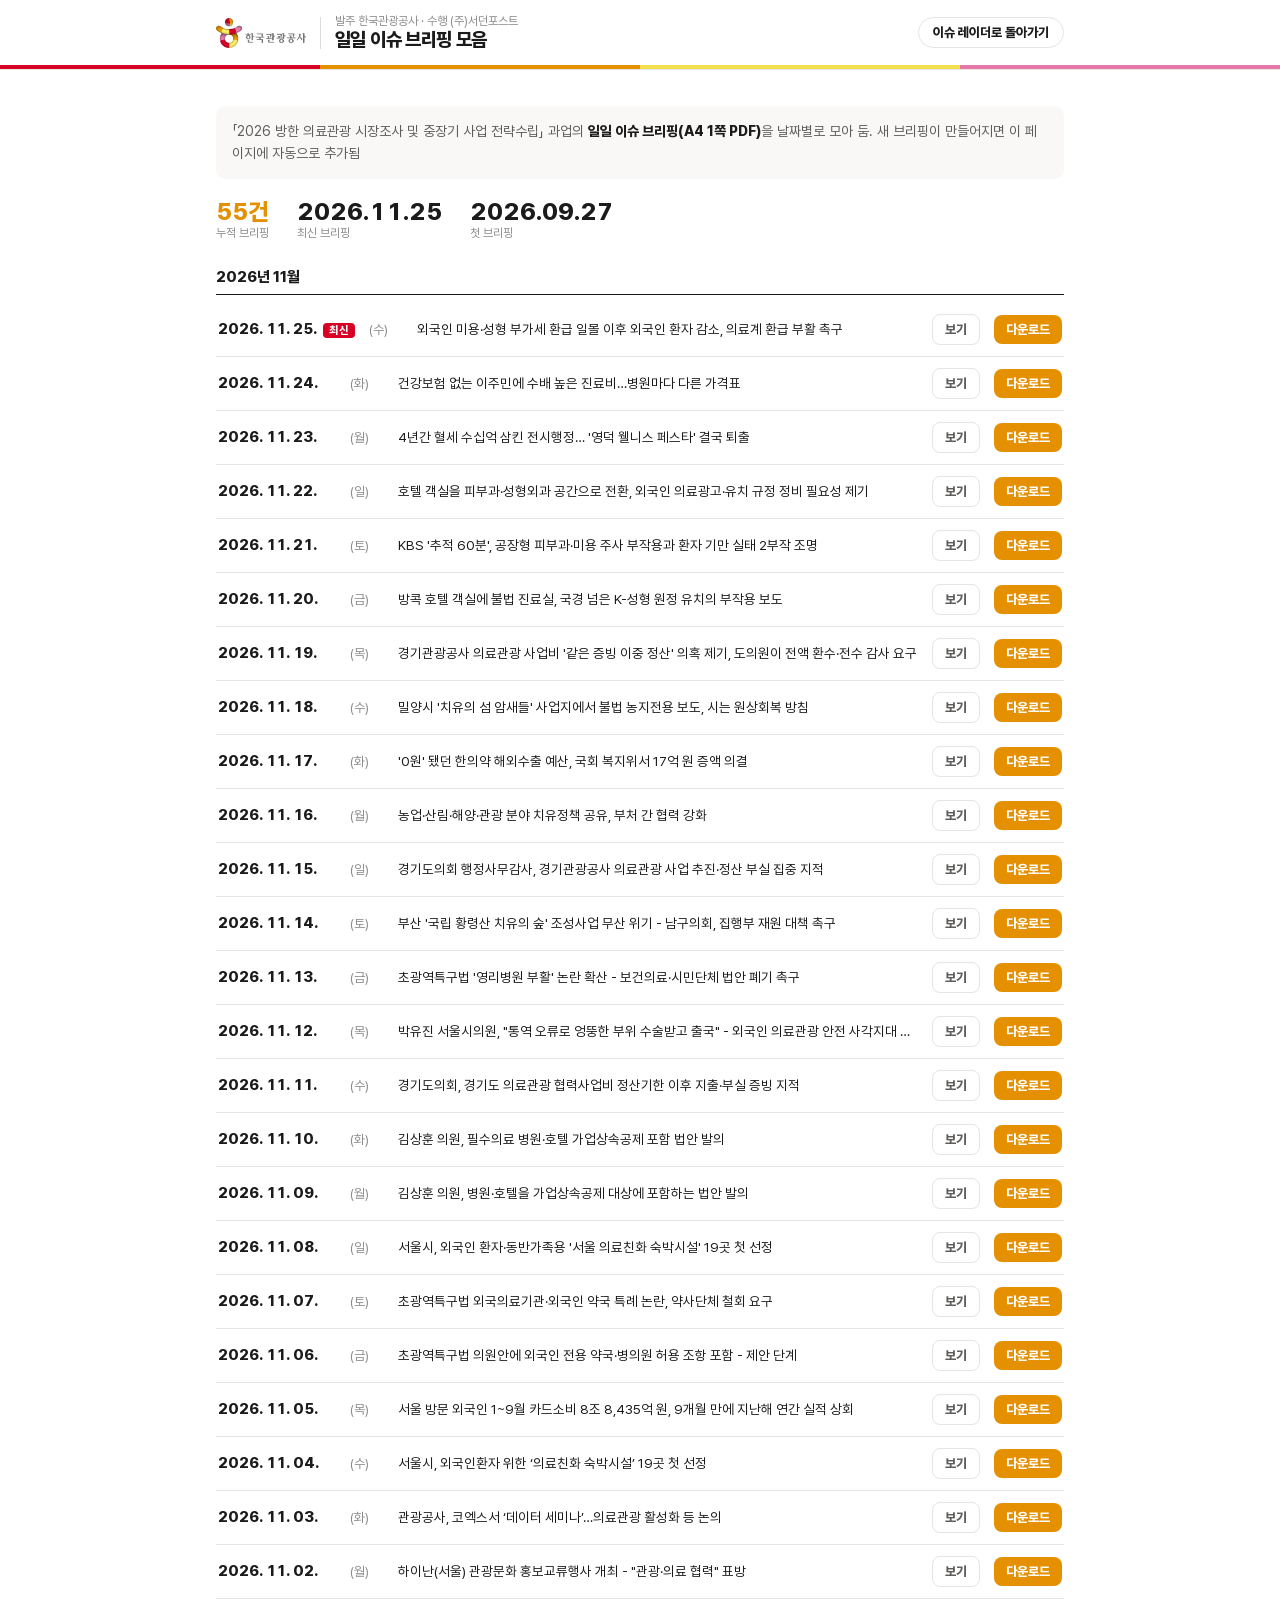
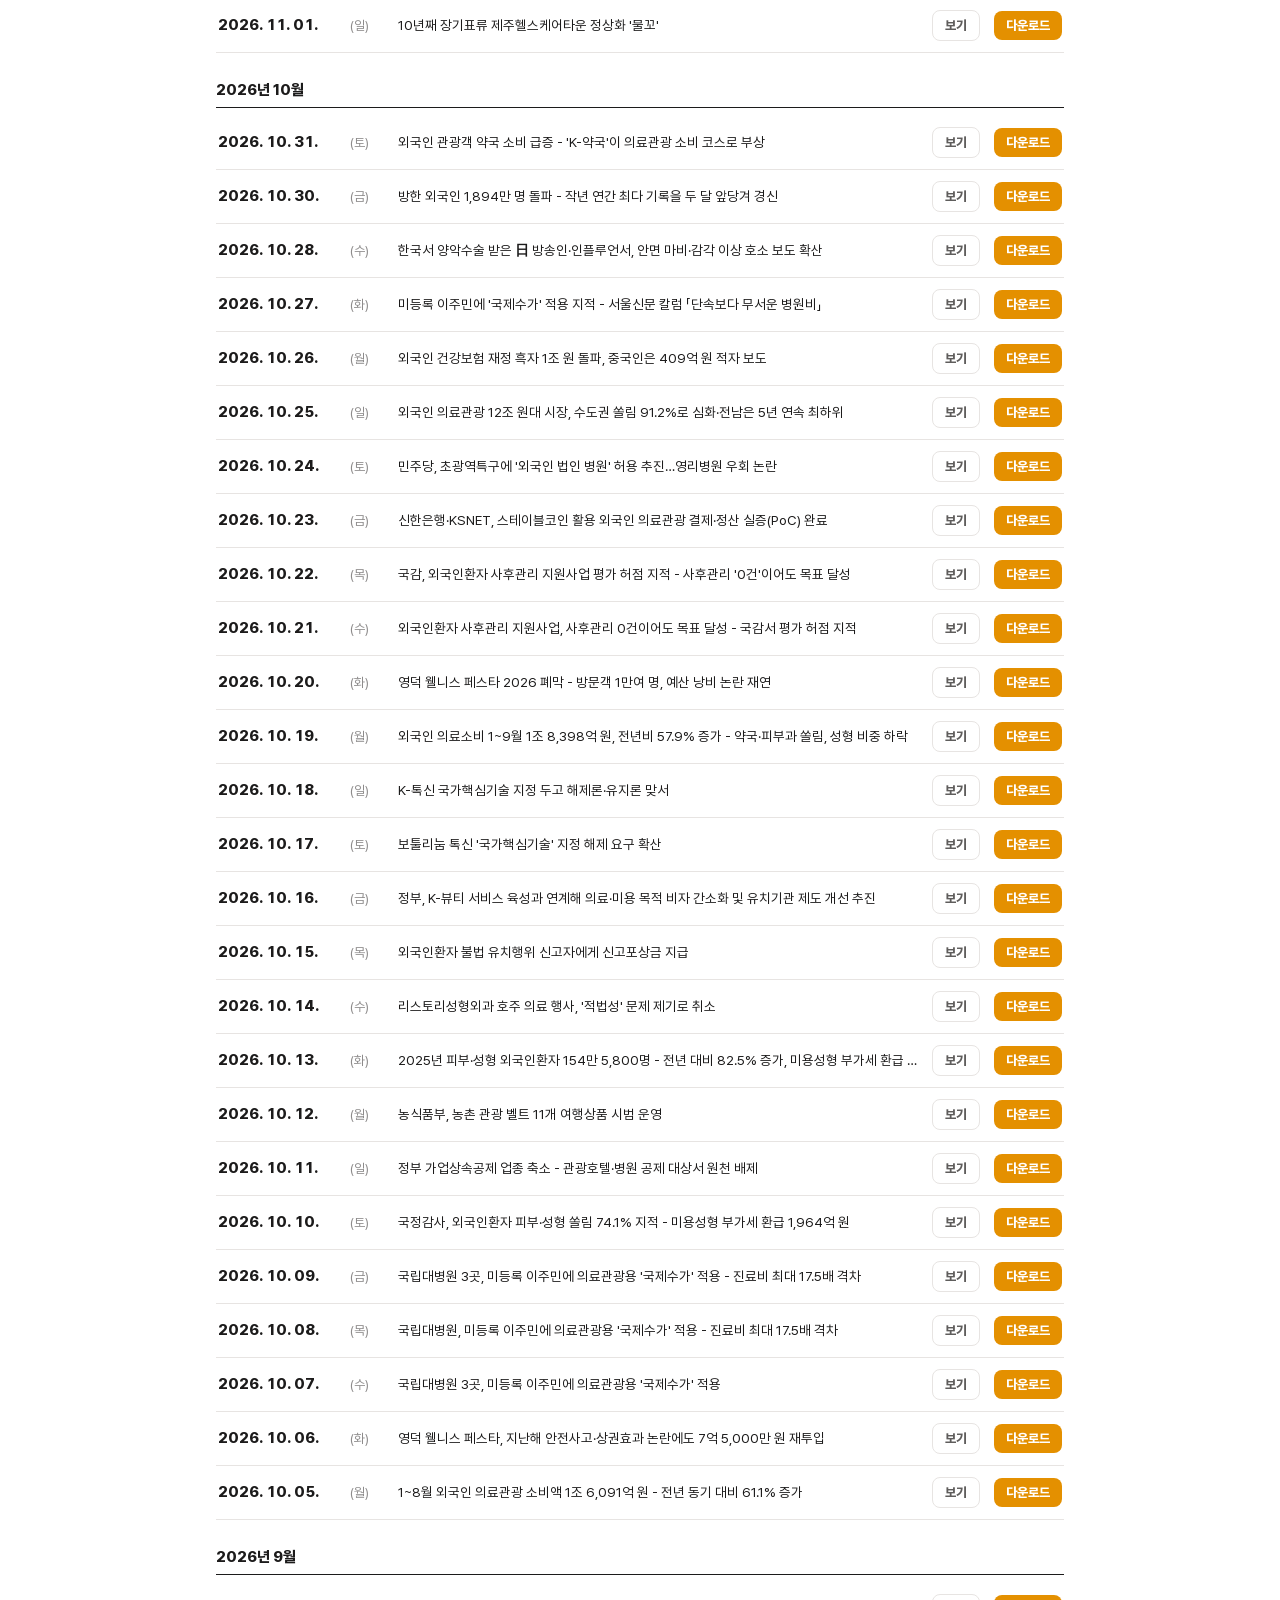
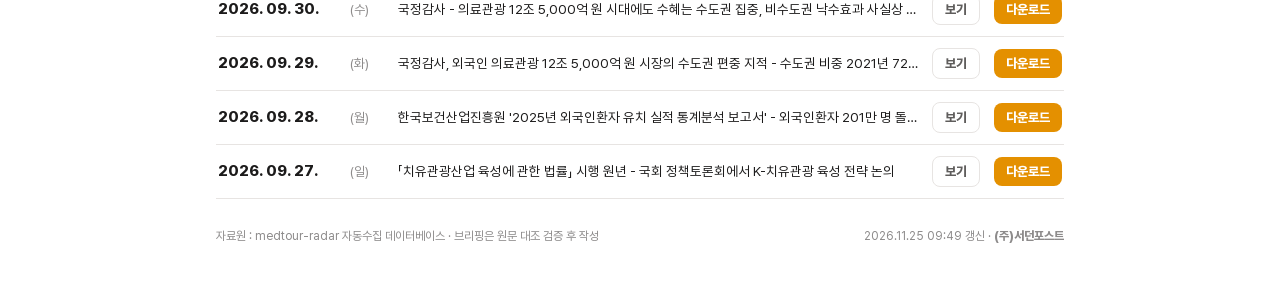
==== docs/briefings/index.html @ 2d5e8845 "브리핑: 2026-11-25 이슈 브리핑 추가" ====
<!doctype html><html lang="ko"><head><meta charset="utf-8"><meta name="viewport" content="width=device-width,initial-scale=1"><title>일일 이슈 브리핑 모음 | 의료관광 · 웰니스 이슈 레이더</title><style>
@font-face{font-family:'PretendardSub';font-weight:400 600;src:url(../assets/fonts/pretendard-sub-Regular.woff2) format('woff2')}
@font-face{font-family:'PretendardSub';font-weight:700 900;src:url(../assets/fonts/pretendard-sub-ExtraBold.woff2) format('woff2')}
:root{color-scheme:light;--ink:#1C1B1B;--sub:#5F5D5C;--muted:#8D8B8B;--rule:#E7E4E2;--bg:#FAF8F6;--red:#D80024;--org:#E49000}
*{box-sizing:border-box}
body{margin:0;background:#fff;color:var(--ink);font-family:'PretendardSub','Pretendard','Apple SD Gothic Neo','Noto Sans KR','Malgun Gothic',sans-serif;-webkit-font-smoothing:antialiased}
a{color:inherit}
.mast{border-bottom:1px solid var(--rule)}
.mast .in{max-width:880px;margin:0 auto;padding:14px 16px;display:flex;align-items:center;gap:14px;flex-wrap:wrap}
.logo{height:30px}
.vr{width:1px;height:32px;background:#DEDBD9}
.t1{display:block;font-size:12px;color:var(--muted)}
.t2{display:block;font-size:19px;font-weight:800;letter-spacing:-.3px}
.back{margin-left:auto;font-size:13px;font-weight:700;text-decoration:none;border:1px solid var(--rule);border-radius:999px;padding:7px 14px}
.ribbon{display:flex;height:4px}.ribbon i{flex:1}.ribbon i:nth-child(1){background:#D80024}.ribbon i:nth-child(2){background:#E49000}.ribbon i:nth-child(3){background:#F2DF4E}.ribbon i:nth-child(4){background:#E478A8}
.wrap{max-width:880px;margin:0 auto;padding:22px 16px 48px}
.lead{background:var(--bg);border-radius:10px;padding:14px 16px;font-size:14px;line-height:1.6;color:var(--sub)}
.lead b{color:var(--ink)}
.kpi{display:flex;gap:28px;margin:18px 0 6px;flex-wrap:wrap}
.kpi div{font-size:12px;color:var(--muted)}.kpi b{display:block;font-size:24px;font-weight:800;color:var(--ink);font-variant-numeric:tabular-nums}
.kpi .o b{color:var(--org)}
h2{font-size:15px;font-weight:800;margin:28px 0 8px;padding-bottom:8px;border-bottom:1.5px solid var(--ink)}
ul{list-style:none;margin:0;padding:0}
li{display:flex;align-items:center;gap:14px;padding:11px 2px;border-bottom:1px solid var(--rule);flex-wrap:wrap}
.d{font-weight:800;font-size:15px;font-variant-numeric:tabular-nums;min-width:118px}
.w{font-size:13px;color:var(--muted);min-width:34px}
.n{flex:1;min-width:0;font-size:13.5px;line-height:1.45;color:var(--ink);font-weight:600;overflow:hidden;text-overflow:ellipsis;white-space:nowrap}
.n.e{color:var(--muted);font-weight:400}
.new{display:inline-block;margin-left:6px;background:var(--red);color:#fff;font-size:11px;font-weight:800;border-radius:4px;padding:1px 6px}
.btn{font-size:13px;font-weight:800;text-decoration:none;border-radius:8px;padding:7px 12px;white-space:nowrap}
.btn.v{border:1px solid var(--rule);color:var(--sub)}
.btn.dl{background:var(--org);color:#fff}
.foot{margin-top:30px;font-size:12px;color:var(--muted);display:flex;justify-content:space-between;gap:12px;flex-wrap:wrap}
@media (max-width:560px){.d{min-width:96px}.back{margin-left:0}
li{gap:8px 12px}
.n{order:9;flex-basis:100%;white-space:normal;font-size:13px;display:-webkit-box;-webkit-line-clamp:2;-webkit-box-orient:vertical}}
</style></head><body><header class="mast"><div class="in"><img class="logo" src="../assets/kto_signature.png" alt="한국관광공사"><span class="vr"></span><div><span class="t1">발주 한국관광공사 · 수행 (주)서던포스트</span><span class="t2">일일 이슈 브리핑 모음</span></div><a class="back" href="../">이슈 레이더로 돌아가기</a></div><div class="ribbon"><i></i><i></i><i></i><i></i></div></header><div class="wrap"><p class="lead">「2026 방한 의료관광 시장조사 및 중장기 사업 전략수립」 과업의 <b>일일 이슈 브리핑(A4 1쪽 PDF)</b>을 날짜별로 모아 둠. 새 브리핑이 만들어지면 이 페이지에 자동으로 추가됨</p><div class="kpi"><div class="o"><b>55건</b>누적 브리핑</div><div><b>2026.11.25</b>최신 브리핑</div><div><b>2026.09.27</b>첫 브리핑</div></div><h2>2026년 11월</h2><ul><li><span class="d">2026. 11. 25.<span class="new">최신</span></span><span class="w">(수)</span><span class="n" title="외국인 미용·성형 부가세 환급 일몰 이후 외국인 환자 감소, 의료계 환급 부활 촉구">외국인 미용·성형 부가세 환급 일몰 이후 외국인 환자 감소, 의료계 환급 부활 촉구</span><a class="btn v" href="brief_20261125.pdf" target="_blank" rel="noopener">보기</a><a class="btn dl" href="brief_20261125.pdf" download="이슈브리핑_20261125.pdf">다운로드</a></li><li><span class="d">2026. 11. 24.</span><span class="w">(화)</span><span class="n" title="건강보험 없는 이주민에 수배 높은 진료비…병원마다 다른 가격표">건강보험 없는 이주민에 수배 높은 진료비…병원마다 다른 가격표</span><a class="btn v" href="brief_20261124.pdf" target="_blank" rel="noopener">보기</a><a class="btn dl" href="brief_20261124.pdf" download="이슈브리핑_20261124.pdf">다운로드</a></li><li><span class="d">2026. 11. 23.</span><span class="w">(월)</span><span class="n" title="4년간 혈세 수십억 삼킨 전시행정… &#x27;영덕 웰니스 페스타&#x27; 결국 퇴출">4년간 혈세 수십억 삼킨 전시행정… &#x27;영덕 웰니스 페스타&#x27; 결국 퇴출</span><a class="btn v" href="brief_20261123.pdf" target="_blank" rel="noopener">보기</a><a class="btn dl" href="brief_20261123.pdf" download="이슈브리핑_20261123.pdf">다운로드</a></li><li><span class="d">2026. 11. 22.</span><span class="w">(일)</span><span class="n" title="호텔 객실을 피부과·성형외과 공간으로 전환, 외국인 의료광고·유치 규정 정비 필요성 제기">호텔 객실을 피부과·성형외과 공간으로 전환, 외국인 의료광고·유치 규정 정비 필요성 제기</span><a class="btn v" href="brief_20261122.pdf" target="_blank" rel="noopener">보기</a><a class="btn dl" href="brief_20261122.pdf" download="이슈브리핑_20261122.pdf">다운로드</a></li><li><span class="d">2026. 11. 21.</span><span class="w">(토)</span><span class="n" title="KBS &#x27;추적 60분&#x27;, 공장형 피부과·미용 주사 부작용과 환자 기만 실태 2부작 조명">KBS &#x27;추적 60분&#x27;, 공장형 피부과·미용 주사 부작용과 환자 기만 실태 2부작 조명</span><a class="btn v" href="brief_20261121.pdf" target="_blank" rel="noopener">보기</a><a class="btn dl" href="brief_20261121.pdf" download="이슈브리핑_20261121.pdf">다운로드</a></li><li><span class="d">2026. 11. 20.</span><span class="w">(금)</span><span class="n" title="방콕 호텔 객실에 불법 진료실, 국경 넘은 K-성형 원정 유치의 부작용 보도">방콕 호텔 객실에 불법 진료실, 국경 넘은 K-성형 원정 유치의 부작용 보도</span><a class="btn v" href="brief_20261120.pdf" target="_blank" rel="noopener">보기</a><a class="btn dl" href="brief_20261120.pdf" download="이슈브리핑_20261120.pdf">다운로드</a></li><li><span class="d">2026. 11. 19.</span><span class="w">(목)</span><span class="n" title="경기관광공사 의료관광 사업비 &#x27;같은 증빙 이중 정산&#x27; 의혹 제기, 도의원이 전액 환수·전수 감사 요구">경기관광공사 의료관광 사업비 &#x27;같은 증빙 이중 정산&#x27; 의혹 제기, 도의원이 전액 환수·전수 감사 요구</span><a class="btn v" href="brief_20261119.pdf" target="_blank" rel="noopener">보기</a><a class="btn dl" href="brief_20261119.pdf" download="이슈브리핑_20261119.pdf">다운로드</a></li><li><span class="d">2026. 11. 18.</span><span class="w">(수)</span><span class="n" title="밀양시 &#x27;치유의 섬 암새들&#x27; 사업지에서 불법 농지전용 보도, 시는 원상회복 방침">밀양시 &#x27;치유의 섬 암새들&#x27; 사업지에서 불법 농지전용 보도, 시는 원상회복 방침</span><a class="btn v" href="brief_20261118.pdf" target="_blank" rel="noopener">보기</a><a class="btn dl" href="brief_20261118.pdf" download="이슈브리핑_20261118.pdf">다운로드</a></li><li><span class="d">2026. 11. 17.</span><span class="w">(화)</span><span class="n" title="&#x27;0원&#x27; 됐던 한의약 해외수출 예산, 국회 복지위서 17억 원 증액 의결">&#x27;0원&#x27; 됐던 한의약 해외수출 예산, 국회 복지위서 17억 원 증액 의결</span><a class="btn v" href="brief_20261117.pdf" target="_blank" rel="noopener">보기</a><a class="btn dl" href="brief_20261117.pdf" download="이슈브리핑_20261117.pdf">다운로드</a></li><li><span class="d">2026. 11. 16.</span><span class="w">(월)</span><span class="n" title="농업·산림·해양·관광 분야 치유정책 공유, 부처 간 협력 강화">농업·산림·해양·관광 분야 치유정책 공유, 부처 간 협력 강화</span><a class="btn v" href="brief_20261116.pdf" target="_blank" rel="noopener">보기</a><a class="btn dl" href="brief_20261116.pdf" download="이슈브리핑_20261116.pdf">다운로드</a></li><li><span class="d">2026. 11. 15.</span><span class="w">(일)</span><span class="n" title="경기도의회 행정사무감사, 경기관광공사 의료관광 사업 추진·정산 부실 집중 지적">경기도의회 행정사무감사, 경기관광공사 의료관광 사업 추진·정산 부실 집중 지적</span><a class="btn v" href="brief_20261115.pdf" target="_blank" rel="noopener">보기</a><a class="btn dl" href="brief_20261115.pdf" download="이슈브리핑_20261115.pdf">다운로드</a></li><li><span class="d">2026. 11. 14.</span><span class="w">(토)</span><span class="n" title="부산 &#x27;국립 황령산 치유의 숲&#x27; 조성사업 무산 위기 - 남구의회, 집행부 재원 대책 촉구">부산 &#x27;국립 황령산 치유의 숲&#x27; 조성사업 무산 위기 - 남구의회, 집행부 재원 대책 촉구</span><a class="btn v" href="brief_20261114.pdf" target="_blank" rel="noopener">보기</a><a class="btn dl" href="brief_20261114.pdf" download="이슈브리핑_20261114.pdf">다운로드</a></li><li><span class="d">2026. 11. 13.</span><span class="w">(금)</span><span class="n" title="초광역특구법 &#x27;영리병원 부활&#x27; 논란 확산 - 보건의료·시민단체 법안 폐기 촉구">초광역특구법 &#x27;영리병원 부활&#x27; 논란 확산 - 보건의료·시민단체 법안 폐기 촉구</span><a class="btn v" href="brief_20261113.pdf" target="_blank" rel="noopener">보기</a><a class="btn dl" href="brief_20261113.pdf" download="이슈브리핑_20261113.pdf">다운로드</a></li><li><span class="d">2026. 11. 12.</span><span class="w">(목)</span><span class="n" title="박유진 서울시의원, &quot;통역 오류로 엉뚱한 부위 수술받고 출국&quot; - 외국인 의료관광 안전 사각지대 지적">박유진 서울시의원, &quot;통역 오류로 엉뚱한 부위 수술받고 출국&quot; - 외국인 의료관광 안전 사각지대 지적</span><a class="btn v" href="brief_20261112.pdf" target="_blank" rel="noopener">보기</a><a class="btn dl" href="brief_20261112.pdf" download="이슈브리핑_20261112.pdf">다운로드</a></li><li><span class="d">2026. 11. 11.</span><span class="w">(수)</span><span class="n" title="경기도의회, 경기도 의료관광 협력사업비 정산기한 이후 지출·부실 증빙 지적">경기도의회, 경기도 의료관광 협력사업비 정산기한 이후 지출·부실 증빙 지적</span><a class="btn v" href="brief_20261111.pdf" target="_blank" rel="noopener">보기</a><a class="btn dl" href="brief_20261111.pdf" download="이슈브리핑_20261111.pdf">다운로드</a></li><li><span class="d">2026. 11. 10.</span><span class="w">(화)</span><span class="n" title="김상훈 의원, 필수의료 병원·호텔 가업상속공제 포함 법안 발의">김상훈 의원, 필수의료 병원·호텔 가업상속공제 포함 법안 발의</span><a class="btn v" href="brief_20261110.pdf" target="_blank" rel="noopener">보기</a><a class="btn dl" href="brief_20261110.pdf" download="이슈브리핑_20261110.pdf">다운로드</a></li><li><span class="d">2026. 11. 09.</span><span class="w">(월)</span><span class="n" title="김상훈 의원, 병원·호텔을 가업상속공제 대상에 포함하는 법안 발의">김상훈 의원, 병원·호텔을 가업상속공제 대상에 포함하는 법안 발의</span><a class="btn v" href="brief_20261109.pdf" target="_blank" rel="noopener">보기</a><a class="btn dl" href="brief_20261109.pdf" download="이슈브리핑_20261109.pdf">다운로드</a></li><li><span class="d">2026. 11. 08.</span><span class="w">(일)</span><span class="n" title="서울시, 외국인 환자·동반가족용 &#x27;서울 의료친화 숙박시설&#x27; 19곳 첫 선정">서울시, 외국인 환자·동반가족용 &#x27;서울 의료친화 숙박시설&#x27; 19곳 첫 선정</span><a class="btn v" href="brief_20261108.pdf" target="_blank" rel="noopener">보기</a><a class="btn dl" href="brief_20261108.pdf" download="이슈브리핑_20261108.pdf">다운로드</a></li><li><span class="d">2026. 11. 07.</span><span class="w">(토)</span><span class="n" title="초광역특구법 외국의료기관·외국인 약국 특례 논란, 약사단체 철회 요구">초광역특구법 외국의료기관·외국인 약국 특례 논란, 약사단체 철회 요구</span><a class="btn v" href="brief_20261107.pdf" target="_blank" rel="noopener">보기</a><a class="btn dl" href="brief_20261107.pdf" download="이슈브리핑_20261107.pdf">다운로드</a></li><li><span class="d">2026. 11. 06.</span><span class="w">(금)</span><span class="n" title="초광역특구법 의원안에 외국인 전용 약국·병의원 허용 조항 포함 - 제안 단계">초광역특구법 의원안에 외국인 전용 약국·병의원 허용 조항 포함 - 제안 단계</span><a class="btn v" href="brief_20261106.pdf" target="_blank" rel="noopener">보기</a><a class="btn dl" href="brief_20261106.pdf" download="이슈브리핑_20261106.pdf">다운로드</a></li><li><span class="d">2026. 11. 05.</span><span class="w">(목)</span><span class="n" title="서울 방문 외국인 1~9월 카드소비 8조 8,435억 원, 9개월 만에 지난해 연간 실적 상회">서울 방문 외국인 1~9월 카드소비 8조 8,435억 원, 9개월 만에 지난해 연간 실적 상회</span><a class="btn v" href="brief_20261105.pdf" target="_blank" rel="noopener">보기</a><a class="btn dl" href="brief_20261105.pdf" download="이슈브리핑_20261105.pdf">다운로드</a></li><li><span class="d">2026. 11. 04.</span><span class="w">(수)</span><span class="n" title="서울시, 외국인환자 위한 ‘의료친화 숙박시설’ 19곳 첫 선정">서울시, 외국인환자 위한 ‘의료친화 숙박시설’ 19곳 첫 선정</span><a class="btn v" href="brief_20261104.pdf" target="_blank" rel="noopener">보기</a><a class="btn dl" href="brief_20261104.pdf" download="이슈브리핑_20261104.pdf">다운로드</a></li><li><span class="d">2026. 11. 03.</span><span class="w">(화)</span><span class="n" title="관광공사, 코엑스서 ‘데이터 세미나’…의료관광 활성화 등 논의">관광공사, 코엑스서 ‘데이터 세미나’…의료관광 활성화 등 논의</span><a class="btn v" href="brief_20261103.pdf" target="_blank" rel="noopener">보기</a><a class="btn dl" href="brief_20261103.pdf" download="이슈브리핑_20261103.pdf">다운로드</a></li><li><span class="d">2026. 11. 02.</span><span class="w">(월)</span><span class="n" title="하이난(서울) 관광문화 홍보교류행사 개최 - &quot;관광·의료 협력&quot; 표방">하이난(서울) 관광문화 홍보교류행사 개최 - &quot;관광·의료 협력&quot; 표방</span><a class="btn v" href="brief_20261102.pdf" target="_blank" rel="noopener">보기</a><a class="btn dl" href="brief_20261102.pdf" download="이슈브리핑_20261102.pdf">다운로드</a></li><li><span class="d">2026. 11. 01.</span><span class="w">(일)</span><span class="n" title="10년째 장기표류 제주헬스케어타운 정상화 &#x27;물꼬&#x27;">10년째 장기표류 제주헬스케어타운 정상화 &#x27;물꼬&#x27;</span><a class="btn v" href="brief_20261101.pdf" target="_blank" rel="noopener">보기</a><a class="btn dl" href="brief_20261101.pdf" download="이슈브리핑_20261101.pdf">다운로드</a></li></ul><h2>2026년 10월</h2><ul><li><span class="d">2026. 10. 31.</span><span class="w">(토)</span><span class="n" title="외국인 관광객 약국 소비 급증 - &#x27;K-약국&#x27;이 의료관광 소비 코스로 부상">외국인 관광객 약국 소비 급증 - &#x27;K-약국&#x27;이 의료관광 소비 코스로 부상</span><a class="btn v" href="brief_20261031.pdf" target="_blank" rel="noopener">보기</a><a class="btn dl" href="brief_20261031.pdf" download="이슈브리핑_20261031.pdf">다운로드</a></li><li><span class="d">2026. 10. 30.</span><span class="w">(금)</span><span class="n" title="방한 외국인 1,894만 명 돌파 - 작년 연간 최다 기록을 두 달 앞당겨 경신">방한 외국인 1,894만 명 돌파 - 작년 연간 최다 기록을 두 달 앞당겨 경신</span><a class="btn v" href="brief_20261030.pdf" target="_blank" rel="noopener">보기</a><a class="btn dl" href="brief_20261030.pdf" download="이슈브리핑_20261030.pdf">다운로드</a></li><li><span class="d">2026. 10. 28.</span><span class="w">(수)</span><span class="n" title="한국서 양악수술 받은 日 방송인·인플루언서, 안면 마비·감각 이상 호소 보도 확산">한국서 양악수술 받은 日 방송인·인플루언서, 안면 마비·감각 이상 호소 보도 확산</span><a class="btn v" href="brief_20261028.pdf" target="_blank" rel="noopener">보기</a><a class="btn dl" href="brief_20261028.pdf" download="이슈브리핑_20261028.pdf">다운로드</a></li><li><span class="d">2026. 10. 27.</span><span class="w">(화)</span><span class="n" title="미등록 이주민에 &#x27;국제수가&#x27; 적용 지적 - 서울신문 칼럼 「단속보다 무서운 병원비」">미등록 이주민에 &#x27;국제수가&#x27; 적용 지적 - 서울신문 칼럼 「단속보다 무서운 병원비」</span><a class="btn v" href="brief_20261027.pdf" target="_blank" rel="noopener">보기</a><a class="btn dl" href="brief_20261027.pdf" download="이슈브리핑_20261027.pdf">다운로드</a></li><li><span class="d">2026. 10. 26.</span><span class="w">(월)</span><span class="n" title="외국인 건강보험 재정 흑자 1조 원 돌파, 중국인은 409억 원 적자 보도">외국인 건강보험 재정 흑자 1조 원 돌파, 중국인은 409억 원 적자 보도</span><a class="btn v" href="brief_20261026.pdf" target="_blank" rel="noopener">보기</a><a class="btn dl" href="brief_20261026.pdf" download="이슈브리핑_20261026.pdf">다운로드</a></li><li><span class="d">2026. 10. 25.</span><span class="w">(일)</span><span class="n" title="외국인 의료관광 12조 원대 시장, 수도권 쏠림 91.2%로 심화·전남은 5년 연속 최하위">외국인 의료관광 12조 원대 시장, 수도권 쏠림 91.2%로 심화·전남은 5년 연속 최하위</span><a class="btn v" href="brief_20261025.pdf" target="_blank" rel="noopener">보기</a><a class="btn dl" href="brief_20261025.pdf" download="이슈브리핑_20261025.pdf">다운로드</a></li><li><span class="d">2026. 10. 24.</span><span class="w">(토)</span><span class="n" title="민주당, 초광역특구에 &#x27;외국인 법인 병원&#x27; 허용 추진…영리병원 우회 논란">민주당, 초광역특구에 &#x27;외국인 법인 병원&#x27; 허용 추진…영리병원 우회 논란</span><a class="btn v" href="brief_20261024.pdf" target="_blank" rel="noopener">보기</a><a class="btn dl" href="brief_20261024.pdf" download="이슈브리핑_20261024.pdf">다운로드</a></li><li><span class="d">2026. 10. 23.</span><span class="w">(금)</span><span class="n" title="신한은행·KSNET, 스테이블코인 활용 외국인 의료관광 결제·정산 실증(PoC) 완료">신한은행·KSNET, 스테이블코인 활용 외국인 의료관광 결제·정산 실증(PoC) 완료</span><a class="btn v" href="brief_20261023.pdf" target="_blank" rel="noopener">보기</a><a class="btn dl" href="brief_20261023.pdf" download="이슈브리핑_20261023.pdf">다운로드</a></li><li><span class="d">2026. 10. 22.</span><span class="w">(목)</span><span class="n" title="국감, 외국인환자 사후관리 지원사업 평가 허점 지적 - 사후관리 &#x27;0건&#x27;이어도 목표 달성">국감, 외국인환자 사후관리 지원사업 평가 허점 지적 - 사후관리 &#x27;0건&#x27;이어도 목표 달성</span><a class="btn v" href="brief_20261022.pdf" target="_blank" rel="noopener">보기</a><a class="btn dl" href="brief_20261022.pdf" download="이슈브리핑_20261022.pdf">다운로드</a></li><li><span class="d">2026. 10. 21.</span><span class="w">(수)</span><span class="n" title="외국인환자 사후관리 지원사업, 사후관리 0건이어도 목표 달성 - 국감서 평가 허점 지적">외국인환자 사후관리 지원사업, 사후관리 0건이어도 목표 달성 - 국감서 평가 허점 지적</span><a class="btn v" href="brief_20261021.pdf" target="_blank" rel="noopener">보기</a><a class="btn dl" href="brief_20261021.pdf" download="이슈브리핑_20261021.pdf">다운로드</a></li><li><span class="d">2026. 10. 20.</span><span class="w">(화)</span><span class="n" title="영덕 웰니스 페스타 2026 폐막 - 방문객 1만여 명, 예산 낭비 논란 재연">영덕 웰니스 페스타 2026 폐막 - 방문객 1만여 명, 예산 낭비 논란 재연</span><a class="btn v" href="brief_20261020.pdf" target="_blank" rel="noopener">보기</a><a class="btn dl" href="brief_20261020.pdf" download="이슈브리핑_20261020.pdf">다운로드</a></li><li><span class="d">2026. 10. 19.</span><span class="w">(월)</span><span class="n" title="외국인 의료소비 1~9월 1조 8,398억 원, 전년비 57.9% 증가 - 약국·피부과 쏠림, 성형 비중 하락">외국인 의료소비 1~9월 1조 8,398억 원, 전년비 57.9% 증가 - 약국·피부과 쏠림, 성형 비중 하락</span><a class="btn v" href="brief_20261019.pdf" target="_blank" rel="noopener">보기</a><a class="btn dl" href="brief_20261019.pdf" download="이슈브리핑_20261019.pdf">다운로드</a></li><li><span class="d">2026. 10. 18.</span><span class="w">(일)</span><span class="n" title="K-톡신 국가핵심기술 지정 두고 해제론·유지론 맞서">K-톡신 국가핵심기술 지정 두고 해제론·유지론 맞서</span><a class="btn v" href="brief_20261018.pdf" target="_blank" rel="noopener">보기</a><a class="btn dl" href="brief_20261018.pdf" download="이슈브리핑_20261018.pdf">다운로드</a></li><li><span class="d">2026. 10. 17.</span><span class="w">(토)</span><span class="n" title="보툴리눔 톡신 &#x27;국가핵심기술&#x27; 지정 해제 요구 확산">보툴리눔 톡신 &#x27;국가핵심기술&#x27; 지정 해제 요구 확산</span><a class="btn v" href="brief_20261017.pdf" target="_blank" rel="noopener">보기</a><a class="btn dl" href="brief_20261017.pdf" download="이슈브리핑_20261017.pdf">다운로드</a></li><li><span class="d">2026. 10. 16.</span><span class="w">(금)</span><span class="n" title="정부, K-뷰티 서비스 육성과 연계해 의료·미용 목적 비자 간소화 및 유치기관 제도 개선 추진">정부, K-뷰티 서비스 육성과 연계해 의료·미용 목적 비자 간소화 및 유치기관 제도 개선 추진</span><a class="btn v" href="brief_20261016.pdf" target="_blank" rel="noopener">보기</a><a class="btn dl" href="brief_20261016.pdf" download="이슈브리핑_20261016.pdf">다운로드</a></li><li><span class="d">2026. 10. 15.</span><span class="w">(목)</span><span class="n" title="외국인환자 불법 유치행위 신고자에게 신고포상금 지급">외국인환자 불법 유치행위 신고자에게 신고포상금 지급</span><a class="btn v" href="brief_20261015.pdf" target="_blank" rel="noopener">보기</a><a class="btn dl" href="brief_20261015.pdf" download="이슈브리핑_20261015.pdf">다운로드</a></li><li><span class="d">2026. 10. 14.</span><span class="w">(수)</span><span class="n" title="리스토리성형외과 호주 의료 행사, &#x27;적법성&#x27; 문제 제기로 취소">리스토리성형외과 호주 의료 행사, &#x27;적법성&#x27; 문제 제기로 취소</span><a class="btn v" href="brief_20261014.pdf" target="_blank" rel="noopener">보기</a><a class="btn dl" href="brief_20261014.pdf" download="이슈브리핑_20261014.pdf">다운로드</a></li><li><span class="d">2026. 10. 13.</span><span class="w">(화)</span><span class="n" title="2025년 피부·성형 외국인환자 154만 5,800명 - 전년 대비 82.5% 증가, 미용성형 부가세 환급 1,964억 원">2025년 피부·성형 외국인환자 154만 5,800명 - 전년 대비 82.5% 증가, 미용성형 부가세 환급 1,964억 원</span><a class="btn v" href="brief_20261013.pdf" target="_blank" rel="noopener">보기</a><a class="btn dl" href="brief_20261013.pdf" download="이슈브리핑_20261013.pdf">다운로드</a></li><li><span class="d">2026. 10. 12.</span><span class="w">(월)</span><span class="n" title="농식품부, 농촌 관광 벨트 11개 여행상품 시범 운영">농식품부, 농촌 관광 벨트 11개 여행상품 시범 운영</span><a class="btn v" href="brief_20261012.pdf" target="_blank" rel="noopener">보기</a><a class="btn dl" href="brief_20261012.pdf" download="이슈브리핑_20261012.pdf">다운로드</a></li><li><span class="d">2026. 10. 11.</span><span class="w">(일)</span><span class="n" title="정부 가업상속공제 업종 축소 - 관광호텔·병원 공제 대상서 원천 배제">정부 가업상속공제 업종 축소 - 관광호텔·병원 공제 대상서 원천 배제</span><a class="btn v" href="brief_20261011.pdf" target="_blank" rel="noopener">보기</a><a class="btn dl" href="brief_20261011.pdf" download="이슈브리핑_20261011.pdf">다운로드</a></li><li><span class="d">2026. 10. 10.</span><span class="w">(토)</span><span class="n" title="국정감사, 외국인환자 피부·성형 쏠림 74.1% 지적 - 미용성형 부가세 환급 1,964억 원">국정감사, 외국인환자 피부·성형 쏠림 74.1% 지적 - 미용성형 부가세 환급 1,964억 원</span><a class="btn v" href="brief_20261010.pdf" target="_blank" rel="noopener">보기</a><a class="btn dl" href="brief_20261010.pdf" download="이슈브리핑_20261010.pdf">다운로드</a></li><li><span class="d">2026. 10. 09.</span><span class="w">(금)</span><span class="n" title="국립대병원 3곳, 미등록 이주민에 의료관광용 &#x27;국제수가&#x27; 적용 - 진료비 최대 17.5배 격차">국립대병원 3곳, 미등록 이주민에 의료관광용 &#x27;국제수가&#x27; 적용 - 진료비 최대 17.5배 격차</span><a class="btn v" href="brief_20261009.pdf" target="_blank" rel="noopener">보기</a><a class="btn dl" href="brief_20261009.pdf" download="이슈브리핑_20261009.pdf">다운로드</a></li><li><span class="d">2026. 10. 08.</span><span class="w">(목)</span><span class="n" title="국립대병원, 미등록 이주민에 의료관광용 &#x27;국제수가&#x27; 적용 - 진료비 최대 17.5배 격차">국립대병원, 미등록 이주민에 의료관광용 &#x27;국제수가&#x27; 적용 - 진료비 최대 17.5배 격차</span><a class="btn v" href="brief_20261008.pdf" target="_blank" rel="noopener">보기</a><a class="btn dl" href="brief_20261008.pdf" download="이슈브리핑_20261008.pdf">다운로드</a></li><li><span class="d">2026. 10. 07.</span><span class="w">(수)</span><span class="n" title="국립대병원 3곳, 미등록 이주민에 의료관광용 &#x27;국제수가&#x27; 적용">국립대병원 3곳, 미등록 이주민에 의료관광용 &#x27;국제수가&#x27; 적용</span><a class="btn v" href="brief_20261007.pdf" target="_blank" rel="noopener">보기</a><a class="btn dl" href="brief_20261007.pdf" download="이슈브리핑_20261007.pdf">다운로드</a></li><li><span class="d">2026. 10. 06.</span><span class="w">(화)</span><span class="n" title="영덕 웰니스 페스타, 지난해 안전사고·상권효과 논란에도 7억 5,000만 원 재투입">영덕 웰니스 페스타, 지난해 안전사고·상권효과 논란에도 7억 5,000만 원 재투입</span><a class="btn v" href="brief_20261006.pdf" target="_blank" rel="noopener">보기</a><a class="btn dl" href="brief_20261006.pdf" download="이슈브리핑_20261006.pdf">다운로드</a></li><li><span class="d">2026. 10. 05.</span><span class="w">(월)</span><span class="n" title="1~8월 외국인 의료관광 소비액 1조 6,091억 원 - 전년 동기 대비 61.1% 증가">1~8월 외국인 의료관광 소비액 1조 6,091억 원 - 전년 동기 대비 61.1% 증가</span><a class="btn v" href="brief_20261005.pdf" target="_blank" rel="noopener">보기</a><a class="btn dl" href="brief_20261005.pdf" download="이슈브리핑_20261005.pdf">다운로드</a></li></ul><h2>2026년 9월</h2><ul><li><span class="d">2026. 09. 30.</span><span class="w">(수)</span><span class="n" title="국정감사 - 의료관광 12조 5,000억 원 시대에도 수혜는 수도권 집중, 비수도권 낙수효과 사실상 부재">국정감사 - 의료관광 12조 5,000억 원 시대에도 수혜는 수도권 집중, 비수도권 낙수효과 사실상 부재</span><a class="btn v" href="brief_20260930.pdf" target="_blank" rel="noopener">보기</a><a class="btn dl" href="brief_20260930.pdf" download="이슈브리핑_20260930.pdf">다운로드</a></li><li><span class="d">2026. 09. 29.</span><span class="w">(화)</span><span class="n" title="국정감사, 외국인 의료관광 12조 5,000억 원 시장의 수도권 편중 지적 - 수도권 비중 2021년 72.9% → 2025년 91.2%">국정감사, 외국인 의료관광 12조 5,000억 원 시장의 수도권 편중 지적 - 수도권 비중 2021년 72.9% → 2025년 91.2%</span><a class="btn v" href="brief_20260929.pdf" target="_blank" rel="noopener">보기</a><a class="btn dl" href="brief_20260929.pdf" download="이슈브리핑_20260929.pdf">다운로드</a></li><li><span class="d">2026. 09. 28.</span><span class="w">(월)</span><span class="n" title="한국보건산업진흥원 &#x27;2025년 외국인환자 유치 실적 통계분석 보고서&#x27; - 외국인환자 201만 명 돌파">한국보건산업진흥원 &#x27;2025년 외국인환자 유치 실적 통계분석 보고서&#x27; - 외국인환자 201만 명 돌파</span><a class="btn v" href="brief_20260928.pdf" target="_blank" rel="noopener">보기</a><a class="btn dl" href="brief_20260928.pdf" download="이슈브리핑_20260928.pdf">다운로드</a></li><li><span class="d">2026. 09. 27.</span><span class="w">(일)</span><span class="n" title="「치유관광산업 육성에 관한 법률」 시행 원년 - 국회 정책토론회에서 K-치유관광 육성 전략 논의">「치유관광산업 육성에 관한 법률」 시행 원년 - 국회 정책토론회에서 K-치유관광 육성 전략 논의</span><a class="btn v" href="brief_20260927.pdf" target="_blank" rel="noopener">보기</a><a class="btn dl" href="brief_20260927.pdf" download="이슈브리핑_20260927.pdf">다운로드</a></li></ul><div class="foot"><span>자료원 : medtour-radar 자동수집 데이터베이스 · 브리핑은 원문 대조 검증 후 작성</span><span>2026.11.25 09:49 갱신 · <b>(주)서던포스트</b></span></div></div></body></html>
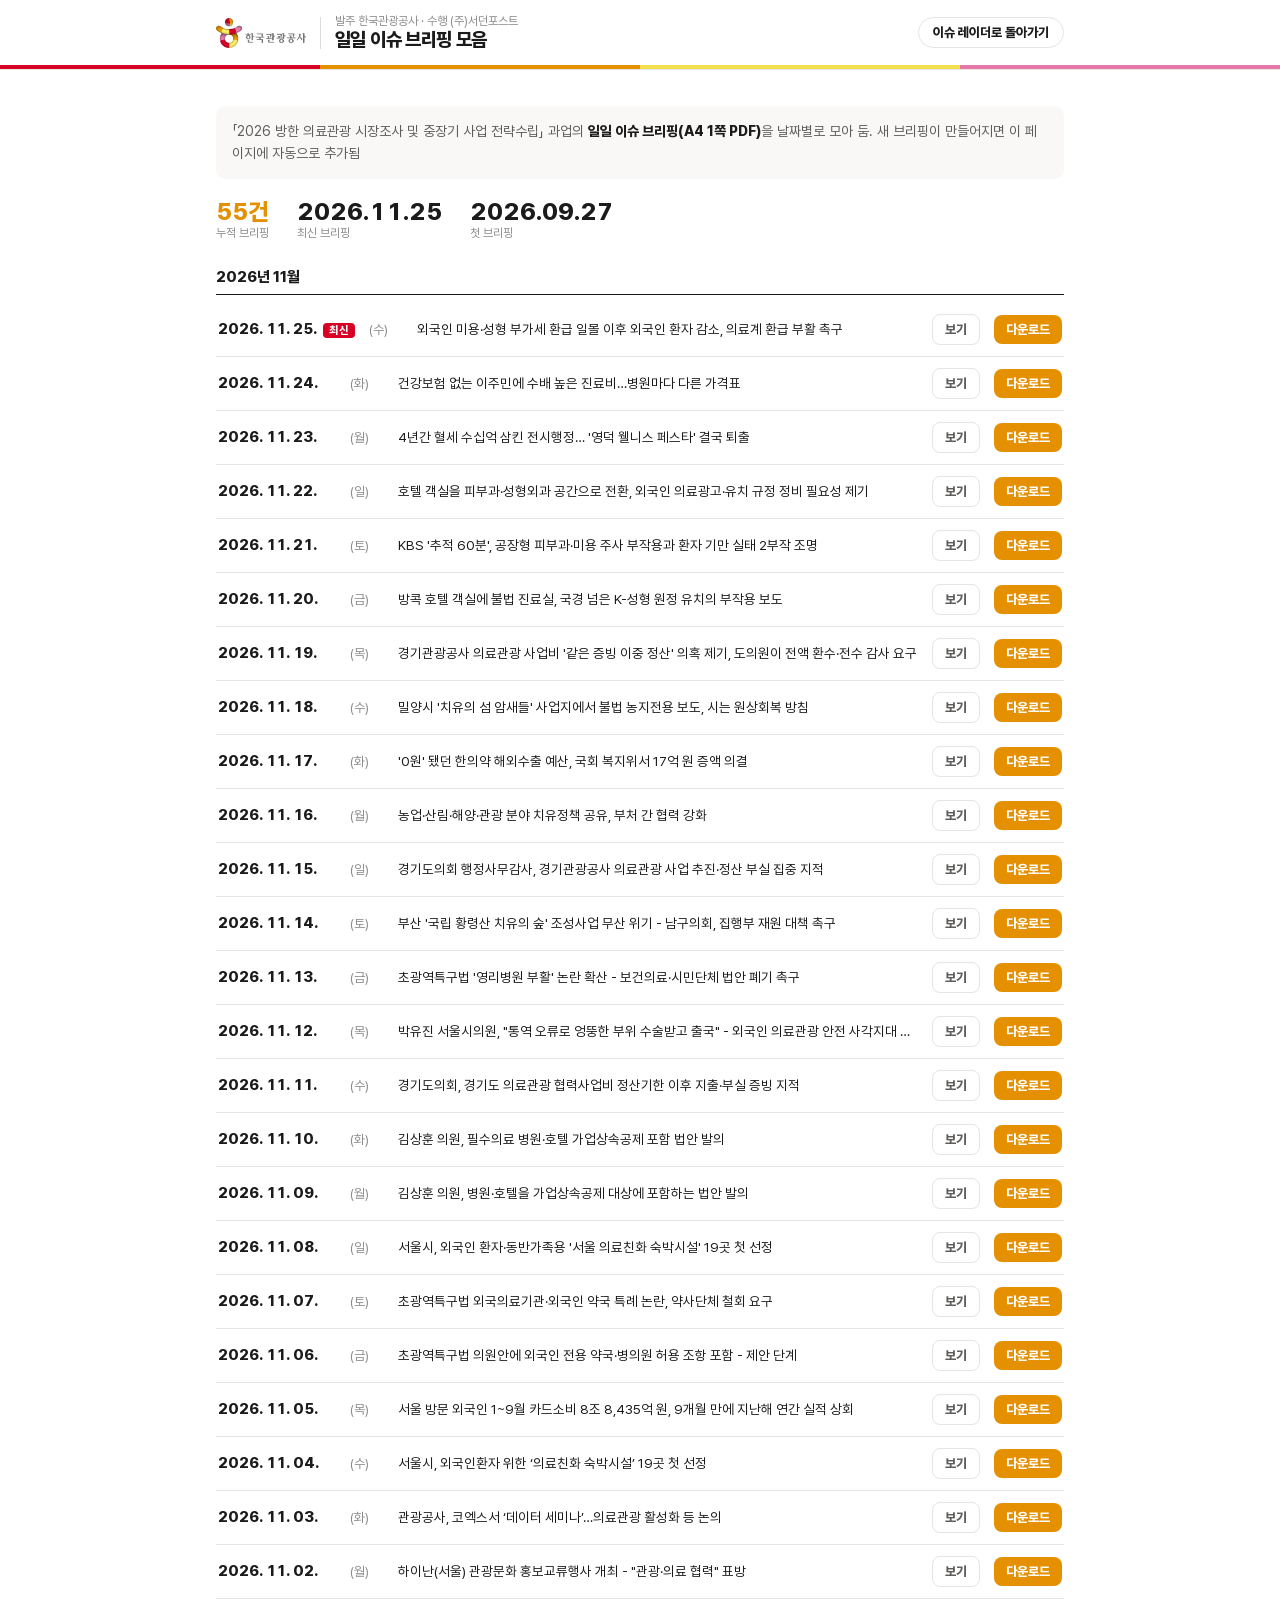
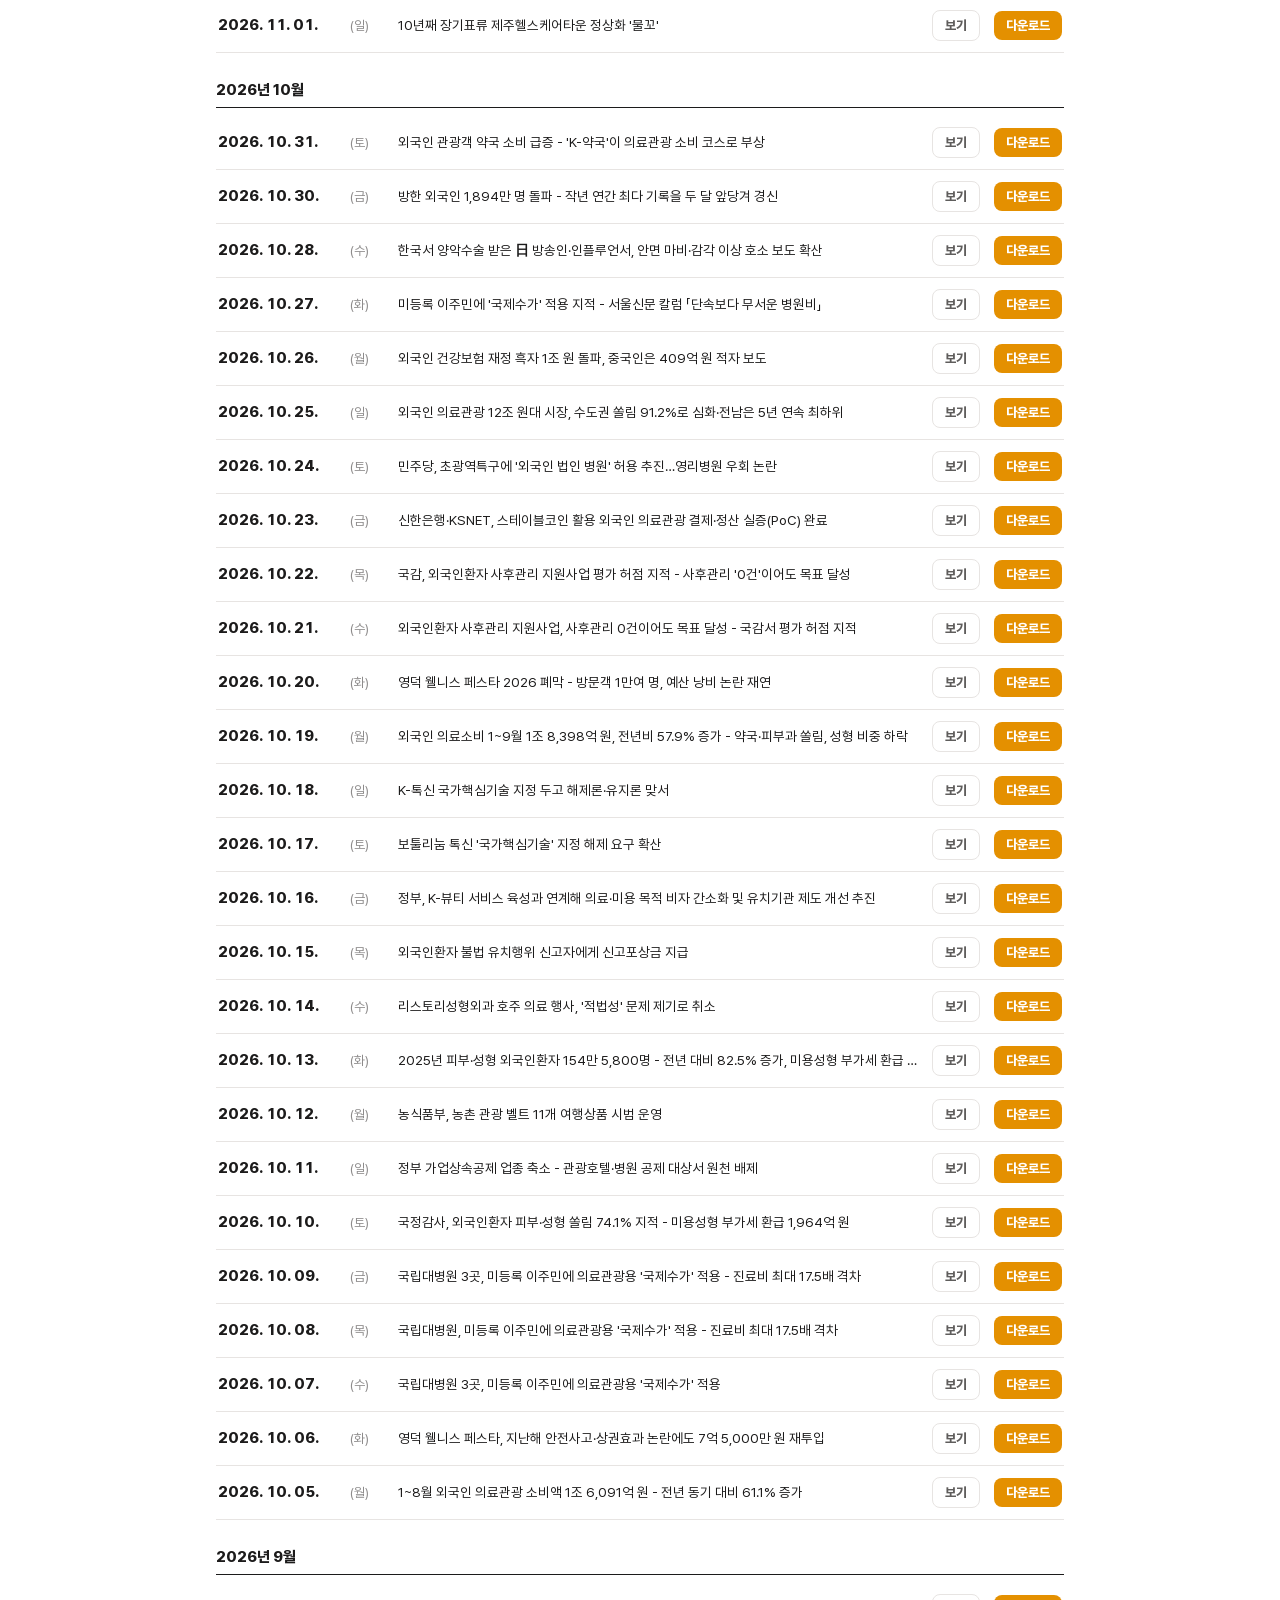
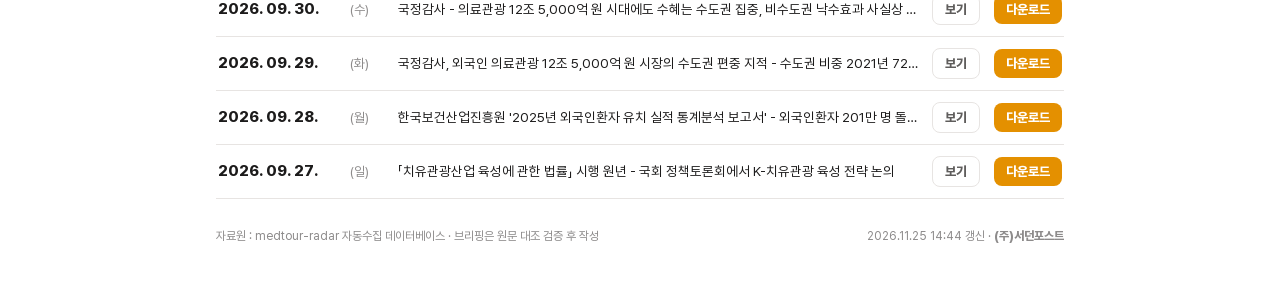
==== commit 68d056c4: "radar: 2026-11-25 자동 갱신" ====
--- a/docs/briefings/index.html
+++ b/docs/briefings/index.html
@@ -34,4 +34,4 @@
 @media (max-width:560px){.d{min-width:96px}.back{margin-left:0}
 li{gap:8px 12px}
 .n{order:9;flex-basis:100%;white-space:normal;font-size:13px;display:-webkit-box;-webkit-line-clamp:2;-webkit-box-orient:vertical}}
-</style></head><body><header class="mast"><div class="in"><img class="logo" src="../assets/kto_signature.png" alt="한국관광공사"><span class="vr"></span><div><span class="t1">발주 한국관광공사 · 수행 (주)서던포스트</span><span class="t2">일일 이슈 브리핑 모음</span></div><a class="back" href="../">이슈 레이더로 돌아가기</a></div><div class="ribbon"><i></i><i></i><i></i><i></i></div></header><div class="wrap"><p class="lead">「2026 방한 의료관광 시장조사 및 중장기 사업 전략수립」 과업의 <b>일일 이슈 브리핑(A4 1쪽 PDF)</b>을 날짜별로 모아 둠. 새 브리핑이 만들어지면 이 페이지에 자동으로 추가됨</p><div class="kpi"><div class="o"><b>55건</b>누적 브리핑</div><div><b>2026.11.25</b>최신 브리핑</div><div><b>2026.09.27</b>첫 브리핑</div></div><h2>2026년 11월</h2><ul><li><span class="d">2026. 11. 25.<span class="new">최신</span></span><span class="w">(수)</span><span class="n" title="외국인 미용·성형 부가세 환급 일몰 이후 외국인 환자 감소, 의료계 환급 부활 촉구">외국인 미용·성형 부가세 환급 일몰 이후 외국인 환자 감소, 의료계 환급 부활 촉구</span><a class="btn v" href="brief_20261125.pdf" target="_blank" rel="noopener">보기</a><a class="btn dl" href="brief_20261125.pdf" download="이슈브리핑_20261125.pdf">다운로드</a></li><li><span class="d">2026. 11. 24.</span><span class="w">(화)</span><span class="n" title="건강보험 없는 이주민에 수배 높은 진료비…병원마다 다른 가격표">건강보험 없는 이주민에 수배 높은 진료비…병원마다 다른 가격표</span><a class="btn v" href="brief_20261124.pdf" target="_blank" rel="noopener">보기</a><a class="btn dl" href="brief_20261124.pdf" download="이슈브리핑_20261124.pdf">다운로드</a></li><li><span class="d">2026. 11. 23.</span><span class="w">(월)</span><span class="n" title="4년간 혈세 수십억 삼킨 전시행정… &#x27;영덕 웰니스 페스타&#x27; 결국 퇴출">4년간 혈세 수십억 삼킨 전시행정… &#x27;영덕 웰니스 페스타&#x27; 결국 퇴출</span><a class="btn v" href="brief_20261123.pdf" target="_blank" rel="noopener">보기</a><a class="btn dl" href="brief_20261123.pdf" download="이슈브리핑_20261123.pdf">다운로드</a></li><li><span class="d">2026. 11. 22.</span><span class="w">(일)</span><span class="n" title="호텔 객실을 피부과·성형외과 공간으로 전환, 외국인 의료광고·유치 규정 정비 필요성 제기">호텔 객실을 피부과·성형외과 공간으로 전환, 외국인 의료광고·유치 규정 정비 필요성 제기</span><a class="btn v" href="brief_20261122.pdf" target="_blank" rel="noopener">보기</a><a class="btn dl" href="brief_20261122.pdf" download="이슈브리핑_20261122.pdf">다운로드</a></li><li><span class="d">2026. 11. 21.</span><span class="w">(토)</span><span class="n" title="KBS &#x27;추적 60분&#x27;, 공장형 피부과·미용 주사 부작용과 환자 기만 실태 2부작 조명">KBS &#x27;추적 60분&#x27;, 공장형 피부과·미용 주사 부작용과 환자 기만 실태 2부작 조명</span><a class="btn v" href="brief_20261121.pdf" target="_blank" rel="noopener">보기</a><a class="btn dl" href="brief_20261121.pdf" download="이슈브리핑_20261121.pdf">다운로드</a></li><li><span class="d">2026. 11. 20.</span><span class="w">(금)</span><span class="n" title="방콕 호텔 객실에 불법 진료실, 국경 넘은 K-성형 원정 유치의 부작용 보도">방콕 호텔 객실에 불법 진료실, 국경 넘은 K-성형 원정 유치의 부작용 보도</span><a class="btn v" href="brief_20261120.pdf" target="_blank" rel="noopener">보기</a><a class="btn dl" href="brief_20261120.pdf" download="이슈브리핑_20261120.pdf">다운로드</a></li><li><span class="d">2026. 11. 19.</span><span class="w">(목)</span><span class="n" title="경기관광공사 의료관광 사업비 &#x27;같은 증빙 이중 정산&#x27; 의혹 제기, 도의원이 전액 환수·전수 감사 요구">경기관광공사 의료관광 사업비 &#x27;같은 증빙 이중 정산&#x27; 의혹 제기, 도의원이 전액 환수·전수 감사 요구</span><a class="btn v" href="brief_20261119.pdf" target="_blank" rel="noopener">보기</a><a class="btn dl" href="brief_20261119.pdf" download="이슈브리핑_20261119.pdf">다운로드</a></li><li><span class="d">2026. 11. 18.</span><span class="w">(수)</span><span class="n" title="밀양시 &#x27;치유의 섬 암새들&#x27; 사업지에서 불법 농지전용 보도, 시는 원상회복 방침">밀양시 &#x27;치유의 섬 암새들&#x27; 사업지에서 불법 농지전용 보도, 시는 원상회복 방침</span><a class="btn v" href="brief_20261118.pdf" target="_blank" rel="noopener">보기</a><a class="btn dl" href="brief_20261118.pdf" download="이슈브리핑_20261118.pdf">다운로드</a></li><li><span class="d">2026. 11. 17.</span><span class="w">(화)</span><span class="n" title="&#x27;0원&#x27; 됐던 한의약 해외수출 예산, 국회 복지위서 17억 원 증액 의결">&#x27;0원&#x27; 됐던 한의약 해외수출 예산, 국회 복지위서 17억 원 증액 의결</span><a class="btn v" href="brief_20261117.pdf" target="_blank" rel="noopener">보기</a><a class="btn dl" href="brief_20261117.pdf" download="이슈브리핑_20261117.pdf">다운로드</a></li><li><span class="d">2026. 11. 16.</span><span class="w">(월)</span><span class="n" title="농업·산림·해양·관광 분야 치유정책 공유, 부처 간 협력 강화">농업·산림·해양·관광 분야 치유정책 공유, 부처 간 협력 강화</span><a class="btn v" href="brief_20261116.pdf" target="_blank" rel="noopener">보기</a><a class="btn dl" href="brief_20261116.pdf" download="이슈브리핑_20261116.pdf">다운로드</a></li><li><span class="d">2026. 11. 15.</span><span class="w">(일)</span><span class="n" title="경기도의회 행정사무감사, 경기관광공사 의료관광 사업 추진·정산 부실 집중 지적">경기도의회 행정사무감사, 경기관광공사 의료관광 사업 추진·정산 부실 집중 지적</span><a class="btn v" href="brief_20261115.pdf" target="_blank" rel="noopener">보기</a><a class="btn dl" href="brief_20261115.pdf" download="이슈브리핑_20261115.pdf">다운로드</a></li><li><span class="d">2026. 11. 14.</span><span class="w">(토)</span><span class="n" title="부산 &#x27;국립 황령산 치유의 숲&#x27; 조성사업 무산 위기 - 남구의회, 집행부 재원 대책 촉구">부산 &#x27;국립 황령산 치유의 숲&#x27; 조성사업 무산 위기 - 남구의회, 집행부 재원 대책 촉구</span><a class="btn v" href="brief_20261114.pdf" target="_blank" rel="noopener">보기</a><a class="btn dl" href="brief_20261114.pdf" download="이슈브리핑_20261114.pdf">다운로드</a></li><li><span class="d">2026. 11. 13.</span><span class="w">(금)</span><span class="n" title="초광역특구법 &#x27;영리병원 부활&#x27; 논란 확산 - 보건의료·시민단체 법안 폐기 촉구">초광역특구법 &#x27;영리병원 부활&#x27; 논란 확산 - 보건의료·시민단체 법안 폐기 촉구</span><a class="btn v" href="brief_20261113.pdf" target="_blank" rel="noopener">보기</a><a class="btn dl" href="brief_20261113.pdf" download="이슈브리핑_20261113.pdf">다운로드</a></li><li><span class="d">2026. 11. 12.</span><span class="w">(목)</span><span class="n" title="박유진 서울시의원, &quot;통역 오류로 엉뚱한 부위 수술받고 출국&quot; - 외국인 의료관광 안전 사각지대 지적">박유진 서울시의원, &quot;통역 오류로 엉뚱한 부위 수술받고 출국&quot; - 외국인 의료관광 안전 사각지대 지적</span><a class="btn v" href="brief_20261112.pdf" target="_blank" rel="noopener">보기</a><a class="btn dl" href="brief_20261112.pdf" download="이슈브리핑_20261112.pdf">다운로드</a></li><li><span class="d">2026. 11. 11.</span><span class="w">(수)</span><span class="n" title="경기도의회, 경기도 의료관광 협력사업비 정산기한 이후 지출·부실 증빙 지적">경기도의회, 경기도 의료관광 협력사업비 정산기한 이후 지출·부실 증빙 지적</span><a class="btn v" href="brief_20261111.pdf" target="_blank" rel="noopener">보기</a><a class="btn dl" href="brief_20261111.pdf" download="이슈브리핑_20261111.pdf">다운로드</a></li><li><span class="d">2026. 11. 10.</span><span class="w">(화)</span><span class="n" title="김상훈 의원, 필수의료 병원·호텔 가업상속공제 포함 법안 발의">김상훈 의원, 필수의료 병원·호텔 가업상속공제 포함 법안 발의</span><a class="btn v" href="brief_20261110.pdf" target="_blank" rel="noopener">보기</a><a class="btn dl" href="brief_20261110.pdf" download="이슈브리핑_20261110.pdf">다운로드</a></li><li><span class="d">2026. 11. 09.</span><span class="w">(월)</span><span class="n" title="김상훈 의원, 병원·호텔을 가업상속공제 대상에 포함하는 법안 발의">김상훈 의원, 병원·호텔을 가업상속공제 대상에 포함하는 법안 발의</span><a class="btn v" href="brief_20261109.pdf" target="_blank" rel="noopener">보기</a><a class="btn dl" href="brief_20261109.pdf" download="이슈브리핑_20261109.pdf">다운로드</a></li><li><span class="d">2026. 11. 08.</span><span class="w">(일)</span><span class="n" title="서울시, 외국인 환자·동반가족용 &#x27;서울 의료친화 숙박시설&#x27; 19곳 첫 선정">서울시, 외국인 환자·동반가족용 &#x27;서울 의료친화 숙박시설&#x27; 19곳 첫 선정</span><a class="btn v" href="brief_20261108.pdf" target="_blank" rel="noopener">보기</a><a class="btn dl" href="brief_20261108.pdf" download="이슈브리핑_20261108.pdf">다운로드</a></li><li><span class="d">2026. 11. 07.</span><span class="w">(토)</span><span class="n" title="초광역특구법 외국의료기관·외국인 약국 특례 논란, 약사단체 철회 요구">초광역특구법 외국의료기관·외국인 약국 특례 논란, 약사단체 철회 요구</span><a class="btn v" href="brief_20261107.pdf" target="_blank" rel="noopener">보기</a><a class="btn dl" href="brief_20261107.pdf" download="이슈브리핑_20261107.pdf">다운로드</a></li><li><span class="d">2026. 11. 06.</span><span class="w">(금)</span><span class="n" title="초광역특구법 의원안에 외국인 전용 약국·병의원 허용 조항 포함 - 제안 단계">초광역특구법 의원안에 외국인 전용 약국·병의원 허용 조항 포함 - 제안 단계</span><a class="btn v" href="brief_20261106.pdf" target="_blank" rel="noopener">보기</a><a class="btn dl" href="brief_20261106.pdf" download="이슈브리핑_20261106.pdf">다운로드</a></li><li><span class="d">2026. 11. 05.</span><span class="w">(목)</span><span class="n" title="서울 방문 외국인 1~9월 카드소비 8조 8,435억 원, 9개월 만에 지난해 연간 실적 상회">서울 방문 외국인 1~9월 카드소비 8조 8,435억 원, 9개월 만에 지난해 연간 실적 상회</span><a class="btn v" href="brief_20261105.pdf" target="_blank" rel="noopener">보기</a><a class="btn dl" href="brief_20261105.pdf" download="이슈브리핑_20261105.pdf">다운로드</a></li><li><span class="d">2026. 11. 04.</span><span class="w">(수)</span><span class="n" title="서울시, 외국인환자 위한 ‘의료친화 숙박시설’ 19곳 첫 선정">서울시, 외국인환자 위한 ‘의료친화 숙박시설’ 19곳 첫 선정</span><a class="btn v" href="brief_20261104.pdf" target="_blank" rel="noopener">보기</a><a class="btn dl" href="brief_20261104.pdf" download="이슈브리핑_20261104.pdf">다운로드</a></li><li><span class="d">2026. 11. 03.</span><span class="w">(화)</span><span class="n" title="관광공사, 코엑스서 ‘데이터 세미나’…의료관광 활성화 등 논의">관광공사, 코엑스서 ‘데이터 세미나’…의료관광 활성화 등 논의</span><a class="btn v" href="brief_20261103.pdf" target="_blank" rel="noopener">보기</a><a class="btn dl" href="brief_20261103.pdf" download="이슈브리핑_20261103.pdf">다운로드</a></li><li><span class="d">2026. 11. 02.</span><span class="w">(월)</span><span class="n" title="하이난(서울) 관광문화 홍보교류행사 개최 - &quot;관광·의료 협력&quot; 표방">하이난(서울) 관광문화 홍보교류행사 개최 - &quot;관광·의료 협력&quot; 표방</span><a class="btn v" href="brief_20261102.pdf" target="_blank" rel="noopener">보기</a><a class="btn dl" href="brief_20261102.pdf" download="이슈브리핑_20261102.pdf">다운로드</a></li><li><span class="d">2026. 11. 01.</span><span class="w">(일)</span><span class="n" title="10년째 장기표류 제주헬스케어타운 정상화 &#x27;물꼬&#x27;">10년째 장기표류 제주헬스케어타운 정상화 &#x27;물꼬&#x27;</span><a class="btn v" href="brief_20261101.pdf" target="_blank" rel="noopener">보기</a><a class="btn dl" href="brief_20261101.pdf" download="이슈브리핑_20261101.pdf">다운로드</a></li></ul><h2>2026년 10월</h2><ul><li><span class="d">2026. 10. 31.</span><span class="w">(토)</span><span class="n" title="외국인 관광객 약국 소비 급증 - &#x27;K-약국&#x27;이 의료관광 소비 코스로 부상">외국인 관광객 약국 소비 급증 - &#x27;K-약국&#x27;이 의료관광 소비 코스로 부상</span><a class="btn v" href="brief_20261031.pdf" target="_blank" rel="noopener">보기</a><a class="btn dl" href="brief_20261031.pdf" download="이슈브리핑_20261031.pdf">다운로드</a></li><li><span class="d">2026. 10. 30.</span><span class="w">(금)</span><span class="n" title="방한 외국인 1,894만 명 돌파 - 작년 연간 최다 기록을 두 달 앞당겨 경신">방한 외국인 1,894만 명 돌파 - 작년 연간 최다 기록을 두 달 앞당겨 경신</span><a class="btn v" href="brief_20261030.pdf" target="_blank" rel="noopener">보기</a><a class="btn dl" href="brief_20261030.pdf" download="이슈브리핑_20261030.pdf">다운로드</a></li><li><span class="d">2026. 10. 28.</span><span class="w">(수)</span><span class="n" title="한국서 양악수술 받은 日 방송인·인플루언서, 안면 마비·감각 이상 호소 보도 확산">한국서 양악수술 받은 日 방송인·인플루언서, 안면 마비·감각 이상 호소 보도 확산</span><a class="btn v" href="brief_20261028.pdf" target="_blank" rel="noopener">보기</a><a class="btn dl" href="brief_20261028.pdf" download="이슈브리핑_20261028.pdf">다운로드</a></li><li><span class="d">2026. 10. 27.</span><span class="w">(화)</span><span class="n" title="미등록 이주민에 &#x27;국제수가&#x27; 적용 지적 - 서울신문 칼럼 「단속보다 무서운 병원비」">미등록 이주민에 &#x27;국제수가&#x27; 적용 지적 - 서울신문 칼럼 「단속보다 무서운 병원비」</span><a class="btn v" href="brief_20261027.pdf" target="_blank" rel="noopener">보기</a><a class="btn dl" href="brief_20261027.pdf" download="이슈브리핑_20261027.pdf">다운로드</a></li><li><span class="d">2026. 10. 26.</span><span class="w">(월)</span><span class="n" title="외국인 건강보험 재정 흑자 1조 원 돌파, 중국인은 409억 원 적자 보도">외국인 건강보험 재정 흑자 1조 원 돌파, 중국인은 409억 원 적자 보도</span><a class="btn v" href="brief_20261026.pdf" target="_blank" rel="noopener">보기</a><a class="btn dl" href="brief_20261026.pdf" download="이슈브리핑_20261026.pdf">다운로드</a></li><li><span class="d">2026. 10. 25.</span><span class="w">(일)</span><span class="n" title="외국인 의료관광 12조 원대 시장, 수도권 쏠림 91.2%로 심화·전남은 5년 연속 최하위">외국인 의료관광 12조 원대 시장, 수도권 쏠림 91.2%로 심화·전남은 5년 연속 최하위</span><a class="btn v" href="brief_20261025.pdf" target="_blank" rel="noopener">보기</a><a class="btn dl" href="brief_20261025.pdf" download="이슈브리핑_20261025.pdf">다운로드</a></li><li><span class="d">2026. 10. 24.</span><span class="w">(토)</span><span class="n" title="민주당, 초광역특구에 &#x27;외국인 법인 병원&#x27; 허용 추진…영리병원 우회 논란">민주당, 초광역특구에 &#x27;외국인 법인 병원&#x27; 허용 추진…영리병원 우회 논란</span><a class="btn v" href="brief_20261024.pdf" target="_blank" rel="noopener">보기</a><a class="btn dl" href="brief_20261024.pdf" download="이슈브리핑_20261024.pdf">다운로드</a></li><li><span class="d">2026. 10. 23.</span><span class="w">(금)</span><span class="n" title="신한은행·KSNET, 스테이블코인 활용 외국인 의료관광 결제·정산 실증(PoC) 완료">신한은행·KSNET, 스테이블코인 활용 외국인 의료관광 결제·정산 실증(PoC) 완료</span><a class="btn v" href="brief_20261023.pdf" target="_blank" rel="noopener">보기</a><a class="btn dl" href="brief_20261023.pdf" download="이슈브리핑_20261023.pdf">다운로드</a></li><li><span class="d">2026. 10. 22.</span><span class="w">(목)</span><span class="n" title="국감, 외국인환자 사후관리 지원사업 평가 허점 지적 - 사후관리 &#x27;0건&#x27;이어도 목표 달성">국감, 외국인환자 사후관리 지원사업 평가 허점 지적 - 사후관리 &#x27;0건&#x27;이어도 목표 달성</span><a class="btn v" href="brief_20261022.pdf" target="_blank" rel="noopener">보기</a><a class="btn dl" href="brief_20261022.pdf" download="이슈브리핑_20261022.pdf">다운로드</a></li><li><span class="d">2026. 10. 21.</span><span class="w">(수)</span><span class="n" title="외국인환자 사후관리 지원사업, 사후관리 0건이어도 목표 달성 - 국감서 평가 허점 지적">외국인환자 사후관리 지원사업, 사후관리 0건이어도 목표 달성 - 국감서 평가 허점 지적</span><a class="btn v" href="brief_20261021.pdf" target="_blank" rel="noopener">보기</a><a class="btn dl" href="brief_20261021.pdf" download="이슈브리핑_20261021.pdf">다운로드</a></li><li><span class="d">2026. 10. 20.</span><span class="w">(화)</span><span class="n" title="영덕 웰니스 페스타 2026 폐막 - 방문객 1만여 명, 예산 낭비 논란 재연">영덕 웰니스 페스타 2026 폐막 - 방문객 1만여 명, 예산 낭비 논란 재연</span><a class="btn v" href="brief_20261020.pdf" target="_blank" rel="noopener">보기</a><a class="btn dl" href="brief_20261020.pdf" download="이슈브리핑_20261020.pdf">다운로드</a></li><li><span class="d">2026. 10. 19.</span><span class="w">(월)</span><span class="n" title="외국인 의료소비 1~9월 1조 8,398억 원, 전년비 57.9% 증가 - 약국·피부과 쏠림, 성형 비중 하락">외국인 의료소비 1~9월 1조 8,398억 원, 전년비 57.9% 증가 - 약국·피부과 쏠림, 성형 비중 하락</span><a class="btn v" href="brief_20261019.pdf" target="_blank" rel="noopener">보기</a><a class="btn dl" href="brief_20261019.pdf" download="이슈브리핑_20261019.pdf">다운로드</a></li><li><span class="d">2026. 10. 18.</span><span class="w">(일)</span><span class="n" title="K-톡신 국가핵심기술 지정 두고 해제론·유지론 맞서">K-톡신 국가핵심기술 지정 두고 해제론·유지론 맞서</span><a class="btn v" href="brief_20261018.pdf" target="_blank" rel="noopener">보기</a><a class="btn dl" href="brief_20261018.pdf" download="이슈브리핑_20261018.pdf">다운로드</a></li><li><span class="d">2026. 10. 17.</span><span class="w">(토)</span><span class="n" title="보툴리눔 톡신 &#x27;국가핵심기술&#x27; 지정 해제 요구 확산">보툴리눔 톡신 &#x27;국가핵심기술&#x27; 지정 해제 요구 확산</span><a class="btn v" href="brief_20261017.pdf" target="_blank" rel="noopener">보기</a><a class="btn dl" href="brief_20261017.pdf" download="이슈브리핑_20261017.pdf">다운로드</a></li><li><span class="d">2026. 10. 16.</span><span class="w">(금)</span><span class="n" title="정부, K-뷰티 서비스 육성과 연계해 의료·미용 목적 비자 간소화 및 유치기관 제도 개선 추진">정부, K-뷰티 서비스 육성과 연계해 의료·미용 목적 비자 간소화 및 유치기관 제도 개선 추진</span><a class="btn v" href="brief_20261016.pdf" target="_blank" rel="noopener">보기</a><a class="btn dl" href="brief_20261016.pdf" download="이슈브리핑_20261016.pdf">다운로드</a></li><li><span class="d">2026. 10. 15.</span><span class="w">(목)</span><span class="n" title="외국인환자 불법 유치행위 신고자에게 신고포상금 지급">외국인환자 불법 유치행위 신고자에게 신고포상금 지급</span><a class="btn v" href="brief_20261015.pdf" target="_blank" rel="noopener">보기</a><a class="btn dl" href="brief_20261015.pdf" download="이슈브리핑_20261015.pdf">다운로드</a></li><li><span class="d">2026. 10. 14.</span><span class="w">(수)</span><span class="n" title="리스토리성형외과 호주 의료 행사, &#x27;적법성&#x27; 문제 제기로 취소">리스토리성형외과 호주 의료 행사, &#x27;적법성&#x27; 문제 제기로 취소</span><a class="btn v" href="brief_20261014.pdf" target="_blank" rel="noopener">보기</a><a class="btn dl" href="brief_20261014.pdf" download="이슈브리핑_20261014.pdf">다운로드</a></li><li><span class="d">2026. 10. 13.</span><span class="w">(화)</span><span class="n" title="2025년 피부·성형 외국인환자 154만 5,800명 - 전년 대비 82.5% 증가, 미용성형 부가세 환급 1,964억 원">2025년 피부·성형 외국인환자 154만 5,800명 - 전년 대비 82.5% 증가, 미용성형 부가세 환급 1,964억 원</span><a class="btn v" href="brief_20261013.pdf" target="_blank" rel="noopener">보기</a><a class="btn dl" href="brief_20261013.pdf" download="이슈브리핑_20261013.pdf">다운로드</a></li><li><span class="d">2026. 10. 12.</span><span class="w">(월)</span><span class="n" title="농식품부, 농촌 관광 벨트 11개 여행상품 시범 운영">농식품부, 농촌 관광 벨트 11개 여행상품 시범 운영</span><a class="btn v" href="brief_20261012.pdf" target="_blank" rel="noopener">보기</a><a class="btn dl" href="brief_20261012.pdf" download="이슈브리핑_20261012.pdf">다운로드</a></li><li><span class="d">2026. 10. 11.</span><span class="w">(일)</span><span class="n" title="정부 가업상속공제 업종 축소 - 관광호텔·병원 공제 대상서 원천 배제">정부 가업상속공제 업종 축소 - 관광호텔·병원 공제 대상서 원천 배제</span><a class="btn v" href="brief_20261011.pdf" target="_blank" rel="noopener">보기</a><a class="btn dl" href="brief_20261011.pdf" download="이슈브리핑_20261011.pdf">다운로드</a></li><li><span class="d">2026. 10. 10.</span><span class="w">(토)</span><span class="n" title="국정감사, 외국인환자 피부·성형 쏠림 74.1% 지적 - 미용성형 부가세 환급 1,964억 원">국정감사, 외국인환자 피부·성형 쏠림 74.1% 지적 - 미용성형 부가세 환급 1,964억 원</span><a class="btn v" href="brief_20261010.pdf" target="_blank" rel="noopener">보기</a><a class="btn dl" href="brief_20261010.pdf" download="이슈브리핑_20261010.pdf">다운로드</a></li><li><span class="d">2026. 10. 09.</span><span class="w">(금)</span><span class="n" title="국립대병원 3곳, 미등록 이주민에 의료관광용 &#x27;국제수가&#x27; 적용 - 진료비 최대 17.5배 격차">국립대병원 3곳, 미등록 이주민에 의료관광용 &#x27;국제수가&#x27; 적용 - 진료비 최대 17.5배 격차</span><a class="btn v" href="brief_20261009.pdf" target="_blank" rel="noopener">보기</a><a class="btn dl" href="brief_20261009.pdf" download="이슈브리핑_20261009.pdf">다운로드</a></li><li><span class="d">2026. 10. 08.</span><span class="w">(목)</span><span class="n" title="국립대병원, 미등록 이주민에 의료관광용 &#x27;국제수가&#x27; 적용 - 진료비 최대 17.5배 격차">국립대병원, 미등록 이주민에 의료관광용 &#x27;국제수가&#x27; 적용 - 진료비 최대 17.5배 격차</span><a class="btn v" href="brief_20261008.pdf" target="_blank" rel="noopener">보기</a><a class="btn dl" href="brief_20261008.pdf" download="이슈브리핑_20261008.pdf">다운로드</a></li><li><span class="d">2026. 10. 07.</span><span class="w">(수)</span><span class="n" title="국립대병원 3곳, 미등록 이주민에 의료관광용 &#x27;국제수가&#x27; 적용">국립대병원 3곳, 미등록 이주민에 의료관광용 &#x27;국제수가&#x27; 적용</span><a class="btn v" href="brief_20261007.pdf" target="_blank" rel="noopener">보기</a><a class="btn dl" href="brief_20261007.pdf" download="이슈브리핑_20261007.pdf">다운로드</a></li><li><span class="d">2026. 10. 06.</span><span class="w">(화)</span><span class="n" title="영덕 웰니스 페스타, 지난해 안전사고·상권효과 논란에도 7억 5,000만 원 재투입">영덕 웰니스 페스타, 지난해 안전사고·상권효과 논란에도 7억 5,000만 원 재투입</span><a class="btn v" href="brief_20261006.pdf" target="_blank" rel="noopener">보기</a><a class="btn dl" href="brief_20261006.pdf" download="이슈브리핑_20261006.pdf">다운로드</a></li><li><span class="d">2026. 10. 05.</span><span class="w">(월)</span><span class="n" title="1~8월 외국인 의료관광 소비액 1조 6,091억 원 - 전년 동기 대비 61.1% 증가">1~8월 외국인 의료관광 소비액 1조 6,091억 원 - 전년 동기 대비 61.1% 증가</span><a class="btn v" href="brief_20261005.pdf" target="_blank" rel="noopener">보기</a><a class="btn dl" href="brief_20261005.pdf" download="이슈브리핑_20261005.pdf">다운로드</a></li></ul><h2>2026년 9월</h2><ul><li><span class="d">2026. 09. 30.</span><span class="w">(수)</span><span class="n" title="국정감사 - 의료관광 12조 5,000억 원 시대에도 수혜는 수도권 집중, 비수도권 낙수효과 사실상 부재">국정감사 - 의료관광 12조 5,000억 원 시대에도 수혜는 수도권 집중, 비수도권 낙수효과 사실상 부재</span><a class="btn v" href="brief_20260930.pdf" target="_blank" rel="noopener">보기</a><a class="btn dl" href="brief_20260930.pdf" download="이슈브리핑_20260930.pdf">다운로드</a></li><li><span class="d">2026. 09. 29.</span><span class="w">(화)</span><span class="n" title="국정감사, 외국인 의료관광 12조 5,000억 원 시장의 수도권 편중 지적 - 수도권 비중 2021년 72.9% → 2025년 91.2%">국정감사, 외국인 의료관광 12조 5,000억 원 시장의 수도권 편중 지적 - 수도권 비중 2021년 72.9% → 2025년 91.2%</span><a class="btn v" href="brief_20260929.pdf" target="_blank" rel="noopener">보기</a><a class="btn dl" href="brief_20260929.pdf" download="이슈브리핑_20260929.pdf">다운로드</a></li><li><span class="d">2026. 09. 28.</span><span class="w">(월)</span><span class="n" title="한국보건산업진흥원 &#x27;2025년 외국인환자 유치 실적 통계분석 보고서&#x27; - 외국인환자 201만 명 돌파">한국보건산업진흥원 &#x27;2025년 외국인환자 유치 실적 통계분석 보고서&#x27; - 외국인환자 201만 명 돌파</span><a class="btn v" href="brief_20260928.pdf" target="_blank" rel="noopener">보기</a><a class="btn dl" href="brief_20260928.pdf" download="이슈브리핑_20260928.pdf">다운로드</a></li><li><span class="d">2026. 09. 27.</span><span class="w">(일)</span><span class="n" title="「치유관광산업 육성에 관한 법률」 시행 원년 - 국회 정책토론회에서 K-치유관광 육성 전략 논의">「치유관광산업 육성에 관한 법률」 시행 원년 - 국회 정책토론회에서 K-치유관광 육성 전략 논의</span><a class="btn v" href="brief_20260927.pdf" target="_blank" rel="noopener">보기</a><a class="btn dl" href="brief_20260927.pdf" download="이슈브리핑_20260927.pdf">다운로드</a></li></ul><div class="foot"><span>자료원 : medtour-radar 자동수집 데이터베이스 · 브리핑은 원문 대조 검증 후 작성</span><span>2026.11.25 09:49 갱신 · <b>(주)서던포스트</b></span></div></div></body></html>+</style></head><body><header class="mast"><div class="in"><img class="logo" src="../assets/kto_signature.png" alt="한국관광공사"><span class="vr"></span><div><span class="t1">발주 한국관광공사 · 수행 (주)서던포스트</span><span class="t2">일일 이슈 브리핑 모음</span></div><a class="back" href="../">이슈 레이더로 돌아가기</a></div><div class="ribbon"><i></i><i></i><i></i><i></i></div></header><div class="wrap"><p class="lead">「2026 방한 의료관광 시장조사 및 중장기 사업 전략수립」 과업의 <b>일일 이슈 브리핑(A4 1쪽 PDF)</b>을 날짜별로 모아 둠. 새 브리핑이 만들어지면 이 페이지에 자동으로 추가됨</p><div class="kpi"><div class="o"><b>55건</b>누적 브리핑</div><div><b>2026.11.25</b>최신 브리핑</div><div><b>2026.09.27</b>첫 브리핑</div></div><h2>2026년 11월</h2><ul><li><span class="d">2026. 11. 25.<span class="new">최신</span></span><span class="w">(수)</span><span class="n" title="외국인 미용·성형 부가세 환급 일몰 이후 외국인 환자 감소, 의료계 환급 부활 촉구">외국인 미용·성형 부가세 환급 일몰 이후 외국인 환자 감소, 의료계 환급 부활 촉구</span><a class="btn v" href="brief_20261125.pdf" target="_blank" rel="noopener">보기</a><a class="btn dl" href="brief_20261125.pdf" download="이슈브리핑_20261125.pdf">다운로드</a></li><li><span class="d">2026. 11. 24.</span><span class="w">(화)</span><span class="n" title="건강보험 없는 이주민에 수배 높은 진료비…병원마다 다른 가격표">건강보험 없는 이주민에 수배 높은 진료비…병원마다 다른 가격표</span><a class="btn v" href="brief_20261124.pdf" target="_blank" rel="noopener">보기</a><a class="btn dl" href="brief_20261124.pdf" download="이슈브리핑_20261124.pdf">다운로드</a></li><li><span class="d">2026. 11. 23.</span><span class="w">(월)</span><span class="n" title="4년간 혈세 수십억 삼킨 전시행정… &#x27;영덕 웰니스 페스타&#x27; 결국 퇴출">4년간 혈세 수십억 삼킨 전시행정… &#x27;영덕 웰니스 페스타&#x27; 결국 퇴출</span><a class="btn v" href="brief_20261123.pdf" target="_blank" rel="noopener">보기</a><a class="btn dl" href="brief_20261123.pdf" download="이슈브리핑_20261123.pdf">다운로드</a></li><li><span class="d">2026. 11. 22.</span><span class="w">(일)</span><span class="n" title="호텔 객실을 피부과·성형외과 공간으로 전환, 외국인 의료광고·유치 규정 정비 필요성 제기">호텔 객실을 피부과·성형외과 공간으로 전환, 외국인 의료광고·유치 규정 정비 필요성 제기</span><a class="btn v" href="brief_20261122.pdf" target="_blank" rel="noopener">보기</a><a class="btn dl" href="brief_20261122.pdf" download="이슈브리핑_20261122.pdf">다운로드</a></li><li><span class="d">2026. 11. 21.</span><span class="w">(토)</span><span class="n" title="KBS &#x27;추적 60분&#x27;, 공장형 피부과·미용 주사 부작용과 환자 기만 실태 2부작 조명">KBS &#x27;추적 60분&#x27;, 공장형 피부과·미용 주사 부작용과 환자 기만 실태 2부작 조명</span><a class="btn v" href="brief_20261121.pdf" target="_blank" rel="noopener">보기</a><a class="btn dl" href="brief_20261121.pdf" download="이슈브리핑_20261121.pdf">다운로드</a></li><li><span class="d">2026. 11. 20.</span><span class="w">(금)</span><span class="n" title="방콕 호텔 객실에 불법 진료실, 국경 넘은 K-성형 원정 유치의 부작용 보도">방콕 호텔 객실에 불법 진료실, 국경 넘은 K-성형 원정 유치의 부작용 보도</span><a class="btn v" href="brief_20261120.pdf" target="_blank" rel="noopener">보기</a><a class="btn dl" href="brief_20261120.pdf" download="이슈브리핑_20261120.pdf">다운로드</a></li><li><span class="d">2026. 11. 19.</span><span class="w">(목)</span><span class="n" title="경기관광공사 의료관광 사업비 &#x27;같은 증빙 이중 정산&#x27; 의혹 제기, 도의원이 전액 환수·전수 감사 요구">경기관광공사 의료관광 사업비 &#x27;같은 증빙 이중 정산&#x27; 의혹 제기, 도의원이 전액 환수·전수 감사 요구</span><a class="btn v" href="brief_20261119.pdf" target="_blank" rel="noopener">보기</a><a class="btn dl" href="brief_20261119.pdf" download="이슈브리핑_20261119.pdf">다운로드</a></li><li><span class="d">2026. 11. 18.</span><span class="w">(수)</span><span class="n" title="밀양시 &#x27;치유의 섬 암새들&#x27; 사업지에서 불법 농지전용 보도, 시는 원상회복 방침">밀양시 &#x27;치유의 섬 암새들&#x27; 사업지에서 불법 농지전용 보도, 시는 원상회복 방침</span><a class="btn v" href="brief_20261118.pdf" target="_blank" rel="noopener">보기</a><a class="btn dl" href="brief_20261118.pdf" download="이슈브리핑_20261118.pdf">다운로드</a></li><li><span class="d">2026. 11. 17.</span><span class="w">(화)</span><span class="n" title="&#x27;0원&#x27; 됐던 한의약 해외수출 예산, 국회 복지위서 17억 원 증액 의결">&#x27;0원&#x27; 됐던 한의약 해외수출 예산, 국회 복지위서 17억 원 증액 의결</span><a class="btn v" href="brief_20261117.pdf" target="_blank" rel="noopener">보기</a><a class="btn dl" href="brief_20261117.pdf" download="이슈브리핑_20261117.pdf">다운로드</a></li><li><span class="d">2026. 11. 16.</span><span class="w">(월)</span><span class="n" title="농업·산림·해양·관광 분야 치유정책 공유, 부처 간 협력 강화">농업·산림·해양·관광 분야 치유정책 공유, 부처 간 협력 강화</span><a class="btn v" href="brief_20261116.pdf" target="_blank" rel="noopener">보기</a><a class="btn dl" href="brief_20261116.pdf" download="이슈브리핑_20261116.pdf">다운로드</a></li><li><span class="d">2026. 11. 15.</span><span class="w">(일)</span><span class="n" title="경기도의회 행정사무감사, 경기관광공사 의료관광 사업 추진·정산 부실 집중 지적">경기도의회 행정사무감사, 경기관광공사 의료관광 사업 추진·정산 부실 집중 지적</span><a class="btn v" href="brief_20261115.pdf" target="_blank" rel="noopener">보기</a><a class="btn dl" href="brief_20261115.pdf" download="이슈브리핑_20261115.pdf">다운로드</a></li><li><span class="d">2026. 11. 14.</span><span class="w">(토)</span><span class="n" title="부산 &#x27;국립 황령산 치유의 숲&#x27; 조성사업 무산 위기 - 남구의회, 집행부 재원 대책 촉구">부산 &#x27;국립 황령산 치유의 숲&#x27; 조성사업 무산 위기 - 남구의회, 집행부 재원 대책 촉구</span><a class="btn v" href="brief_20261114.pdf" target="_blank" rel="noopener">보기</a><a class="btn dl" href="brief_20261114.pdf" download="이슈브리핑_20261114.pdf">다운로드</a></li><li><span class="d">2026. 11. 13.</span><span class="w">(금)</span><span class="n" title="초광역특구법 &#x27;영리병원 부활&#x27; 논란 확산 - 보건의료·시민단체 법안 폐기 촉구">초광역특구법 &#x27;영리병원 부활&#x27; 논란 확산 - 보건의료·시민단체 법안 폐기 촉구</span><a class="btn v" href="brief_20261113.pdf" target="_blank" rel="noopener">보기</a><a class="btn dl" href="brief_20261113.pdf" download="이슈브리핑_20261113.pdf">다운로드</a></li><li><span class="d">2026. 11. 12.</span><span class="w">(목)</span><span class="n" title="박유진 서울시의원, &quot;통역 오류로 엉뚱한 부위 수술받고 출국&quot; - 외국인 의료관광 안전 사각지대 지적">박유진 서울시의원, &quot;통역 오류로 엉뚱한 부위 수술받고 출국&quot; - 외국인 의료관광 안전 사각지대 지적</span><a class="btn v" href="brief_20261112.pdf" target="_blank" rel="noopener">보기</a><a class="btn dl" href="brief_20261112.pdf" download="이슈브리핑_20261112.pdf">다운로드</a></li><li><span class="d">2026. 11. 11.</span><span class="w">(수)</span><span class="n" title="경기도의회, 경기도 의료관광 협력사업비 정산기한 이후 지출·부실 증빙 지적">경기도의회, 경기도 의료관광 협력사업비 정산기한 이후 지출·부실 증빙 지적</span><a class="btn v" href="brief_20261111.pdf" target="_blank" rel="noopener">보기</a><a class="btn dl" href="brief_20261111.pdf" download="이슈브리핑_20261111.pdf">다운로드</a></li><li><span class="d">2026. 11. 10.</span><span class="w">(화)</span><span class="n" title="김상훈 의원, 필수의료 병원·호텔 가업상속공제 포함 법안 발의">김상훈 의원, 필수의료 병원·호텔 가업상속공제 포함 법안 발의</span><a class="btn v" href="brief_20261110.pdf" target="_blank" rel="noopener">보기</a><a class="btn dl" href="brief_20261110.pdf" download="이슈브리핑_20261110.pdf">다운로드</a></li><li><span class="d">2026. 11. 09.</span><span class="w">(월)</span><span class="n" title="김상훈 의원, 병원·호텔을 가업상속공제 대상에 포함하는 법안 발의">김상훈 의원, 병원·호텔을 가업상속공제 대상에 포함하는 법안 발의</span><a class="btn v" href="brief_20261109.pdf" target="_blank" rel="noopener">보기</a><a class="btn dl" href="brief_20261109.pdf" download="이슈브리핑_20261109.pdf">다운로드</a></li><li><span class="d">2026. 11. 08.</span><span class="w">(일)</span><span class="n" title="서울시, 외국인 환자·동반가족용 &#x27;서울 의료친화 숙박시설&#x27; 19곳 첫 선정">서울시, 외국인 환자·동반가족용 &#x27;서울 의료친화 숙박시설&#x27; 19곳 첫 선정</span><a class="btn v" href="brief_20261108.pdf" target="_blank" rel="noopener">보기</a><a class="btn dl" href="brief_20261108.pdf" download="이슈브리핑_20261108.pdf">다운로드</a></li><li><span class="d">2026. 11. 07.</span><span class="w">(토)</span><span class="n" title="초광역특구법 외국의료기관·외국인 약국 특례 논란, 약사단체 철회 요구">초광역특구법 외국의료기관·외국인 약국 특례 논란, 약사단체 철회 요구</span><a class="btn v" href="brief_20261107.pdf" target="_blank" rel="noopener">보기</a><a class="btn dl" href="brief_20261107.pdf" download="이슈브리핑_20261107.pdf">다운로드</a></li><li><span class="d">2026. 11. 06.</span><span class="w">(금)</span><span class="n" title="초광역특구법 의원안에 외국인 전용 약국·병의원 허용 조항 포함 - 제안 단계">초광역특구법 의원안에 외국인 전용 약국·병의원 허용 조항 포함 - 제안 단계</span><a class="btn v" href="brief_20261106.pdf" target="_blank" rel="noopener">보기</a><a class="btn dl" href="brief_20261106.pdf" download="이슈브리핑_20261106.pdf">다운로드</a></li><li><span class="d">2026. 11. 05.</span><span class="w">(목)</span><span class="n" title="서울 방문 외국인 1~9월 카드소비 8조 8,435억 원, 9개월 만에 지난해 연간 실적 상회">서울 방문 외국인 1~9월 카드소비 8조 8,435억 원, 9개월 만에 지난해 연간 실적 상회</span><a class="btn v" href="brief_20261105.pdf" target="_blank" rel="noopener">보기</a><a class="btn dl" href="brief_20261105.pdf" download="이슈브리핑_20261105.pdf">다운로드</a></li><li><span class="d">2026. 11. 04.</span><span class="w">(수)</span><span class="n" title="서울시, 외국인환자 위한 ‘의료친화 숙박시설’ 19곳 첫 선정">서울시, 외국인환자 위한 ‘의료친화 숙박시설’ 19곳 첫 선정</span><a class="btn v" href="brief_20261104.pdf" target="_blank" rel="noopener">보기</a><a class="btn dl" href="brief_20261104.pdf" download="이슈브리핑_20261104.pdf">다운로드</a></li><li><span class="d">2026. 11. 03.</span><span class="w">(화)</span><span class="n" title="관광공사, 코엑스서 ‘데이터 세미나’…의료관광 활성화 등 논의">관광공사, 코엑스서 ‘데이터 세미나’…의료관광 활성화 등 논의</span><a class="btn v" href="brief_20261103.pdf" target="_blank" rel="noopener">보기</a><a class="btn dl" href="brief_20261103.pdf" download="이슈브리핑_20261103.pdf">다운로드</a></li><li><span class="d">2026. 11. 02.</span><span class="w">(월)</span><span class="n" title="하이난(서울) 관광문화 홍보교류행사 개최 - &quot;관광·의료 협력&quot; 표방">하이난(서울) 관광문화 홍보교류행사 개최 - &quot;관광·의료 협력&quot; 표방</span><a class="btn v" href="brief_20261102.pdf" target="_blank" rel="noopener">보기</a><a class="btn dl" href="brief_20261102.pdf" download="이슈브리핑_20261102.pdf">다운로드</a></li><li><span class="d">2026. 11. 01.</span><span class="w">(일)</span><span class="n" title="10년째 장기표류 제주헬스케어타운 정상화 &#x27;물꼬&#x27;">10년째 장기표류 제주헬스케어타운 정상화 &#x27;물꼬&#x27;</span><a class="btn v" href="brief_20261101.pdf" target="_blank" rel="noopener">보기</a><a class="btn dl" href="brief_20261101.pdf" download="이슈브리핑_20261101.pdf">다운로드</a></li></ul><h2>2026년 10월</h2><ul><li><span class="d">2026. 10. 31.</span><span class="w">(토)</span><span class="n" title="외국인 관광객 약국 소비 급증 - &#x27;K-약국&#x27;이 의료관광 소비 코스로 부상">외국인 관광객 약국 소비 급증 - &#x27;K-약국&#x27;이 의료관광 소비 코스로 부상</span><a class="btn v" href="brief_20261031.pdf" target="_blank" rel="noopener">보기</a><a class="btn dl" href="brief_20261031.pdf" download="이슈브리핑_20261031.pdf">다운로드</a></li><li><span class="d">2026. 10. 30.</span><span class="w">(금)</span><span class="n" title="방한 외국인 1,894만 명 돌파 - 작년 연간 최다 기록을 두 달 앞당겨 경신">방한 외국인 1,894만 명 돌파 - 작년 연간 최다 기록을 두 달 앞당겨 경신</span><a class="btn v" href="brief_20261030.pdf" target="_blank" rel="noopener">보기</a><a class="btn dl" href="brief_20261030.pdf" download="이슈브리핑_20261030.pdf">다운로드</a></li><li><span class="d">2026. 10. 28.</span><span class="w">(수)</span><span class="n" title="한국서 양악수술 받은 日 방송인·인플루언서, 안면 마비·감각 이상 호소 보도 확산">한국서 양악수술 받은 日 방송인·인플루언서, 안면 마비·감각 이상 호소 보도 확산</span><a class="btn v" href="brief_20261028.pdf" target="_blank" rel="noopener">보기</a><a class="btn dl" href="brief_20261028.pdf" download="이슈브리핑_20261028.pdf">다운로드</a></li><li><span class="d">2026. 10. 27.</span><span class="w">(화)</span><span class="n" title="미등록 이주민에 &#x27;국제수가&#x27; 적용 지적 - 서울신문 칼럼 「단속보다 무서운 병원비」">미등록 이주민에 &#x27;국제수가&#x27; 적용 지적 - 서울신문 칼럼 「단속보다 무서운 병원비」</span><a class="btn v" href="brief_20261027.pdf" target="_blank" rel="noopener">보기</a><a class="btn dl" href="brief_20261027.pdf" download="이슈브리핑_20261027.pdf">다운로드</a></li><li><span class="d">2026. 10. 26.</span><span class="w">(월)</span><span class="n" title="외국인 건강보험 재정 흑자 1조 원 돌파, 중국인은 409억 원 적자 보도">외국인 건강보험 재정 흑자 1조 원 돌파, 중국인은 409억 원 적자 보도</span><a class="btn v" href="brief_20261026.pdf" target="_blank" rel="noopener">보기</a><a class="btn dl" href="brief_20261026.pdf" download="이슈브리핑_20261026.pdf">다운로드</a></li><li><span class="d">2026. 10. 25.</span><span class="w">(일)</span><span class="n" title="외국인 의료관광 12조 원대 시장, 수도권 쏠림 91.2%로 심화·전남은 5년 연속 최하위">외국인 의료관광 12조 원대 시장, 수도권 쏠림 91.2%로 심화·전남은 5년 연속 최하위</span><a class="btn v" href="brief_20261025.pdf" target="_blank" rel="noopener">보기</a><a class="btn dl" href="brief_20261025.pdf" download="이슈브리핑_20261025.pdf">다운로드</a></li><li><span class="d">2026. 10. 24.</span><span class="w">(토)</span><span class="n" title="민주당, 초광역특구에 &#x27;외국인 법인 병원&#x27; 허용 추진…영리병원 우회 논란">민주당, 초광역특구에 &#x27;외국인 법인 병원&#x27; 허용 추진…영리병원 우회 논란</span><a class="btn v" href="brief_20261024.pdf" target="_blank" rel="noopener">보기</a><a class="btn dl" href="brief_20261024.pdf" download="이슈브리핑_20261024.pdf">다운로드</a></li><li><span class="d">2026. 10. 23.</span><span class="w">(금)</span><span class="n" title="신한은행·KSNET, 스테이블코인 활용 외국인 의료관광 결제·정산 실증(PoC) 완료">신한은행·KSNET, 스테이블코인 활용 외국인 의료관광 결제·정산 실증(PoC) 완료</span><a class="btn v" href="brief_20261023.pdf" target="_blank" rel="noopener">보기</a><a class="btn dl" href="brief_20261023.pdf" download="이슈브리핑_20261023.pdf">다운로드</a></li><li><span class="d">2026. 10. 22.</span><span class="w">(목)</span><span class="n" title="국감, 외국인환자 사후관리 지원사업 평가 허점 지적 - 사후관리 &#x27;0건&#x27;이어도 목표 달성">국감, 외국인환자 사후관리 지원사업 평가 허점 지적 - 사후관리 &#x27;0건&#x27;이어도 목표 달성</span><a class="btn v" href="brief_20261022.pdf" target="_blank" rel="noopener">보기</a><a class="btn dl" href="brief_20261022.pdf" download="이슈브리핑_20261022.pdf">다운로드</a></li><li><span class="d">2026. 10. 21.</span><span class="w">(수)</span><span class="n" title="외국인환자 사후관리 지원사업, 사후관리 0건이어도 목표 달성 - 국감서 평가 허점 지적">외국인환자 사후관리 지원사업, 사후관리 0건이어도 목표 달성 - 국감서 평가 허점 지적</span><a class="btn v" href="brief_20261021.pdf" target="_blank" rel="noopener">보기</a><a class="btn dl" href="brief_20261021.pdf" download="이슈브리핑_20261021.pdf">다운로드</a></li><li><span class="d">2026. 10. 20.</span><span class="w">(화)</span><span class="n" title="영덕 웰니스 페스타 2026 폐막 - 방문객 1만여 명, 예산 낭비 논란 재연">영덕 웰니스 페스타 2026 폐막 - 방문객 1만여 명, 예산 낭비 논란 재연</span><a class="btn v" href="brief_20261020.pdf" target="_blank" rel="noopener">보기</a><a class="btn dl" href="brief_20261020.pdf" download="이슈브리핑_20261020.pdf">다운로드</a></li><li><span class="d">2026. 10. 19.</span><span class="w">(월)</span><span class="n" title="외국인 의료소비 1~9월 1조 8,398억 원, 전년비 57.9% 증가 - 약국·피부과 쏠림, 성형 비중 하락">외국인 의료소비 1~9월 1조 8,398억 원, 전년비 57.9% 증가 - 약국·피부과 쏠림, 성형 비중 하락</span><a class="btn v" href="brief_20261019.pdf" target="_blank" rel="noopener">보기</a><a class="btn dl" href="brief_20261019.pdf" download="이슈브리핑_20261019.pdf">다운로드</a></li><li><span class="d">2026. 10. 18.</span><span class="w">(일)</span><span class="n" title="K-톡신 국가핵심기술 지정 두고 해제론·유지론 맞서">K-톡신 국가핵심기술 지정 두고 해제론·유지론 맞서</span><a class="btn v" href="brief_20261018.pdf" target="_blank" rel="noopener">보기</a><a class="btn dl" href="brief_20261018.pdf" download="이슈브리핑_20261018.pdf">다운로드</a></li><li><span class="d">2026. 10. 17.</span><span class="w">(토)</span><span class="n" title="보툴리눔 톡신 &#x27;국가핵심기술&#x27; 지정 해제 요구 확산">보툴리눔 톡신 &#x27;국가핵심기술&#x27; 지정 해제 요구 확산</span><a class="btn v" href="brief_20261017.pdf" target="_blank" rel="noopener">보기</a><a class="btn dl" href="brief_20261017.pdf" download="이슈브리핑_20261017.pdf">다운로드</a></li><li><span class="d">2026. 10. 16.</span><span class="w">(금)</span><span class="n" title="정부, K-뷰티 서비스 육성과 연계해 의료·미용 목적 비자 간소화 및 유치기관 제도 개선 추진">정부, K-뷰티 서비스 육성과 연계해 의료·미용 목적 비자 간소화 및 유치기관 제도 개선 추진</span><a class="btn v" href="brief_20261016.pdf" target="_blank" rel="noopener">보기</a><a class="btn dl" href="brief_20261016.pdf" download="이슈브리핑_20261016.pdf">다운로드</a></li><li><span class="d">2026. 10. 15.</span><span class="w">(목)</span><span class="n" title="외국인환자 불법 유치행위 신고자에게 신고포상금 지급">외국인환자 불법 유치행위 신고자에게 신고포상금 지급</span><a class="btn v" href="brief_20261015.pdf" target="_blank" rel="noopener">보기</a><a class="btn dl" href="brief_20261015.pdf" download="이슈브리핑_20261015.pdf">다운로드</a></li><li><span class="d">2026. 10. 14.</span><span class="w">(수)</span><span class="n" title="리스토리성형외과 호주 의료 행사, &#x27;적법성&#x27; 문제 제기로 취소">리스토리성형외과 호주 의료 행사, &#x27;적법성&#x27; 문제 제기로 취소</span><a class="btn v" href="brief_20261014.pdf" target="_blank" rel="noopener">보기</a><a class="btn dl" href="brief_20261014.pdf" download="이슈브리핑_20261014.pdf">다운로드</a></li><li><span class="d">2026. 10. 13.</span><span class="w">(화)</span><span class="n" title="2025년 피부·성형 외국인환자 154만 5,800명 - 전년 대비 82.5% 증가, 미용성형 부가세 환급 1,964억 원">2025년 피부·성형 외국인환자 154만 5,800명 - 전년 대비 82.5% 증가, 미용성형 부가세 환급 1,964억 원</span><a class="btn v" href="brief_20261013.pdf" target="_blank" rel="noopener">보기</a><a class="btn dl" href="brief_20261013.pdf" download="이슈브리핑_20261013.pdf">다운로드</a></li><li><span class="d">2026. 10. 12.</span><span class="w">(월)</span><span class="n" title="농식품부, 농촌 관광 벨트 11개 여행상품 시범 운영">농식품부, 농촌 관광 벨트 11개 여행상품 시범 운영</span><a class="btn v" href="brief_20261012.pdf" target="_blank" rel="noopener">보기</a><a class="btn dl" href="brief_20261012.pdf" download="이슈브리핑_20261012.pdf">다운로드</a></li><li><span class="d">2026. 10. 11.</span><span class="w">(일)</span><span class="n" title="정부 가업상속공제 업종 축소 - 관광호텔·병원 공제 대상서 원천 배제">정부 가업상속공제 업종 축소 - 관광호텔·병원 공제 대상서 원천 배제</span><a class="btn v" href="brief_20261011.pdf" target="_blank" rel="noopener">보기</a><a class="btn dl" href="brief_20261011.pdf" download="이슈브리핑_20261011.pdf">다운로드</a></li><li><span class="d">2026. 10. 10.</span><span class="w">(토)</span><span class="n" title="국정감사, 외국인환자 피부·성형 쏠림 74.1% 지적 - 미용성형 부가세 환급 1,964억 원">국정감사, 외국인환자 피부·성형 쏠림 74.1% 지적 - 미용성형 부가세 환급 1,964억 원</span><a class="btn v" href="brief_20261010.pdf" target="_blank" rel="noopener">보기</a><a class="btn dl" href="brief_20261010.pdf" download="이슈브리핑_20261010.pdf">다운로드</a></li><li><span class="d">2026. 10. 09.</span><span class="w">(금)</span><span class="n" title="국립대병원 3곳, 미등록 이주민에 의료관광용 &#x27;국제수가&#x27; 적용 - 진료비 최대 17.5배 격차">국립대병원 3곳, 미등록 이주민에 의료관광용 &#x27;국제수가&#x27; 적용 - 진료비 최대 17.5배 격차</span><a class="btn v" href="brief_20261009.pdf" target="_blank" rel="noopener">보기</a><a class="btn dl" href="brief_20261009.pdf" download="이슈브리핑_20261009.pdf">다운로드</a></li><li><span class="d">2026. 10. 08.</span><span class="w">(목)</span><span class="n" title="국립대병원, 미등록 이주민에 의료관광용 &#x27;국제수가&#x27; 적용 - 진료비 최대 17.5배 격차">국립대병원, 미등록 이주민에 의료관광용 &#x27;국제수가&#x27; 적용 - 진료비 최대 17.5배 격차</span><a class="btn v" href="brief_20261008.pdf" target="_blank" rel="noopener">보기</a><a class="btn dl" href="brief_20261008.pdf" download="이슈브리핑_20261008.pdf">다운로드</a></li><li><span class="d">2026. 10. 07.</span><span class="w">(수)</span><span class="n" title="국립대병원 3곳, 미등록 이주민에 의료관광용 &#x27;국제수가&#x27; 적용">국립대병원 3곳, 미등록 이주민에 의료관광용 &#x27;국제수가&#x27; 적용</span><a class="btn v" href="brief_20261007.pdf" target="_blank" rel="noopener">보기</a><a class="btn dl" href="brief_20261007.pdf" download="이슈브리핑_20261007.pdf">다운로드</a></li><li><span class="d">2026. 10. 06.</span><span class="w">(화)</span><span class="n" title="영덕 웰니스 페스타, 지난해 안전사고·상권효과 논란에도 7억 5,000만 원 재투입">영덕 웰니스 페스타, 지난해 안전사고·상권효과 논란에도 7억 5,000만 원 재투입</span><a class="btn v" href="brief_20261006.pdf" target="_blank" rel="noopener">보기</a><a class="btn dl" href="brief_20261006.pdf" download="이슈브리핑_20261006.pdf">다운로드</a></li><li><span class="d">2026. 10. 05.</span><span class="w">(월)</span><span class="n" title="1~8월 외국인 의료관광 소비액 1조 6,091억 원 - 전년 동기 대비 61.1% 증가">1~8월 외국인 의료관광 소비액 1조 6,091억 원 - 전년 동기 대비 61.1% 증가</span><a class="btn v" href="brief_20261005.pdf" target="_blank" rel="noopener">보기</a><a class="btn dl" href="brief_20261005.pdf" download="이슈브리핑_20261005.pdf">다운로드</a></li></ul><h2>2026년 9월</h2><ul><li><span class="d">2026. 09. 30.</span><span class="w">(수)</span><span class="n" title="국정감사 - 의료관광 12조 5,000억 원 시대에도 수혜는 수도권 집중, 비수도권 낙수효과 사실상 부재">국정감사 - 의료관광 12조 5,000억 원 시대에도 수혜는 수도권 집중, 비수도권 낙수효과 사실상 부재</span><a class="btn v" href="brief_20260930.pdf" target="_blank" rel="noopener">보기</a><a class="btn dl" href="brief_20260930.pdf" download="이슈브리핑_20260930.pdf">다운로드</a></li><li><span class="d">2026. 09. 29.</span><span class="w">(화)</span><span class="n" title="국정감사, 외국인 의료관광 12조 5,000억 원 시장의 수도권 편중 지적 - 수도권 비중 2021년 72.9% → 2025년 91.2%">국정감사, 외국인 의료관광 12조 5,000억 원 시장의 수도권 편중 지적 - 수도권 비중 2021년 72.9% → 2025년 91.2%</span><a class="btn v" href="brief_20260929.pdf" target="_blank" rel="noopener">보기</a><a class="btn dl" href="brief_20260929.pdf" download="이슈브리핑_20260929.pdf">다운로드</a></li><li><span class="d">2026. 09. 28.</span><span class="w">(월)</span><span class="n" title="한국보건산업진흥원 &#x27;2025년 외국인환자 유치 실적 통계분석 보고서&#x27; - 외국인환자 201만 명 돌파">한국보건산업진흥원 &#x27;2025년 외국인환자 유치 실적 통계분석 보고서&#x27; - 외국인환자 201만 명 돌파</span><a class="btn v" href="brief_20260928.pdf" target="_blank" rel="noopener">보기</a><a class="btn dl" href="brief_20260928.pdf" download="이슈브리핑_20260928.pdf">다운로드</a></li><li><span class="d">2026. 09. 27.</span><span class="w">(일)</span><span class="n" title="「치유관광산업 육성에 관한 법률」 시행 원년 - 국회 정책토론회에서 K-치유관광 육성 전략 논의">「치유관광산업 육성에 관한 법률」 시행 원년 - 국회 정책토론회에서 K-치유관광 육성 전략 논의</span><a class="btn v" href="brief_20260927.pdf" target="_blank" rel="noopener">보기</a><a class="btn dl" href="brief_20260927.pdf" download="이슈브리핑_20260927.pdf">다운로드</a></li></ul><div class="foot"><span>자료원 : medtour-radar 자동수집 데이터베이스 · 브리핑은 원문 대조 검증 후 작성</span><span>2026.11.25 14:44 갱신 · <b>(주)서던포스트</b></span></div></div></body></html>
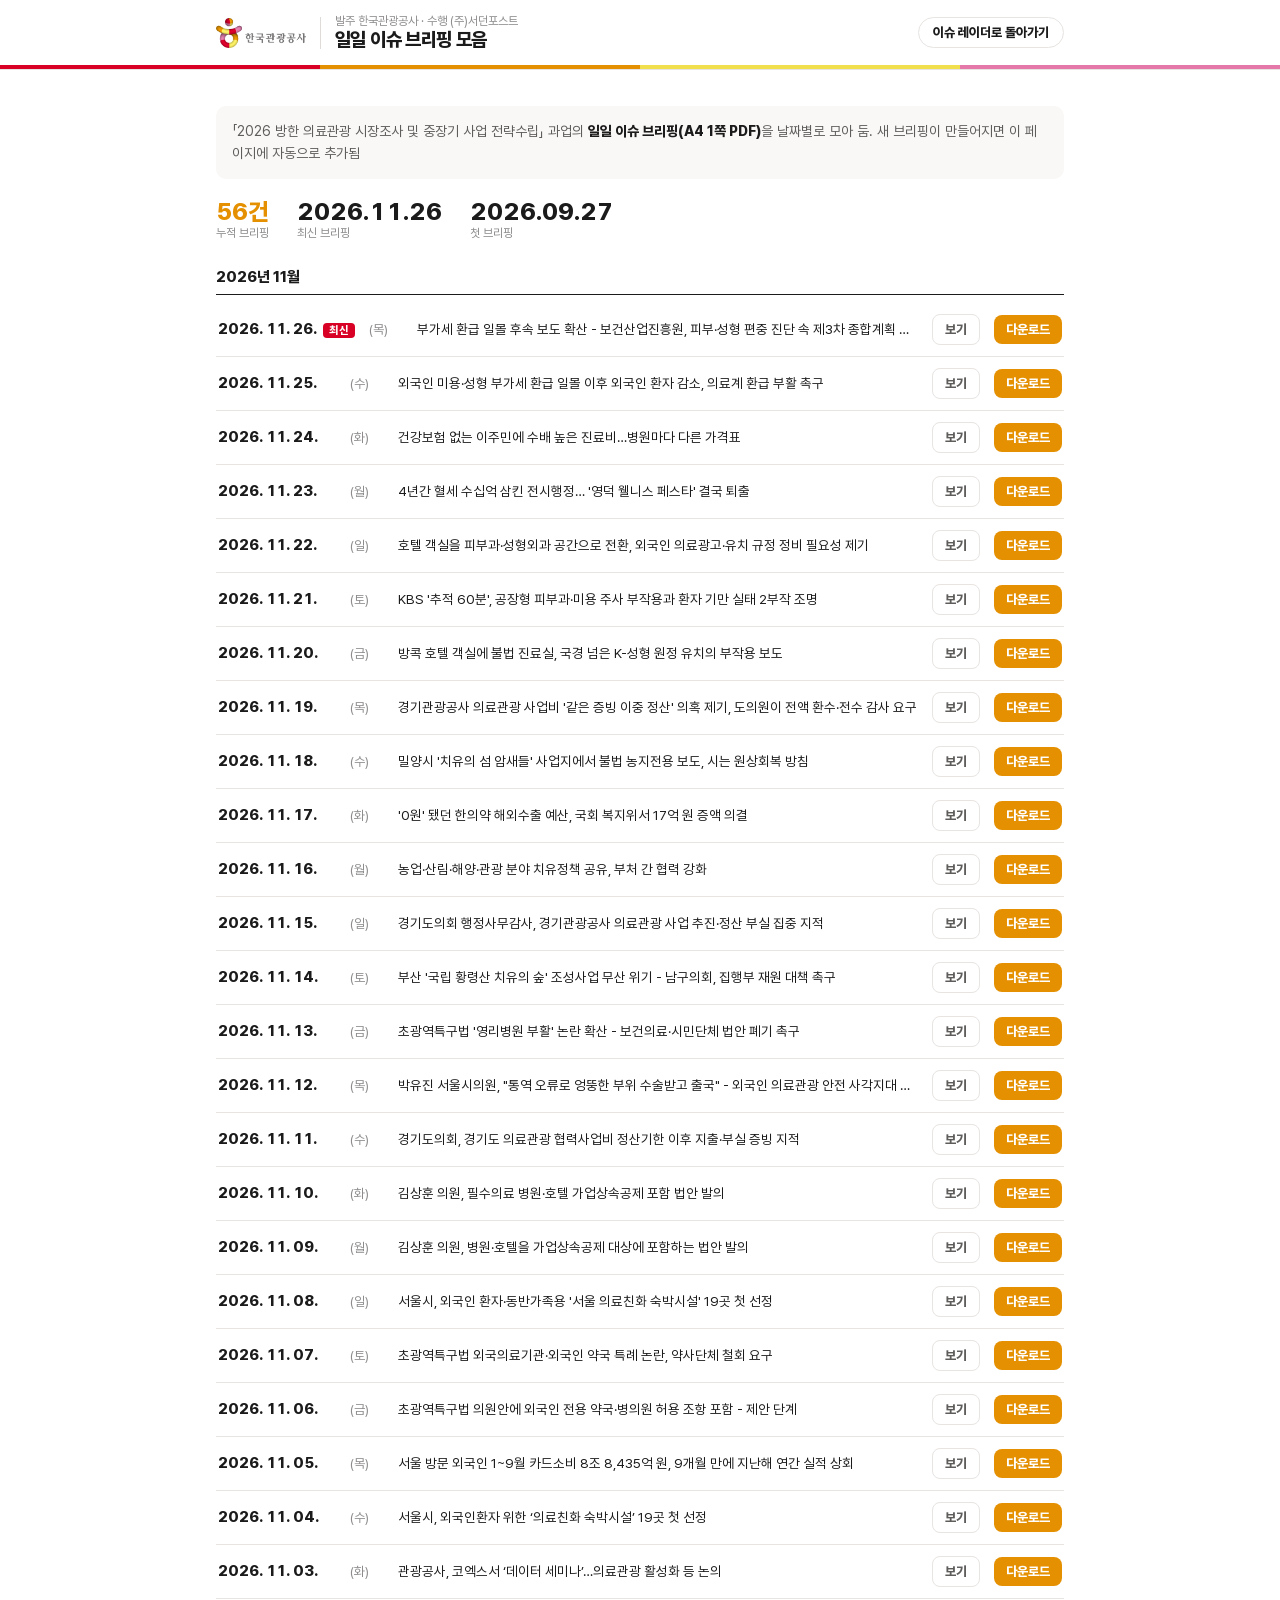
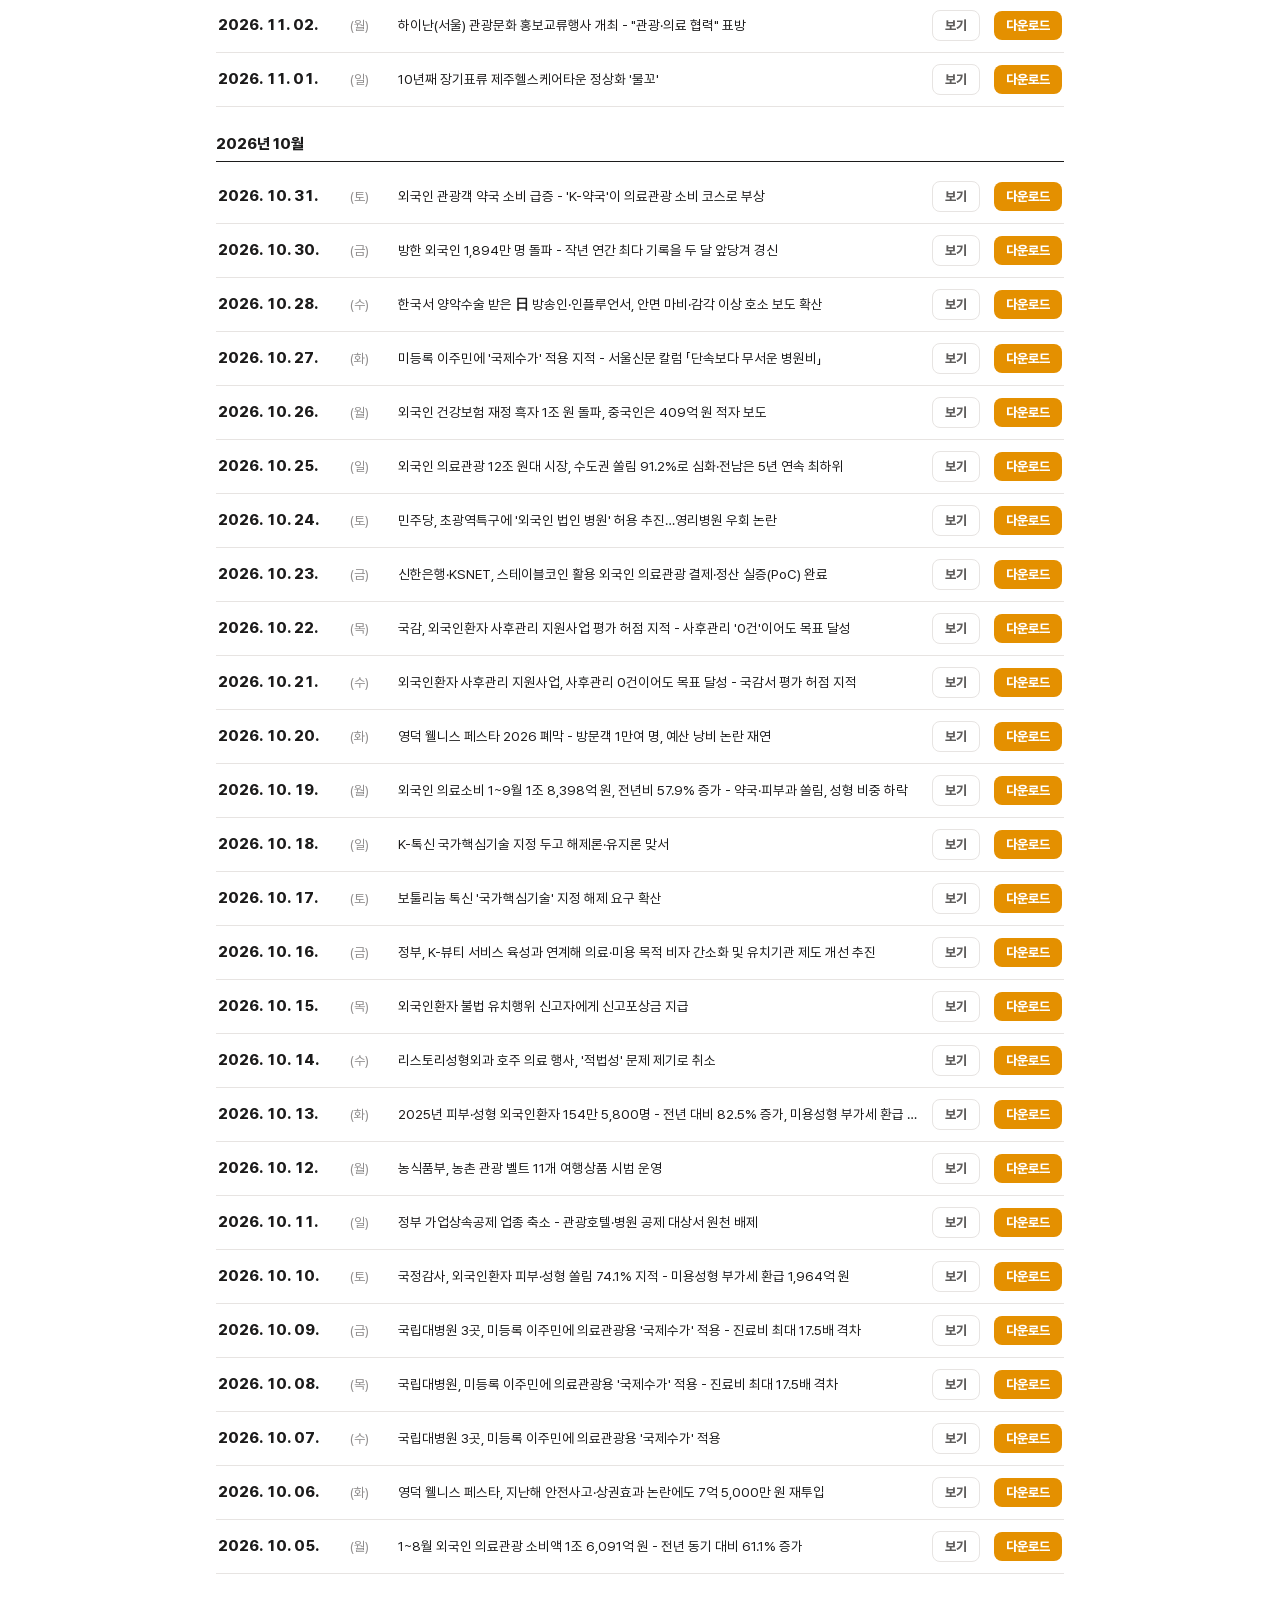
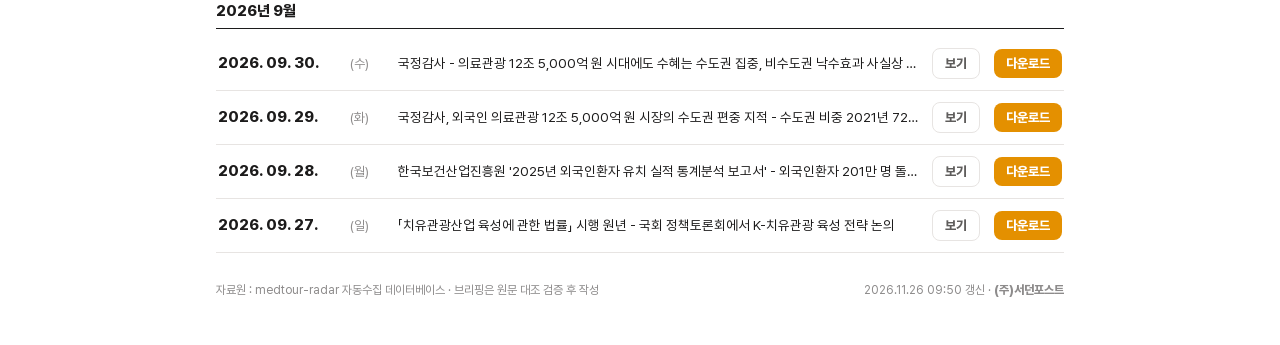
==== commit fca9f0b4: "브리핑: 2026-11-26 이슈 브리핑 추가" ====
--- a/docs/briefings/index.html
+++ b/docs/briefings/index.html
@@ -34,4 +34,4 @@
 @media (max-width:560px){.d{min-width:96px}.back{margin-left:0}
 li{gap:8px 12px}
 .n{order:9;flex-basis:100%;white-space:normal;font-size:13px;display:-webkit-box;-webkit-line-clamp:2;-webkit-box-orient:vertical}}
-</style></head><body><header class="mast"><div class="in"><img class="logo" src="../assets/kto_signature.png" alt="한국관광공사"><span class="vr"></span><div><span class="t1">발주 한국관광공사 · 수행 (주)서던포스트</span><span class="t2">일일 이슈 브리핑 모음</span></div><a class="back" href="../">이슈 레이더로 돌아가기</a></div><div class="ribbon"><i></i><i></i><i></i><i></i></div></header><div class="wrap"><p class="lead">「2026 방한 의료관광 시장조사 및 중장기 사업 전략수립」 과업의 <b>일일 이슈 브리핑(A4 1쪽 PDF)</b>을 날짜별로 모아 둠. 새 브리핑이 만들어지면 이 페이지에 자동으로 추가됨</p><div class="kpi"><div class="o"><b>55건</b>누적 브리핑</div><div><b>2026.11.25</b>최신 브리핑</div><div><b>2026.09.27</b>첫 브리핑</div></div><h2>2026년 11월</h2><ul><li><span class="d">2026. 11. 25.<span class="new">최신</span></span><span class="w">(수)</span><span class="n" title="외국인 미용·성형 부가세 환급 일몰 이후 외국인 환자 감소, 의료계 환급 부활 촉구">외국인 미용·성형 부가세 환급 일몰 이후 외국인 환자 감소, 의료계 환급 부활 촉구</span><a class="btn v" href="brief_20261125.pdf" target="_blank" rel="noopener">보기</a><a class="btn dl" href="brief_20261125.pdf" download="이슈브리핑_20261125.pdf">다운로드</a></li><li><span class="d">2026. 11. 24.</span><span class="w">(화)</span><span class="n" title="건강보험 없는 이주민에 수배 높은 진료비…병원마다 다른 가격표">건강보험 없는 이주민에 수배 높은 진료비…병원마다 다른 가격표</span><a class="btn v" href="brief_20261124.pdf" target="_blank" rel="noopener">보기</a><a class="btn dl" href="brief_20261124.pdf" download="이슈브리핑_20261124.pdf">다운로드</a></li><li><span class="d">2026. 11. 23.</span><span class="w">(월)</span><span class="n" title="4년간 혈세 수십억 삼킨 전시행정… &#x27;영덕 웰니스 페스타&#x27; 결국 퇴출">4년간 혈세 수십억 삼킨 전시행정… &#x27;영덕 웰니스 페스타&#x27; 결국 퇴출</span><a class="btn v" href="brief_20261123.pdf" target="_blank" rel="noopener">보기</a><a class="btn dl" href="brief_20261123.pdf" download="이슈브리핑_20261123.pdf">다운로드</a></li><li><span class="d">2026. 11. 22.</span><span class="w">(일)</span><span class="n" title="호텔 객실을 피부과·성형외과 공간으로 전환, 외국인 의료광고·유치 규정 정비 필요성 제기">호텔 객실을 피부과·성형외과 공간으로 전환, 외국인 의료광고·유치 규정 정비 필요성 제기</span><a class="btn v" href="brief_20261122.pdf" target="_blank" rel="noopener">보기</a><a class="btn dl" href="brief_20261122.pdf" download="이슈브리핑_20261122.pdf">다운로드</a></li><li><span class="d">2026. 11. 21.</span><span class="w">(토)</span><span class="n" title="KBS &#x27;추적 60분&#x27;, 공장형 피부과·미용 주사 부작용과 환자 기만 실태 2부작 조명">KBS &#x27;추적 60분&#x27;, 공장형 피부과·미용 주사 부작용과 환자 기만 실태 2부작 조명</span><a class="btn v" href="brief_20261121.pdf" target="_blank" rel="noopener">보기</a><a class="btn dl" href="brief_20261121.pdf" download="이슈브리핑_20261121.pdf">다운로드</a></li><li><span class="d">2026. 11. 20.</span><span class="w">(금)</span><span class="n" title="방콕 호텔 객실에 불법 진료실, 국경 넘은 K-성형 원정 유치의 부작용 보도">방콕 호텔 객실에 불법 진료실, 국경 넘은 K-성형 원정 유치의 부작용 보도</span><a class="btn v" href="brief_20261120.pdf" target="_blank" rel="noopener">보기</a><a class="btn dl" href="brief_20261120.pdf" download="이슈브리핑_20261120.pdf">다운로드</a></li><li><span class="d">2026. 11. 19.</span><span class="w">(목)</span><span class="n" title="경기관광공사 의료관광 사업비 &#x27;같은 증빙 이중 정산&#x27; 의혹 제기, 도의원이 전액 환수·전수 감사 요구">경기관광공사 의료관광 사업비 &#x27;같은 증빙 이중 정산&#x27; 의혹 제기, 도의원이 전액 환수·전수 감사 요구</span><a class="btn v" href="brief_20261119.pdf" target="_blank" rel="noopener">보기</a><a class="btn dl" href="brief_20261119.pdf" download="이슈브리핑_20261119.pdf">다운로드</a></li><li><span class="d">2026. 11. 18.</span><span class="w">(수)</span><span class="n" title="밀양시 &#x27;치유의 섬 암새들&#x27; 사업지에서 불법 농지전용 보도, 시는 원상회복 방침">밀양시 &#x27;치유의 섬 암새들&#x27; 사업지에서 불법 농지전용 보도, 시는 원상회복 방침</span><a class="btn v" href="brief_20261118.pdf" target="_blank" rel="noopener">보기</a><a class="btn dl" href="brief_20261118.pdf" download="이슈브리핑_20261118.pdf">다운로드</a></li><li><span class="d">2026. 11. 17.</span><span class="w">(화)</span><span class="n" title="&#x27;0원&#x27; 됐던 한의약 해외수출 예산, 국회 복지위서 17억 원 증액 의결">&#x27;0원&#x27; 됐던 한의약 해외수출 예산, 국회 복지위서 17억 원 증액 의결</span><a class="btn v" href="brief_20261117.pdf" target="_blank" rel="noopener">보기</a><a class="btn dl" href="brief_20261117.pdf" download="이슈브리핑_20261117.pdf">다운로드</a></li><li><span class="d">2026. 11. 16.</span><span class="w">(월)</span><span class="n" title="농업·산림·해양·관광 분야 치유정책 공유, 부처 간 협력 강화">농업·산림·해양·관광 분야 치유정책 공유, 부처 간 협력 강화</span><a class="btn v" href="brief_20261116.pdf" target="_blank" rel="noopener">보기</a><a class="btn dl" href="brief_20261116.pdf" download="이슈브리핑_20261116.pdf">다운로드</a></li><li><span class="d">2026. 11. 15.</span><span class="w">(일)</span><span class="n" title="경기도의회 행정사무감사, 경기관광공사 의료관광 사업 추진·정산 부실 집중 지적">경기도의회 행정사무감사, 경기관광공사 의료관광 사업 추진·정산 부실 집중 지적</span><a class="btn v" href="brief_20261115.pdf" target="_blank" rel="noopener">보기</a><a class="btn dl" href="brief_20261115.pdf" download="이슈브리핑_20261115.pdf">다운로드</a></li><li><span class="d">2026. 11. 14.</span><span class="w">(토)</span><span class="n" title="부산 &#x27;국립 황령산 치유의 숲&#x27; 조성사업 무산 위기 - 남구의회, 집행부 재원 대책 촉구">부산 &#x27;국립 황령산 치유의 숲&#x27; 조성사업 무산 위기 - 남구의회, 집행부 재원 대책 촉구</span><a class="btn v" href="brief_20261114.pdf" target="_blank" rel="noopener">보기</a><a class="btn dl" href="brief_20261114.pdf" download="이슈브리핑_20261114.pdf">다운로드</a></li><li><span class="d">2026. 11. 13.</span><span class="w">(금)</span><span class="n" title="초광역특구법 &#x27;영리병원 부활&#x27; 논란 확산 - 보건의료·시민단체 법안 폐기 촉구">초광역특구법 &#x27;영리병원 부활&#x27; 논란 확산 - 보건의료·시민단체 법안 폐기 촉구</span><a class="btn v" href="brief_20261113.pdf" target="_blank" rel="noopener">보기</a><a class="btn dl" href="brief_20261113.pdf" download="이슈브리핑_20261113.pdf">다운로드</a></li><li><span class="d">2026. 11. 12.</span><span class="w">(목)</span><span class="n" title="박유진 서울시의원, &quot;통역 오류로 엉뚱한 부위 수술받고 출국&quot; - 외국인 의료관광 안전 사각지대 지적">박유진 서울시의원, &quot;통역 오류로 엉뚱한 부위 수술받고 출국&quot; - 외국인 의료관광 안전 사각지대 지적</span><a class="btn v" href="brief_20261112.pdf" target="_blank" rel="noopener">보기</a><a class="btn dl" href="brief_20261112.pdf" download="이슈브리핑_20261112.pdf">다운로드</a></li><li><span class="d">2026. 11. 11.</span><span class="w">(수)</span><span class="n" title="경기도의회, 경기도 의료관광 협력사업비 정산기한 이후 지출·부실 증빙 지적">경기도의회, 경기도 의료관광 협력사업비 정산기한 이후 지출·부실 증빙 지적</span><a class="btn v" href="brief_20261111.pdf" target="_blank" rel="noopener">보기</a><a class="btn dl" href="brief_20261111.pdf" download="이슈브리핑_20261111.pdf">다운로드</a></li><li><span class="d">2026. 11. 10.</span><span class="w">(화)</span><span class="n" title="김상훈 의원, 필수의료 병원·호텔 가업상속공제 포함 법안 발의">김상훈 의원, 필수의료 병원·호텔 가업상속공제 포함 법안 발의</span><a class="btn v" href="brief_20261110.pdf" target="_blank" rel="noopener">보기</a><a class="btn dl" href="brief_20261110.pdf" download="이슈브리핑_20261110.pdf">다운로드</a></li><li><span class="d">2026. 11. 09.</span><span class="w">(월)</span><span class="n" title="김상훈 의원, 병원·호텔을 가업상속공제 대상에 포함하는 법안 발의">김상훈 의원, 병원·호텔을 가업상속공제 대상에 포함하는 법안 발의</span><a class="btn v" href="brief_20261109.pdf" target="_blank" rel="noopener">보기</a><a class="btn dl" href="brief_20261109.pdf" download="이슈브리핑_20261109.pdf">다운로드</a></li><li><span class="d">2026. 11. 08.</span><span class="w">(일)</span><span class="n" title="서울시, 외국인 환자·동반가족용 &#x27;서울 의료친화 숙박시설&#x27; 19곳 첫 선정">서울시, 외국인 환자·동반가족용 &#x27;서울 의료친화 숙박시설&#x27; 19곳 첫 선정</span><a class="btn v" href="brief_20261108.pdf" target="_blank" rel="noopener">보기</a><a class="btn dl" href="brief_20261108.pdf" download="이슈브리핑_20261108.pdf">다운로드</a></li><li><span class="d">2026. 11. 07.</span><span class="w">(토)</span><span class="n" title="초광역특구법 외국의료기관·외국인 약국 특례 논란, 약사단체 철회 요구">초광역특구법 외국의료기관·외국인 약국 특례 논란, 약사단체 철회 요구</span><a class="btn v" href="brief_20261107.pdf" target="_blank" rel="noopener">보기</a><a class="btn dl" href="brief_20261107.pdf" download="이슈브리핑_20261107.pdf">다운로드</a></li><li><span class="d">2026. 11. 06.</span><span class="w">(금)</span><span class="n" title="초광역특구법 의원안에 외국인 전용 약국·병의원 허용 조항 포함 - 제안 단계">초광역특구법 의원안에 외국인 전용 약국·병의원 허용 조항 포함 - 제안 단계</span><a class="btn v" href="brief_20261106.pdf" target="_blank" rel="noopener">보기</a><a class="btn dl" href="brief_20261106.pdf" download="이슈브리핑_20261106.pdf">다운로드</a></li><li><span class="d">2026. 11. 05.</span><span class="w">(목)</span><span class="n" title="서울 방문 외국인 1~9월 카드소비 8조 8,435억 원, 9개월 만에 지난해 연간 실적 상회">서울 방문 외국인 1~9월 카드소비 8조 8,435억 원, 9개월 만에 지난해 연간 실적 상회</span><a class="btn v" href="brief_20261105.pdf" target="_blank" rel="noopener">보기</a><a class="btn dl" href="brief_20261105.pdf" download="이슈브리핑_20261105.pdf">다운로드</a></li><li><span class="d">2026. 11. 04.</span><span class="w">(수)</span><span class="n" title="서울시, 외국인환자 위한 ‘의료친화 숙박시설’ 19곳 첫 선정">서울시, 외국인환자 위한 ‘의료친화 숙박시설’ 19곳 첫 선정</span><a class="btn v" href="brief_20261104.pdf" target="_blank" rel="noopener">보기</a><a class="btn dl" href="brief_20261104.pdf" download="이슈브리핑_20261104.pdf">다운로드</a></li><li><span class="d">2026. 11. 03.</span><span class="w">(화)</span><span class="n" title="관광공사, 코엑스서 ‘데이터 세미나’…의료관광 활성화 등 논의">관광공사, 코엑스서 ‘데이터 세미나’…의료관광 활성화 등 논의</span><a class="btn v" href="brief_20261103.pdf" target="_blank" rel="noopener">보기</a><a class="btn dl" href="brief_20261103.pdf" download="이슈브리핑_20261103.pdf">다운로드</a></li><li><span class="d">2026. 11. 02.</span><span class="w">(월)</span><span class="n" title="하이난(서울) 관광문화 홍보교류행사 개최 - &quot;관광·의료 협력&quot; 표방">하이난(서울) 관광문화 홍보교류행사 개최 - &quot;관광·의료 협력&quot; 표방</span><a class="btn v" href="brief_20261102.pdf" target="_blank" rel="noopener">보기</a><a class="btn dl" href="brief_20261102.pdf" download="이슈브리핑_20261102.pdf">다운로드</a></li><li><span class="d">2026. 11. 01.</span><span class="w">(일)</span><span class="n" title="10년째 장기표류 제주헬스케어타운 정상화 &#x27;물꼬&#x27;">10년째 장기표류 제주헬스케어타운 정상화 &#x27;물꼬&#x27;</span><a class="btn v" href="brief_20261101.pdf" target="_blank" rel="noopener">보기</a><a class="btn dl" href="brief_20261101.pdf" download="이슈브리핑_20261101.pdf">다운로드</a></li></ul><h2>2026년 10월</h2><ul><li><span class="d">2026. 10. 31.</span><span class="w">(토)</span><span class="n" title="외국인 관광객 약국 소비 급증 - &#x27;K-약국&#x27;이 의료관광 소비 코스로 부상">외국인 관광객 약국 소비 급증 - &#x27;K-약국&#x27;이 의료관광 소비 코스로 부상</span><a class="btn v" href="brief_20261031.pdf" target="_blank" rel="noopener">보기</a><a class="btn dl" href="brief_20261031.pdf" download="이슈브리핑_20261031.pdf">다운로드</a></li><li><span class="d">2026. 10. 30.</span><span class="w">(금)</span><span class="n" title="방한 외국인 1,894만 명 돌파 - 작년 연간 최다 기록을 두 달 앞당겨 경신">방한 외국인 1,894만 명 돌파 - 작년 연간 최다 기록을 두 달 앞당겨 경신</span><a class="btn v" href="brief_20261030.pdf" target="_blank" rel="noopener">보기</a><a class="btn dl" href="brief_20261030.pdf" download="이슈브리핑_20261030.pdf">다운로드</a></li><li><span class="d">2026. 10. 28.</span><span class="w">(수)</span><span class="n" title="한국서 양악수술 받은 日 방송인·인플루언서, 안면 마비·감각 이상 호소 보도 확산">한국서 양악수술 받은 日 방송인·인플루언서, 안면 마비·감각 이상 호소 보도 확산</span><a class="btn v" href="brief_20261028.pdf" target="_blank" rel="noopener">보기</a><a class="btn dl" href="brief_20261028.pdf" download="이슈브리핑_20261028.pdf">다운로드</a></li><li><span class="d">2026. 10. 27.</span><span class="w">(화)</span><span class="n" title="미등록 이주민에 &#x27;국제수가&#x27; 적용 지적 - 서울신문 칼럼 「단속보다 무서운 병원비」">미등록 이주민에 &#x27;국제수가&#x27; 적용 지적 - 서울신문 칼럼 「단속보다 무서운 병원비」</span><a class="btn v" href="brief_20261027.pdf" target="_blank" rel="noopener">보기</a><a class="btn dl" href="brief_20261027.pdf" download="이슈브리핑_20261027.pdf">다운로드</a></li><li><span class="d">2026. 10. 26.</span><span class="w">(월)</span><span class="n" title="외국인 건강보험 재정 흑자 1조 원 돌파, 중국인은 409억 원 적자 보도">외국인 건강보험 재정 흑자 1조 원 돌파, 중국인은 409억 원 적자 보도</span><a class="btn v" href="brief_20261026.pdf" target="_blank" rel="noopener">보기</a><a class="btn dl" href="brief_20261026.pdf" download="이슈브리핑_20261026.pdf">다운로드</a></li><li><span class="d">2026. 10. 25.</span><span class="w">(일)</span><span class="n" title="외국인 의료관광 12조 원대 시장, 수도권 쏠림 91.2%로 심화·전남은 5년 연속 최하위">외국인 의료관광 12조 원대 시장, 수도권 쏠림 91.2%로 심화·전남은 5년 연속 최하위</span><a class="btn v" href="brief_20261025.pdf" target="_blank" rel="noopener">보기</a><a class="btn dl" href="brief_20261025.pdf" download="이슈브리핑_20261025.pdf">다운로드</a></li><li><span class="d">2026. 10. 24.</span><span class="w">(토)</span><span class="n" title="민주당, 초광역특구에 &#x27;외국인 법인 병원&#x27; 허용 추진…영리병원 우회 논란">민주당, 초광역특구에 &#x27;외국인 법인 병원&#x27; 허용 추진…영리병원 우회 논란</span><a class="btn v" href="brief_20261024.pdf" target="_blank" rel="noopener">보기</a><a class="btn dl" href="brief_20261024.pdf" download="이슈브리핑_20261024.pdf">다운로드</a></li><li><span class="d">2026. 10. 23.</span><span class="w">(금)</span><span class="n" title="신한은행·KSNET, 스테이블코인 활용 외국인 의료관광 결제·정산 실증(PoC) 완료">신한은행·KSNET, 스테이블코인 활용 외국인 의료관광 결제·정산 실증(PoC) 완료</span><a class="btn v" href="brief_20261023.pdf" target="_blank" rel="noopener">보기</a><a class="btn dl" href="brief_20261023.pdf" download="이슈브리핑_20261023.pdf">다운로드</a></li><li><span class="d">2026. 10. 22.</span><span class="w">(목)</span><span class="n" title="국감, 외국인환자 사후관리 지원사업 평가 허점 지적 - 사후관리 &#x27;0건&#x27;이어도 목표 달성">국감, 외국인환자 사후관리 지원사업 평가 허점 지적 - 사후관리 &#x27;0건&#x27;이어도 목표 달성</span><a class="btn v" href="brief_20261022.pdf" target="_blank" rel="noopener">보기</a><a class="btn dl" href="brief_20261022.pdf" download="이슈브리핑_20261022.pdf">다운로드</a></li><li><span class="d">2026. 10. 21.</span><span class="w">(수)</span><span class="n" title="외국인환자 사후관리 지원사업, 사후관리 0건이어도 목표 달성 - 국감서 평가 허점 지적">외국인환자 사후관리 지원사업, 사후관리 0건이어도 목표 달성 - 국감서 평가 허점 지적</span><a class="btn v" href="brief_20261021.pdf" target="_blank" rel="noopener">보기</a><a class="btn dl" href="brief_20261021.pdf" download="이슈브리핑_20261021.pdf">다운로드</a></li><li><span class="d">2026. 10. 20.</span><span class="w">(화)</span><span class="n" title="영덕 웰니스 페스타 2026 폐막 - 방문객 1만여 명, 예산 낭비 논란 재연">영덕 웰니스 페스타 2026 폐막 - 방문객 1만여 명, 예산 낭비 논란 재연</span><a class="btn v" href="brief_20261020.pdf" target="_blank" rel="noopener">보기</a><a class="btn dl" href="brief_20261020.pdf" download="이슈브리핑_20261020.pdf">다운로드</a></li><li><span class="d">2026. 10. 19.</span><span class="w">(월)</span><span class="n" title="외국인 의료소비 1~9월 1조 8,398억 원, 전년비 57.9% 증가 - 약국·피부과 쏠림, 성형 비중 하락">외국인 의료소비 1~9월 1조 8,398억 원, 전년비 57.9% 증가 - 약국·피부과 쏠림, 성형 비중 하락</span><a class="btn v" href="brief_20261019.pdf" target="_blank" rel="noopener">보기</a><a class="btn dl" href="brief_20261019.pdf" download="이슈브리핑_20261019.pdf">다운로드</a></li><li><span class="d">2026. 10. 18.</span><span class="w">(일)</span><span class="n" title="K-톡신 국가핵심기술 지정 두고 해제론·유지론 맞서">K-톡신 국가핵심기술 지정 두고 해제론·유지론 맞서</span><a class="btn v" href="brief_20261018.pdf" target="_blank" rel="noopener">보기</a><a class="btn dl" href="brief_20261018.pdf" download="이슈브리핑_20261018.pdf">다운로드</a></li><li><span class="d">2026. 10. 17.</span><span class="w">(토)</span><span class="n" title="보툴리눔 톡신 &#x27;국가핵심기술&#x27; 지정 해제 요구 확산">보툴리눔 톡신 &#x27;국가핵심기술&#x27; 지정 해제 요구 확산</span><a class="btn v" href="brief_20261017.pdf" target="_blank" rel="noopener">보기</a><a class="btn dl" href="brief_20261017.pdf" download="이슈브리핑_20261017.pdf">다운로드</a></li><li><span class="d">2026. 10. 16.</span><span class="w">(금)</span><span class="n" title="정부, K-뷰티 서비스 육성과 연계해 의료·미용 목적 비자 간소화 및 유치기관 제도 개선 추진">정부, K-뷰티 서비스 육성과 연계해 의료·미용 목적 비자 간소화 및 유치기관 제도 개선 추진</span><a class="btn v" href="brief_20261016.pdf" target="_blank" rel="noopener">보기</a><a class="btn dl" href="brief_20261016.pdf" download="이슈브리핑_20261016.pdf">다운로드</a></li><li><span class="d">2026. 10. 15.</span><span class="w">(목)</span><span class="n" title="외국인환자 불법 유치행위 신고자에게 신고포상금 지급">외국인환자 불법 유치행위 신고자에게 신고포상금 지급</span><a class="btn v" href="brief_20261015.pdf" target="_blank" rel="noopener">보기</a><a class="btn dl" href="brief_20261015.pdf" download="이슈브리핑_20261015.pdf">다운로드</a></li><li><span class="d">2026. 10. 14.</span><span class="w">(수)</span><span class="n" title="리스토리성형외과 호주 의료 행사, &#x27;적법성&#x27; 문제 제기로 취소">리스토리성형외과 호주 의료 행사, &#x27;적법성&#x27; 문제 제기로 취소</span><a class="btn v" href="brief_20261014.pdf" target="_blank" rel="noopener">보기</a><a class="btn dl" href="brief_20261014.pdf" download="이슈브리핑_20261014.pdf">다운로드</a></li><li><span class="d">2026. 10. 13.</span><span class="w">(화)</span><span class="n" title="2025년 피부·성형 외국인환자 154만 5,800명 - 전년 대비 82.5% 증가, 미용성형 부가세 환급 1,964억 원">2025년 피부·성형 외국인환자 154만 5,800명 - 전년 대비 82.5% 증가, 미용성형 부가세 환급 1,964억 원</span><a class="btn v" href="brief_20261013.pdf" target="_blank" rel="noopener">보기</a><a class="btn dl" href="brief_20261013.pdf" download="이슈브리핑_20261013.pdf">다운로드</a></li><li><span class="d">2026. 10. 12.</span><span class="w">(월)</span><span class="n" title="농식품부, 농촌 관광 벨트 11개 여행상품 시범 운영">농식품부, 농촌 관광 벨트 11개 여행상품 시범 운영</span><a class="btn v" href="brief_20261012.pdf" target="_blank" rel="noopener">보기</a><a class="btn dl" href="brief_20261012.pdf" download="이슈브리핑_20261012.pdf">다운로드</a></li><li><span class="d">2026. 10. 11.</span><span class="w">(일)</span><span class="n" title="정부 가업상속공제 업종 축소 - 관광호텔·병원 공제 대상서 원천 배제">정부 가업상속공제 업종 축소 - 관광호텔·병원 공제 대상서 원천 배제</span><a class="btn v" href="brief_20261011.pdf" target="_blank" rel="noopener">보기</a><a class="btn dl" href="brief_20261011.pdf" download="이슈브리핑_20261011.pdf">다운로드</a></li><li><span class="d">2026. 10. 10.</span><span class="w">(토)</span><span class="n" title="국정감사, 외국인환자 피부·성형 쏠림 74.1% 지적 - 미용성형 부가세 환급 1,964억 원">국정감사, 외국인환자 피부·성형 쏠림 74.1% 지적 - 미용성형 부가세 환급 1,964억 원</span><a class="btn v" href="brief_20261010.pdf" target="_blank" rel="noopener">보기</a><a class="btn dl" href="brief_20261010.pdf" download="이슈브리핑_20261010.pdf">다운로드</a></li><li><span class="d">2026. 10. 09.</span><span class="w">(금)</span><span class="n" title="국립대병원 3곳, 미등록 이주민에 의료관광용 &#x27;국제수가&#x27; 적용 - 진료비 최대 17.5배 격차">국립대병원 3곳, 미등록 이주민에 의료관광용 &#x27;국제수가&#x27; 적용 - 진료비 최대 17.5배 격차</span><a class="btn v" href="brief_20261009.pdf" target="_blank" rel="noopener">보기</a><a class="btn dl" href="brief_20261009.pdf" download="이슈브리핑_20261009.pdf">다운로드</a></li><li><span class="d">2026. 10. 08.</span><span class="w">(목)</span><span class="n" title="국립대병원, 미등록 이주민에 의료관광용 &#x27;국제수가&#x27; 적용 - 진료비 최대 17.5배 격차">국립대병원, 미등록 이주민에 의료관광용 &#x27;국제수가&#x27; 적용 - 진료비 최대 17.5배 격차</span><a class="btn v" href="brief_20261008.pdf" target="_blank" rel="noopener">보기</a><a class="btn dl" href="brief_20261008.pdf" download="이슈브리핑_20261008.pdf">다운로드</a></li><li><span class="d">2026. 10. 07.</span><span class="w">(수)</span><span class="n" title="국립대병원 3곳, 미등록 이주민에 의료관광용 &#x27;국제수가&#x27; 적용">국립대병원 3곳, 미등록 이주민에 의료관광용 &#x27;국제수가&#x27; 적용</span><a class="btn v" href="brief_20261007.pdf" target="_blank" rel="noopener">보기</a><a class="btn dl" href="brief_20261007.pdf" download="이슈브리핑_20261007.pdf">다운로드</a></li><li><span class="d">2026. 10. 06.</span><span class="w">(화)</span><span class="n" title="영덕 웰니스 페스타, 지난해 안전사고·상권효과 논란에도 7억 5,000만 원 재투입">영덕 웰니스 페스타, 지난해 안전사고·상권효과 논란에도 7억 5,000만 원 재투입</span><a class="btn v" href="brief_20261006.pdf" target="_blank" rel="noopener">보기</a><a class="btn dl" href="brief_20261006.pdf" download="이슈브리핑_20261006.pdf">다운로드</a></li><li><span class="d">2026. 10. 05.</span><span class="w">(월)</span><span class="n" title="1~8월 외국인 의료관광 소비액 1조 6,091억 원 - 전년 동기 대비 61.1% 증가">1~8월 외국인 의료관광 소비액 1조 6,091억 원 - 전년 동기 대비 61.1% 증가</span><a class="btn v" href="brief_20261005.pdf" target="_blank" rel="noopener">보기</a><a class="btn dl" href="brief_20261005.pdf" download="이슈브리핑_20261005.pdf">다운로드</a></li></ul><h2>2026년 9월</h2><ul><li><span class="d">2026. 09. 30.</span><span class="w">(수)</span><span class="n" title="국정감사 - 의료관광 12조 5,000억 원 시대에도 수혜는 수도권 집중, 비수도권 낙수효과 사실상 부재">국정감사 - 의료관광 12조 5,000억 원 시대에도 수혜는 수도권 집중, 비수도권 낙수효과 사실상 부재</span><a class="btn v" href="brief_20260930.pdf" target="_blank" rel="noopener">보기</a><a class="btn dl" href="brief_20260930.pdf" download="이슈브리핑_20260930.pdf">다운로드</a></li><li><span class="d">2026. 09. 29.</span><span class="w">(화)</span><span class="n" title="국정감사, 외국인 의료관광 12조 5,000억 원 시장의 수도권 편중 지적 - 수도권 비중 2021년 72.9% → 2025년 91.2%">국정감사, 외국인 의료관광 12조 5,000억 원 시장의 수도권 편중 지적 - 수도권 비중 2021년 72.9% → 2025년 91.2%</span><a class="btn v" href="brief_20260929.pdf" target="_blank" rel="noopener">보기</a><a class="btn dl" href="brief_20260929.pdf" download="이슈브리핑_20260929.pdf">다운로드</a></li><li><span class="d">2026. 09. 28.</span><span class="w">(월)</span><span class="n" title="한국보건산업진흥원 &#x27;2025년 외국인환자 유치 실적 통계분석 보고서&#x27; - 외국인환자 201만 명 돌파">한국보건산업진흥원 &#x27;2025년 외국인환자 유치 실적 통계분석 보고서&#x27; - 외국인환자 201만 명 돌파</span><a class="btn v" href="brief_20260928.pdf" target="_blank" rel="noopener">보기</a><a class="btn dl" href="brief_20260928.pdf" download="이슈브리핑_20260928.pdf">다운로드</a></li><li><span class="d">2026. 09. 27.</span><span class="w">(일)</span><span class="n" title="「치유관광산업 육성에 관한 법률」 시행 원년 - 국회 정책토론회에서 K-치유관광 육성 전략 논의">「치유관광산업 육성에 관한 법률」 시행 원년 - 국회 정책토론회에서 K-치유관광 육성 전략 논의</span><a class="btn v" href="brief_20260927.pdf" target="_blank" rel="noopener">보기</a><a class="btn dl" href="brief_20260927.pdf" download="이슈브리핑_20260927.pdf">다운로드</a></li></ul><div class="foot"><span>자료원 : medtour-radar 자동수집 데이터베이스 · 브리핑은 원문 대조 검증 후 작성</span><span>2026.11.25 14:44 갱신 · <b>(주)서던포스트</b></span></div></div></body></html>+</style></head><body><header class="mast"><div class="in"><img class="logo" src="../assets/kto_signature.png" alt="한국관광공사"><span class="vr"></span><div><span class="t1">발주 한국관광공사 · 수행 (주)서던포스트</span><span class="t2">일일 이슈 브리핑 모음</span></div><a class="back" href="../">이슈 레이더로 돌아가기</a></div><div class="ribbon"><i></i><i></i><i></i><i></i></div></header><div class="wrap"><p class="lead">「2026 방한 의료관광 시장조사 및 중장기 사업 전략수립」 과업의 <b>일일 이슈 브리핑(A4 1쪽 PDF)</b>을 날짜별로 모아 둠. 새 브리핑이 만들어지면 이 페이지에 자동으로 추가됨</p><div class="kpi"><div class="o"><b>56건</b>누적 브리핑</div><div><b>2026.11.26</b>최신 브리핑</div><div><b>2026.09.27</b>첫 브리핑</div></div><h2>2026년 11월</h2><ul><li><span class="d">2026. 11. 26.<span class="new">최신</span></span><span class="w">(목)</span><span class="n" title="부가세 환급 일몰 후속 보도 확산 - 보건산업진흥원, 피부·성형 편중 진단 속 제3차 종합계획 수립 중">부가세 환급 일몰 후속 보도 확산 - 보건산업진흥원, 피부·성형 편중 진단 속 제3차 종합계획 수립 중</span><a class="btn v" href="brief_20261126.pdf" target="_blank" rel="noopener">보기</a><a class="btn dl" href="brief_20261126.pdf" download="이슈브리핑_20261126.pdf">다운로드</a></li><li><span class="d">2026. 11. 25.</span><span class="w">(수)</span><span class="n" title="외국인 미용·성형 부가세 환급 일몰 이후 외국인 환자 감소, 의료계 환급 부활 촉구">외국인 미용·성형 부가세 환급 일몰 이후 외국인 환자 감소, 의료계 환급 부활 촉구</span><a class="btn v" href="brief_20261125.pdf" target="_blank" rel="noopener">보기</a><a class="btn dl" href="brief_20261125.pdf" download="이슈브리핑_20261125.pdf">다운로드</a></li><li><span class="d">2026. 11. 24.</span><span class="w">(화)</span><span class="n" title="건강보험 없는 이주민에 수배 높은 진료비…병원마다 다른 가격표">건강보험 없는 이주민에 수배 높은 진료비…병원마다 다른 가격표</span><a class="btn v" href="brief_20261124.pdf" target="_blank" rel="noopener">보기</a><a class="btn dl" href="brief_20261124.pdf" download="이슈브리핑_20261124.pdf">다운로드</a></li><li><span class="d">2026. 11. 23.</span><span class="w">(월)</span><span class="n" title="4년간 혈세 수십억 삼킨 전시행정… &#x27;영덕 웰니스 페스타&#x27; 결국 퇴출">4년간 혈세 수십억 삼킨 전시행정… &#x27;영덕 웰니스 페스타&#x27; 결국 퇴출</span><a class="btn v" href="brief_20261123.pdf" target="_blank" rel="noopener">보기</a><a class="btn dl" href="brief_20261123.pdf" download="이슈브리핑_20261123.pdf">다운로드</a></li><li><span class="d">2026. 11. 22.</span><span class="w">(일)</span><span class="n" title="호텔 객실을 피부과·성형외과 공간으로 전환, 외국인 의료광고·유치 규정 정비 필요성 제기">호텔 객실을 피부과·성형외과 공간으로 전환, 외국인 의료광고·유치 규정 정비 필요성 제기</span><a class="btn v" href="brief_20261122.pdf" target="_blank" rel="noopener">보기</a><a class="btn dl" href="brief_20261122.pdf" download="이슈브리핑_20261122.pdf">다운로드</a></li><li><span class="d">2026. 11. 21.</span><span class="w">(토)</span><span class="n" title="KBS &#x27;추적 60분&#x27;, 공장형 피부과·미용 주사 부작용과 환자 기만 실태 2부작 조명">KBS &#x27;추적 60분&#x27;, 공장형 피부과·미용 주사 부작용과 환자 기만 실태 2부작 조명</span><a class="btn v" href="brief_20261121.pdf" target="_blank" rel="noopener">보기</a><a class="btn dl" href="brief_20261121.pdf" download="이슈브리핑_20261121.pdf">다운로드</a></li><li><span class="d">2026. 11. 20.</span><span class="w">(금)</span><span class="n" title="방콕 호텔 객실에 불법 진료실, 국경 넘은 K-성형 원정 유치의 부작용 보도">방콕 호텔 객실에 불법 진료실, 국경 넘은 K-성형 원정 유치의 부작용 보도</span><a class="btn v" href="brief_20261120.pdf" target="_blank" rel="noopener">보기</a><a class="btn dl" href="brief_20261120.pdf" download="이슈브리핑_20261120.pdf">다운로드</a></li><li><span class="d">2026. 11. 19.</span><span class="w">(목)</span><span class="n" title="경기관광공사 의료관광 사업비 &#x27;같은 증빙 이중 정산&#x27; 의혹 제기, 도의원이 전액 환수·전수 감사 요구">경기관광공사 의료관광 사업비 &#x27;같은 증빙 이중 정산&#x27; 의혹 제기, 도의원이 전액 환수·전수 감사 요구</span><a class="btn v" href="brief_20261119.pdf" target="_blank" rel="noopener">보기</a><a class="btn dl" href="brief_20261119.pdf" download="이슈브리핑_20261119.pdf">다운로드</a></li><li><span class="d">2026. 11. 18.</span><span class="w">(수)</span><span class="n" title="밀양시 &#x27;치유의 섬 암새들&#x27; 사업지에서 불법 농지전용 보도, 시는 원상회복 방침">밀양시 &#x27;치유의 섬 암새들&#x27; 사업지에서 불법 농지전용 보도, 시는 원상회복 방침</span><a class="btn v" href="brief_20261118.pdf" target="_blank" rel="noopener">보기</a><a class="btn dl" href="brief_20261118.pdf" download="이슈브리핑_20261118.pdf">다운로드</a></li><li><span class="d">2026. 11. 17.</span><span class="w">(화)</span><span class="n" title="&#x27;0원&#x27; 됐던 한의약 해외수출 예산, 국회 복지위서 17억 원 증액 의결">&#x27;0원&#x27; 됐던 한의약 해외수출 예산, 국회 복지위서 17억 원 증액 의결</span><a class="btn v" href="brief_20261117.pdf" target="_blank" rel="noopener">보기</a><a class="btn dl" href="brief_20261117.pdf" download="이슈브리핑_20261117.pdf">다운로드</a></li><li><span class="d">2026. 11. 16.</span><span class="w">(월)</span><span class="n" title="농업·산림·해양·관광 분야 치유정책 공유, 부처 간 협력 강화">농업·산림·해양·관광 분야 치유정책 공유, 부처 간 협력 강화</span><a class="btn v" href="brief_20261116.pdf" target="_blank" rel="noopener">보기</a><a class="btn dl" href="brief_20261116.pdf" download="이슈브리핑_20261116.pdf">다운로드</a></li><li><span class="d">2026. 11. 15.</span><span class="w">(일)</span><span class="n" title="경기도의회 행정사무감사, 경기관광공사 의료관광 사업 추진·정산 부실 집중 지적">경기도의회 행정사무감사, 경기관광공사 의료관광 사업 추진·정산 부실 집중 지적</span><a class="btn v" href="brief_20261115.pdf" target="_blank" rel="noopener">보기</a><a class="btn dl" href="brief_20261115.pdf" download="이슈브리핑_20261115.pdf">다운로드</a></li><li><span class="d">2026. 11. 14.</span><span class="w">(토)</span><span class="n" title="부산 &#x27;국립 황령산 치유의 숲&#x27; 조성사업 무산 위기 - 남구의회, 집행부 재원 대책 촉구">부산 &#x27;국립 황령산 치유의 숲&#x27; 조성사업 무산 위기 - 남구의회, 집행부 재원 대책 촉구</span><a class="btn v" href="brief_20261114.pdf" target="_blank" rel="noopener">보기</a><a class="btn dl" href="brief_20261114.pdf" download="이슈브리핑_20261114.pdf">다운로드</a></li><li><span class="d">2026. 11. 13.</span><span class="w">(금)</span><span class="n" title="초광역특구법 &#x27;영리병원 부활&#x27; 논란 확산 - 보건의료·시민단체 법안 폐기 촉구">초광역특구법 &#x27;영리병원 부활&#x27; 논란 확산 - 보건의료·시민단체 법안 폐기 촉구</span><a class="btn v" href="brief_20261113.pdf" target="_blank" rel="noopener">보기</a><a class="btn dl" href="brief_20261113.pdf" download="이슈브리핑_20261113.pdf">다운로드</a></li><li><span class="d">2026. 11. 12.</span><span class="w">(목)</span><span class="n" title="박유진 서울시의원, &quot;통역 오류로 엉뚱한 부위 수술받고 출국&quot; - 외국인 의료관광 안전 사각지대 지적">박유진 서울시의원, &quot;통역 오류로 엉뚱한 부위 수술받고 출국&quot; - 외국인 의료관광 안전 사각지대 지적</span><a class="btn v" href="brief_20261112.pdf" target="_blank" rel="noopener">보기</a><a class="btn dl" href="brief_20261112.pdf" download="이슈브리핑_20261112.pdf">다운로드</a></li><li><span class="d">2026. 11. 11.</span><span class="w">(수)</span><span class="n" title="경기도의회, 경기도 의료관광 협력사업비 정산기한 이후 지출·부실 증빙 지적">경기도의회, 경기도 의료관광 협력사업비 정산기한 이후 지출·부실 증빙 지적</span><a class="btn v" href="brief_20261111.pdf" target="_blank" rel="noopener">보기</a><a class="btn dl" href="brief_20261111.pdf" download="이슈브리핑_20261111.pdf">다운로드</a></li><li><span class="d">2026. 11. 10.</span><span class="w">(화)</span><span class="n" title="김상훈 의원, 필수의료 병원·호텔 가업상속공제 포함 법안 발의">김상훈 의원, 필수의료 병원·호텔 가업상속공제 포함 법안 발의</span><a class="btn v" href="brief_20261110.pdf" target="_blank" rel="noopener">보기</a><a class="btn dl" href="brief_20261110.pdf" download="이슈브리핑_20261110.pdf">다운로드</a></li><li><span class="d">2026. 11. 09.</span><span class="w">(월)</span><span class="n" title="김상훈 의원, 병원·호텔을 가업상속공제 대상에 포함하는 법안 발의">김상훈 의원, 병원·호텔을 가업상속공제 대상에 포함하는 법안 발의</span><a class="btn v" href="brief_20261109.pdf" target="_blank" rel="noopener">보기</a><a class="btn dl" href="brief_20261109.pdf" download="이슈브리핑_20261109.pdf">다운로드</a></li><li><span class="d">2026. 11. 08.</span><span class="w">(일)</span><span class="n" title="서울시, 외국인 환자·동반가족용 &#x27;서울 의료친화 숙박시설&#x27; 19곳 첫 선정">서울시, 외국인 환자·동반가족용 &#x27;서울 의료친화 숙박시설&#x27; 19곳 첫 선정</span><a class="btn v" href="brief_20261108.pdf" target="_blank" rel="noopener">보기</a><a class="btn dl" href="brief_20261108.pdf" download="이슈브리핑_20261108.pdf">다운로드</a></li><li><span class="d">2026. 11. 07.</span><span class="w">(토)</span><span class="n" title="초광역특구법 외국의료기관·외국인 약국 특례 논란, 약사단체 철회 요구">초광역특구법 외국의료기관·외국인 약국 특례 논란, 약사단체 철회 요구</span><a class="btn v" href="brief_20261107.pdf" target="_blank" rel="noopener">보기</a><a class="btn dl" href="brief_20261107.pdf" download="이슈브리핑_20261107.pdf">다운로드</a></li><li><span class="d">2026. 11. 06.</span><span class="w">(금)</span><span class="n" title="초광역특구법 의원안에 외국인 전용 약국·병의원 허용 조항 포함 - 제안 단계">초광역특구법 의원안에 외국인 전용 약국·병의원 허용 조항 포함 - 제안 단계</span><a class="btn v" href="brief_20261106.pdf" target="_blank" rel="noopener">보기</a><a class="btn dl" href="brief_20261106.pdf" download="이슈브리핑_20261106.pdf">다운로드</a></li><li><span class="d">2026. 11. 05.</span><span class="w">(목)</span><span class="n" title="서울 방문 외국인 1~9월 카드소비 8조 8,435억 원, 9개월 만에 지난해 연간 실적 상회">서울 방문 외국인 1~9월 카드소비 8조 8,435억 원, 9개월 만에 지난해 연간 실적 상회</span><a class="btn v" href="brief_20261105.pdf" target="_blank" rel="noopener">보기</a><a class="btn dl" href="brief_20261105.pdf" download="이슈브리핑_20261105.pdf">다운로드</a></li><li><span class="d">2026. 11. 04.</span><span class="w">(수)</span><span class="n" title="서울시, 외국인환자 위한 ‘의료친화 숙박시설’ 19곳 첫 선정">서울시, 외국인환자 위한 ‘의료친화 숙박시설’ 19곳 첫 선정</span><a class="btn v" href="brief_20261104.pdf" target="_blank" rel="noopener">보기</a><a class="btn dl" href="brief_20261104.pdf" download="이슈브리핑_20261104.pdf">다운로드</a></li><li><span class="d">2026. 11. 03.</span><span class="w">(화)</span><span class="n" title="관광공사, 코엑스서 ‘데이터 세미나’…의료관광 활성화 등 논의">관광공사, 코엑스서 ‘데이터 세미나’…의료관광 활성화 등 논의</span><a class="btn v" href="brief_20261103.pdf" target="_blank" rel="noopener">보기</a><a class="btn dl" href="brief_20261103.pdf" download="이슈브리핑_20261103.pdf">다운로드</a></li><li><span class="d">2026. 11. 02.</span><span class="w">(월)</span><span class="n" title="하이난(서울) 관광문화 홍보교류행사 개최 - &quot;관광·의료 협력&quot; 표방">하이난(서울) 관광문화 홍보교류행사 개최 - &quot;관광·의료 협력&quot; 표방</span><a class="btn v" href="brief_20261102.pdf" target="_blank" rel="noopener">보기</a><a class="btn dl" href="brief_20261102.pdf" download="이슈브리핑_20261102.pdf">다운로드</a></li><li><span class="d">2026. 11. 01.</span><span class="w">(일)</span><span class="n" title="10년째 장기표류 제주헬스케어타운 정상화 &#x27;물꼬&#x27;">10년째 장기표류 제주헬스케어타운 정상화 &#x27;물꼬&#x27;</span><a class="btn v" href="brief_20261101.pdf" target="_blank" rel="noopener">보기</a><a class="btn dl" href="brief_20261101.pdf" download="이슈브리핑_20261101.pdf">다운로드</a></li></ul><h2>2026년 10월</h2><ul><li><span class="d">2026. 10. 31.</span><span class="w">(토)</span><span class="n" title="외국인 관광객 약국 소비 급증 - &#x27;K-약국&#x27;이 의료관광 소비 코스로 부상">외국인 관광객 약국 소비 급증 - &#x27;K-약국&#x27;이 의료관광 소비 코스로 부상</span><a class="btn v" href="brief_20261031.pdf" target="_blank" rel="noopener">보기</a><a class="btn dl" href="brief_20261031.pdf" download="이슈브리핑_20261031.pdf">다운로드</a></li><li><span class="d">2026. 10. 30.</span><span class="w">(금)</span><span class="n" title="방한 외국인 1,894만 명 돌파 - 작년 연간 최다 기록을 두 달 앞당겨 경신">방한 외국인 1,894만 명 돌파 - 작년 연간 최다 기록을 두 달 앞당겨 경신</span><a class="btn v" href="brief_20261030.pdf" target="_blank" rel="noopener">보기</a><a class="btn dl" href="brief_20261030.pdf" download="이슈브리핑_20261030.pdf">다운로드</a></li><li><span class="d">2026. 10. 28.</span><span class="w">(수)</span><span class="n" title="한국서 양악수술 받은 日 방송인·인플루언서, 안면 마비·감각 이상 호소 보도 확산">한국서 양악수술 받은 日 방송인·인플루언서, 안면 마비·감각 이상 호소 보도 확산</span><a class="btn v" href="brief_20261028.pdf" target="_blank" rel="noopener">보기</a><a class="btn dl" href="brief_20261028.pdf" download="이슈브리핑_20261028.pdf">다운로드</a></li><li><span class="d">2026. 10. 27.</span><span class="w">(화)</span><span class="n" title="미등록 이주민에 &#x27;국제수가&#x27; 적용 지적 - 서울신문 칼럼 「단속보다 무서운 병원비」">미등록 이주민에 &#x27;국제수가&#x27; 적용 지적 - 서울신문 칼럼 「단속보다 무서운 병원비」</span><a class="btn v" href="brief_20261027.pdf" target="_blank" rel="noopener">보기</a><a class="btn dl" href="brief_20261027.pdf" download="이슈브리핑_20261027.pdf">다운로드</a></li><li><span class="d">2026. 10. 26.</span><span class="w">(월)</span><span class="n" title="외국인 건강보험 재정 흑자 1조 원 돌파, 중국인은 409억 원 적자 보도">외국인 건강보험 재정 흑자 1조 원 돌파, 중국인은 409억 원 적자 보도</span><a class="btn v" href="brief_20261026.pdf" target="_blank" rel="noopener">보기</a><a class="btn dl" href="brief_20261026.pdf" download="이슈브리핑_20261026.pdf">다운로드</a></li><li><span class="d">2026. 10. 25.</span><span class="w">(일)</span><span class="n" title="외국인 의료관광 12조 원대 시장, 수도권 쏠림 91.2%로 심화·전남은 5년 연속 최하위">외국인 의료관광 12조 원대 시장, 수도권 쏠림 91.2%로 심화·전남은 5년 연속 최하위</span><a class="btn v" href="brief_20261025.pdf" target="_blank" rel="noopener">보기</a><a class="btn dl" href="brief_20261025.pdf" download="이슈브리핑_20261025.pdf">다운로드</a></li><li><span class="d">2026. 10. 24.</span><span class="w">(토)</span><span class="n" title="민주당, 초광역특구에 &#x27;외국인 법인 병원&#x27; 허용 추진…영리병원 우회 논란">민주당, 초광역특구에 &#x27;외국인 법인 병원&#x27; 허용 추진…영리병원 우회 논란</span><a class="btn v" href="brief_20261024.pdf" target="_blank" rel="noopener">보기</a><a class="btn dl" href="brief_20261024.pdf" download="이슈브리핑_20261024.pdf">다운로드</a></li><li><span class="d">2026. 10. 23.</span><span class="w">(금)</span><span class="n" title="신한은행·KSNET, 스테이블코인 활용 외국인 의료관광 결제·정산 실증(PoC) 완료">신한은행·KSNET, 스테이블코인 활용 외국인 의료관광 결제·정산 실증(PoC) 완료</span><a class="btn v" href="brief_20261023.pdf" target="_blank" rel="noopener">보기</a><a class="btn dl" href="brief_20261023.pdf" download="이슈브리핑_20261023.pdf">다운로드</a></li><li><span class="d">2026. 10. 22.</span><span class="w">(목)</span><span class="n" title="국감, 외국인환자 사후관리 지원사업 평가 허점 지적 - 사후관리 &#x27;0건&#x27;이어도 목표 달성">국감, 외국인환자 사후관리 지원사업 평가 허점 지적 - 사후관리 &#x27;0건&#x27;이어도 목표 달성</span><a class="btn v" href="brief_20261022.pdf" target="_blank" rel="noopener">보기</a><a class="btn dl" href="brief_20261022.pdf" download="이슈브리핑_20261022.pdf">다운로드</a></li><li><span class="d">2026. 10. 21.</span><span class="w">(수)</span><span class="n" title="외국인환자 사후관리 지원사업, 사후관리 0건이어도 목표 달성 - 국감서 평가 허점 지적">외국인환자 사후관리 지원사업, 사후관리 0건이어도 목표 달성 - 국감서 평가 허점 지적</span><a class="btn v" href="brief_20261021.pdf" target="_blank" rel="noopener">보기</a><a class="btn dl" href="brief_20261021.pdf" download="이슈브리핑_20261021.pdf">다운로드</a></li><li><span class="d">2026. 10. 20.</span><span class="w">(화)</span><span class="n" title="영덕 웰니스 페스타 2026 폐막 - 방문객 1만여 명, 예산 낭비 논란 재연">영덕 웰니스 페스타 2026 폐막 - 방문객 1만여 명, 예산 낭비 논란 재연</span><a class="btn v" href="brief_20261020.pdf" target="_blank" rel="noopener">보기</a><a class="btn dl" href="brief_20261020.pdf" download="이슈브리핑_20261020.pdf">다운로드</a></li><li><span class="d">2026. 10. 19.</span><span class="w">(월)</span><span class="n" title="외국인 의료소비 1~9월 1조 8,398억 원, 전년비 57.9% 증가 - 약국·피부과 쏠림, 성형 비중 하락">외국인 의료소비 1~9월 1조 8,398억 원, 전년비 57.9% 증가 - 약국·피부과 쏠림, 성형 비중 하락</span><a class="btn v" href="brief_20261019.pdf" target="_blank" rel="noopener">보기</a><a class="btn dl" href="brief_20261019.pdf" download="이슈브리핑_20261019.pdf">다운로드</a></li><li><span class="d">2026. 10. 18.</span><span class="w">(일)</span><span class="n" title="K-톡신 국가핵심기술 지정 두고 해제론·유지론 맞서">K-톡신 국가핵심기술 지정 두고 해제론·유지론 맞서</span><a class="btn v" href="brief_20261018.pdf" target="_blank" rel="noopener">보기</a><a class="btn dl" href="brief_20261018.pdf" download="이슈브리핑_20261018.pdf">다운로드</a></li><li><span class="d">2026. 10. 17.</span><span class="w">(토)</span><span class="n" title="보툴리눔 톡신 &#x27;국가핵심기술&#x27; 지정 해제 요구 확산">보툴리눔 톡신 &#x27;국가핵심기술&#x27; 지정 해제 요구 확산</span><a class="btn v" href="brief_20261017.pdf" target="_blank" rel="noopener">보기</a><a class="btn dl" href="brief_20261017.pdf" download="이슈브리핑_20261017.pdf">다운로드</a></li><li><span class="d">2026. 10. 16.</span><span class="w">(금)</span><span class="n" title="정부, K-뷰티 서비스 육성과 연계해 의료·미용 목적 비자 간소화 및 유치기관 제도 개선 추진">정부, K-뷰티 서비스 육성과 연계해 의료·미용 목적 비자 간소화 및 유치기관 제도 개선 추진</span><a class="btn v" href="brief_20261016.pdf" target="_blank" rel="noopener">보기</a><a class="btn dl" href="brief_20261016.pdf" download="이슈브리핑_20261016.pdf">다운로드</a></li><li><span class="d">2026. 10. 15.</span><span class="w">(목)</span><span class="n" title="외국인환자 불법 유치행위 신고자에게 신고포상금 지급">외국인환자 불법 유치행위 신고자에게 신고포상금 지급</span><a class="btn v" href="brief_20261015.pdf" target="_blank" rel="noopener">보기</a><a class="btn dl" href="brief_20261015.pdf" download="이슈브리핑_20261015.pdf">다운로드</a></li><li><span class="d">2026. 10. 14.</span><span class="w">(수)</span><span class="n" title="리스토리성형외과 호주 의료 행사, &#x27;적법성&#x27; 문제 제기로 취소">리스토리성형외과 호주 의료 행사, &#x27;적법성&#x27; 문제 제기로 취소</span><a class="btn v" href="brief_20261014.pdf" target="_blank" rel="noopener">보기</a><a class="btn dl" href="brief_20261014.pdf" download="이슈브리핑_20261014.pdf">다운로드</a></li><li><span class="d">2026. 10. 13.</span><span class="w">(화)</span><span class="n" title="2025년 피부·성형 외국인환자 154만 5,800명 - 전년 대비 82.5% 증가, 미용성형 부가세 환급 1,964억 원">2025년 피부·성형 외국인환자 154만 5,800명 - 전년 대비 82.5% 증가, 미용성형 부가세 환급 1,964억 원</span><a class="btn v" href="brief_20261013.pdf" target="_blank" rel="noopener">보기</a><a class="btn dl" href="brief_20261013.pdf" download="이슈브리핑_20261013.pdf">다운로드</a></li><li><span class="d">2026. 10. 12.</span><span class="w">(월)</span><span class="n" title="농식품부, 농촌 관광 벨트 11개 여행상품 시범 운영">농식품부, 농촌 관광 벨트 11개 여행상품 시범 운영</span><a class="btn v" href="brief_20261012.pdf" target="_blank" rel="noopener">보기</a><a class="btn dl" href="brief_20261012.pdf" download="이슈브리핑_20261012.pdf">다운로드</a></li><li><span class="d">2026. 10. 11.</span><span class="w">(일)</span><span class="n" title="정부 가업상속공제 업종 축소 - 관광호텔·병원 공제 대상서 원천 배제">정부 가업상속공제 업종 축소 - 관광호텔·병원 공제 대상서 원천 배제</span><a class="btn v" href="brief_20261011.pdf" target="_blank" rel="noopener">보기</a><a class="btn dl" href="brief_20261011.pdf" download="이슈브리핑_20261011.pdf">다운로드</a></li><li><span class="d">2026. 10. 10.</span><span class="w">(토)</span><span class="n" title="국정감사, 외국인환자 피부·성형 쏠림 74.1% 지적 - 미용성형 부가세 환급 1,964억 원">국정감사, 외국인환자 피부·성형 쏠림 74.1% 지적 - 미용성형 부가세 환급 1,964억 원</span><a class="btn v" href="brief_20261010.pdf" target="_blank" rel="noopener">보기</a><a class="btn dl" href="brief_20261010.pdf" download="이슈브리핑_20261010.pdf">다운로드</a></li><li><span class="d">2026. 10. 09.</span><span class="w">(금)</span><span class="n" title="국립대병원 3곳, 미등록 이주민에 의료관광용 &#x27;국제수가&#x27; 적용 - 진료비 최대 17.5배 격차">국립대병원 3곳, 미등록 이주민에 의료관광용 &#x27;국제수가&#x27; 적용 - 진료비 최대 17.5배 격차</span><a class="btn v" href="brief_20261009.pdf" target="_blank" rel="noopener">보기</a><a class="btn dl" href="brief_20261009.pdf" download="이슈브리핑_20261009.pdf">다운로드</a></li><li><span class="d">2026. 10. 08.</span><span class="w">(목)</span><span class="n" title="국립대병원, 미등록 이주민에 의료관광용 &#x27;국제수가&#x27; 적용 - 진료비 최대 17.5배 격차">국립대병원, 미등록 이주민에 의료관광용 &#x27;국제수가&#x27; 적용 - 진료비 최대 17.5배 격차</span><a class="btn v" href="brief_20261008.pdf" target="_blank" rel="noopener">보기</a><a class="btn dl" href="brief_20261008.pdf" download="이슈브리핑_20261008.pdf">다운로드</a></li><li><span class="d">2026. 10. 07.</span><span class="w">(수)</span><span class="n" title="국립대병원 3곳, 미등록 이주민에 의료관광용 &#x27;국제수가&#x27; 적용">국립대병원 3곳, 미등록 이주민에 의료관광용 &#x27;국제수가&#x27; 적용</span><a class="btn v" href="brief_20261007.pdf" target="_blank" rel="noopener">보기</a><a class="btn dl" href="brief_20261007.pdf" download="이슈브리핑_20261007.pdf">다운로드</a></li><li><span class="d">2026. 10. 06.</span><span class="w">(화)</span><span class="n" title="영덕 웰니스 페스타, 지난해 안전사고·상권효과 논란에도 7억 5,000만 원 재투입">영덕 웰니스 페스타, 지난해 안전사고·상권효과 논란에도 7억 5,000만 원 재투입</span><a class="btn v" href="brief_20261006.pdf" target="_blank" rel="noopener">보기</a><a class="btn dl" href="brief_20261006.pdf" download="이슈브리핑_20261006.pdf">다운로드</a></li><li><span class="d">2026. 10. 05.</span><span class="w">(월)</span><span class="n" title="1~8월 외국인 의료관광 소비액 1조 6,091억 원 - 전년 동기 대비 61.1% 증가">1~8월 외국인 의료관광 소비액 1조 6,091억 원 - 전년 동기 대비 61.1% 증가</span><a class="btn v" href="brief_20261005.pdf" target="_blank" rel="noopener">보기</a><a class="btn dl" href="brief_20261005.pdf" download="이슈브리핑_20261005.pdf">다운로드</a></li></ul><h2>2026년 9월</h2><ul><li><span class="d">2026. 09. 30.</span><span class="w">(수)</span><span class="n" title="국정감사 - 의료관광 12조 5,000억 원 시대에도 수혜는 수도권 집중, 비수도권 낙수효과 사실상 부재">국정감사 - 의료관광 12조 5,000억 원 시대에도 수혜는 수도권 집중, 비수도권 낙수효과 사실상 부재</span><a class="btn v" href="brief_20260930.pdf" target="_blank" rel="noopener">보기</a><a class="btn dl" href="brief_20260930.pdf" download="이슈브리핑_20260930.pdf">다운로드</a></li><li><span class="d">2026. 09. 29.</span><span class="w">(화)</span><span class="n" title="국정감사, 외국인 의료관광 12조 5,000억 원 시장의 수도권 편중 지적 - 수도권 비중 2021년 72.9% → 2025년 91.2%">국정감사, 외국인 의료관광 12조 5,000억 원 시장의 수도권 편중 지적 - 수도권 비중 2021년 72.9% → 2025년 91.2%</span><a class="btn v" href="brief_20260929.pdf" target="_blank" rel="noopener">보기</a><a class="btn dl" href="brief_20260929.pdf" download="이슈브리핑_20260929.pdf">다운로드</a></li><li><span class="d">2026. 09. 28.</span><span class="w">(월)</span><span class="n" title="한국보건산업진흥원 &#x27;2025년 외국인환자 유치 실적 통계분석 보고서&#x27; - 외국인환자 201만 명 돌파">한국보건산업진흥원 &#x27;2025년 외국인환자 유치 실적 통계분석 보고서&#x27; - 외국인환자 201만 명 돌파</span><a class="btn v" href="brief_20260928.pdf" target="_blank" rel="noopener">보기</a><a class="btn dl" href="brief_20260928.pdf" download="이슈브리핑_20260928.pdf">다운로드</a></li><li><span class="d">2026. 09. 27.</span><span class="w">(일)</span><span class="n" title="「치유관광산업 육성에 관한 법률」 시행 원년 - 국회 정책토론회에서 K-치유관광 육성 전략 논의">「치유관광산업 육성에 관한 법률」 시행 원년 - 국회 정책토론회에서 K-치유관광 육성 전략 논의</span><a class="btn v" href="brief_20260927.pdf" target="_blank" rel="noopener">보기</a><a class="btn dl" href="brief_20260927.pdf" download="이슈브리핑_20260927.pdf">다운로드</a></li></ul><div class="foot"><span>자료원 : medtour-radar 자동수집 데이터베이스 · 브리핑은 원문 대조 검증 후 작성</span><span>2026.11.26 09:50 갱신 · <b>(주)서던포스트</b></span></div></div></body></html>
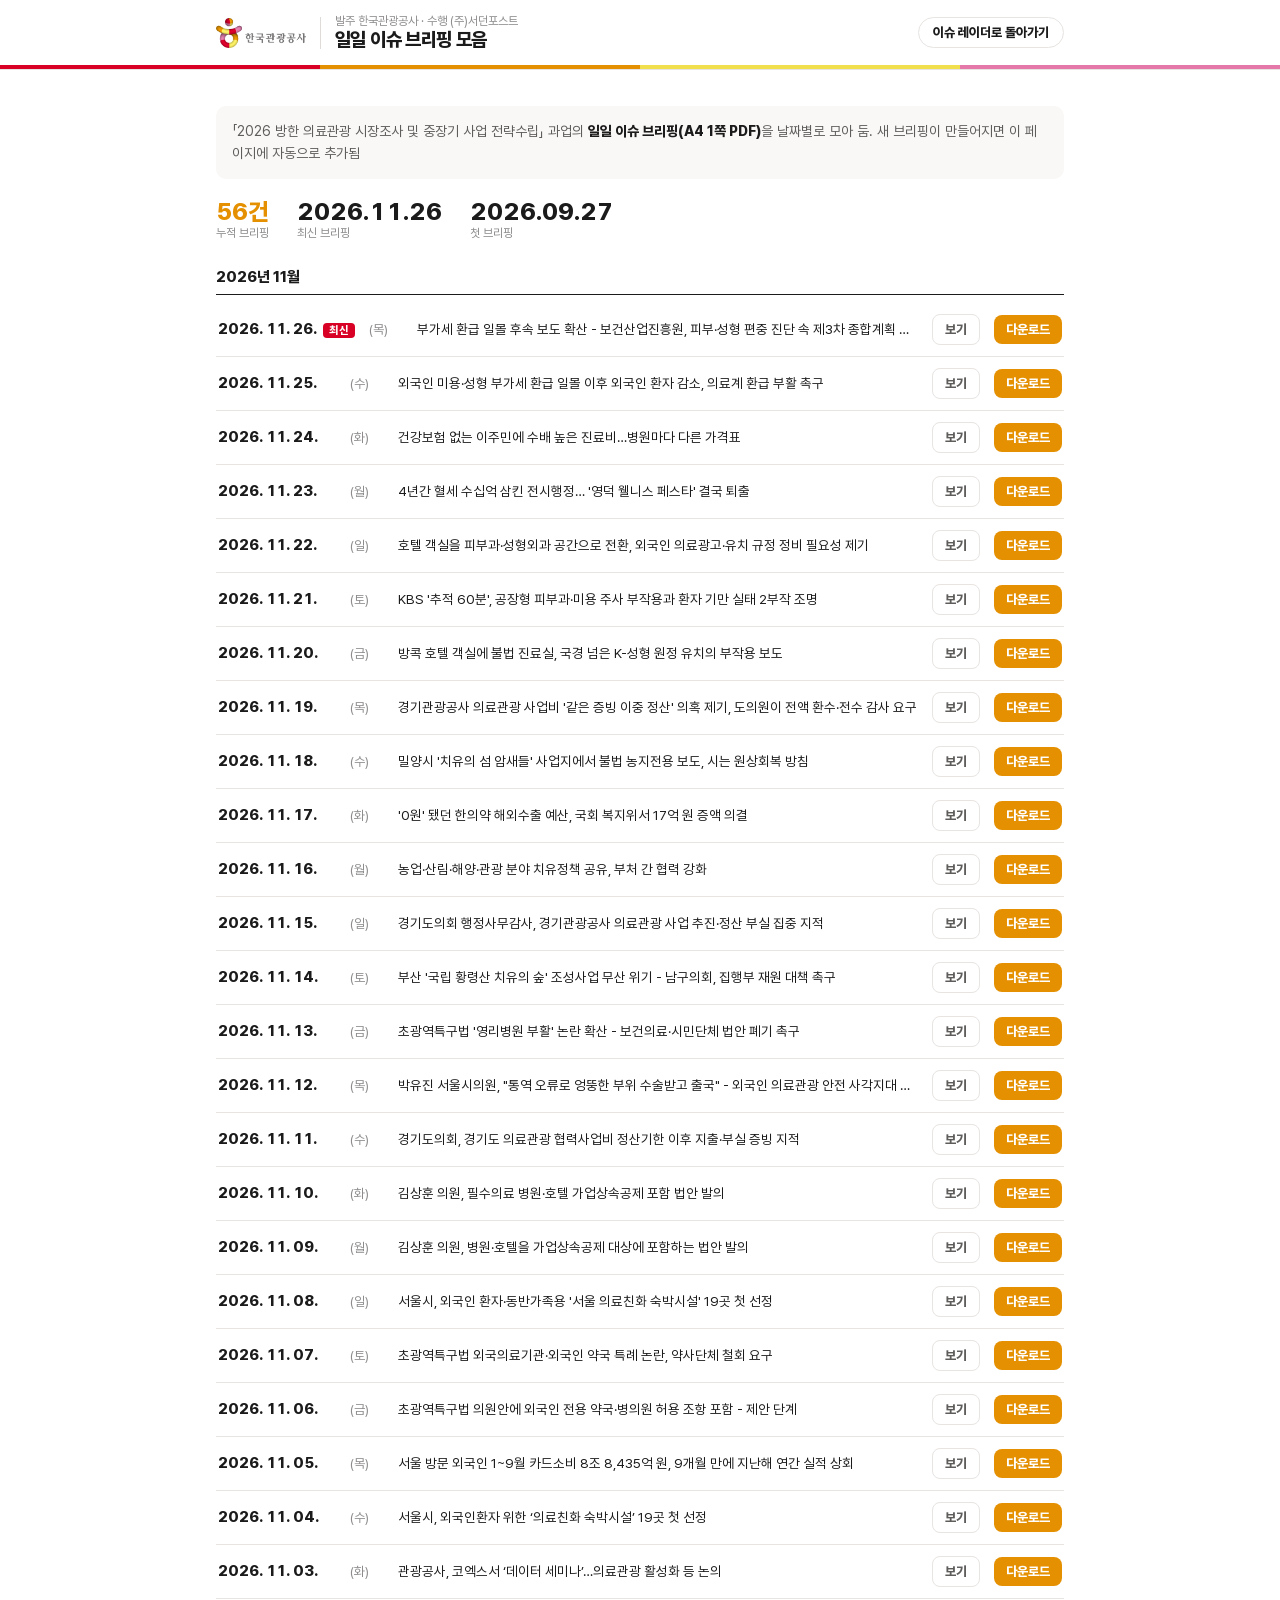
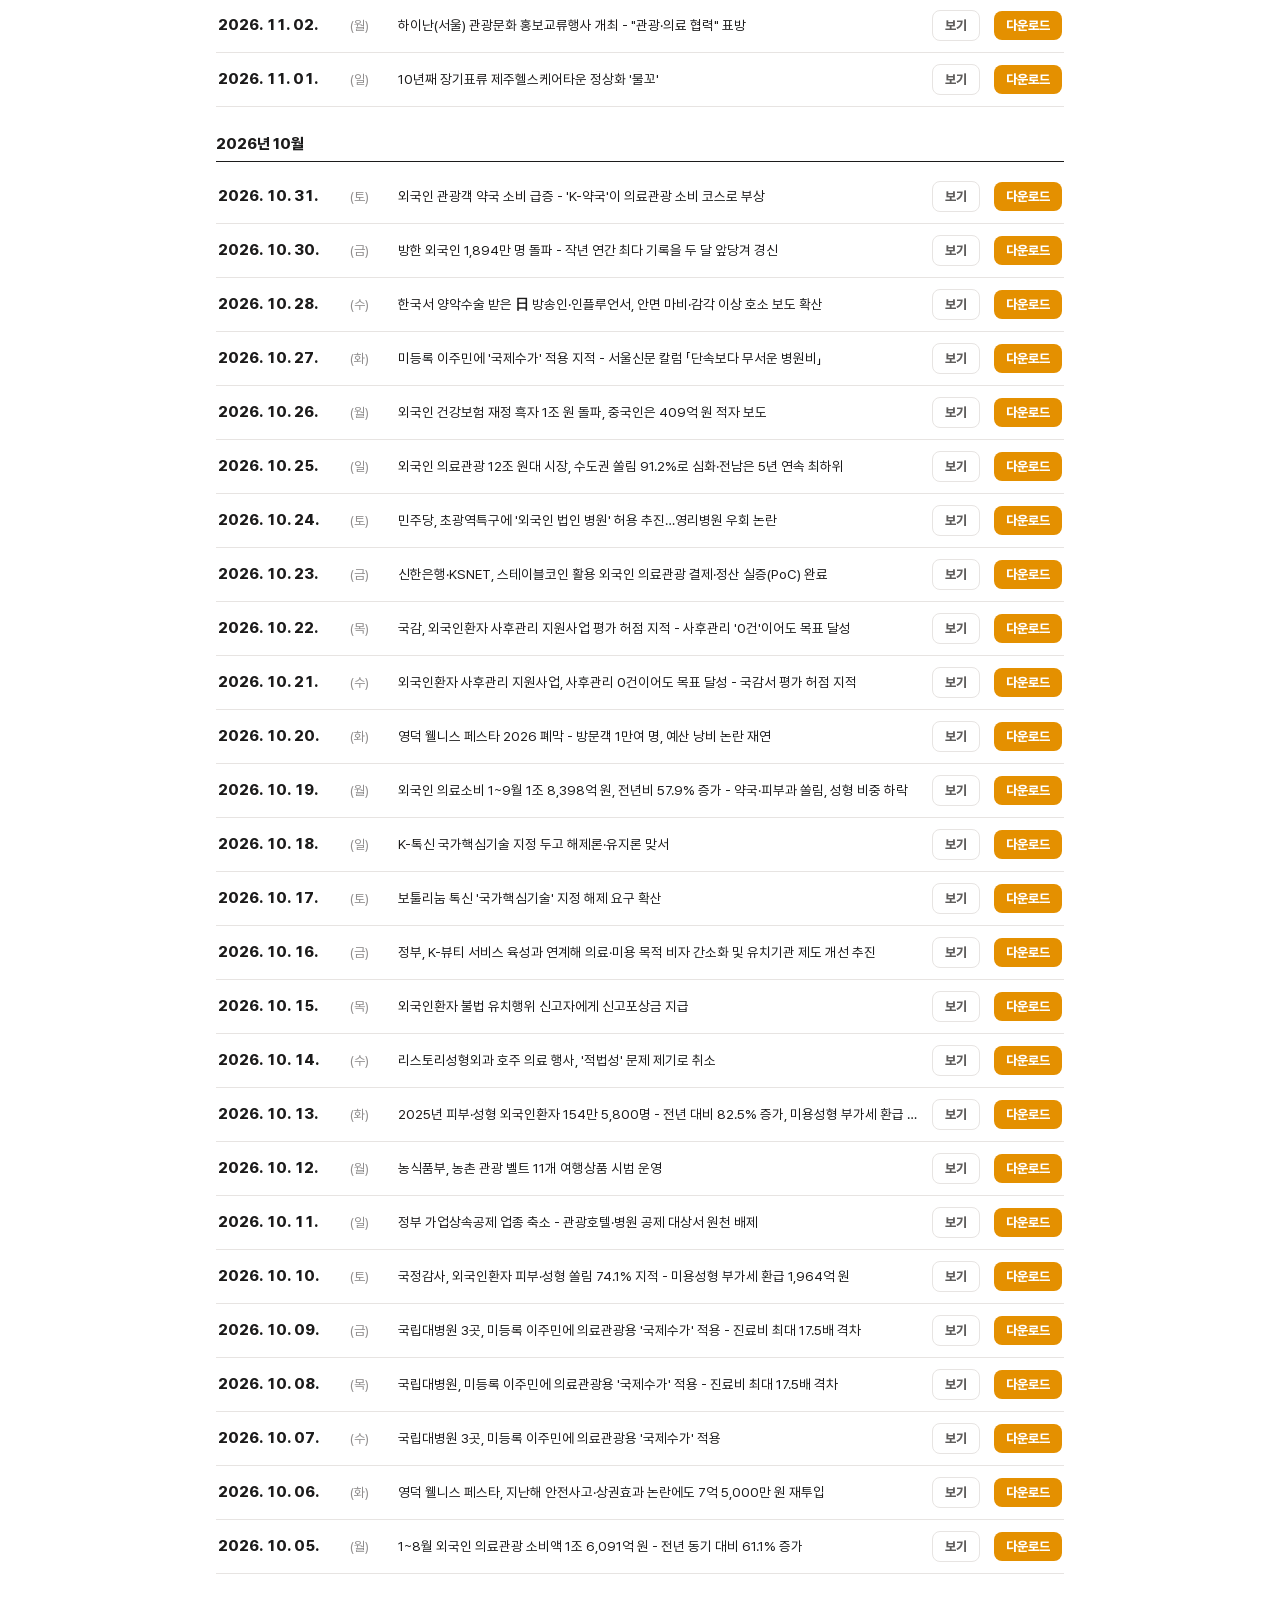
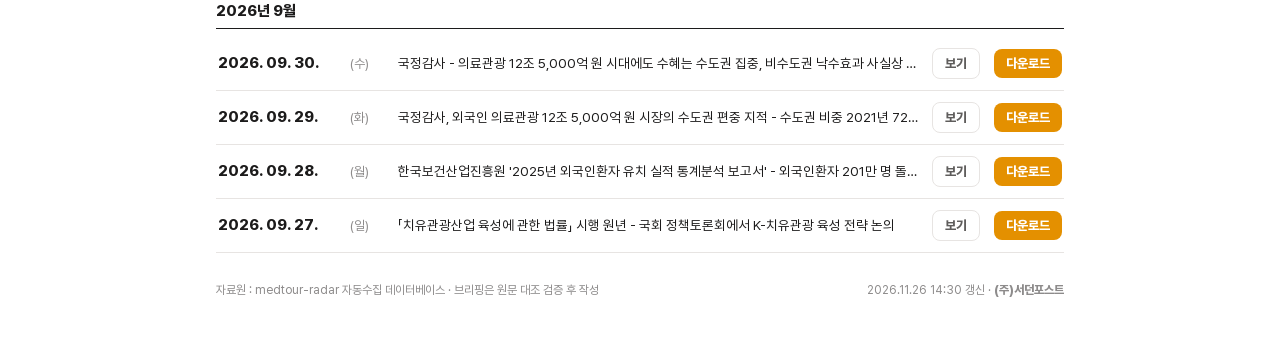
==== commit 179d0b3b: "radar: 2026-11-26 자동 갱신" ====
--- a/docs/briefings/index.html
+++ b/docs/briefings/index.html
@@ -34,4 +34,4 @@
 @media (max-width:560px){.d{min-width:96px}.back{margin-left:0}
 li{gap:8px 12px}
 .n{order:9;flex-basis:100%;white-space:normal;font-size:13px;display:-webkit-box;-webkit-line-clamp:2;-webkit-box-orient:vertical}}
-</style></head><body><header class="mast"><div class="in"><img class="logo" src="../assets/kto_signature.png" alt="한국관광공사"><span class="vr"></span><div><span class="t1">발주 한국관광공사 · 수행 (주)서던포스트</span><span class="t2">일일 이슈 브리핑 모음</span></div><a class="back" href="../">이슈 레이더로 돌아가기</a></div><div class="ribbon"><i></i><i></i><i></i><i></i></div></header><div class="wrap"><p class="lead">「2026 방한 의료관광 시장조사 및 중장기 사업 전략수립」 과업의 <b>일일 이슈 브리핑(A4 1쪽 PDF)</b>을 날짜별로 모아 둠. 새 브리핑이 만들어지면 이 페이지에 자동으로 추가됨</p><div class="kpi"><div class="o"><b>56건</b>누적 브리핑</div><div><b>2026.11.26</b>최신 브리핑</div><div><b>2026.09.27</b>첫 브리핑</div></div><h2>2026년 11월</h2><ul><li><span class="d">2026. 11. 26.<span class="new">최신</span></span><span class="w">(목)</span><span class="n" title="부가세 환급 일몰 후속 보도 확산 - 보건산업진흥원, 피부·성형 편중 진단 속 제3차 종합계획 수립 중">부가세 환급 일몰 후속 보도 확산 - 보건산업진흥원, 피부·성형 편중 진단 속 제3차 종합계획 수립 중</span><a class="btn v" href="brief_20261126.pdf" target="_blank" rel="noopener">보기</a><a class="btn dl" href="brief_20261126.pdf" download="이슈브리핑_20261126.pdf">다운로드</a></li><li><span class="d">2026. 11. 25.</span><span class="w">(수)</span><span class="n" title="외국인 미용·성형 부가세 환급 일몰 이후 외국인 환자 감소, 의료계 환급 부활 촉구">외국인 미용·성형 부가세 환급 일몰 이후 외국인 환자 감소, 의료계 환급 부활 촉구</span><a class="btn v" href="brief_20261125.pdf" target="_blank" rel="noopener">보기</a><a class="btn dl" href="brief_20261125.pdf" download="이슈브리핑_20261125.pdf">다운로드</a></li><li><span class="d">2026. 11. 24.</span><span class="w">(화)</span><span class="n" title="건강보험 없는 이주민에 수배 높은 진료비…병원마다 다른 가격표">건강보험 없는 이주민에 수배 높은 진료비…병원마다 다른 가격표</span><a class="btn v" href="brief_20261124.pdf" target="_blank" rel="noopener">보기</a><a class="btn dl" href="brief_20261124.pdf" download="이슈브리핑_20261124.pdf">다운로드</a></li><li><span class="d">2026. 11. 23.</span><span class="w">(월)</span><span class="n" title="4년간 혈세 수십억 삼킨 전시행정… &#x27;영덕 웰니스 페스타&#x27; 결국 퇴출">4년간 혈세 수십억 삼킨 전시행정… &#x27;영덕 웰니스 페스타&#x27; 결국 퇴출</span><a class="btn v" href="brief_20261123.pdf" target="_blank" rel="noopener">보기</a><a class="btn dl" href="brief_20261123.pdf" download="이슈브리핑_20261123.pdf">다운로드</a></li><li><span class="d">2026. 11. 22.</span><span class="w">(일)</span><span class="n" title="호텔 객실을 피부과·성형외과 공간으로 전환, 외국인 의료광고·유치 규정 정비 필요성 제기">호텔 객실을 피부과·성형외과 공간으로 전환, 외국인 의료광고·유치 규정 정비 필요성 제기</span><a class="btn v" href="brief_20261122.pdf" target="_blank" rel="noopener">보기</a><a class="btn dl" href="brief_20261122.pdf" download="이슈브리핑_20261122.pdf">다운로드</a></li><li><span class="d">2026. 11. 21.</span><span class="w">(토)</span><span class="n" title="KBS &#x27;추적 60분&#x27;, 공장형 피부과·미용 주사 부작용과 환자 기만 실태 2부작 조명">KBS &#x27;추적 60분&#x27;, 공장형 피부과·미용 주사 부작용과 환자 기만 실태 2부작 조명</span><a class="btn v" href="brief_20261121.pdf" target="_blank" rel="noopener">보기</a><a class="btn dl" href="brief_20261121.pdf" download="이슈브리핑_20261121.pdf">다운로드</a></li><li><span class="d">2026. 11. 20.</span><span class="w">(금)</span><span class="n" title="방콕 호텔 객실에 불법 진료실, 국경 넘은 K-성형 원정 유치의 부작용 보도">방콕 호텔 객실에 불법 진료실, 국경 넘은 K-성형 원정 유치의 부작용 보도</span><a class="btn v" href="brief_20261120.pdf" target="_blank" rel="noopener">보기</a><a class="btn dl" href="brief_20261120.pdf" download="이슈브리핑_20261120.pdf">다운로드</a></li><li><span class="d">2026. 11. 19.</span><span class="w">(목)</span><span class="n" title="경기관광공사 의료관광 사업비 &#x27;같은 증빙 이중 정산&#x27; 의혹 제기, 도의원이 전액 환수·전수 감사 요구">경기관광공사 의료관광 사업비 &#x27;같은 증빙 이중 정산&#x27; 의혹 제기, 도의원이 전액 환수·전수 감사 요구</span><a class="btn v" href="brief_20261119.pdf" target="_blank" rel="noopener">보기</a><a class="btn dl" href="brief_20261119.pdf" download="이슈브리핑_20261119.pdf">다운로드</a></li><li><span class="d">2026. 11. 18.</span><span class="w">(수)</span><span class="n" title="밀양시 &#x27;치유의 섬 암새들&#x27; 사업지에서 불법 농지전용 보도, 시는 원상회복 방침">밀양시 &#x27;치유의 섬 암새들&#x27; 사업지에서 불법 농지전용 보도, 시는 원상회복 방침</span><a class="btn v" href="brief_20261118.pdf" target="_blank" rel="noopener">보기</a><a class="btn dl" href="brief_20261118.pdf" download="이슈브리핑_20261118.pdf">다운로드</a></li><li><span class="d">2026. 11. 17.</span><span class="w">(화)</span><span class="n" title="&#x27;0원&#x27; 됐던 한의약 해외수출 예산, 국회 복지위서 17억 원 증액 의결">&#x27;0원&#x27; 됐던 한의약 해외수출 예산, 국회 복지위서 17억 원 증액 의결</span><a class="btn v" href="brief_20261117.pdf" target="_blank" rel="noopener">보기</a><a class="btn dl" href="brief_20261117.pdf" download="이슈브리핑_20261117.pdf">다운로드</a></li><li><span class="d">2026. 11. 16.</span><span class="w">(월)</span><span class="n" title="농업·산림·해양·관광 분야 치유정책 공유, 부처 간 협력 강화">농업·산림·해양·관광 분야 치유정책 공유, 부처 간 협력 강화</span><a class="btn v" href="brief_20261116.pdf" target="_blank" rel="noopener">보기</a><a class="btn dl" href="brief_20261116.pdf" download="이슈브리핑_20261116.pdf">다운로드</a></li><li><span class="d">2026. 11. 15.</span><span class="w">(일)</span><span class="n" title="경기도의회 행정사무감사, 경기관광공사 의료관광 사업 추진·정산 부실 집중 지적">경기도의회 행정사무감사, 경기관광공사 의료관광 사업 추진·정산 부실 집중 지적</span><a class="btn v" href="brief_20261115.pdf" target="_blank" rel="noopener">보기</a><a class="btn dl" href="brief_20261115.pdf" download="이슈브리핑_20261115.pdf">다운로드</a></li><li><span class="d">2026. 11. 14.</span><span class="w">(토)</span><span class="n" title="부산 &#x27;국립 황령산 치유의 숲&#x27; 조성사업 무산 위기 - 남구의회, 집행부 재원 대책 촉구">부산 &#x27;국립 황령산 치유의 숲&#x27; 조성사업 무산 위기 - 남구의회, 집행부 재원 대책 촉구</span><a class="btn v" href="brief_20261114.pdf" target="_blank" rel="noopener">보기</a><a class="btn dl" href="brief_20261114.pdf" download="이슈브리핑_20261114.pdf">다운로드</a></li><li><span class="d">2026. 11. 13.</span><span class="w">(금)</span><span class="n" title="초광역특구법 &#x27;영리병원 부활&#x27; 논란 확산 - 보건의료·시민단체 법안 폐기 촉구">초광역특구법 &#x27;영리병원 부활&#x27; 논란 확산 - 보건의료·시민단체 법안 폐기 촉구</span><a class="btn v" href="brief_20261113.pdf" target="_blank" rel="noopener">보기</a><a class="btn dl" href="brief_20261113.pdf" download="이슈브리핑_20261113.pdf">다운로드</a></li><li><span class="d">2026. 11. 12.</span><span class="w">(목)</span><span class="n" title="박유진 서울시의원, &quot;통역 오류로 엉뚱한 부위 수술받고 출국&quot; - 외국인 의료관광 안전 사각지대 지적">박유진 서울시의원, &quot;통역 오류로 엉뚱한 부위 수술받고 출국&quot; - 외국인 의료관광 안전 사각지대 지적</span><a class="btn v" href="brief_20261112.pdf" target="_blank" rel="noopener">보기</a><a class="btn dl" href="brief_20261112.pdf" download="이슈브리핑_20261112.pdf">다운로드</a></li><li><span class="d">2026. 11. 11.</span><span class="w">(수)</span><span class="n" title="경기도의회, 경기도 의료관광 협력사업비 정산기한 이후 지출·부실 증빙 지적">경기도의회, 경기도 의료관광 협력사업비 정산기한 이후 지출·부실 증빙 지적</span><a class="btn v" href="brief_20261111.pdf" target="_blank" rel="noopener">보기</a><a class="btn dl" href="brief_20261111.pdf" download="이슈브리핑_20261111.pdf">다운로드</a></li><li><span class="d">2026. 11. 10.</span><span class="w">(화)</span><span class="n" title="김상훈 의원, 필수의료 병원·호텔 가업상속공제 포함 법안 발의">김상훈 의원, 필수의료 병원·호텔 가업상속공제 포함 법안 발의</span><a class="btn v" href="brief_20261110.pdf" target="_blank" rel="noopener">보기</a><a class="btn dl" href="brief_20261110.pdf" download="이슈브리핑_20261110.pdf">다운로드</a></li><li><span class="d">2026. 11. 09.</span><span class="w">(월)</span><span class="n" title="김상훈 의원, 병원·호텔을 가업상속공제 대상에 포함하는 법안 발의">김상훈 의원, 병원·호텔을 가업상속공제 대상에 포함하는 법안 발의</span><a class="btn v" href="brief_20261109.pdf" target="_blank" rel="noopener">보기</a><a class="btn dl" href="brief_20261109.pdf" download="이슈브리핑_20261109.pdf">다운로드</a></li><li><span class="d">2026. 11. 08.</span><span class="w">(일)</span><span class="n" title="서울시, 외국인 환자·동반가족용 &#x27;서울 의료친화 숙박시설&#x27; 19곳 첫 선정">서울시, 외국인 환자·동반가족용 &#x27;서울 의료친화 숙박시설&#x27; 19곳 첫 선정</span><a class="btn v" href="brief_20261108.pdf" target="_blank" rel="noopener">보기</a><a class="btn dl" href="brief_20261108.pdf" download="이슈브리핑_20261108.pdf">다운로드</a></li><li><span class="d">2026. 11. 07.</span><span class="w">(토)</span><span class="n" title="초광역특구법 외국의료기관·외국인 약국 특례 논란, 약사단체 철회 요구">초광역특구법 외국의료기관·외국인 약국 특례 논란, 약사단체 철회 요구</span><a class="btn v" href="brief_20261107.pdf" target="_blank" rel="noopener">보기</a><a class="btn dl" href="brief_20261107.pdf" download="이슈브리핑_20261107.pdf">다운로드</a></li><li><span class="d">2026. 11. 06.</span><span class="w">(금)</span><span class="n" title="초광역특구법 의원안에 외국인 전용 약국·병의원 허용 조항 포함 - 제안 단계">초광역특구법 의원안에 외국인 전용 약국·병의원 허용 조항 포함 - 제안 단계</span><a class="btn v" href="brief_20261106.pdf" target="_blank" rel="noopener">보기</a><a class="btn dl" href="brief_20261106.pdf" download="이슈브리핑_20261106.pdf">다운로드</a></li><li><span class="d">2026. 11. 05.</span><span class="w">(목)</span><span class="n" title="서울 방문 외국인 1~9월 카드소비 8조 8,435억 원, 9개월 만에 지난해 연간 실적 상회">서울 방문 외국인 1~9월 카드소비 8조 8,435억 원, 9개월 만에 지난해 연간 실적 상회</span><a class="btn v" href="brief_20261105.pdf" target="_blank" rel="noopener">보기</a><a class="btn dl" href="brief_20261105.pdf" download="이슈브리핑_20261105.pdf">다운로드</a></li><li><span class="d">2026. 11. 04.</span><span class="w">(수)</span><span class="n" title="서울시, 외국인환자 위한 ‘의료친화 숙박시설’ 19곳 첫 선정">서울시, 외국인환자 위한 ‘의료친화 숙박시설’ 19곳 첫 선정</span><a class="btn v" href="brief_20261104.pdf" target="_blank" rel="noopener">보기</a><a class="btn dl" href="brief_20261104.pdf" download="이슈브리핑_20261104.pdf">다운로드</a></li><li><span class="d">2026. 11. 03.</span><span class="w">(화)</span><span class="n" title="관광공사, 코엑스서 ‘데이터 세미나’…의료관광 활성화 등 논의">관광공사, 코엑스서 ‘데이터 세미나’…의료관광 활성화 등 논의</span><a class="btn v" href="brief_20261103.pdf" target="_blank" rel="noopener">보기</a><a class="btn dl" href="brief_20261103.pdf" download="이슈브리핑_20261103.pdf">다운로드</a></li><li><span class="d">2026. 11. 02.</span><span class="w">(월)</span><span class="n" title="하이난(서울) 관광문화 홍보교류행사 개최 - &quot;관광·의료 협력&quot; 표방">하이난(서울) 관광문화 홍보교류행사 개최 - &quot;관광·의료 협력&quot; 표방</span><a class="btn v" href="brief_20261102.pdf" target="_blank" rel="noopener">보기</a><a class="btn dl" href="brief_20261102.pdf" download="이슈브리핑_20261102.pdf">다운로드</a></li><li><span class="d">2026. 11. 01.</span><span class="w">(일)</span><span class="n" title="10년째 장기표류 제주헬스케어타운 정상화 &#x27;물꼬&#x27;">10년째 장기표류 제주헬스케어타운 정상화 &#x27;물꼬&#x27;</span><a class="btn v" href="brief_20261101.pdf" target="_blank" rel="noopener">보기</a><a class="btn dl" href="brief_20261101.pdf" download="이슈브리핑_20261101.pdf">다운로드</a></li></ul><h2>2026년 10월</h2><ul><li><span class="d">2026. 10. 31.</span><span class="w">(토)</span><span class="n" title="외국인 관광객 약국 소비 급증 - &#x27;K-약국&#x27;이 의료관광 소비 코스로 부상">외국인 관광객 약국 소비 급증 - &#x27;K-약국&#x27;이 의료관광 소비 코스로 부상</span><a class="btn v" href="brief_20261031.pdf" target="_blank" rel="noopener">보기</a><a class="btn dl" href="brief_20261031.pdf" download="이슈브리핑_20261031.pdf">다운로드</a></li><li><span class="d">2026. 10. 30.</span><span class="w">(금)</span><span class="n" title="방한 외국인 1,894만 명 돌파 - 작년 연간 최다 기록을 두 달 앞당겨 경신">방한 외국인 1,894만 명 돌파 - 작년 연간 최다 기록을 두 달 앞당겨 경신</span><a class="btn v" href="brief_20261030.pdf" target="_blank" rel="noopener">보기</a><a class="btn dl" href="brief_20261030.pdf" download="이슈브리핑_20261030.pdf">다운로드</a></li><li><span class="d">2026. 10. 28.</span><span class="w">(수)</span><span class="n" title="한국서 양악수술 받은 日 방송인·인플루언서, 안면 마비·감각 이상 호소 보도 확산">한국서 양악수술 받은 日 방송인·인플루언서, 안면 마비·감각 이상 호소 보도 확산</span><a class="btn v" href="brief_20261028.pdf" target="_blank" rel="noopener">보기</a><a class="btn dl" href="brief_20261028.pdf" download="이슈브리핑_20261028.pdf">다운로드</a></li><li><span class="d">2026. 10. 27.</span><span class="w">(화)</span><span class="n" title="미등록 이주민에 &#x27;국제수가&#x27; 적용 지적 - 서울신문 칼럼 「단속보다 무서운 병원비」">미등록 이주민에 &#x27;국제수가&#x27; 적용 지적 - 서울신문 칼럼 「단속보다 무서운 병원비」</span><a class="btn v" href="brief_20261027.pdf" target="_blank" rel="noopener">보기</a><a class="btn dl" href="brief_20261027.pdf" download="이슈브리핑_20261027.pdf">다운로드</a></li><li><span class="d">2026. 10. 26.</span><span class="w">(월)</span><span class="n" title="외국인 건강보험 재정 흑자 1조 원 돌파, 중국인은 409억 원 적자 보도">외국인 건강보험 재정 흑자 1조 원 돌파, 중국인은 409억 원 적자 보도</span><a class="btn v" href="brief_20261026.pdf" target="_blank" rel="noopener">보기</a><a class="btn dl" href="brief_20261026.pdf" download="이슈브리핑_20261026.pdf">다운로드</a></li><li><span class="d">2026. 10. 25.</span><span class="w">(일)</span><span class="n" title="외국인 의료관광 12조 원대 시장, 수도권 쏠림 91.2%로 심화·전남은 5년 연속 최하위">외국인 의료관광 12조 원대 시장, 수도권 쏠림 91.2%로 심화·전남은 5년 연속 최하위</span><a class="btn v" href="brief_20261025.pdf" target="_blank" rel="noopener">보기</a><a class="btn dl" href="brief_20261025.pdf" download="이슈브리핑_20261025.pdf">다운로드</a></li><li><span class="d">2026. 10. 24.</span><span class="w">(토)</span><span class="n" title="민주당, 초광역특구에 &#x27;외국인 법인 병원&#x27; 허용 추진…영리병원 우회 논란">민주당, 초광역특구에 &#x27;외국인 법인 병원&#x27; 허용 추진…영리병원 우회 논란</span><a class="btn v" href="brief_20261024.pdf" target="_blank" rel="noopener">보기</a><a class="btn dl" href="brief_20261024.pdf" download="이슈브리핑_20261024.pdf">다운로드</a></li><li><span class="d">2026. 10. 23.</span><span class="w">(금)</span><span class="n" title="신한은행·KSNET, 스테이블코인 활용 외국인 의료관광 결제·정산 실증(PoC) 완료">신한은행·KSNET, 스테이블코인 활용 외국인 의료관광 결제·정산 실증(PoC) 완료</span><a class="btn v" href="brief_20261023.pdf" target="_blank" rel="noopener">보기</a><a class="btn dl" href="brief_20261023.pdf" download="이슈브리핑_20261023.pdf">다운로드</a></li><li><span class="d">2026. 10. 22.</span><span class="w">(목)</span><span class="n" title="국감, 외국인환자 사후관리 지원사업 평가 허점 지적 - 사후관리 &#x27;0건&#x27;이어도 목표 달성">국감, 외국인환자 사후관리 지원사업 평가 허점 지적 - 사후관리 &#x27;0건&#x27;이어도 목표 달성</span><a class="btn v" href="brief_20261022.pdf" target="_blank" rel="noopener">보기</a><a class="btn dl" href="brief_20261022.pdf" download="이슈브리핑_20261022.pdf">다운로드</a></li><li><span class="d">2026. 10. 21.</span><span class="w">(수)</span><span class="n" title="외국인환자 사후관리 지원사업, 사후관리 0건이어도 목표 달성 - 국감서 평가 허점 지적">외국인환자 사후관리 지원사업, 사후관리 0건이어도 목표 달성 - 국감서 평가 허점 지적</span><a class="btn v" href="brief_20261021.pdf" target="_blank" rel="noopener">보기</a><a class="btn dl" href="brief_20261021.pdf" download="이슈브리핑_20261021.pdf">다운로드</a></li><li><span class="d">2026. 10. 20.</span><span class="w">(화)</span><span class="n" title="영덕 웰니스 페스타 2026 폐막 - 방문객 1만여 명, 예산 낭비 논란 재연">영덕 웰니스 페스타 2026 폐막 - 방문객 1만여 명, 예산 낭비 논란 재연</span><a class="btn v" href="brief_20261020.pdf" target="_blank" rel="noopener">보기</a><a class="btn dl" href="brief_20261020.pdf" download="이슈브리핑_20261020.pdf">다운로드</a></li><li><span class="d">2026. 10. 19.</span><span class="w">(월)</span><span class="n" title="외국인 의료소비 1~9월 1조 8,398억 원, 전년비 57.9% 증가 - 약국·피부과 쏠림, 성형 비중 하락">외국인 의료소비 1~9월 1조 8,398억 원, 전년비 57.9% 증가 - 약국·피부과 쏠림, 성형 비중 하락</span><a class="btn v" href="brief_20261019.pdf" target="_blank" rel="noopener">보기</a><a class="btn dl" href="brief_20261019.pdf" download="이슈브리핑_20261019.pdf">다운로드</a></li><li><span class="d">2026. 10. 18.</span><span class="w">(일)</span><span class="n" title="K-톡신 국가핵심기술 지정 두고 해제론·유지론 맞서">K-톡신 국가핵심기술 지정 두고 해제론·유지론 맞서</span><a class="btn v" href="brief_20261018.pdf" target="_blank" rel="noopener">보기</a><a class="btn dl" href="brief_20261018.pdf" download="이슈브리핑_20261018.pdf">다운로드</a></li><li><span class="d">2026. 10. 17.</span><span class="w">(토)</span><span class="n" title="보툴리눔 톡신 &#x27;국가핵심기술&#x27; 지정 해제 요구 확산">보툴리눔 톡신 &#x27;국가핵심기술&#x27; 지정 해제 요구 확산</span><a class="btn v" href="brief_20261017.pdf" target="_blank" rel="noopener">보기</a><a class="btn dl" href="brief_20261017.pdf" download="이슈브리핑_20261017.pdf">다운로드</a></li><li><span class="d">2026. 10. 16.</span><span class="w">(금)</span><span class="n" title="정부, K-뷰티 서비스 육성과 연계해 의료·미용 목적 비자 간소화 및 유치기관 제도 개선 추진">정부, K-뷰티 서비스 육성과 연계해 의료·미용 목적 비자 간소화 및 유치기관 제도 개선 추진</span><a class="btn v" href="brief_20261016.pdf" target="_blank" rel="noopener">보기</a><a class="btn dl" href="brief_20261016.pdf" download="이슈브리핑_20261016.pdf">다운로드</a></li><li><span class="d">2026. 10. 15.</span><span class="w">(목)</span><span class="n" title="외국인환자 불법 유치행위 신고자에게 신고포상금 지급">외국인환자 불법 유치행위 신고자에게 신고포상금 지급</span><a class="btn v" href="brief_20261015.pdf" target="_blank" rel="noopener">보기</a><a class="btn dl" href="brief_20261015.pdf" download="이슈브리핑_20261015.pdf">다운로드</a></li><li><span class="d">2026. 10. 14.</span><span class="w">(수)</span><span class="n" title="리스토리성형외과 호주 의료 행사, &#x27;적법성&#x27; 문제 제기로 취소">리스토리성형외과 호주 의료 행사, &#x27;적법성&#x27; 문제 제기로 취소</span><a class="btn v" href="brief_20261014.pdf" target="_blank" rel="noopener">보기</a><a class="btn dl" href="brief_20261014.pdf" download="이슈브리핑_20261014.pdf">다운로드</a></li><li><span class="d">2026. 10. 13.</span><span class="w">(화)</span><span class="n" title="2025년 피부·성형 외국인환자 154만 5,800명 - 전년 대비 82.5% 증가, 미용성형 부가세 환급 1,964억 원">2025년 피부·성형 외국인환자 154만 5,800명 - 전년 대비 82.5% 증가, 미용성형 부가세 환급 1,964억 원</span><a class="btn v" href="brief_20261013.pdf" target="_blank" rel="noopener">보기</a><a class="btn dl" href="brief_20261013.pdf" download="이슈브리핑_20261013.pdf">다운로드</a></li><li><span class="d">2026. 10. 12.</span><span class="w">(월)</span><span class="n" title="농식품부, 농촌 관광 벨트 11개 여행상품 시범 운영">농식품부, 농촌 관광 벨트 11개 여행상품 시범 운영</span><a class="btn v" href="brief_20261012.pdf" target="_blank" rel="noopener">보기</a><a class="btn dl" href="brief_20261012.pdf" download="이슈브리핑_20261012.pdf">다운로드</a></li><li><span class="d">2026. 10. 11.</span><span class="w">(일)</span><span class="n" title="정부 가업상속공제 업종 축소 - 관광호텔·병원 공제 대상서 원천 배제">정부 가업상속공제 업종 축소 - 관광호텔·병원 공제 대상서 원천 배제</span><a class="btn v" href="brief_20261011.pdf" target="_blank" rel="noopener">보기</a><a class="btn dl" href="brief_20261011.pdf" download="이슈브리핑_20261011.pdf">다운로드</a></li><li><span class="d">2026. 10. 10.</span><span class="w">(토)</span><span class="n" title="국정감사, 외국인환자 피부·성형 쏠림 74.1% 지적 - 미용성형 부가세 환급 1,964억 원">국정감사, 외국인환자 피부·성형 쏠림 74.1% 지적 - 미용성형 부가세 환급 1,964억 원</span><a class="btn v" href="brief_20261010.pdf" target="_blank" rel="noopener">보기</a><a class="btn dl" href="brief_20261010.pdf" download="이슈브리핑_20261010.pdf">다운로드</a></li><li><span class="d">2026. 10. 09.</span><span class="w">(금)</span><span class="n" title="국립대병원 3곳, 미등록 이주민에 의료관광용 &#x27;국제수가&#x27; 적용 - 진료비 최대 17.5배 격차">국립대병원 3곳, 미등록 이주민에 의료관광용 &#x27;국제수가&#x27; 적용 - 진료비 최대 17.5배 격차</span><a class="btn v" href="brief_20261009.pdf" target="_blank" rel="noopener">보기</a><a class="btn dl" href="brief_20261009.pdf" download="이슈브리핑_20261009.pdf">다운로드</a></li><li><span class="d">2026. 10. 08.</span><span class="w">(목)</span><span class="n" title="국립대병원, 미등록 이주민에 의료관광용 &#x27;국제수가&#x27; 적용 - 진료비 최대 17.5배 격차">국립대병원, 미등록 이주민에 의료관광용 &#x27;국제수가&#x27; 적용 - 진료비 최대 17.5배 격차</span><a class="btn v" href="brief_20261008.pdf" target="_blank" rel="noopener">보기</a><a class="btn dl" href="brief_20261008.pdf" download="이슈브리핑_20261008.pdf">다운로드</a></li><li><span class="d">2026. 10. 07.</span><span class="w">(수)</span><span class="n" title="국립대병원 3곳, 미등록 이주민에 의료관광용 &#x27;국제수가&#x27; 적용">국립대병원 3곳, 미등록 이주민에 의료관광용 &#x27;국제수가&#x27; 적용</span><a class="btn v" href="brief_20261007.pdf" target="_blank" rel="noopener">보기</a><a class="btn dl" href="brief_20261007.pdf" download="이슈브리핑_20261007.pdf">다운로드</a></li><li><span class="d">2026. 10. 06.</span><span class="w">(화)</span><span class="n" title="영덕 웰니스 페스타, 지난해 안전사고·상권효과 논란에도 7억 5,000만 원 재투입">영덕 웰니스 페스타, 지난해 안전사고·상권효과 논란에도 7억 5,000만 원 재투입</span><a class="btn v" href="brief_20261006.pdf" target="_blank" rel="noopener">보기</a><a class="btn dl" href="brief_20261006.pdf" download="이슈브리핑_20261006.pdf">다운로드</a></li><li><span class="d">2026. 10. 05.</span><span class="w">(월)</span><span class="n" title="1~8월 외국인 의료관광 소비액 1조 6,091억 원 - 전년 동기 대비 61.1% 증가">1~8월 외국인 의료관광 소비액 1조 6,091억 원 - 전년 동기 대비 61.1% 증가</span><a class="btn v" href="brief_20261005.pdf" target="_blank" rel="noopener">보기</a><a class="btn dl" href="brief_20261005.pdf" download="이슈브리핑_20261005.pdf">다운로드</a></li></ul><h2>2026년 9월</h2><ul><li><span class="d">2026. 09. 30.</span><span class="w">(수)</span><span class="n" title="국정감사 - 의료관광 12조 5,000억 원 시대에도 수혜는 수도권 집중, 비수도권 낙수효과 사실상 부재">국정감사 - 의료관광 12조 5,000억 원 시대에도 수혜는 수도권 집중, 비수도권 낙수효과 사실상 부재</span><a class="btn v" href="brief_20260930.pdf" target="_blank" rel="noopener">보기</a><a class="btn dl" href="brief_20260930.pdf" download="이슈브리핑_20260930.pdf">다운로드</a></li><li><span class="d">2026. 09. 29.</span><span class="w">(화)</span><span class="n" title="국정감사, 외국인 의료관광 12조 5,000억 원 시장의 수도권 편중 지적 - 수도권 비중 2021년 72.9% → 2025년 91.2%">국정감사, 외국인 의료관광 12조 5,000억 원 시장의 수도권 편중 지적 - 수도권 비중 2021년 72.9% → 2025년 91.2%</span><a class="btn v" href="brief_20260929.pdf" target="_blank" rel="noopener">보기</a><a class="btn dl" href="brief_20260929.pdf" download="이슈브리핑_20260929.pdf">다운로드</a></li><li><span class="d">2026. 09. 28.</span><span class="w">(월)</span><span class="n" title="한국보건산업진흥원 &#x27;2025년 외국인환자 유치 실적 통계분석 보고서&#x27; - 외국인환자 201만 명 돌파">한국보건산업진흥원 &#x27;2025년 외국인환자 유치 실적 통계분석 보고서&#x27; - 외국인환자 201만 명 돌파</span><a class="btn v" href="brief_20260928.pdf" target="_blank" rel="noopener">보기</a><a class="btn dl" href="brief_20260928.pdf" download="이슈브리핑_20260928.pdf">다운로드</a></li><li><span class="d">2026. 09. 27.</span><span class="w">(일)</span><span class="n" title="「치유관광산업 육성에 관한 법률」 시행 원년 - 국회 정책토론회에서 K-치유관광 육성 전략 논의">「치유관광산업 육성에 관한 법률」 시행 원년 - 국회 정책토론회에서 K-치유관광 육성 전략 논의</span><a class="btn v" href="brief_20260927.pdf" target="_blank" rel="noopener">보기</a><a class="btn dl" href="brief_20260927.pdf" download="이슈브리핑_20260927.pdf">다운로드</a></li></ul><div class="foot"><span>자료원 : medtour-radar 자동수집 데이터베이스 · 브리핑은 원문 대조 검증 후 작성</span><span>2026.11.26 09:50 갱신 · <b>(주)서던포스트</b></span></div></div></body></html>+</style></head><body><header class="mast"><div class="in"><img class="logo" src="../assets/kto_signature.png" alt="한국관광공사"><span class="vr"></span><div><span class="t1">발주 한국관광공사 · 수행 (주)서던포스트</span><span class="t2">일일 이슈 브리핑 모음</span></div><a class="back" href="../">이슈 레이더로 돌아가기</a></div><div class="ribbon"><i></i><i></i><i></i><i></i></div></header><div class="wrap"><p class="lead">「2026 방한 의료관광 시장조사 및 중장기 사업 전략수립」 과업의 <b>일일 이슈 브리핑(A4 1쪽 PDF)</b>을 날짜별로 모아 둠. 새 브리핑이 만들어지면 이 페이지에 자동으로 추가됨</p><div class="kpi"><div class="o"><b>56건</b>누적 브리핑</div><div><b>2026.11.26</b>최신 브리핑</div><div><b>2026.09.27</b>첫 브리핑</div></div><h2>2026년 11월</h2><ul><li><span class="d">2026. 11. 26.<span class="new">최신</span></span><span class="w">(목)</span><span class="n" title="부가세 환급 일몰 후속 보도 확산 - 보건산업진흥원, 피부·성형 편중 진단 속 제3차 종합계획 수립 중">부가세 환급 일몰 후속 보도 확산 - 보건산업진흥원, 피부·성형 편중 진단 속 제3차 종합계획 수립 중</span><a class="btn v" href="brief_20261126.pdf" target="_blank" rel="noopener">보기</a><a class="btn dl" href="brief_20261126.pdf" download="이슈브리핑_20261126.pdf">다운로드</a></li><li><span class="d">2026. 11. 25.</span><span class="w">(수)</span><span class="n" title="외국인 미용·성형 부가세 환급 일몰 이후 외국인 환자 감소, 의료계 환급 부활 촉구">외국인 미용·성형 부가세 환급 일몰 이후 외국인 환자 감소, 의료계 환급 부활 촉구</span><a class="btn v" href="brief_20261125.pdf" target="_blank" rel="noopener">보기</a><a class="btn dl" href="brief_20261125.pdf" download="이슈브리핑_20261125.pdf">다운로드</a></li><li><span class="d">2026. 11. 24.</span><span class="w">(화)</span><span class="n" title="건강보험 없는 이주민에 수배 높은 진료비…병원마다 다른 가격표">건강보험 없는 이주민에 수배 높은 진료비…병원마다 다른 가격표</span><a class="btn v" href="brief_20261124.pdf" target="_blank" rel="noopener">보기</a><a class="btn dl" href="brief_20261124.pdf" download="이슈브리핑_20261124.pdf">다운로드</a></li><li><span class="d">2026. 11. 23.</span><span class="w">(월)</span><span class="n" title="4년간 혈세 수십억 삼킨 전시행정… &#x27;영덕 웰니스 페스타&#x27; 결국 퇴출">4년간 혈세 수십억 삼킨 전시행정… &#x27;영덕 웰니스 페스타&#x27; 결국 퇴출</span><a class="btn v" href="brief_20261123.pdf" target="_blank" rel="noopener">보기</a><a class="btn dl" href="brief_20261123.pdf" download="이슈브리핑_20261123.pdf">다운로드</a></li><li><span class="d">2026. 11. 22.</span><span class="w">(일)</span><span class="n" title="호텔 객실을 피부과·성형외과 공간으로 전환, 외국인 의료광고·유치 규정 정비 필요성 제기">호텔 객실을 피부과·성형외과 공간으로 전환, 외국인 의료광고·유치 규정 정비 필요성 제기</span><a class="btn v" href="brief_20261122.pdf" target="_blank" rel="noopener">보기</a><a class="btn dl" href="brief_20261122.pdf" download="이슈브리핑_20261122.pdf">다운로드</a></li><li><span class="d">2026. 11. 21.</span><span class="w">(토)</span><span class="n" title="KBS &#x27;추적 60분&#x27;, 공장형 피부과·미용 주사 부작용과 환자 기만 실태 2부작 조명">KBS &#x27;추적 60분&#x27;, 공장형 피부과·미용 주사 부작용과 환자 기만 실태 2부작 조명</span><a class="btn v" href="brief_20261121.pdf" target="_blank" rel="noopener">보기</a><a class="btn dl" href="brief_20261121.pdf" download="이슈브리핑_20261121.pdf">다운로드</a></li><li><span class="d">2026. 11. 20.</span><span class="w">(금)</span><span class="n" title="방콕 호텔 객실에 불법 진료실, 국경 넘은 K-성형 원정 유치의 부작용 보도">방콕 호텔 객실에 불법 진료실, 국경 넘은 K-성형 원정 유치의 부작용 보도</span><a class="btn v" href="brief_20261120.pdf" target="_blank" rel="noopener">보기</a><a class="btn dl" href="brief_20261120.pdf" download="이슈브리핑_20261120.pdf">다운로드</a></li><li><span class="d">2026. 11. 19.</span><span class="w">(목)</span><span class="n" title="경기관광공사 의료관광 사업비 &#x27;같은 증빙 이중 정산&#x27; 의혹 제기, 도의원이 전액 환수·전수 감사 요구">경기관광공사 의료관광 사업비 &#x27;같은 증빙 이중 정산&#x27; 의혹 제기, 도의원이 전액 환수·전수 감사 요구</span><a class="btn v" href="brief_20261119.pdf" target="_blank" rel="noopener">보기</a><a class="btn dl" href="brief_20261119.pdf" download="이슈브리핑_20261119.pdf">다운로드</a></li><li><span class="d">2026. 11. 18.</span><span class="w">(수)</span><span class="n" title="밀양시 &#x27;치유의 섬 암새들&#x27; 사업지에서 불법 농지전용 보도, 시는 원상회복 방침">밀양시 &#x27;치유의 섬 암새들&#x27; 사업지에서 불법 농지전용 보도, 시는 원상회복 방침</span><a class="btn v" href="brief_20261118.pdf" target="_blank" rel="noopener">보기</a><a class="btn dl" href="brief_20261118.pdf" download="이슈브리핑_20261118.pdf">다운로드</a></li><li><span class="d">2026. 11. 17.</span><span class="w">(화)</span><span class="n" title="&#x27;0원&#x27; 됐던 한의약 해외수출 예산, 국회 복지위서 17억 원 증액 의결">&#x27;0원&#x27; 됐던 한의약 해외수출 예산, 국회 복지위서 17억 원 증액 의결</span><a class="btn v" href="brief_20261117.pdf" target="_blank" rel="noopener">보기</a><a class="btn dl" href="brief_20261117.pdf" download="이슈브리핑_20261117.pdf">다운로드</a></li><li><span class="d">2026. 11. 16.</span><span class="w">(월)</span><span class="n" title="농업·산림·해양·관광 분야 치유정책 공유, 부처 간 협력 강화">농업·산림·해양·관광 분야 치유정책 공유, 부처 간 협력 강화</span><a class="btn v" href="brief_20261116.pdf" target="_blank" rel="noopener">보기</a><a class="btn dl" href="brief_20261116.pdf" download="이슈브리핑_20261116.pdf">다운로드</a></li><li><span class="d">2026. 11. 15.</span><span class="w">(일)</span><span class="n" title="경기도의회 행정사무감사, 경기관광공사 의료관광 사업 추진·정산 부실 집중 지적">경기도의회 행정사무감사, 경기관광공사 의료관광 사업 추진·정산 부실 집중 지적</span><a class="btn v" href="brief_20261115.pdf" target="_blank" rel="noopener">보기</a><a class="btn dl" href="brief_20261115.pdf" download="이슈브리핑_20261115.pdf">다운로드</a></li><li><span class="d">2026. 11. 14.</span><span class="w">(토)</span><span class="n" title="부산 &#x27;국립 황령산 치유의 숲&#x27; 조성사업 무산 위기 - 남구의회, 집행부 재원 대책 촉구">부산 &#x27;국립 황령산 치유의 숲&#x27; 조성사업 무산 위기 - 남구의회, 집행부 재원 대책 촉구</span><a class="btn v" href="brief_20261114.pdf" target="_blank" rel="noopener">보기</a><a class="btn dl" href="brief_20261114.pdf" download="이슈브리핑_20261114.pdf">다운로드</a></li><li><span class="d">2026. 11. 13.</span><span class="w">(금)</span><span class="n" title="초광역특구법 &#x27;영리병원 부활&#x27; 논란 확산 - 보건의료·시민단체 법안 폐기 촉구">초광역특구법 &#x27;영리병원 부활&#x27; 논란 확산 - 보건의료·시민단체 법안 폐기 촉구</span><a class="btn v" href="brief_20261113.pdf" target="_blank" rel="noopener">보기</a><a class="btn dl" href="brief_20261113.pdf" download="이슈브리핑_20261113.pdf">다운로드</a></li><li><span class="d">2026. 11. 12.</span><span class="w">(목)</span><span class="n" title="박유진 서울시의원, &quot;통역 오류로 엉뚱한 부위 수술받고 출국&quot; - 외국인 의료관광 안전 사각지대 지적">박유진 서울시의원, &quot;통역 오류로 엉뚱한 부위 수술받고 출국&quot; - 외국인 의료관광 안전 사각지대 지적</span><a class="btn v" href="brief_20261112.pdf" target="_blank" rel="noopener">보기</a><a class="btn dl" href="brief_20261112.pdf" download="이슈브리핑_20261112.pdf">다운로드</a></li><li><span class="d">2026. 11. 11.</span><span class="w">(수)</span><span class="n" title="경기도의회, 경기도 의료관광 협력사업비 정산기한 이후 지출·부실 증빙 지적">경기도의회, 경기도 의료관광 협력사업비 정산기한 이후 지출·부실 증빙 지적</span><a class="btn v" href="brief_20261111.pdf" target="_blank" rel="noopener">보기</a><a class="btn dl" href="brief_20261111.pdf" download="이슈브리핑_20261111.pdf">다운로드</a></li><li><span class="d">2026. 11. 10.</span><span class="w">(화)</span><span class="n" title="김상훈 의원, 필수의료 병원·호텔 가업상속공제 포함 법안 발의">김상훈 의원, 필수의료 병원·호텔 가업상속공제 포함 법안 발의</span><a class="btn v" href="brief_20261110.pdf" target="_blank" rel="noopener">보기</a><a class="btn dl" href="brief_20261110.pdf" download="이슈브리핑_20261110.pdf">다운로드</a></li><li><span class="d">2026. 11. 09.</span><span class="w">(월)</span><span class="n" title="김상훈 의원, 병원·호텔을 가업상속공제 대상에 포함하는 법안 발의">김상훈 의원, 병원·호텔을 가업상속공제 대상에 포함하는 법안 발의</span><a class="btn v" href="brief_20261109.pdf" target="_blank" rel="noopener">보기</a><a class="btn dl" href="brief_20261109.pdf" download="이슈브리핑_20261109.pdf">다운로드</a></li><li><span class="d">2026. 11. 08.</span><span class="w">(일)</span><span class="n" title="서울시, 외국인 환자·동반가족용 &#x27;서울 의료친화 숙박시설&#x27; 19곳 첫 선정">서울시, 외국인 환자·동반가족용 &#x27;서울 의료친화 숙박시설&#x27; 19곳 첫 선정</span><a class="btn v" href="brief_20261108.pdf" target="_blank" rel="noopener">보기</a><a class="btn dl" href="brief_20261108.pdf" download="이슈브리핑_20261108.pdf">다운로드</a></li><li><span class="d">2026. 11. 07.</span><span class="w">(토)</span><span class="n" title="초광역특구법 외국의료기관·외국인 약국 특례 논란, 약사단체 철회 요구">초광역특구법 외국의료기관·외국인 약국 특례 논란, 약사단체 철회 요구</span><a class="btn v" href="brief_20261107.pdf" target="_blank" rel="noopener">보기</a><a class="btn dl" href="brief_20261107.pdf" download="이슈브리핑_20261107.pdf">다운로드</a></li><li><span class="d">2026. 11. 06.</span><span class="w">(금)</span><span class="n" title="초광역특구법 의원안에 외국인 전용 약국·병의원 허용 조항 포함 - 제안 단계">초광역특구법 의원안에 외국인 전용 약국·병의원 허용 조항 포함 - 제안 단계</span><a class="btn v" href="brief_20261106.pdf" target="_blank" rel="noopener">보기</a><a class="btn dl" href="brief_20261106.pdf" download="이슈브리핑_20261106.pdf">다운로드</a></li><li><span class="d">2026. 11. 05.</span><span class="w">(목)</span><span class="n" title="서울 방문 외국인 1~9월 카드소비 8조 8,435억 원, 9개월 만에 지난해 연간 실적 상회">서울 방문 외국인 1~9월 카드소비 8조 8,435억 원, 9개월 만에 지난해 연간 실적 상회</span><a class="btn v" href="brief_20261105.pdf" target="_blank" rel="noopener">보기</a><a class="btn dl" href="brief_20261105.pdf" download="이슈브리핑_20261105.pdf">다운로드</a></li><li><span class="d">2026. 11. 04.</span><span class="w">(수)</span><span class="n" title="서울시, 외국인환자 위한 ‘의료친화 숙박시설’ 19곳 첫 선정">서울시, 외국인환자 위한 ‘의료친화 숙박시설’ 19곳 첫 선정</span><a class="btn v" href="brief_20261104.pdf" target="_blank" rel="noopener">보기</a><a class="btn dl" href="brief_20261104.pdf" download="이슈브리핑_20261104.pdf">다운로드</a></li><li><span class="d">2026. 11. 03.</span><span class="w">(화)</span><span class="n" title="관광공사, 코엑스서 ‘데이터 세미나’…의료관광 활성화 등 논의">관광공사, 코엑스서 ‘데이터 세미나’…의료관광 활성화 등 논의</span><a class="btn v" href="brief_20261103.pdf" target="_blank" rel="noopener">보기</a><a class="btn dl" href="brief_20261103.pdf" download="이슈브리핑_20261103.pdf">다운로드</a></li><li><span class="d">2026. 11. 02.</span><span class="w">(월)</span><span class="n" title="하이난(서울) 관광문화 홍보교류행사 개최 - &quot;관광·의료 협력&quot; 표방">하이난(서울) 관광문화 홍보교류행사 개최 - &quot;관광·의료 협력&quot; 표방</span><a class="btn v" href="brief_20261102.pdf" target="_blank" rel="noopener">보기</a><a class="btn dl" href="brief_20261102.pdf" download="이슈브리핑_20261102.pdf">다운로드</a></li><li><span class="d">2026. 11. 01.</span><span class="w">(일)</span><span class="n" title="10년째 장기표류 제주헬스케어타운 정상화 &#x27;물꼬&#x27;">10년째 장기표류 제주헬스케어타운 정상화 &#x27;물꼬&#x27;</span><a class="btn v" href="brief_20261101.pdf" target="_blank" rel="noopener">보기</a><a class="btn dl" href="brief_20261101.pdf" download="이슈브리핑_20261101.pdf">다운로드</a></li></ul><h2>2026년 10월</h2><ul><li><span class="d">2026. 10. 31.</span><span class="w">(토)</span><span class="n" title="외국인 관광객 약국 소비 급증 - &#x27;K-약국&#x27;이 의료관광 소비 코스로 부상">외국인 관광객 약국 소비 급증 - &#x27;K-약국&#x27;이 의료관광 소비 코스로 부상</span><a class="btn v" href="brief_20261031.pdf" target="_blank" rel="noopener">보기</a><a class="btn dl" href="brief_20261031.pdf" download="이슈브리핑_20261031.pdf">다운로드</a></li><li><span class="d">2026. 10. 30.</span><span class="w">(금)</span><span class="n" title="방한 외국인 1,894만 명 돌파 - 작년 연간 최다 기록을 두 달 앞당겨 경신">방한 외국인 1,894만 명 돌파 - 작년 연간 최다 기록을 두 달 앞당겨 경신</span><a class="btn v" href="brief_20261030.pdf" target="_blank" rel="noopener">보기</a><a class="btn dl" href="brief_20261030.pdf" download="이슈브리핑_20261030.pdf">다운로드</a></li><li><span class="d">2026. 10. 28.</span><span class="w">(수)</span><span class="n" title="한국서 양악수술 받은 日 방송인·인플루언서, 안면 마비·감각 이상 호소 보도 확산">한국서 양악수술 받은 日 방송인·인플루언서, 안면 마비·감각 이상 호소 보도 확산</span><a class="btn v" href="brief_20261028.pdf" target="_blank" rel="noopener">보기</a><a class="btn dl" href="brief_20261028.pdf" download="이슈브리핑_20261028.pdf">다운로드</a></li><li><span class="d">2026. 10. 27.</span><span class="w">(화)</span><span class="n" title="미등록 이주민에 &#x27;국제수가&#x27; 적용 지적 - 서울신문 칼럼 「단속보다 무서운 병원비」">미등록 이주민에 &#x27;국제수가&#x27; 적용 지적 - 서울신문 칼럼 「단속보다 무서운 병원비」</span><a class="btn v" href="brief_20261027.pdf" target="_blank" rel="noopener">보기</a><a class="btn dl" href="brief_20261027.pdf" download="이슈브리핑_20261027.pdf">다운로드</a></li><li><span class="d">2026. 10. 26.</span><span class="w">(월)</span><span class="n" title="외국인 건강보험 재정 흑자 1조 원 돌파, 중국인은 409억 원 적자 보도">외국인 건강보험 재정 흑자 1조 원 돌파, 중국인은 409억 원 적자 보도</span><a class="btn v" href="brief_20261026.pdf" target="_blank" rel="noopener">보기</a><a class="btn dl" href="brief_20261026.pdf" download="이슈브리핑_20261026.pdf">다운로드</a></li><li><span class="d">2026. 10. 25.</span><span class="w">(일)</span><span class="n" title="외국인 의료관광 12조 원대 시장, 수도권 쏠림 91.2%로 심화·전남은 5년 연속 최하위">외국인 의료관광 12조 원대 시장, 수도권 쏠림 91.2%로 심화·전남은 5년 연속 최하위</span><a class="btn v" href="brief_20261025.pdf" target="_blank" rel="noopener">보기</a><a class="btn dl" href="brief_20261025.pdf" download="이슈브리핑_20261025.pdf">다운로드</a></li><li><span class="d">2026. 10. 24.</span><span class="w">(토)</span><span class="n" title="민주당, 초광역특구에 &#x27;외국인 법인 병원&#x27; 허용 추진…영리병원 우회 논란">민주당, 초광역특구에 &#x27;외국인 법인 병원&#x27; 허용 추진…영리병원 우회 논란</span><a class="btn v" href="brief_20261024.pdf" target="_blank" rel="noopener">보기</a><a class="btn dl" href="brief_20261024.pdf" download="이슈브리핑_20261024.pdf">다운로드</a></li><li><span class="d">2026. 10. 23.</span><span class="w">(금)</span><span class="n" title="신한은행·KSNET, 스테이블코인 활용 외국인 의료관광 결제·정산 실증(PoC) 완료">신한은행·KSNET, 스테이블코인 활용 외국인 의료관광 결제·정산 실증(PoC) 완료</span><a class="btn v" href="brief_20261023.pdf" target="_blank" rel="noopener">보기</a><a class="btn dl" href="brief_20261023.pdf" download="이슈브리핑_20261023.pdf">다운로드</a></li><li><span class="d">2026. 10. 22.</span><span class="w">(목)</span><span class="n" title="국감, 외국인환자 사후관리 지원사업 평가 허점 지적 - 사후관리 &#x27;0건&#x27;이어도 목표 달성">국감, 외국인환자 사후관리 지원사업 평가 허점 지적 - 사후관리 &#x27;0건&#x27;이어도 목표 달성</span><a class="btn v" href="brief_20261022.pdf" target="_blank" rel="noopener">보기</a><a class="btn dl" href="brief_20261022.pdf" download="이슈브리핑_20261022.pdf">다운로드</a></li><li><span class="d">2026. 10. 21.</span><span class="w">(수)</span><span class="n" title="외국인환자 사후관리 지원사업, 사후관리 0건이어도 목표 달성 - 국감서 평가 허점 지적">외국인환자 사후관리 지원사업, 사후관리 0건이어도 목표 달성 - 국감서 평가 허점 지적</span><a class="btn v" href="brief_20261021.pdf" target="_blank" rel="noopener">보기</a><a class="btn dl" href="brief_20261021.pdf" download="이슈브리핑_20261021.pdf">다운로드</a></li><li><span class="d">2026. 10. 20.</span><span class="w">(화)</span><span class="n" title="영덕 웰니스 페스타 2026 폐막 - 방문객 1만여 명, 예산 낭비 논란 재연">영덕 웰니스 페스타 2026 폐막 - 방문객 1만여 명, 예산 낭비 논란 재연</span><a class="btn v" href="brief_20261020.pdf" target="_blank" rel="noopener">보기</a><a class="btn dl" href="brief_20261020.pdf" download="이슈브리핑_20261020.pdf">다운로드</a></li><li><span class="d">2026. 10. 19.</span><span class="w">(월)</span><span class="n" title="외국인 의료소비 1~9월 1조 8,398억 원, 전년비 57.9% 증가 - 약국·피부과 쏠림, 성형 비중 하락">외국인 의료소비 1~9월 1조 8,398억 원, 전년비 57.9% 증가 - 약국·피부과 쏠림, 성형 비중 하락</span><a class="btn v" href="brief_20261019.pdf" target="_blank" rel="noopener">보기</a><a class="btn dl" href="brief_20261019.pdf" download="이슈브리핑_20261019.pdf">다운로드</a></li><li><span class="d">2026. 10. 18.</span><span class="w">(일)</span><span class="n" title="K-톡신 국가핵심기술 지정 두고 해제론·유지론 맞서">K-톡신 국가핵심기술 지정 두고 해제론·유지론 맞서</span><a class="btn v" href="brief_20261018.pdf" target="_blank" rel="noopener">보기</a><a class="btn dl" href="brief_20261018.pdf" download="이슈브리핑_20261018.pdf">다운로드</a></li><li><span class="d">2026. 10. 17.</span><span class="w">(토)</span><span class="n" title="보툴리눔 톡신 &#x27;국가핵심기술&#x27; 지정 해제 요구 확산">보툴리눔 톡신 &#x27;국가핵심기술&#x27; 지정 해제 요구 확산</span><a class="btn v" href="brief_20261017.pdf" target="_blank" rel="noopener">보기</a><a class="btn dl" href="brief_20261017.pdf" download="이슈브리핑_20261017.pdf">다운로드</a></li><li><span class="d">2026. 10. 16.</span><span class="w">(금)</span><span class="n" title="정부, K-뷰티 서비스 육성과 연계해 의료·미용 목적 비자 간소화 및 유치기관 제도 개선 추진">정부, K-뷰티 서비스 육성과 연계해 의료·미용 목적 비자 간소화 및 유치기관 제도 개선 추진</span><a class="btn v" href="brief_20261016.pdf" target="_blank" rel="noopener">보기</a><a class="btn dl" href="brief_20261016.pdf" download="이슈브리핑_20261016.pdf">다운로드</a></li><li><span class="d">2026. 10. 15.</span><span class="w">(목)</span><span class="n" title="외국인환자 불법 유치행위 신고자에게 신고포상금 지급">외국인환자 불법 유치행위 신고자에게 신고포상금 지급</span><a class="btn v" href="brief_20261015.pdf" target="_blank" rel="noopener">보기</a><a class="btn dl" href="brief_20261015.pdf" download="이슈브리핑_20261015.pdf">다운로드</a></li><li><span class="d">2026. 10. 14.</span><span class="w">(수)</span><span class="n" title="리스토리성형외과 호주 의료 행사, &#x27;적법성&#x27; 문제 제기로 취소">리스토리성형외과 호주 의료 행사, &#x27;적법성&#x27; 문제 제기로 취소</span><a class="btn v" href="brief_20261014.pdf" target="_blank" rel="noopener">보기</a><a class="btn dl" href="brief_20261014.pdf" download="이슈브리핑_20261014.pdf">다운로드</a></li><li><span class="d">2026. 10. 13.</span><span class="w">(화)</span><span class="n" title="2025년 피부·성형 외국인환자 154만 5,800명 - 전년 대비 82.5% 증가, 미용성형 부가세 환급 1,964억 원">2025년 피부·성형 외국인환자 154만 5,800명 - 전년 대비 82.5% 증가, 미용성형 부가세 환급 1,964억 원</span><a class="btn v" href="brief_20261013.pdf" target="_blank" rel="noopener">보기</a><a class="btn dl" href="brief_20261013.pdf" download="이슈브리핑_20261013.pdf">다운로드</a></li><li><span class="d">2026. 10. 12.</span><span class="w">(월)</span><span class="n" title="농식품부, 농촌 관광 벨트 11개 여행상품 시범 운영">농식품부, 농촌 관광 벨트 11개 여행상품 시범 운영</span><a class="btn v" href="brief_20261012.pdf" target="_blank" rel="noopener">보기</a><a class="btn dl" href="brief_20261012.pdf" download="이슈브리핑_20261012.pdf">다운로드</a></li><li><span class="d">2026. 10. 11.</span><span class="w">(일)</span><span class="n" title="정부 가업상속공제 업종 축소 - 관광호텔·병원 공제 대상서 원천 배제">정부 가업상속공제 업종 축소 - 관광호텔·병원 공제 대상서 원천 배제</span><a class="btn v" href="brief_20261011.pdf" target="_blank" rel="noopener">보기</a><a class="btn dl" href="brief_20261011.pdf" download="이슈브리핑_20261011.pdf">다운로드</a></li><li><span class="d">2026. 10. 10.</span><span class="w">(토)</span><span class="n" title="국정감사, 외국인환자 피부·성형 쏠림 74.1% 지적 - 미용성형 부가세 환급 1,964억 원">국정감사, 외국인환자 피부·성형 쏠림 74.1% 지적 - 미용성형 부가세 환급 1,964억 원</span><a class="btn v" href="brief_20261010.pdf" target="_blank" rel="noopener">보기</a><a class="btn dl" href="brief_20261010.pdf" download="이슈브리핑_20261010.pdf">다운로드</a></li><li><span class="d">2026. 10. 09.</span><span class="w">(금)</span><span class="n" title="국립대병원 3곳, 미등록 이주민에 의료관광용 &#x27;국제수가&#x27; 적용 - 진료비 최대 17.5배 격차">국립대병원 3곳, 미등록 이주민에 의료관광용 &#x27;국제수가&#x27; 적용 - 진료비 최대 17.5배 격차</span><a class="btn v" href="brief_20261009.pdf" target="_blank" rel="noopener">보기</a><a class="btn dl" href="brief_20261009.pdf" download="이슈브리핑_20261009.pdf">다운로드</a></li><li><span class="d">2026. 10. 08.</span><span class="w">(목)</span><span class="n" title="국립대병원, 미등록 이주민에 의료관광용 &#x27;국제수가&#x27; 적용 - 진료비 최대 17.5배 격차">국립대병원, 미등록 이주민에 의료관광용 &#x27;국제수가&#x27; 적용 - 진료비 최대 17.5배 격차</span><a class="btn v" href="brief_20261008.pdf" target="_blank" rel="noopener">보기</a><a class="btn dl" href="brief_20261008.pdf" download="이슈브리핑_20261008.pdf">다운로드</a></li><li><span class="d">2026. 10. 07.</span><span class="w">(수)</span><span class="n" title="국립대병원 3곳, 미등록 이주민에 의료관광용 &#x27;국제수가&#x27; 적용">국립대병원 3곳, 미등록 이주민에 의료관광용 &#x27;국제수가&#x27; 적용</span><a class="btn v" href="brief_20261007.pdf" target="_blank" rel="noopener">보기</a><a class="btn dl" href="brief_20261007.pdf" download="이슈브리핑_20261007.pdf">다운로드</a></li><li><span class="d">2026. 10. 06.</span><span class="w">(화)</span><span class="n" title="영덕 웰니스 페스타, 지난해 안전사고·상권효과 논란에도 7억 5,000만 원 재투입">영덕 웰니스 페스타, 지난해 안전사고·상권효과 논란에도 7억 5,000만 원 재투입</span><a class="btn v" href="brief_20261006.pdf" target="_blank" rel="noopener">보기</a><a class="btn dl" href="brief_20261006.pdf" download="이슈브리핑_20261006.pdf">다운로드</a></li><li><span class="d">2026. 10. 05.</span><span class="w">(월)</span><span class="n" title="1~8월 외국인 의료관광 소비액 1조 6,091억 원 - 전년 동기 대비 61.1% 증가">1~8월 외국인 의료관광 소비액 1조 6,091억 원 - 전년 동기 대비 61.1% 증가</span><a class="btn v" href="brief_20261005.pdf" target="_blank" rel="noopener">보기</a><a class="btn dl" href="brief_20261005.pdf" download="이슈브리핑_20261005.pdf">다운로드</a></li></ul><h2>2026년 9월</h2><ul><li><span class="d">2026. 09. 30.</span><span class="w">(수)</span><span class="n" title="국정감사 - 의료관광 12조 5,000억 원 시대에도 수혜는 수도권 집중, 비수도권 낙수효과 사실상 부재">국정감사 - 의료관광 12조 5,000억 원 시대에도 수혜는 수도권 집중, 비수도권 낙수효과 사실상 부재</span><a class="btn v" href="brief_20260930.pdf" target="_blank" rel="noopener">보기</a><a class="btn dl" href="brief_20260930.pdf" download="이슈브리핑_20260930.pdf">다운로드</a></li><li><span class="d">2026. 09. 29.</span><span class="w">(화)</span><span class="n" title="국정감사, 외국인 의료관광 12조 5,000억 원 시장의 수도권 편중 지적 - 수도권 비중 2021년 72.9% → 2025년 91.2%">국정감사, 외국인 의료관광 12조 5,000억 원 시장의 수도권 편중 지적 - 수도권 비중 2021년 72.9% → 2025년 91.2%</span><a class="btn v" href="brief_20260929.pdf" target="_blank" rel="noopener">보기</a><a class="btn dl" href="brief_20260929.pdf" download="이슈브리핑_20260929.pdf">다운로드</a></li><li><span class="d">2026. 09. 28.</span><span class="w">(월)</span><span class="n" title="한국보건산업진흥원 &#x27;2025년 외국인환자 유치 실적 통계분석 보고서&#x27; - 외국인환자 201만 명 돌파">한국보건산업진흥원 &#x27;2025년 외국인환자 유치 실적 통계분석 보고서&#x27; - 외국인환자 201만 명 돌파</span><a class="btn v" href="brief_20260928.pdf" target="_blank" rel="noopener">보기</a><a class="btn dl" href="brief_20260928.pdf" download="이슈브리핑_20260928.pdf">다운로드</a></li><li><span class="d">2026. 09. 27.</span><span class="w">(일)</span><span class="n" title="「치유관광산업 육성에 관한 법률」 시행 원년 - 국회 정책토론회에서 K-치유관광 육성 전략 논의">「치유관광산업 육성에 관한 법률」 시행 원년 - 국회 정책토론회에서 K-치유관광 육성 전략 논의</span><a class="btn v" href="brief_20260927.pdf" target="_blank" rel="noopener">보기</a><a class="btn dl" href="brief_20260927.pdf" download="이슈브리핑_20260927.pdf">다운로드</a></li></ul><div class="foot"><span>자료원 : medtour-radar 자동수집 데이터베이스 · 브리핑은 원문 대조 검증 후 작성</span><span>2026.11.26 14:30 갱신 · <b>(주)서던포스트</b></span></div></div></body></html>
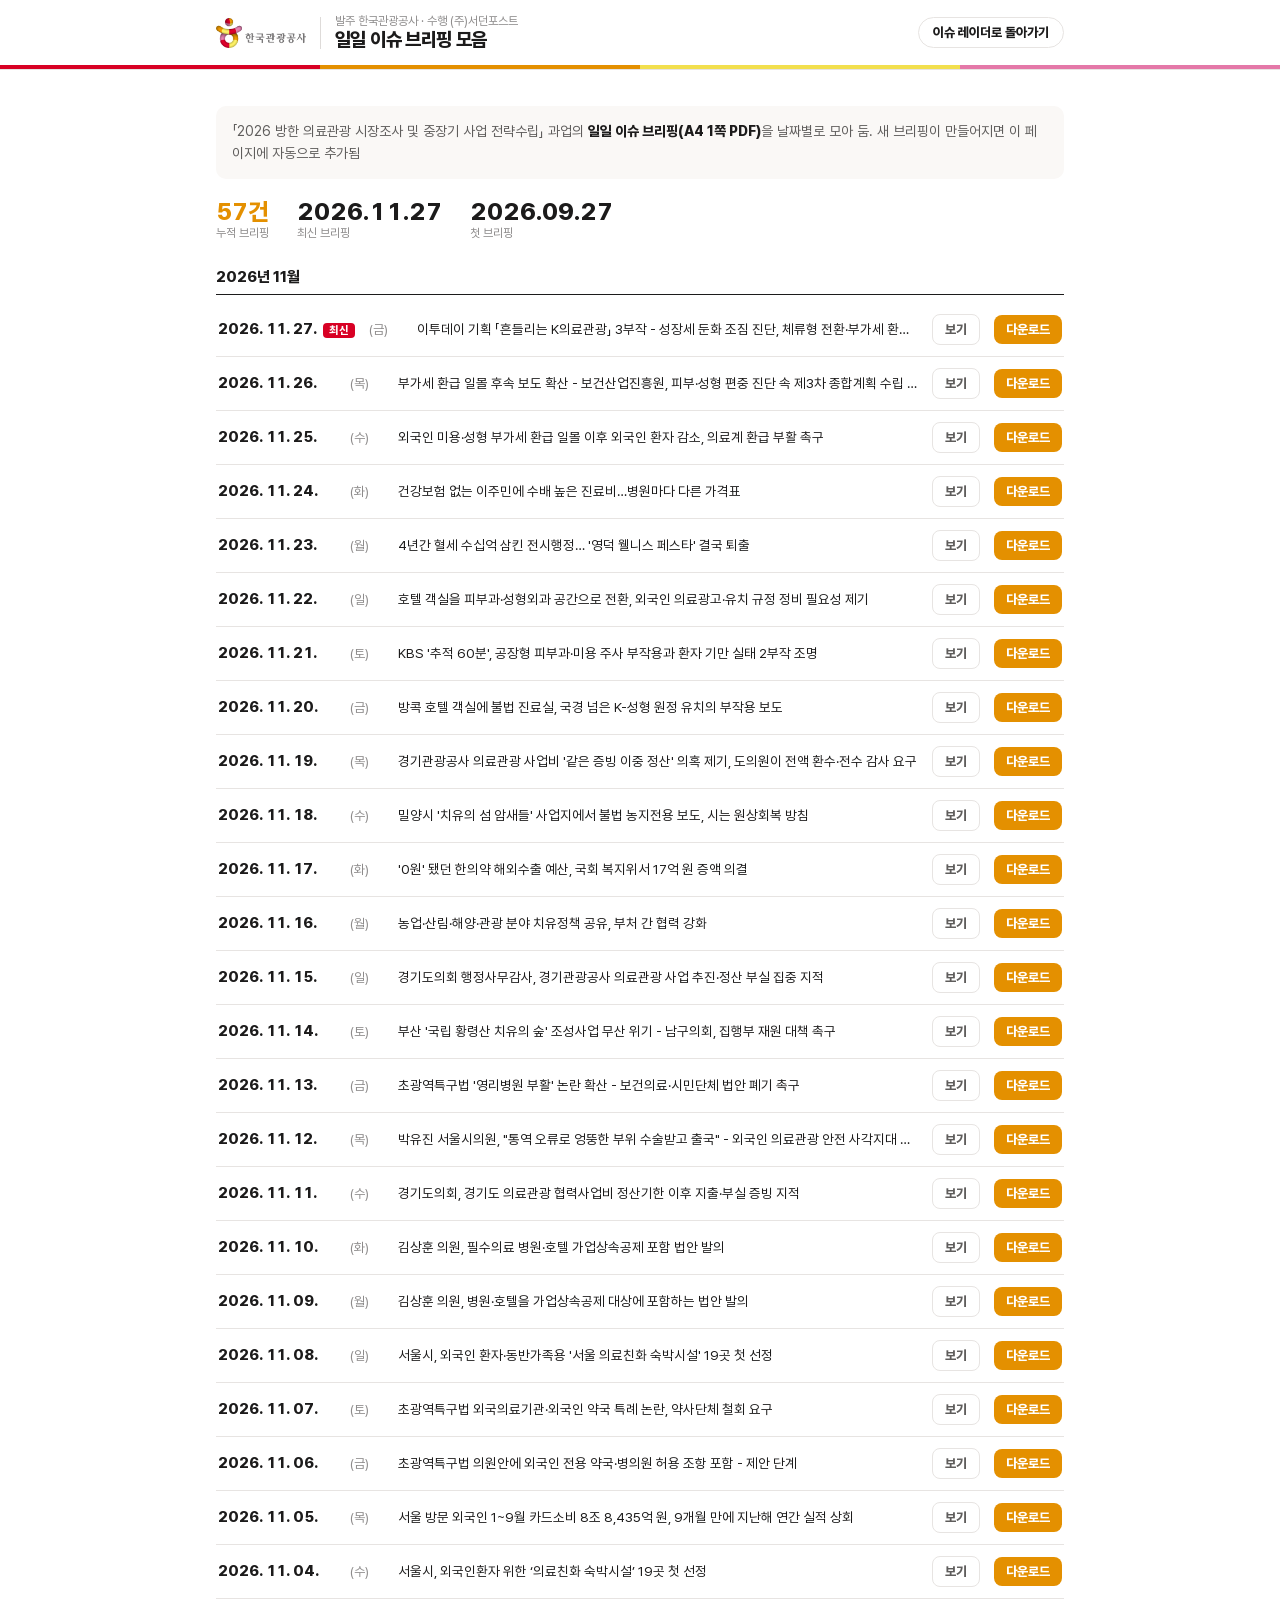
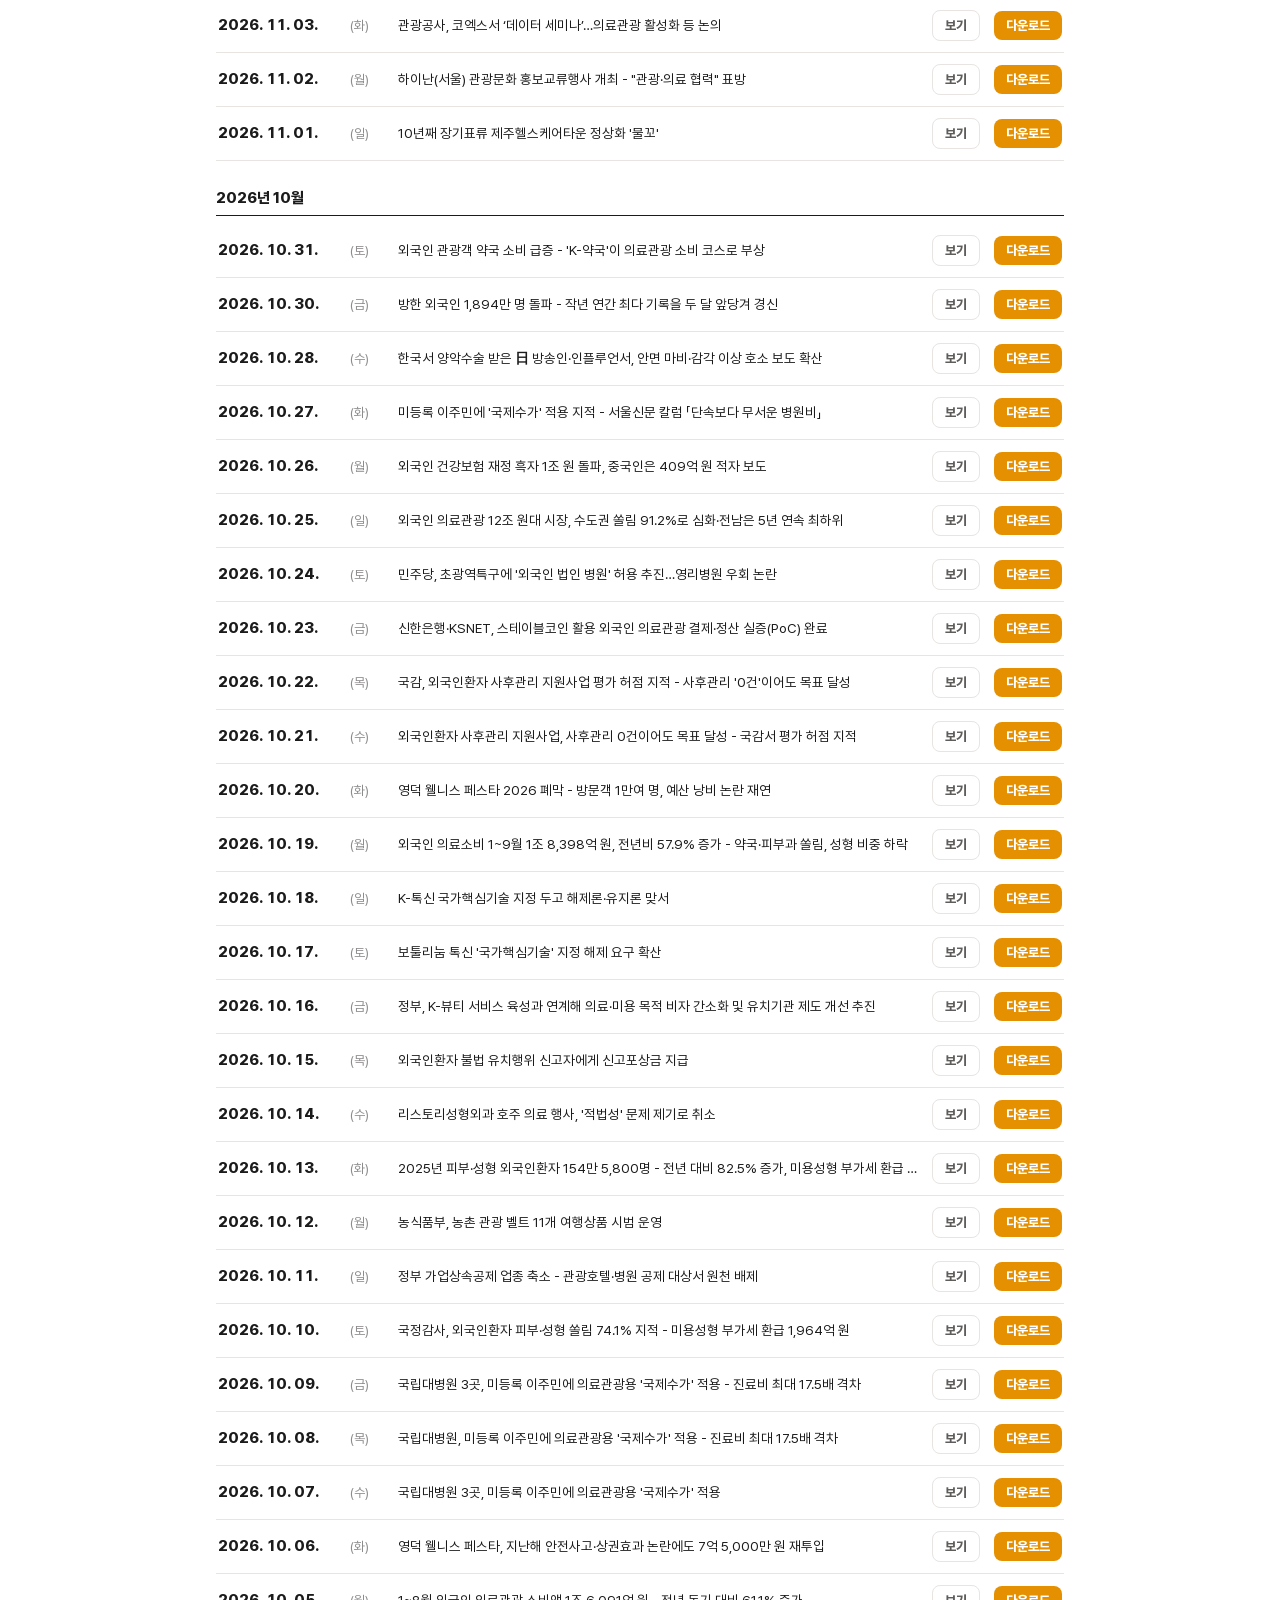
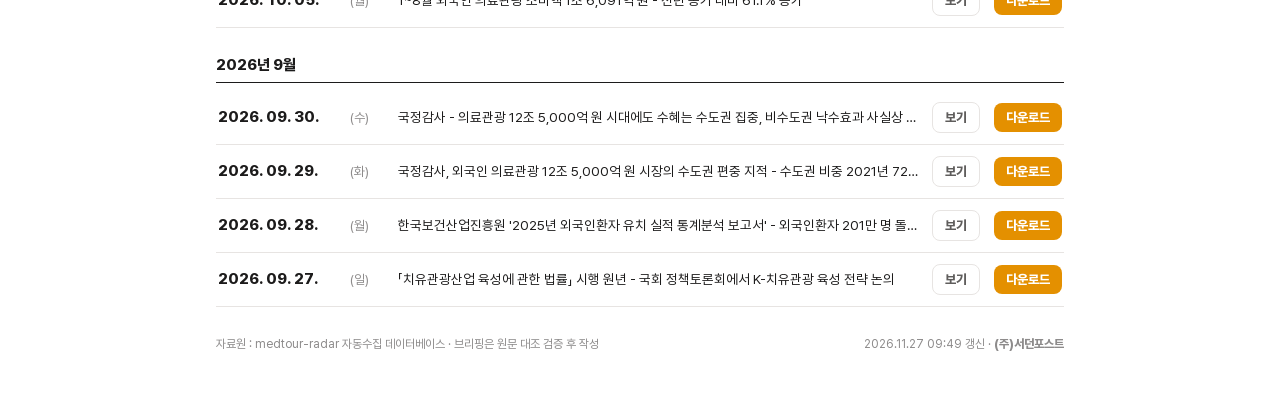
==== commit 39464cff: "브리핑: 2026-11-27 이슈 브리핑 추가" ====
--- a/docs/briefings/index.html
+++ b/docs/briefings/index.html
@@ -34,4 +34,4 @@
 @media (max-width:560px){.d{min-width:96px}.back{margin-left:0}
 li{gap:8px 12px}
 .n{order:9;flex-basis:100%;white-space:normal;font-size:13px;display:-webkit-box;-webkit-line-clamp:2;-webkit-box-orient:vertical}}
-</style></head><body><header class="mast"><div class="in"><img class="logo" src="../assets/kto_signature.png" alt="한국관광공사"><span class="vr"></span><div><span class="t1">발주 한국관광공사 · 수행 (주)서던포스트</span><span class="t2">일일 이슈 브리핑 모음</span></div><a class="back" href="../">이슈 레이더로 돌아가기</a></div><div class="ribbon"><i></i><i></i><i></i><i></i></div></header><div class="wrap"><p class="lead">「2026 방한 의료관광 시장조사 및 중장기 사업 전략수립」 과업의 <b>일일 이슈 브리핑(A4 1쪽 PDF)</b>을 날짜별로 모아 둠. 새 브리핑이 만들어지면 이 페이지에 자동으로 추가됨</p><div class="kpi"><div class="o"><b>56건</b>누적 브리핑</div><div><b>2026.11.26</b>최신 브리핑</div><div><b>2026.09.27</b>첫 브리핑</div></div><h2>2026년 11월</h2><ul><li><span class="d">2026. 11. 26.<span class="new">최신</span></span><span class="w">(목)</span><span class="n" title="부가세 환급 일몰 후속 보도 확산 - 보건산업진흥원, 피부·성형 편중 진단 속 제3차 종합계획 수립 중">부가세 환급 일몰 후속 보도 확산 - 보건산업진흥원, 피부·성형 편중 진단 속 제3차 종합계획 수립 중</span><a class="btn v" href="brief_20261126.pdf" target="_blank" rel="noopener">보기</a><a class="btn dl" href="brief_20261126.pdf" download="이슈브리핑_20261126.pdf">다운로드</a></li><li><span class="d">2026. 11. 25.</span><span class="w">(수)</span><span class="n" title="외국인 미용·성형 부가세 환급 일몰 이후 외국인 환자 감소, 의료계 환급 부활 촉구">외국인 미용·성형 부가세 환급 일몰 이후 외국인 환자 감소, 의료계 환급 부활 촉구</span><a class="btn v" href="brief_20261125.pdf" target="_blank" rel="noopener">보기</a><a class="btn dl" href="brief_20261125.pdf" download="이슈브리핑_20261125.pdf">다운로드</a></li><li><span class="d">2026. 11. 24.</span><span class="w">(화)</span><span class="n" title="건강보험 없는 이주민에 수배 높은 진료비…병원마다 다른 가격표">건강보험 없는 이주민에 수배 높은 진료비…병원마다 다른 가격표</span><a class="btn v" href="brief_20261124.pdf" target="_blank" rel="noopener">보기</a><a class="btn dl" href="brief_20261124.pdf" download="이슈브리핑_20261124.pdf">다운로드</a></li><li><span class="d">2026. 11. 23.</span><span class="w">(월)</span><span class="n" title="4년간 혈세 수십억 삼킨 전시행정… &#x27;영덕 웰니스 페스타&#x27; 결국 퇴출">4년간 혈세 수십억 삼킨 전시행정… &#x27;영덕 웰니스 페스타&#x27; 결국 퇴출</span><a class="btn v" href="brief_20261123.pdf" target="_blank" rel="noopener">보기</a><a class="btn dl" href="brief_20261123.pdf" download="이슈브리핑_20261123.pdf">다운로드</a></li><li><span class="d">2026. 11. 22.</span><span class="w">(일)</span><span class="n" title="호텔 객실을 피부과·성형외과 공간으로 전환, 외국인 의료광고·유치 규정 정비 필요성 제기">호텔 객실을 피부과·성형외과 공간으로 전환, 외국인 의료광고·유치 규정 정비 필요성 제기</span><a class="btn v" href="brief_20261122.pdf" target="_blank" rel="noopener">보기</a><a class="btn dl" href="brief_20261122.pdf" download="이슈브리핑_20261122.pdf">다운로드</a></li><li><span class="d">2026. 11. 21.</span><span class="w">(토)</span><span class="n" title="KBS &#x27;추적 60분&#x27;, 공장형 피부과·미용 주사 부작용과 환자 기만 실태 2부작 조명">KBS &#x27;추적 60분&#x27;, 공장형 피부과·미용 주사 부작용과 환자 기만 실태 2부작 조명</span><a class="btn v" href="brief_20261121.pdf" target="_blank" rel="noopener">보기</a><a class="btn dl" href="brief_20261121.pdf" download="이슈브리핑_20261121.pdf">다운로드</a></li><li><span class="d">2026. 11. 20.</span><span class="w">(금)</span><span class="n" title="방콕 호텔 객실에 불법 진료실, 국경 넘은 K-성형 원정 유치의 부작용 보도">방콕 호텔 객실에 불법 진료실, 국경 넘은 K-성형 원정 유치의 부작용 보도</span><a class="btn v" href="brief_20261120.pdf" target="_blank" rel="noopener">보기</a><a class="btn dl" href="brief_20261120.pdf" download="이슈브리핑_20261120.pdf">다운로드</a></li><li><span class="d">2026. 11. 19.</span><span class="w">(목)</span><span class="n" title="경기관광공사 의료관광 사업비 &#x27;같은 증빙 이중 정산&#x27; 의혹 제기, 도의원이 전액 환수·전수 감사 요구">경기관광공사 의료관광 사업비 &#x27;같은 증빙 이중 정산&#x27; 의혹 제기, 도의원이 전액 환수·전수 감사 요구</span><a class="btn v" href="brief_20261119.pdf" target="_blank" rel="noopener">보기</a><a class="btn dl" href="brief_20261119.pdf" download="이슈브리핑_20261119.pdf">다운로드</a></li><li><span class="d">2026. 11. 18.</span><span class="w">(수)</span><span class="n" title="밀양시 &#x27;치유의 섬 암새들&#x27; 사업지에서 불법 농지전용 보도, 시는 원상회복 방침">밀양시 &#x27;치유의 섬 암새들&#x27; 사업지에서 불법 농지전용 보도, 시는 원상회복 방침</span><a class="btn v" href="brief_20261118.pdf" target="_blank" rel="noopener">보기</a><a class="btn dl" href="brief_20261118.pdf" download="이슈브리핑_20261118.pdf">다운로드</a></li><li><span class="d">2026. 11. 17.</span><span class="w">(화)</span><span class="n" title="&#x27;0원&#x27; 됐던 한의약 해외수출 예산, 국회 복지위서 17억 원 증액 의결">&#x27;0원&#x27; 됐던 한의약 해외수출 예산, 국회 복지위서 17억 원 증액 의결</span><a class="btn v" href="brief_20261117.pdf" target="_blank" rel="noopener">보기</a><a class="btn dl" href="brief_20261117.pdf" download="이슈브리핑_20261117.pdf">다운로드</a></li><li><span class="d">2026. 11. 16.</span><span class="w">(월)</span><span class="n" title="농업·산림·해양·관광 분야 치유정책 공유, 부처 간 협력 강화">농업·산림·해양·관광 분야 치유정책 공유, 부처 간 협력 강화</span><a class="btn v" href="brief_20261116.pdf" target="_blank" rel="noopener">보기</a><a class="btn dl" href="brief_20261116.pdf" download="이슈브리핑_20261116.pdf">다운로드</a></li><li><span class="d">2026. 11. 15.</span><span class="w">(일)</span><span class="n" title="경기도의회 행정사무감사, 경기관광공사 의료관광 사업 추진·정산 부실 집중 지적">경기도의회 행정사무감사, 경기관광공사 의료관광 사업 추진·정산 부실 집중 지적</span><a class="btn v" href="brief_20261115.pdf" target="_blank" rel="noopener">보기</a><a class="btn dl" href="brief_20261115.pdf" download="이슈브리핑_20261115.pdf">다운로드</a></li><li><span class="d">2026. 11. 14.</span><span class="w">(토)</span><span class="n" title="부산 &#x27;국립 황령산 치유의 숲&#x27; 조성사업 무산 위기 - 남구의회, 집행부 재원 대책 촉구">부산 &#x27;국립 황령산 치유의 숲&#x27; 조성사업 무산 위기 - 남구의회, 집행부 재원 대책 촉구</span><a class="btn v" href="brief_20261114.pdf" target="_blank" rel="noopener">보기</a><a class="btn dl" href="brief_20261114.pdf" download="이슈브리핑_20261114.pdf">다운로드</a></li><li><span class="d">2026. 11. 13.</span><span class="w">(금)</span><span class="n" title="초광역특구법 &#x27;영리병원 부활&#x27; 논란 확산 - 보건의료·시민단체 법안 폐기 촉구">초광역특구법 &#x27;영리병원 부활&#x27; 논란 확산 - 보건의료·시민단체 법안 폐기 촉구</span><a class="btn v" href="brief_20261113.pdf" target="_blank" rel="noopener">보기</a><a class="btn dl" href="brief_20261113.pdf" download="이슈브리핑_20261113.pdf">다운로드</a></li><li><span class="d">2026. 11. 12.</span><span class="w">(목)</span><span class="n" title="박유진 서울시의원, &quot;통역 오류로 엉뚱한 부위 수술받고 출국&quot; - 외국인 의료관광 안전 사각지대 지적">박유진 서울시의원, &quot;통역 오류로 엉뚱한 부위 수술받고 출국&quot; - 외국인 의료관광 안전 사각지대 지적</span><a class="btn v" href="brief_20261112.pdf" target="_blank" rel="noopener">보기</a><a class="btn dl" href="brief_20261112.pdf" download="이슈브리핑_20261112.pdf">다운로드</a></li><li><span class="d">2026. 11. 11.</span><span class="w">(수)</span><span class="n" title="경기도의회, 경기도 의료관광 협력사업비 정산기한 이후 지출·부실 증빙 지적">경기도의회, 경기도 의료관광 협력사업비 정산기한 이후 지출·부실 증빙 지적</span><a class="btn v" href="brief_20261111.pdf" target="_blank" rel="noopener">보기</a><a class="btn dl" href="brief_20261111.pdf" download="이슈브리핑_20261111.pdf">다운로드</a></li><li><span class="d">2026. 11. 10.</span><span class="w">(화)</span><span class="n" title="김상훈 의원, 필수의료 병원·호텔 가업상속공제 포함 법안 발의">김상훈 의원, 필수의료 병원·호텔 가업상속공제 포함 법안 발의</span><a class="btn v" href="brief_20261110.pdf" target="_blank" rel="noopener">보기</a><a class="btn dl" href="brief_20261110.pdf" download="이슈브리핑_20261110.pdf">다운로드</a></li><li><span class="d">2026. 11. 09.</span><span class="w">(월)</span><span class="n" title="김상훈 의원, 병원·호텔을 가업상속공제 대상에 포함하는 법안 발의">김상훈 의원, 병원·호텔을 가업상속공제 대상에 포함하는 법안 발의</span><a class="btn v" href="brief_20261109.pdf" target="_blank" rel="noopener">보기</a><a class="btn dl" href="brief_20261109.pdf" download="이슈브리핑_20261109.pdf">다운로드</a></li><li><span class="d">2026. 11. 08.</span><span class="w">(일)</span><span class="n" title="서울시, 외국인 환자·동반가족용 &#x27;서울 의료친화 숙박시설&#x27; 19곳 첫 선정">서울시, 외국인 환자·동반가족용 &#x27;서울 의료친화 숙박시설&#x27; 19곳 첫 선정</span><a class="btn v" href="brief_20261108.pdf" target="_blank" rel="noopener">보기</a><a class="btn dl" href="brief_20261108.pdf" download="이슈브리핑_20261108.pdf">다운로드</a></li><li><span class="d">2026. 11. 07.</span><span class="w">(토)</span><span class="n" title="초광역특구법 외국의료기관·외국인 약국 특례 논란, 약사단체 철회 요구">초광역특구법 외국의료기관·외국인 약국 특례 논란, 약사단체 철회 요구</span><a class="btn v" href="brief_20261107.pdf" target="_blank" rel="noopener">보기</a><a class="btn dl" href="brief_20261107.pdf" download="이슈브리핑_20261107.pdf">다운로드</a></li><li><span class="d">2026. 11. 06.</span><span class="w">(금)</span><span class="n" title="초광역특구법 의원안에 외국인 전용 약국·병의원 허용 조항 포함 - 제안 단계">초광역특구법 의원안에 외국인 전용 약국·병의원 허용 조항 포함 - 제안 단계</span><a class="btn v" href="brief_20261106.pdf" target="_blank" rel="noopener">보기</a><a class="btn dl" href="brief_20261106.pdf" download="이슈브리핑_20261106.pdf">다운로드</a></li><li><span class="d">2026. 11. 05.</span><span class="w">(목)</span><span class="n" title="서울 방문 외국인 1~9월 카드소비 8조 8,435억 원, 9개월 만에 지난해 연간 실적 상회">서울 방문 외국인 1~9월 카드소비 8조 8,435억 원, 9개월 만에 지난해 연간 실적 상회</span><a class="btn v" href="brief_20261105.pdf" target="_blank" rel="noopener">보기</a><a class="btn dl" href="brief_20261105.pdf" download="이슈브리핑_20261105.pdf">다운로드</a></li><li><span class="d">2026. 11. 04.</span><span class="w">(수)</span><span class="n" title="서울시, 외국인환자 위한 ‘의료친화 숙박시설’ 19곳 첫 선정">서울시, 외국인환자 위한 ‘의료친화 숙박시설’ 19곳 첫 선정</span><a class="btn v" href="brief_20261104.pdf" target="_blank" rel="noopener">보기</a><a class="btn dl" href="brief_20261104.pdf" download="이슈브리핑_20261104.pdf">다운로드</a></li><li><span class="d">2026. 11. 03.</span><span class="w">(화)</span><span class="n" title="관광공사, 코엑스서 ‘데이터 세미나’…의료관광 활성화 등 논의">관광공사, 코엑스서 ‘데이터 세미나’…의료관광 활성화 등 논의</span><a class="btn v" href="brief_20261103.pdf" target="_blank" rel="noopener">보기</a><a class="btn dl" href="brief_20261103.pdf" download="이슈브리핑_20261103.pdf">다운로드</a></li><li><span class="d">2026. 11. 02.</span><span class="w">(월)</span><span class="n" title="하이난(서울) 관광문화 홍보교류행사 개최 - &quot;관광·의료 협력&quot; 표방">하이난(서울) 관광문화 홍보교류행사 개최 - &quot;관광·의료 협력&quot; 표방</span><a class="btn v" href="brief_20261102.pdf" target="_blank" rel="noopener">보기</a><a class="btn dl" href="brief_20261102.pdf" download="이슈브리핑_20261102.pdf">다운로드</a></li><li><span class="d">2026. 11. 01.</span><span class="w">(일)</span><span class="n" title="10년째 장기표류 제주헬스케어타운 정상화 &#x27;물꼬&#x27;">10년째 장기표류 제주헬스케어타운 정상화 &#x27;물꼬&#x27;</span><a class="btn v" href="brief_20261101.pdf" target="_blank" rel="noopener">보기</a><a class="btn dl" href="brief_20261101.pdf" download="이슈브리핑_20261101.pdf">다운로드</a></li></ul><h2>2026년 10월</h2><ul><li><span class="d">2026. 10. 31.</span><span class="w">(토)</span><span class="n" title="외국인 관광객 약국 소비 급증 - &#x27;K-약국&#x27;이 의료관광 소비 코스로 부상">외국인 관광객 약국 소비 급증 - &#x27;K-약국&#x27;이 의료관광 소비 코스로 부상</span><a class="btn v" href="brief_20261031.pdf" target="_blank" rel="noopener">보기</a><a class="btn dl" href="brief_20261031.pdf" download="이슈브리핑_20261031.pdf">다운로드</a></li><li><span class="d">2026. 10. 30.</span><span class="w">(금)</span><span class="n" title="방한 외국인 1,894만 명 돌파 - 작년 연간 최다 기록을 두 달 앞당겨 경신">방한 외국인 1,894만 명 돌파 - 작년 연간 최다 기록을 두 달 앞당겨 경신</span><a class="btn v" href="brief_20261030.pdf" target="_blank" rel="noopener">보기</a><a class="btn dl" href="brief_20261030.pdf" download="이슈브리핑_20261030.pdf">다운로드</a></li><li><span class="d">2026. 10. 28.</span><span class="w">(수)</span><span class="n" title="한국서 양악수술 받은 日 방송인·인플루언서, 안면 마비·감각 이상 호소 보도 확산">한국서 양악수술 받은 日 방송인·인플루언서, 안면 마비·감각 이상 호소 보도 확산</span><a class="btn v" href="brief_20261028.pdf" target="_blank" rel="noopener">보기</a><a class="btn dl" href="brief_20261028.pdf" download="이슈브리핑_20261028.pdf">다운로드</a></li><li><span class="d">2026. 10. 27.</span><span class="w">(화)</span><span class="n" title="미등록 이주민에 &#x27;국제수가&#x27; 적용 지적 - 서울신문 칼럼 「단속보다 무서운 병원비」">미등록 이주민에 &#x27;국제수가&#x27; 적용 지적 - 서울신문 칼럼 「단속보다 무서운 병원비」</span><a class="btn v" href="brief_20261027.pdf" target="_blank" rel="noopener">보기</a><a class="btn dl" href="brief_20261027.pdf" download="이슈브리핑_20261027.pdf">다운로드</a></li><li><span class="d">2026. 10. 26.</span><span class="w">(월)</span><span class="n" title="외국인 건강보험 재정 흑자 1조 원 돌파, 중국인은 409억 원 적자 보도">외국인 건강보험 재정 흑자 1조 원 돌파, 중국인은 409억 원 적자 보도</span><a class="btn v" href="brief_20261026.pdf" target="_blank" rel="noopener">보기</a><a class="btn dl" href="brief_20261026.pdf" download="이슈브리핑_20261026.pdf">다운로드</a></li><li><span class="d">2026. 10. 25.</span><span class="w">(일)</span><span class="n" title="외국인 의료관광 12조 원대 시장, 수도권 쏠림 91.2%로 심화·전남은 5년 연속 최하위">외국인 의료관광 12조 원대 시장, 수도권 쏠림 91.2%로 심화·전남은 5년 연속 최하위</span><a class="btn v" href="brief_20261025.pdf" target="_blank" rel="noopener">보기</a><a class="btn dl" href="brief_20261025.pdf" download="이슈브리핑_20261025.pdf">다운로드</a></li><li><span class="d">2026. 10. 24.</span><span class="w">(토)</span><span class="n" title="민주당, 초광역특구에 &#x27;외국인 법인 병원&#x27; 허용 추진…영리병원 우회 논란">민주당, 초광역특구에 &#x27;외국인 법인 병원&#x27; 허용 추진…영리병원 우회 논란</span><a class="btn v" href="brief_20261024.pdf" target="_blank" rel="noopener">보기</a><a class="btn dl" href="brief_20261024.pdf" download="이슈브리핑_20261024.pdf">다운로드</a></li><li><span class="d">2026. 10. 23.</span><span class="w">(금)</span><span class="n" title="신한은행·KSNET, 스테이블코인 활용 외국인 의료관광 결제·정산 실증(PoC) 완료">신한은행·KSNET, 스테이블코인 활용 외국인 의료관광 결제·정산 실증(PoC) 완료</span><a class="btn v" href="brief_20261023.pdf" target="_blank" rel="noopener">보기</a><a class="btn dl" href="brief_20261023.pdf" download="이슈브리핑_20261023.pdf">다운로드</a></li><li><span class="d">2026. 10. 22.</span><span class="w">(목)</span><span class="n" title="국감, 외국인환자 사후관리 지원사업 평가 허점 지적 - 사후관리 &#x27;0건&#x27;이어도 목표 달성">국감, 외국인환자 사후관리 지원사업 평가 허점 지적 - 사후관리 &#x27;0건&#x27;이어도 목표 달성</span><a class="btn v" href="brief_20261022.pdf" target="_blank" rel="noopener">보기</a><a class="btn dl" href="brief_20261022.pdf" download="이슈브리핑_20261022.pdf">다운로드</a></li><li><span class="d">2026. 10. 21.</span><span class="w">(수)</span><span class="n" title="외국인환자 사후관리 지원사업, 사후관리 0건이어도 목표 달성 - 국감서 평가 허점 지적">외국인환자 사후관리 지원사업, 사후관리 0건이어도 목표 달성 - 국감서 평가 허점 지적</span><a class="btn v" href="brief_20261021.pdf" target="_blank" rel="noopener">보기</a><a class="btn dl" href="brief_20261021.pdf" download="이슈브리핑_20261021.pdf">다운로드</a></li><li><span class="d">2026. 10. 20.</span><span class="w">(화)</span><span class="n" title="영덕 웰니스 페스타 2026 폐막 - 방문객 1만여 명, 예산 낭비 논란 재연">영덕 웰니스 페스타 2026 폐막 - 방문객 1만여 명, 예산 낭비 논란 재연</span><a class="btn v" href="brief_20261020.pdf" target="_blank" rel="noopener">보기</a><a class="btn dl" href="brief_20261020.pdf" download="이슈브리핑_20261020.pdf">다운로드</a></li><li><span class="d">2026. 10. 19.</span><span class="w">(월)</span><span class="n" title="외국인 의료소비 1~9월 1조 8,398억 원, 전년비 57.9% 증가 - 약국·피부과 쏠림, 성형 비중 하락">외국인 의료소비 1~9월 1조 8,398억 원, 전년비 57.9% 증가 - 약국·피부과 쏠림, 성형 비중 하락</span><a class="btn v" href="brief_20261019.pdf" target="_blank" rel="noopener">보기</a><a class="btn dl" href="brief_20261019.pdf" download="이슈브리핑_20261019.pdf">다운로드</a></li><li><span class="d">2026. 10. 18.</span><span class="w">(일)</span><span class="n" title="K-톡신 국가핵심기술 지정 두고 해제론·유지론 맞서">K-톡신 국가핵심기술 지정 두고 해제론·유지론 맞서</span><a class="btn v" href="brief_20261018.pdf" target="_blank" rel="noopener">보기</a><a class="btn dl" href="brief_20261018.pdf" download="이슈브리핑_20261018.pdf">다운로드</a></li><li><span class="d">2026. 10. 17.</span><span class="w">(토)</span><span class="n" title="보툴리눔 톡신 &#x27;국가핵심기술&#x27; 지정 해제 요구 확산">보툴리눔 톡신 &#x27;국가핵심기술&#x27; 지정 해제 요구 확산</span><a class="btn v" href="brief_20261017.pdf" target="_blank" rel="noopener">보기</a><a class="btn dl" href="brief_20261017.pdf" download="이슈브리핑_20261017.pdf">다운로드</a></li><li><span class="d">2026. 10. 16.</span><span class="w">(금)</span><span class="n" title="정부, K-뷰티 서비스 육성과 연계해 의료·미용 목적 비자 간소화 및 유치기관 제도 개선 추진">정부, K-뷰티 서비스 육성과 연계해 의료·미용 목적 비자 간소화 및 유치기관 제도 개선 추진</span><a class="btn v" href="brief_20261016.pdf" target="_blank" rel="noopener">보기</a><a class="btn dl" href="brief_20261016.pdf" download="이슈브리핑_20261016.pdf">다운로드</a></li><li><span class="d">2026. 10. 15.</span><span class="w">(목)</span><span class="n" title="외국인환자 불법 유치행위 신고자에게 신고포상금 지급">외국인환자 불법 유치행위 신고자에게 신고포상금 지급</span><a class="btn v" href="brief_20261015.pdf" target="_blank" rel="noopener">보기</a><a class="btn dl" href="brief_20261015.pdf" download="이슈브리핑_20261015.pdf">다운로드</a></li><li><span class="d">2026. 10. 14.</span><span class="w">(수)</span><span class="n" title="리스토리성형외과 호주 의료 행사, &#x27;적법성&#x27; 문제 제기로 취소">리스토리성형외과 호주 의료 행사, &#x27;적법성&#x27; 문제 제기로 취소</span><a class="btn v" href="brief_20261014.pdf" target="_blank" rel="noopener">보기</a><a class="btn dl" href="brief_20261014.pdf" download="이슈브리핑_20261014.pdf">다운로드</a></li><li><span class="d">2026. 10. 13.</span><span class="w">(화)</span><span class="n" title="2025년 피부·성형 외국인환자 154만 5,800명 - 전년 대비 82.5% 증가, 미용성형 부가세 환급 1,964억 원">2025년 피부·성형 외국인환자 154만 5,800명 - 전년 대비 82.5% 증가, 미용성형 부가세 환급 1,964억 원</span><a class="btn v" href="brief_20261013.pdf" target="_blank" rel="noopener">보기</a><a class="btn dl" href="brief_20261013.pdf" download="이슈브리핑_20261013.pdf">다운로드</a></li><li><span class="d">2026. 10. 12.</span><span class="w">(월)</span><span class="n" title="농식품부, 농촌 관광 벨트 11개 여행상품 시범 운영">농식품부, 농촌 관광 벨트 11개 여행상품 시범 운영</span><a class="btn v" href="brief_20261012.pdf" target="_blank" rel="noopener">보기</a><a class="btn dl" href="brief_20261012.pdf" download="이슈브리핑_20261012.pdf">다운로드</a></li><li><span class="d">2026. 10. 11.</span><span class="w">(일)</span><span class="n" title="정부 가업상속공제 업종 축소 - 관광호텔·병원 공제 대상서 원천 배제">정부 가업상속공제 업종 축소 - 관광호텔·병원 공제 대상서 원천 배제</span><a class="btn v" href="brief_20261011.pdf" target="_blank" rel="noopener">보기</a><a class="btn dl" href="brief_20261011.pdf" download="이슈브리핑_20261011.pdf">다운로드</a></li><li><span class="d">2026. 10. 10.</span><span class="w">(토)</span><span class="n" title="국정감사, 외국인환자 피부·성형 쏠림 74.1% 지적 - 미용성형 부가세 환급 1,964억 원">국정감사, 외국인환자 피부·성형 쏠림 74.1% 지적 - 미용성형 부가세 환급 1,964억 원</span><a class="btn v" href="brief_20261010.pdf" target="_blank" rel="noopener">보기</a><a class="btn dl" href="brief_20261010.pdf" download="이슈브리핑_20261010.pdf">다운로드</a></li><li><span class="d">2026. 10. 09.</span><span class="w">(금)</span><span class="n" title="국립대병원 3곳, 미등록 이주민에 의료관광용 &#x27;국제수가&#x27; 적용 - 진료비 최대 17.5배 격차">국립대병원 3곳, 미등록 이주민에 의료관광용 &#x27;국제수가&#x27; 적용 - 진료비 최대 17.5배 격차</span><a class="btn v" href="brief_20261009.pdf" target="_blank" rel="noopener">보기</a><a class="btn dl" href="brief_20261009.pdf" download="이슈브리핑_20261009.pdf">다운로드</a></li><li><span class="d">2026. 10. 08.</span><span class="w">(목)</span><span class="n" title="국립대병원, 미등록 이주민에 의료관광용 &#x27;국제수가&#x27; 적용 - 진료비 최대 17.5배 격차">국립대병원, 미등록 이주민에 의료관광용 &#x27;국제수가&#x27; 적용 - 진료비 최대 17.5배 격차</span><a class="btn v" href="brief_20261008.pdf" target="_blank" rel="noopener">보기</a><a class="btn dl" href="brief_20261008.pdf" download="이슈브리핑_20261008.pdf">다운로드</a></li><li><span class="d">2026. 10. 07.</span><span class="w">(수)</span><span class="n" title="국립대병원 3곳, 미등록 이주민에 의료관광용 &#x27;국제수가&#x27; 적용">국립대병원 3곳, 미등록 이주민에 의료관광용 &#x27;국제수가&#x27; 적용</span><a class="btn v" href="brief_20261007.pdf" target="_blank" rel="noopener">보기</a><a class="btn dl" href="brief_20261007.pdf" download="이슈브리핑_20261007.pdf">다운로드</a></li><li><span class="d">2026. 10. 06.</span><span class="w">(화)</span><span class="n" title="영덕 웰니스 페스타, 지난해 안전사고·상권효과 논란에도 7억 5,000만 원 재투입">영덕 웰니스 페스타, 지난해 안전사고·상권효과 논란에도 7억 5,000만 원 재투입</span><a class="btn v" href="brief_20261006.pdf" target="_blank" rel="noopener">보기</a><a class="btn dl" href="brief_20261006.pdf" download="이슈브리핑_20261006.pdf">다운로드</a></li><li><span class="d">2026. 10. 05.</span><span class="w">(월)</span><span class="n" title="1~8월 외국인 의료관광 소비액 1조 6,091억 원 - 전년 동기 대비 61.1% 증가">1~8월 외국인 의료관광 소비액 1조 6,091억 원 - 전년 동기 대비 61.1% 증가</span><a class="btn v" href="brief_20261005.pdf" target="_blank" rel="noopener">보기</a><a class="btn dl" href="brief_20261005.pdf" download="이슈브리핑_20261005.pdf">다운로드</a></li></ul><h2>2026년 9월</h2><ul><li><span class="d">2026. 09. 30.</span><span class="w">(수)</span><span class="n" title="국정감사 - 의료관광 12조 5,000억 원 시대에도 수혜는 수도권 집중, 비수도권 낙수효과 사실상 부재">국정감사 - 의료관광 12조 5,000억 원 시대에도 수혜는 수도권 집중, 비수도권 낙수효과 사실상 부재</span><a class="btn v" href="brief_20260930.pdf" target="_blank" rel="noopener">보기</a><a class="btn dl" href="brief_20260930.pdf" download="이슈브리핑_20260930.pdf">다운로드</a></li><li><span class="d">2026. 09. 29.</span><span class="w">(화)</span><span class="n" title="국정감사, 외국인 의료관광 12조 5,000억 원 시장의 수도권 편중 지적 - 수도권 비중 2021년 72.9% → 2025년 91.2%">국정감사, 외국인 의료관광 12조 5,000억 원 시장의 수도권 편중 지적 - 수도권 비중 2021년 72.9% → 2025년 91.2%</span><a class="btn v" href="brief_20260929.pdf" target="_blank" rel="noopener">보기</a><a class="btn dl" href="brief_20260929.pdf" download="이슈브리핑_20260929.pdf">다운로드</a></li><li><span class="d">2026. 09. 28.</span><span class="w">(월)</span><span class="n" title="한국보건산업진흥원 &#x27;2025년 외국인환자 유치 실적 통계분석 보고서&#x27; - 외국인환자 201만 명 돌파">한국보건산업진흥원 &#x27;2025년 외국인환자 유치 실적 통계분석 보고서&#x27; - 외국인환자 201만 명 돌파</span><a class="btn v" href="brief_20260928.pdf" target="_blank" rel="noopener">보기</a><a class="btn dl" href="brief_20260928.pdf" download="이슈브리핑_20260928.pdf">다운로드</a></li><li><span class="d">2026. 09. 27.</span><span class="w">(일)</span><span class="n" title="「치유관광산업 육성에 관한 법률」 시행 원년 - 국회 정책토론회에서 K-치유관광 육성 전략 논의">「치유관광산업 육성에 관한 법률」 시행 원년 - 국회 정책토론회에서 K-치유관광 육성 전략 논의</span><a class="btn v" href="brief_20260927.pdf" target="_blank" rel="noopener">보기</a><a class="btn dl" href="brief_20260927.pdf" download="이슈브리핑_20260927.pdf">다운로드</a></li></ul><div class="foot"><span>자료원 : medtour-radar 자동수집 데이터베이스 · 브리핑은 원문 대조 검증 후 작성</span><span>2026.11.26 14:30 갱신 · <b>(주)서던포스트</b></span></div></div></body></html>+</style></head><body><header class="mast"><div class="in"><img class="logo" src="../assets/kto_signature.png" alt="한국관광공사"><span class="vr"></span><div><span class="t1">발주 한국관광공사 · 수행 (주)서던포스트</span><span class="t2">일일 이슈 브리핑 모음</span></div><a class="back" href="../">이슈 레이더로 돌아가기</a></div><div class="ribbon"><i></i><i></i><i></i><i></i></div></header><div class="wrap"><p class="lead">「2026 방한 의료관광 시장조사 및 중장기 사업 전략수립」 과업의 <b>일일 이슈 브리핑(A4 1쪽 PDF)</b>을 날짜별로 모아 둠. 새 브리핑이 만들어지면 이 페이지에 자동으로 추가됨</p><div class="kpi"><div class="o"><b>57건</b>누적 브리핑</div><div><b>2026.11.27</b>최신 브리핑</div><div><b>2026.09.27</b>첫 브리핑</div></div><h2>2026년 11월</h2><ul><li><span class="d">2026. 11. 27.<span class="new">최신</span></span><span class="w">(금)</span><span class="n" title="이투데이 기획 「흔들리는 K의료관광」 3부작 - 성장세 둔화 조짐 진단, 체류형 전환·부가세 환급 재도입 제기">이투데이 기획 「흔들리는 K의료관광」 3부작 - 성장세 둔화 조짐 진단, 체류형 전환·부가세 환급 재도입 제기</span><a class="btn v" href="brief_20261127.pdf" target="_blank" rel="noopener">보기</a><a class="btn dl" href="brief_20261127.pdf" download="이슈브리핑_20261127.pdf">다운로드</a></li><li><span class="d">2026. 11. 26.</span><span class="w">(목)</span><span class="n" title="부가세 환급 일몰 후속 보도 확산 - 보건산업진흥원, 피부·성형 편중 진단 속 제3차 종합계획 수립 중">부가세 환급 일몰 후속 보도 확산 - 보건산업진흥원, 피부·성형 편중 진단 속 제3차 종합계획 수립 중</span><a class="btn v" href="brief_20261126.pdf" target="_blank" rel="noopener">보기</a><a class="btn dl" href="brief_20261126.pdf" download="이슈브리핑_20261126.pdf">다운로드</a></li><li><span class="d">2026. 11. 25.</span><span class="w">(수)</span><span class="n" title="외국인 미용·성형 부가세 환급 일몰 이후 외국인 환자 감소, 의료계 환급 부활 촉구">외국인 미용·성형 부가세 환급 일몰 이후 외국인 환자 감소, 의료계 환급 부활 촉구</span><a class="btn v" href="brief_20261125.pdf" target="_blank" rel="noopener">보기</a><a class="btn dl" href="brief_20261125.pdf" download="이슈브리핑_20261125.pdf">다운로드</a></li><li><span class="d">2026. 11. 24.</span><span class="w">(화)</span><span class="n" title="건강보험 없는 이주민에 수배 높은 진료비…병원마다 다른 가격표">건강보험 없는 이주민에 수배 높은 진료비…병원마다 다른 가격표</span><a class="btn v" href="brief_20261124.pdf" target="_blank" rel="noopener">보기</a><a class="btn dl" href="brief_20261124.pdf" download="이슈브리핑_20261124.pdf">다운로드</a></li><li><span class="d">2026. 11. 23.</span><span class="w">(월)</span><span class="n" title="4년간 혈세 수십억 삼킨 전시행정… &#x27;영덕 웰니스 페스타&#x27; 결국 퇴출">4년간 혈세 수십억 삼킨 전시행정… &#x27;영덕 웰니스 페스타&#x27; 결국 퇴출</span><a class="btn v" href="brief_20261123.pdf" target="_blank" rel="noopener">보기</a><a class="btn dl" href="brief_20261123.pdf" download="이슈브리핑_20261123.pdf">다운로드</a></li><li><span class="d">2026. 11. 22.</span><span class="w">(일)</span><span class="n" title="호텔 객실을 피부과·성형외과 공간으로 전환, 외국인 의료광고·유치 규정 정비 필요성 제기">호텔 객실을 피부과·성형외과 공간으로 전환, 외국인 의료광고·유치 규정 정비 필요성 제기</span><a class="btn v" href="brief_20261122.pdf" target="_blank" rel="noopener">보기</a><a class="btn dl" href="brief_20261122.pdf" download="이슈브리핑_20261122.pdf">다운로드</a></li><li><span class="d">2026. 11. 21.</span><span class="w">(토)</span><span class="n" title="KBS &#x27;추적 60분&#x27;, 공장형 피부과·미용 주사 부작용과 환자 기만 실태 2부작 조명">KBS &#x27;추적 60분&#x27;, 공장형 피부과·미용 주사 부작용과 환자 기만 실태 2부작 조명</span><a class="btn v" href="brief_20261121.pdf" target="_blank" rel="noopener">보기</a><a class="btn dl" href="brief_20261121.pdf" download="이슈브리핑_20261121.pdf">다운로드</a></li><li><span class="d">2026. 11. 20.</span><span class="w">(금)</span><span class="n" title="방콕 호텔 객실에 불법 진료실, 국경 넘은 K-성형 원정 유치의 부작용 보도">방콕 호텔 객실에 불법 진료실, 국경 넘은 K-성형 원정 유치의 부작용 보도</span><a class="btn v" href="brief_20261120.pdf" target="_blank" rel="noopener">보기</a><a class="btn dl" href="brief_20261120.pdf" download="이슈브리핑_20261120.pdf">다운로드</a></li><li><span class="d">2026. 11. 19.</span><span class="w">(목)</span><span class="n" title="경기관광공사 의료관광 사업비 &#x27;같은 증빙 이중 정산&#x27; 의혹 제기, 도의원이 전액 환수·전수 감사 요구">경기관광공사 의료관광 사업비 &#x27;같은 증빙 이중 정산&#x27; 의혹 제기, 도의원이 전액 환수·전수 감사 요구</span><a class="btn v" href="brief_20261119.pdf" target="_blank" rel="noopener">보기</a><a class="btn dl" href="brief_20261119.pdf" download="이슈브리핑_20261119.pdf">다운로드</a></li><li><span class="d">2026. 11. 18.</span><span class="w">(수)</span><span class="n" title="밀양시 &#x27;치유의 섬 암새들&#x27; 사업지에서 불법 농지전용 보도, 시는 원상회복 방침">밀양시 &#x27;치유의 섬 암새들&#x27; 사업지에서 불법 농지전용 보도, 시는 원상회복 방침</span><a class="btn v" href="brief_20261118.pdf" target="_blank" rel="noopener">보기</a><a class="btn dl" href="brief_20261118.pdf" download="이슈브리핑_20261118.pdf">다운로드</a></li><li><span class="d">2026. 11. 17.</span><span class="w">(화)</span><span class="n" title="&#x27;0원&#x27; 됐던 한의약 해외수출 예산, 국회 복지위서 17억 원 증액 의결">&#x27;0원&#x27; 됐던 한의약 해외수출 예산, 국회 복지위서 17억 원 증액 의결</span><a class="btn v" href="brief_20261117.pdf" target="_blank" rel="noopener">보기</a><a class="btn dl" href="brief_20261117.pdf" download="이슈브리핑_20261117.pdf">다운로드</a></li><li><span class="d">2026. 11. 16.</span><span class="w">(월)</span><span class="n" title="농업·산림·해양·관광 분야 치유정책 공유, 부처 간 협력 강화">농업·산림·해양·관광 분야 치유정책 공유, 부처 간 협력 강화</span><a class="btn v" href="brief_20261116.pdf" target="_blank" rel="noopener">보기</a><a class="btn dl" href="brief_20261116.pdf" download="이슈브리핑_20261116.pdf">다운로드</a></li><li><span class="d">2026. 11. 15.</span><span class="w">(일)</span><span class="n" title="경기도의회 행정사무감사, 경기관광공사 의료관광 사업 추진·정산 부실 집중 지적">경기도의회 행정사무감사, 경기관광공사 의료관광 사업 추진·정산 부실 집중 지적</span><a class="btn v" href="brief_20261115.pdf" target="_blank" rel="noopener">보기</a><a class="btn dl" href="brief_20261115.pdf" download="이슈브리핑_20261115.pdf">다운로드</a></li><li><span class="d">2026. 11. 14.</span><span class="w">(토)</span><span class="n" title="부산 &#x27;국립 황령산 치유의 숲&#x27; 조성사업 무산 위기 - 남구의회, 집행부 재원 대책 촉구">부산 &#x27;국립 황령산 치유의 숲&#x27; 조성사업 무산 위기 - 남구의회, 집행부 재원 대책 촉구</span><a class="btn v" href="brief_20261114.pdf" target="_blank" rel="noopener">보기</a><a class="btn dl" href="brief_20261114.pdf" download="이슈브리핑_20261114.pdf">다운로드</a></li><li><span class="d">2026. 11. 13.</span><span class="w">(금)</span><span class="n" title="초광역특구법 &#x27;영리병원 부활&#x27; 논란 확산 - 보건의료·시민단체 법안 폐기 촉구">초광역특구법 &#x27;영리병원 부활&#x27; 논란 확산 - 보건의료·시민단체 법안 폐기 촉구</span><a class="btn v" href="brief_20261113.pdf" target="_blank" rel="noopener">보기</a><a class="btn dl" href="brief_20261113.pdf" download="이슈브리핑_20261113.pdf">다운로드</a></li><li><span class="d">2026. 11. 12.</span><span class="w">(목)</span><span class="n" title="박유진 서울시의원, &quot;통역 오류로 엉뚱한 부위 수술받고 출국&quot; - 외국인 의료관광 안전 사각지대 지적">박유진 서울시의원, &quot;통역 오류로 엉뚱한 부위 수술받고 출국&quot; - 외국인 의료관광 안전 사각지대 지적</span><a class="btn v" href="brief_20261112.pdf" target="_blank" rel="noopener">보기</a><a class="btn dl" href="brief_20261112.pdf" download="이슈브리핑_20261112.pdf">다운로드</a></li><li><span class="d">2026. 11. 11.</span><span class="w">(수)</span><span class="n" title="경기도의회, 경기도 의료관광 협력사업비 정산기한 이후 지출·부실 증빙 지적">경기도의회, 경기도 의료관광 협력사업비 정산기한 이후 지출·부실 증빙 지적</span><a class="btn v" href="brief_20261111.pdf" target="_blank" rel="noopener">보기</a><a class="btn dl" href="brief_20261111.pdf" download="이슈브리핑_20261111.pdf">다운로드</a></li><li><span class="d">2026. 11. 10.</span><span class="w">(화)</span><span class="n" title="김상훈 의원, 필수의료 병원·호텔 가업상속공제 포함 법안 발의">김상훈 의원, 필수의료 병원·호텔 가업상속공제 포함 법안 발의</span><a class="btn v" href="brief_20261110.pdf" target="_blank" rel="noopener">보기</a><a class="btn dl" href="brief_20261110.pdf" download="이슈브리핑_20261110.pdf">다운로드</a></li><li><span class="d">2026. 11. 09.</span><span class="w">(월)</span><span class="n" title="김상훈 의원, 병원·호텔을 가업상속공제 대상에 포함하는 법안 발의">김상훈 의원, 병원·호텔을 가업상속공제 대상에 포함하는 법안 발의</span><a class="btn v" href="brief_20261109.pdf" target="_blank" rel="noopener">보기</a><a class="btn dl" href="brief_20261109.pdf" download="이슈브리핑_20261109.pdf">다운로드</a></li><li><span class="d">2026. 11. 08.</span><span class="w">(일)</span><span class="n" title="서울시, 외국인 환자·동반가족용 &#x27;서울 의료친화 숙박시설&#x27; 19곳 첫 선정">서울시, 외국인 환자·동반가족용 &#x27;서울 의료친화 숙박시설&#x27; 19곳 첫 선정</span><a class="btn v" href="brief_20261108.pdf" target="_blank" rel="noopener">보기</a><a class="btn dl" href="brief_20261108.pdf" download="이슈브리핑_20261108.pdf">다운로드</a></li><li><span class="d">2026. 11. 07.</span><span class="w">(토)</span><span class="n" title="초광역특구법 외국의료기관·외국인 약국 특례 논란, 약사단체 철회 요구">초광역특구법 외국의료기관·외국인 약국 특례 논란, 약사단체 철회 요구</span><a class="btn v" href="brief_20261107.pdf" target="_blank" rel="noopener">보기</a><a class="btn dl" href="brief_20261107.pdf" download="이슈브리핑_20261107.pdf">다운로드</a></li><li><span class="d">2026. 11. 06.</span><span class="w">(금)</span><span class="n" title="초광역특구법 의원안에 외국인 전용 약국·병의원 허용 조항 포함 - 제안 단계">초광역특구법 의원안에 외국인 전용 약국·병의원 허용 조항 포함 - 제안 단계</span><a class="btn v" href="brief_20261106.pdf" target="_blank" rel="noopener">보기</a><a class="btn dl" href="brief_20261106.pdf" download="이슈브리핑_20261106.pdf">다운로드</a></li><li><span class="d">2026. 11. 05.</span><span class="w">(목)</span><span class="n" title="서울 방문 외국인 1~9월 카드소비 8조 8,435억 원, 9개월 만에 지난해 연간 실적 상회">서울 방문 외국인 1~9월 카드소비 8조 8,435억 원, 9개월 만에 지난해 연간 실적 상회</span><a class="btn v" href="brief_20261105.pdf" target="_blank" rel="noopener">보기</a><a class="btn dl" href="brief_20261105.pdf" download="이슈브리핑_20261105.pdf">다운로드</a></li><li><span class="d">2026. 11. 04.</span><span class="w">(수)</span><span class="n" title="서울시, 외국인환자 위한 ‘의료친화 숙박시설’ 19곳 첫 선정">서울시, 외국인환자 위한 ‘의료친화 숙박시설’ 19곳 첫 선정</span><a class="btn v" href="brief_20261104.pdf" target="_blank" rel="noopener">보기</a><a class="btn dl" href="brief_20261104.pdf" download="이슈브리핑_20261104.pdf">다운로드</a></li><li><span class="d">2026. 11. 03.</span><span class="w">(화)</span><span class="n" title="관광공사, 코엑스서 ‘데이터 세미나’…의료관광 활성화 등 논의">관광공사, 코엑스서 ‘데이터 세미나’…의료관광 활성화 등 논의</span><a class="btn v" href="brief_20261103.pdf" target="_blank" rel="noopener">보기</a><a class="btn dl" href="brief_20261103.pdf" download="이슈브리핑_20261103.pdf">다운로드</a></li><li><span class="d">2026. 11. 02.</span><span class="w">(월)</span><span class="n" title="하이난(서울) 관광문화 홍보교류행사 개최 - &quot;관광·의료 협력&quot; 표방">하이난(서울) 관광문화 홍보교류행사 개최 - &quot;관광·의료 협력&quot; 표방</span><a class="btn v" href="brief_20261102.pdf" target="_blank" rel="noopener">보기</a><a class="btn dl" href="brief_20261102.pdf" download="이슈브리핑_20261102.pdf">다운로드</a></li><li><span class="d">2026. 11. 01.</span><span class="w">(일)</span><span class="n" title="10년째 장기표류 제주헬스케어타운 정상화 &#x27;물꼬&#x27;">10년째 장기표류 제주헬스케어타운 정상화 &#x27;물꼬&#x27;</span><a class="btn v" href="brief_20261101.pdf" target="_blank" rel="noopener">보기</a><a class="btn dl" href="brief_20261101.pdf" download="이슈브리핑_20261101.pdf">다운로드</a></li></ul><h2>2026년 10월</h2><ul><li><span class="d">2026. 10. 31.</span><span class="w">(토)</span><span class="n" title="외국인 관광객 약국 소비 급증 - &#x27;K-약국&#x27;이 의료관광 소비 코스로 부상">외국인 관광객 약국 소비 급증 - &#x27;K-약국&#x27;이 의료관광 소비 코스로 부상</span><a class="btn v" href="brief_20261031.pdf" target="_blank" rel="noopener">보기</a><a class="btn dl" href="brief_20261031.pdf" download="이슈브리핑_20261031.pdf">다운로드</a></li><li><span class="d">2026. 10. 30.</span><span class="w">(금)</span><span class="n" title="방한 외국인 1,894만 명 돌파 - 작년 연간 최다 기록을 두 달 앞당겨 경신">방한 외국인 1,894만 명 돌파 - 작년 연간 최다 기록을 두 달 앞당겨 경신</span><a class="btn v" href="brief_20261030.pdf" target="_blank" rel="noopener">보기</a><a class="btn dl" href="brief_20261030.pdf" download="이슈브리핑_20261030.pdf">다운로드</a></li><li><span class="d">2026. 10. 28.</span><span class="w">(수)</span><span class="n" title="한국서 양악수술 받은 日 방송인·인플루언서, 안면 마비·감각 이상 호소 보도 확산">한국서 양악수술 받은 日 방송인·인플루언서, 안면 마비·감각 이상 호소 보도 확산</span><a class="btn v" href="brief_20261028.pdf" target="_blank" rel="noopener">보기</a><a class="btn dl" href="brief_20261028.pdf" download="이슈브리핑_20261028.pdf">다운로드</a></li><li><span class="d">2026. 10. 27.</span><span class="w">(화)</span><span class="n" title="미등록 이주민에 &#x27;국제수가&#x27; 적용 지적 - 서울신문 칼럼 「단속보다 무서운 병원비」">미등록 이주민에 &#x27;국제수가&#x27; 적용 지적 - 서울신문 칼럼 「단속보다 무서운 병원비」</span><a class="btn v" href="brief_20261027.pdf" target="_blank" rel="noopener">보기</a><a class="btn dl" href="brief_20261027.pdf" download="이슈브리핑_20261027.pdf">다운로드</a></li><li><span class="d">2026. 10. 26.</span><span class="w">(월)</span><span class="n" title="외국인 건강보험 재정 흑자 1조 원 돌파, 중국인은 409억 원 적자 보도">외국인 건강보험 재정 흑자 1조 원 돌파, 중국인은 409억 원 적자 보도</span><a class="btn v" href="brief_20261026.pdf" target="_blank" rel="noopener">보기</a><a class="btn dl" href="brief_20261026.pdf" download="이슈브리핑_20261026.pdf">다운로드</a></li><li><span class="d">2026. 10. 25.</span><span class="w">(일)</span><span class="n" title="외국인 의료관광 12조 원대 시장, 수도권 쏠림 91.2%로 심화·전남은 5년 연속 최하위">외국인 의료관광 12조 원대 시장, 수도권 쏠림 91.2%로 심화·전남은 5년 연속 최하위</span><a class="btn v" href="brief_20261025.pdf" target="_blank" rel="noopener">보기</a><a class="btn dl" href="brief_20261025.pdf" download="이슈브리핑_20261025.pdf">다운로드</a></li><li><span class="d">2026. 10. 24.</span><span class="w">(토)</span><span class="n" title="민주당, 초광역특구에 &#x27;외국인 법인 병원&#x27; 허용 추진…영리병원 우회 논란">민주당, 초광역특구에 &#x27;외국인 법인 병원&#x27; 허용 추진…영리병원 우회 논란</span><a class="btn v" href="brief_20261024.pdf" target="_blank" rel="noopener">보기</a><a class="btn dl" href="brief_20261024.pdf" download="이슈브리핑_20261024.pdf">다운로드</a></li><li><span class="d">2026. 10. 23.</span><span class="w">(금)</span><span class="n" title="신한은행·KSNET, 스테이블코인 활용 외국인 의료관광 결제·정산 실증(PoC) 완료">신한은행·KSNET, 스테이블코인 활용 외국인 의료관광 결제·정산 실증(PoC) 완료</span><a class="btn v" href="brief_20261023.pdf" target="_blank" rel="noopener">보기</a><a class="btn dl" href="brief_20261023.pdf" download="이슈브리핑_20261023.pdf">다운로드</a></li><li><span class="d">2026. 10. 22.</span><span class="w">(목)</span><span class="n" title="국감, 외국인환자 사후관리 지원사업 평가 허점 지적 - 사후관리 &#x27;0건&#x27;이어도 목표 달성">국감, 외국인환자 사후관리 지원사업 평가 허점 지적 - 사후관리 &#x27;0건&#x27;이어도 목표 달성</span><a class="btn v" href="brief_20261022.pdf" target="_blank" rel="noopener">보기</a><a class="btn dl" href="brief_20261022.pdf" download="이슈브리핑_20261022.pdf">다운로드</a></li><li><span class="d">2026. 10. 21.</span><span class="w">(수)</span><span class="n" title="외국인환자 사후관리 지원사업, 사후관리 0건이어도 목표 달성 - 국감서 평가 허점 지적">외국인환자 사후관리 지원사업, 사후관리 0건이어도 목표 달성 - 국감서 평가 허점 지적</span><a class="btn v" href="brief_20261021.pdf" target="_blank" rel="noopener">보기</a><a class="btn dl" href="brief_20261021.pdf" download="이슈브리핑_20261021.pdf">다운로드</a></li><li><span class="d">2026. 10. 20.</span><span class="w">(화)</span><span class="n" title="영덕 웰니스 페스타 2026 폐막 - 방문객 1만여 명, 예산 낭비 논란 재연">영덕 웰니스 페스타 2026 폐막 - 방문객 1만여 명, 예산 낭비 논란 재연</span><a class="btn v" href="brief_20261020.pdf" target="_blank" rel="noopener">보기</a><a class="btn dl" href="brief_20261020.pdf" download="이슈브리핑_20261020.pdf">다운로드</a></li><li><span class="d">2026. 10. 19.</span><span class="w">(월)</span><span class="n" title="외국인 의료소비 1~9월 1조 8,398억 원, 전년비 57.9% 증가 - 약국·피부과 쏠림, 성형 비중 하락">외국인 의료소비 1~9월 1조 8,398억 원, 전년비 57.9% 증가 - 약국·피부과 쏠림, 성형 비중 하락</span><a class="btn v" href="brief_20261019.pdf" target="_blank" rel="noopener">보기</a><a class="btn dl" href="brief_20261019.pdf" download="이슈브리핑_20261019.pdf">다운로드</a></li><li><span class="d">2026. 10. 18.</span><span class="w">(일)</span><span class="n" title="K-톡신 국가핵심기술 지정 두고 해제론·유지론 맞서">K-톡신 국가핵심기술 지정 두고 해제론·유지론 맞서</span><a class="btn v" href="brief_20261018.pdf" target="_blank" rel="noopener">보기</a><a class="btn dl" href="brief_20261018.pdf" download="이슈브리핑_20261018.pdf">다운로드</a></li><li><span class="d">2026. 10. 17.</span><span class="w">(토)</span><span class="n" title="보툴리눔 톡신 &#x27;국가핵심기술&#x27; 지정 해제 요구 확산">보툴리눔 톡신 &#x27;국가핵심기술&#x27; 지정 해제 요구 확산</span><a class="btn v" href="brief_20261017.pdf" target="_blank" rel="noopener">보기</a><a class="btn dl" href="brief_20261017.pdf" download="이슈브리핑_20261017.pdf">다운로드</a></li><li><span class="d">2026. 10. 16.</span><span class="w">(금)</span><span class="n" title="정부, K-뷰티 서비스 육성과 연계해 의료·미용 목적 비자 간소화 및 유치기관 제도 개선 추진">정부, K-뷰티 서비스 육성과 연계해 의료·미용 목적 비자 간소화 및 유치기관 제도 개선 추진</span><a class="btn v" href="brief_20261016.pdf" target="_blank" rel="noopener">보기</a><a class="btn dl" href="brief_20261016.pdf" download="이슈브리핑_20261016.pdf">다운로드</a></li><li><span class="d">2026. 10. 15.</span><span class="w">(목)</span><span class="n" title="외국인환자 불법 유치행위 신고자에게 신고포상금 지급">외국인환자 불법 유치행위 신고자에게 신고포상금 지급</span><a class="btn v" href="brief_20261015.pdf" target="_blank" rel="noopener">보기</a><a class="btn dl" href="brief_20261015.pdf" download="이슈브리핑_20261015.pdf">다운로드</a></li><li><span class="d">2026. 10. 14.</span><span class="w">(수)</span><span class="n" title="리스토리성형외과 호주 의료 행사, &#x27;적법성&#x27; 문제 제기로 취소">리스토리성형외과 호주 의료 행사, &#x27;적법성&#x27; 문제 제기로 취소</span><a class="btn v" href="brief_20261014.pdf" target="_blank" rel="noopener">보기</a><a class="btn dl" href="brief_20261014.pdf" download="이슈브리핑_20261014.pdf">다운로드</a></li><li><span class="d">2026. 10. 13.</span><span class="w">(화)</span><span class="n" title="2025년 피부·성형 외국인환자 154만 5,800명 - 전년 대비 82.5% 증가, 미용성형 부가세 환급 1,964억 원">2025년 피부·성형 외국인환자 154만 5,800명 - 전년 대비 82.5% 증가, 미용성형 부가세 환급 1,964억 원</span><a class="btn v" href="brief_20261013.pdf" target="_blank" rel="noopener">보기</a><a class="btn dl" href="brief_20261013.pdf" download="이슈브리핑_20261013.pdf">다운로드</a></li><li><span class="d">2026. 10. 12.</span><span class="w">(월)</span><span class="n" title="농식품부, 농촌 관광 벨트 11개 여행상품 시범 운영">농식품부, 농촌 관광 벨트 11개 여행상품 시범 운영</span><a class="btn v" href="brief_20261012.pdf" target="_blank" rel="noopener">보기</a><a class="btn dl" href="brief_20261012.pdf" download="이슈브리핑_20261012.pdf">다운로드</a></li><li><span class="d">2026. 10. 11.</span><span class="w">(일)</span><span class="n" title="정부 가업상속공제 업종 축소 - 관광호텔·병원 공제 대상서 원천 배제">정부 가업상속공제 업종 축소 - 관광호텔·병원 공제 대상서 원천 배제</span><a class="btn v" href="brief_20261011.pdf" target="_blank" rel="noopener">보기</a><a class="btn dl" href="brief_20261011.pdf" download="이슈브리핑_20261011.pdf">다운로드</a></li><li><span class="d">2026. 10. 10.</span><span class="w">(토)</span><span class="n" title="국정감사, 외국인환자 피부·성형 쏠림 74.1% 지적 - 미용성형 부가세 환급 1,964억 원">국정감사, 외국인환자 피부·성형 쏠림 74.1% 지적 - 미용성형 부가세 환급 1,964억 원</span><a class="btn v" href="brief_20261010.pdf" target="_blank" rel="noopener">보기</a><a class="btn dl" href="brief_20261010.pdf" download="이슈브리핑_20261010.pdf">다운로드</a></li><li><span class="d">2026. 10. 09.</span><span class="w">(금)</span><span class="n" title="국립대병원 3곳, 미등록 이주민에 의료관광용 &#x27;국제수가&#x27; 적용 - 진료비 최대 17.5배 격차">국립대병원 3곳, 미등록 이주민에 의료관광용 &#x27;국제수가&#x27; 적용 - 진료비 최대 17.5배 격차</span><a class="btn v" href="brief_20261009.pdf" target="_blank" rel="noopener">보기</a><a class="btn dl" href="brief_20261009.pdf" download="이슈브리핑_20261009.pdf">다운로드</a></li><li><span class="d">2026. 10. 08.</span><span class="w">(목)</span><span class="n" title="국립대병원, 미등록 이주민에 의료관광용 &#x27;국제수가&#x27; 적용 - 진료비 최대 17.5배 격차">국립대병원, 미등록 이주민에 의료관광용 &#x27;국제수가&#x27; 적용 - 진료비 최대 17.5배 격차</span><a class="btn v" href="brief_20261008.pdf" target="_blank" rel="noopener">보기</a><a class="btn dl" href="brief_20261008.pdf" download="이슈브리핑_20261008.pdf">다운로드</a></li><li><span class="d">2026. 10. 07.</span><span class="w">(수)</span><span class="n" title="국립대병원 3곳, 미등록 이주민에 의료관광용 &#x27;국제수가&#x27; 적용">국립대병원 3곳, 미등록 이주민에 의료관광용 &#x27;국제수가&#x27; 적용</span><a class="btn v" href="brief_20261007.pdf" target="_blank" rel="noopener">보기</a><a class="btn dl" href="brief_20261007.pdf" download="이슈브리핑_20261007.pdf">다운로드</a></li><li><span class="d">2026. 10. 06.</span><span class="w">(화)</span><span class="n" title="영덕 웰니스 페스타, 지난해 안전사고·상권효과 논란에도 7억 5,000만 원 재투입">영덕 웰니스 페스타, 지난해 안전사고·상권효과 논란에도 7억 5,000만 원 재투입</span><a class="btn v" href="brief_20261006.pdf" target="_blank" rel="noopener">보기</a><a class="btn dl" href="brief_20261006.pdf" download="이슈브리핑_20261006.pdf">다운로드</a></li><li><span class="d">2026. 10. 05.</span><span class="w">(월)</span><span class="n" title="1~8월 외국인 의료관광 소비액 1조 6,091억 원 - 전년 동기 대비 61.1% 증가">1~8월 외국인 의료관광 소비액 1조 6,091억 원 - 전년 동기 대비 61.1% 증가</span><a class="btn v" href="brief_20261005.pdf" target="_blank" rel="noopener">보기</a><a class="btn dl" href="brief_20261005.pdf" download="이슈브리핑_20261005.pdf">다운로드</a></li></ul><h2>2026년 9월</h2><ul><li><span class="d">2026. 09. 30.</span><span class="w">(수)</span><span class="n" title="국정감사 - 의료관광 12조 5,000억 원 시대에도 수혜는 수도권 집중, 비수도권 낙수효과 사실상 부재">국정감사 - 의료관광 12조 5,000억 원 시대에도 수혜는 수도권 집중, 비수도권 낙수효과 사실상 부재</span><a class="btn v" href="brief_20260930.pdf" target="_blank" rel="noopener">보기</a><a class="btn dl" href="brief_20260930.pdf" download="이슈브리핑_20260930.pdf">다운로드</a></li><li><span class="d">2026. 09. 29.</span><span class="w">(화)</span><span class="n" title="국정감사, 외국인 의료관광 12조 5,000억 원 시장의 수도권 편중 지적 - 수도권 비중 2021년 72.9% → 2025년 91.2%">국정감사, 외국인 의료관광 12조 5,000억 원 시장의 수도권 편중 지적 - 수도권 비중 2021년 72.9% → 2025년 91.2%</span><a class="btn v" href="brief_20260929.pdf" target="_blank" rel="noopener">보기</a><a class="btn dl" href="brief_20260929.pdf" download="이슈브리핑_20260929.pdf">다운로드</a></li><li><span class="d">2026. 09. 28.</span><span class="w">(월)</span><span class="n" title="한국보건산업진흥원 &#x27;2025년 외국인환자 유치 실적 통계분석 보고서&#x27; - 외국인환자 201만 명 돌파">한국보건산업진흥원 &#x27;2025년 외국인환자 유치 실적 통계분석 보고서&#x27; - 외국인환자 201만 명 돌파</span><a class="btn v" href="brief_20260928.pdf" target="_blank" rel="noopener">보기</a><a class="btn dl" href="brief_20260928.pdf" download="이슈브리핑_20260928.pdf">다운로드</a></li><li><span class="d">2026. 09. 27.</span><span class="w">(일)</span><span class="n" title="「치유관광산업 육성에 관한 법률」 시행 원년 - 국회 정책토론회에서 K-치유관광 육성 전략 논의">「치유관광산업 육성에 관한 법률」 시행 원년 - 국회 정책토론회에서 K-치유관광 육성 전략 논의</span><a class="btn v" href="brief_20260927.pdf" target="_blank" rel="noopener">보기</a><a class="btn dl" href="brief_20260927.pdf" download="이슈브리핑_20260927.pdf">다운로드</a></li></ul><div class="foot"><span>자료원 : medtour-radar 자동수집 데이터베이스 · 브리핑은 원문 대조 검증 후 작성</span><span>2026.11.27 09:49 갱신 · <b>(주)서던포스트</b></span></div></div></body></html>
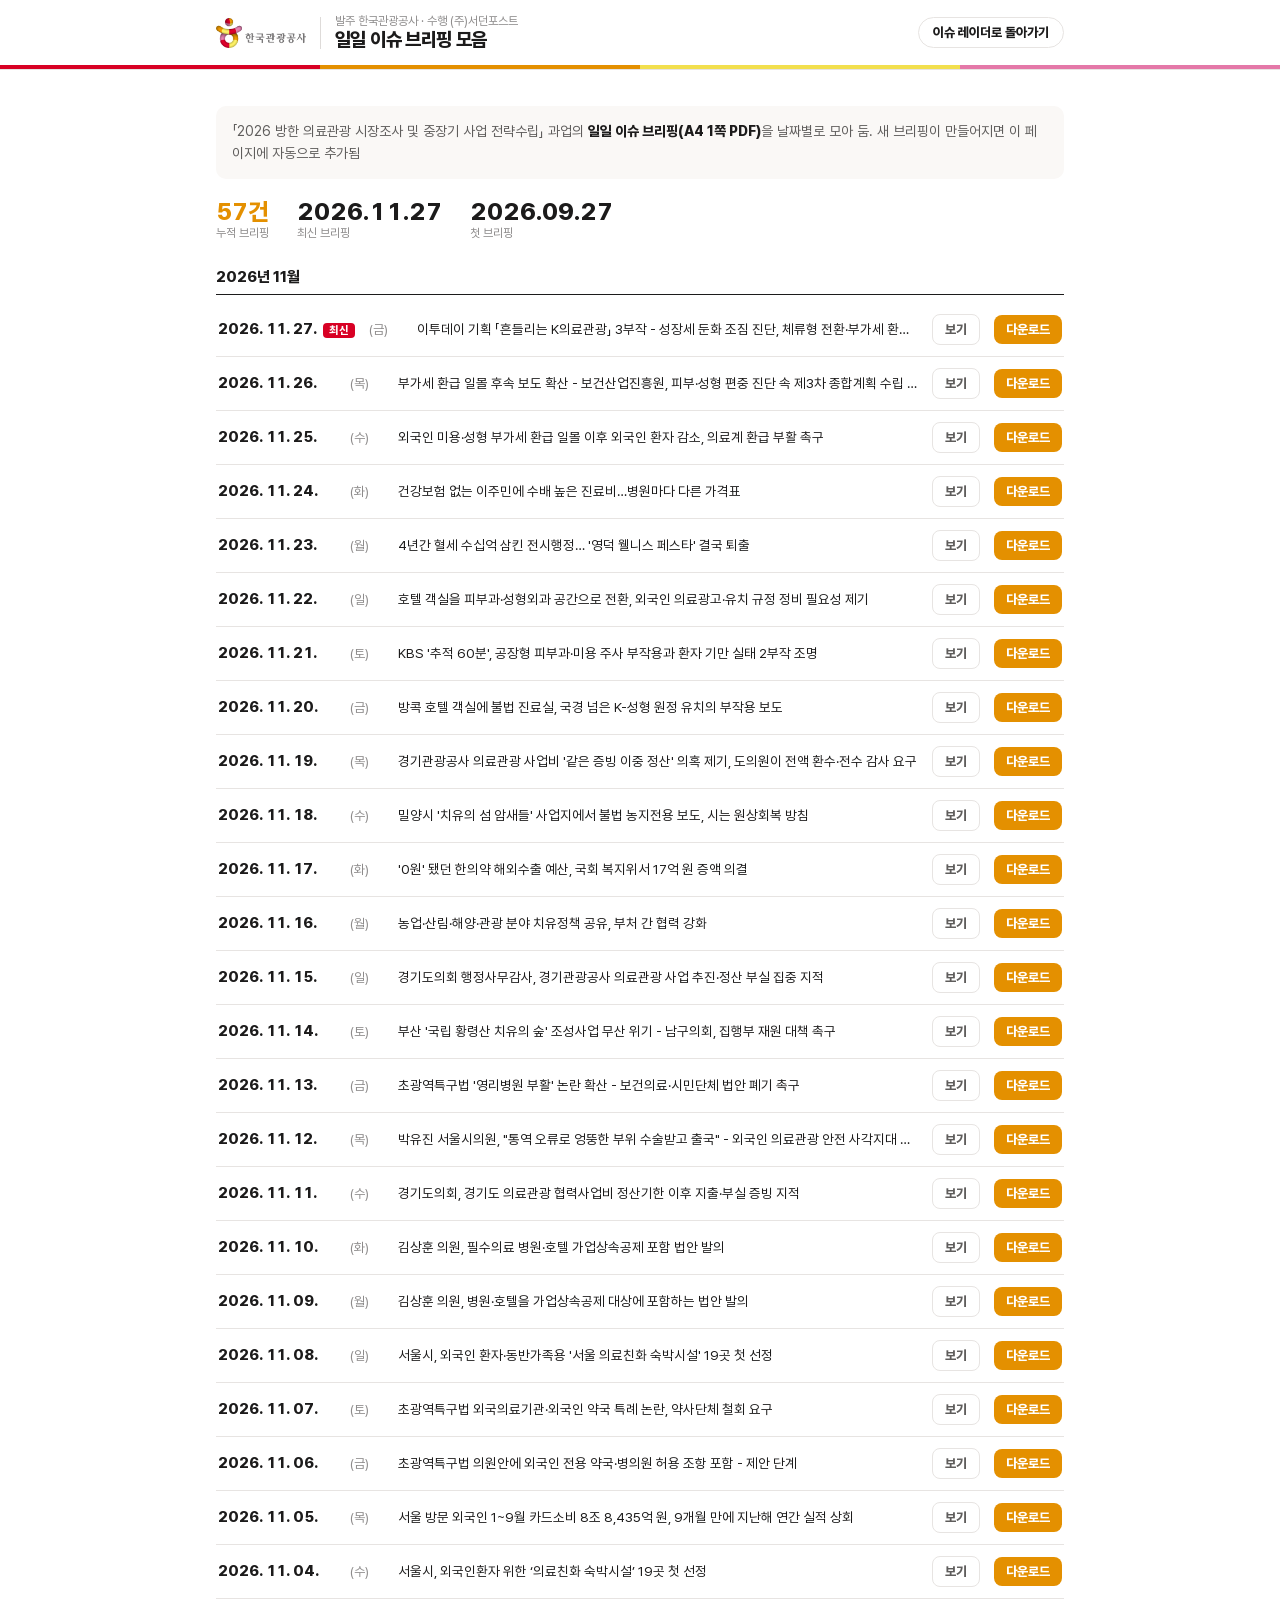
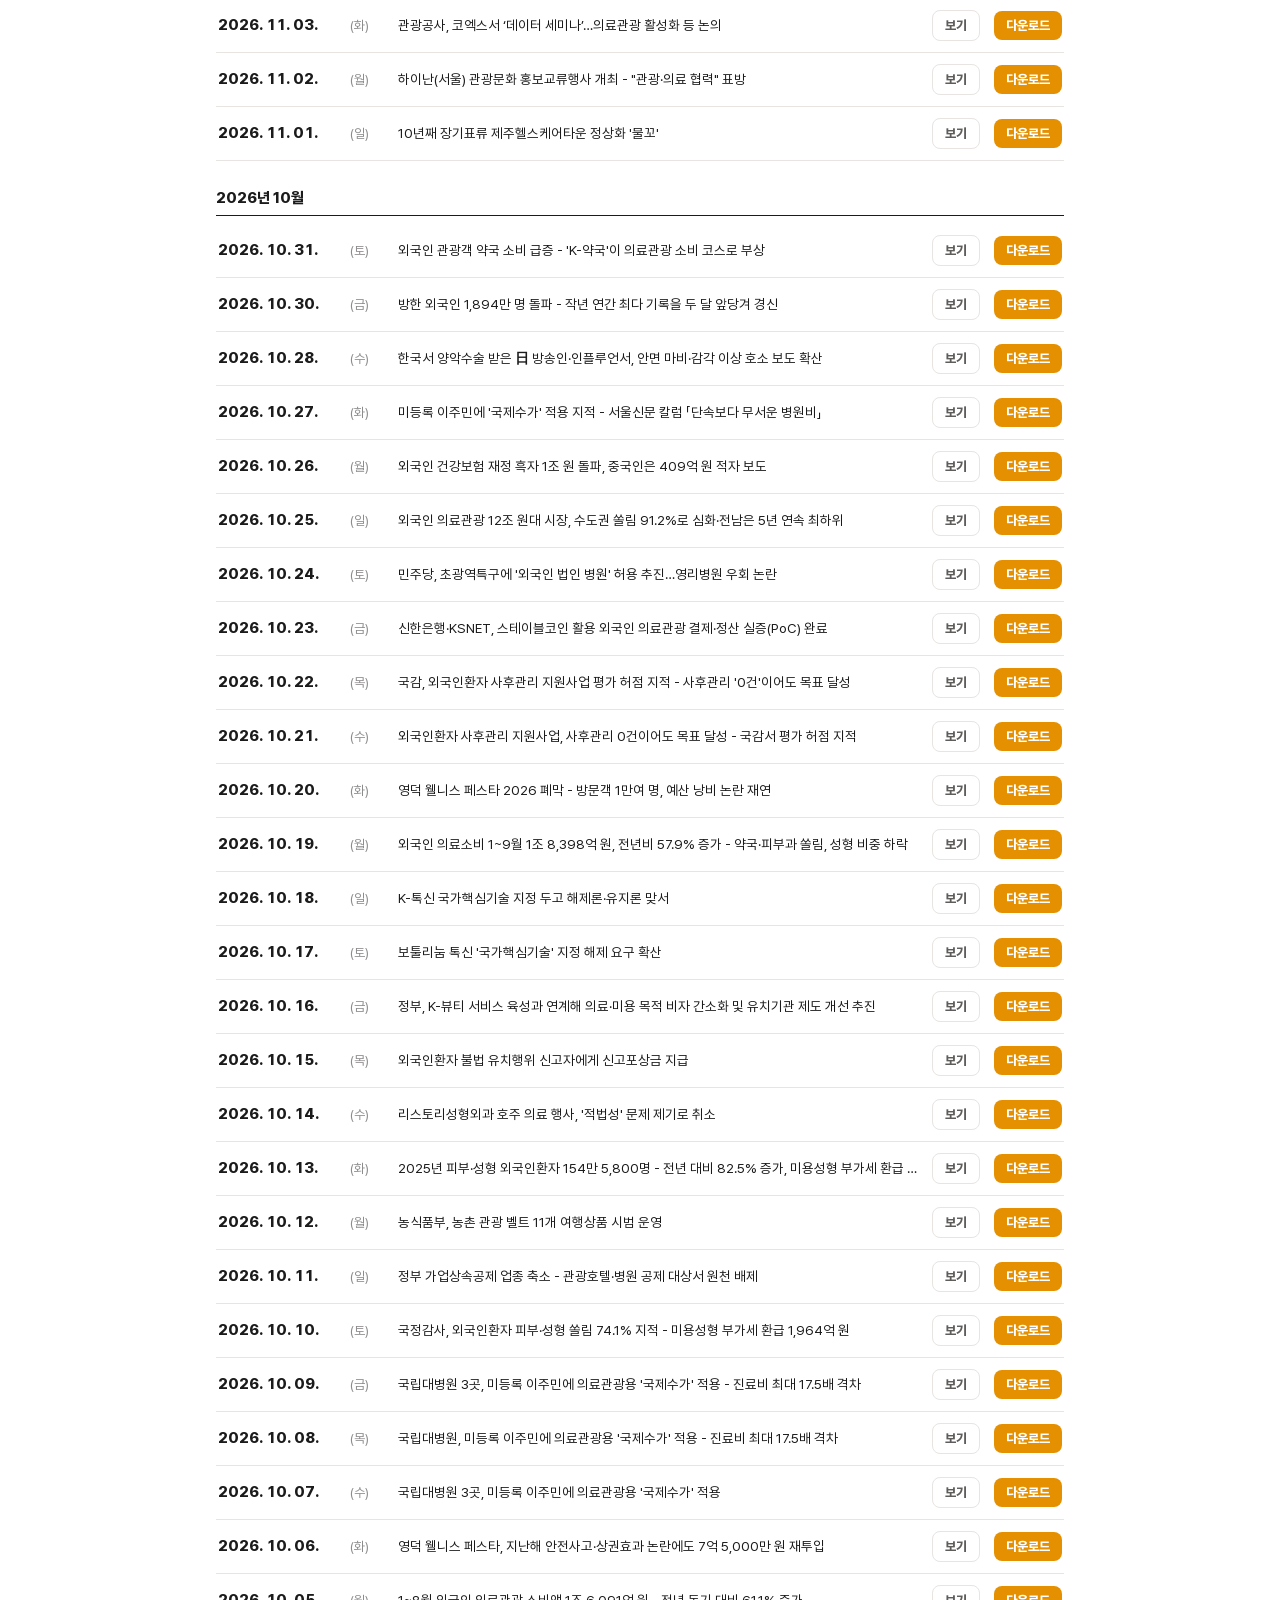
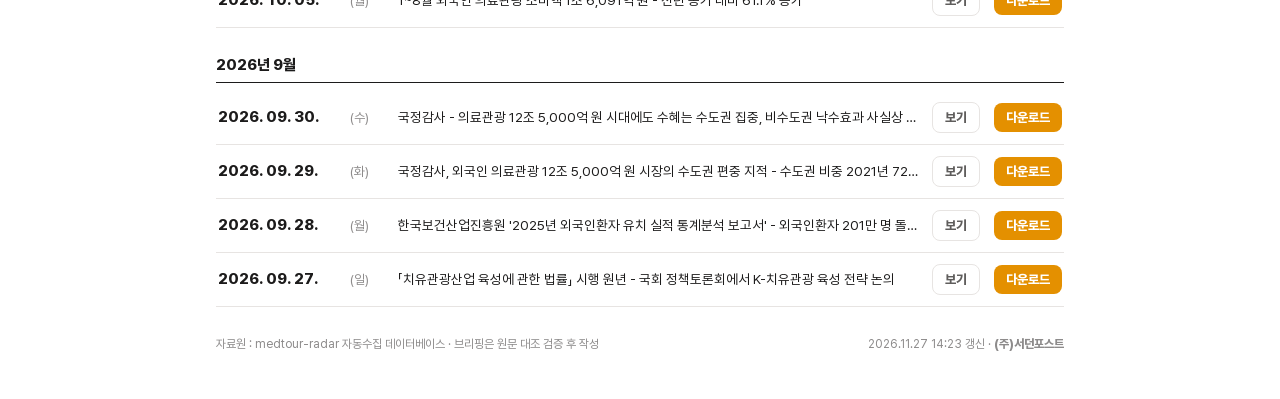
==== commit 4162fe28: "radar: 2026-11-27 자동 갱신" ====
--- a/docs/briefings/index.html
+++ b/docs/briefings/index.html
@@ -34,4 +34,4 @@
 @media (max-width:560px){.d{min-width:96px}.back{margin-left:0}
 li{gap:8px 12px}
 .n{order:9;flex-basis:100%;white-space:normal;font-size:13px;display:-webkit-box;-webkit-line-clamp:2;-webkit-box-orient:vertical}}
-</style></head><body><header class="mast"><div class="in"><img class="logo" src="../assets/kto_signature.png" alt="한국관광공사"><span class="vr"></span><div><span class="t1">발주 한국관광공사 · 수행 (주)서던포스트</span><span class="t2">일일 이슈 브리핑 모음</span></div><a class="back" href="../">이슈 레이더로 돌아가기</a></div><div class="ribbon"><i></i><i></i><i></i><i></i></div></header><div class="wrap"><p class="lead">「2026 방한 의료관광 시장조사 및 중장기 사업 전략수립」 과업의 <b>일일 이슈 브리핑(A4 1쪽 PDF)</b>을 날짜별로 모아 둠. 새 브리핑이 만들어지면 이 페이지에 자동으로 추가됨</p><div class="kpi"><div class="o"><b>57건</b>누적 브리핑</div><div><b>2026.11.27</b>최신 브리핑</div><div><b>2026.09.27</b>첫 브리핑</div></div><h2>2026년 11월</h2><ul><li><span class="d">2026. 11. 27.<span class="new">최신</span></span><span class="w">(금)</span><span class="n" title="이투데이 기획 「흔들리는 K의료관광」 3부작 - 성장세 둔화 조짐 진단, 체류형 전환·부가세 환급 재도입 제기">이투데이 기획 「흔들리는 K의료관광」 3부작 - 성장세 둔화 조짐 진단, 체류형 전환·부가세 환급 재도입 제기</span><a class="btn v" href="brief_20261127.pdf" target="_blank" rel="noopener">보기</a><a class="btn dl" href="brief_20261127.pdf" download="이슈브리핑_20261127.pdf">다운로드</a></li><li><span class="d">2026. 11. 26.</span><span class="w">(목)</span><span class="n" title="부가세 환급 일몰 후속 보도 확산 - 보건산업진흥원, 피부·성형 편중 진단 속 제3차 종합계획 수립 중">부가세 환급 일몰 후속 보도 확산 - 보건산업진흥원, 피부·성형 편중 진단 속 제3차 종합계획 수립 중</span><a class="btn v" href="brief_20261126.pdf" target="_blank" rel="noopener">보기</a><a class="btn dl" href="brief_20261126.pdf" download="이슈브리핑_20261126.pdf">다운로드</a></li><li><span class="d">2026. 11. 25.</span><span class="w">(수)</span><span class="n" title="외국인 미용·성형 부가세 환급 일몰 이후 외국인 환자 감소, 의료계 환급 부활 촉구">외국인 미용·성형 부가세 환급 일몰 이후 외국인 환자 감소, 의료계 환급 부활 촉구</span><a class="btn v" href="brief_20261125.pdf" target="_blank" rel="noopener">보기</a><a class="btn dl" href="brief_20261125.pdf" download="이슈브리핑_20261125.pdf">다운로드</a></li><li><span class="d">2026. 11. 24.</span><span class="w">(화)</span><span class="n" title="건강보험 없는 이주민에 수배 높은 진료비…병원마다 다른 가격표">건강보험 없는 이주민에 수배 높은 진료비…병원마다 다른 가격표</span><a class="btn v" href="brief_20261124.pdf" target="_blank" rel="noopener">보기</a><a class="btn dl" href="brief_20261124.pdf" download="이슈브리핑_20261124.pdf">다운로드</a></li><li><span class="d">2026. 11. 23.</span><span class="w">(월)</span><span class="n" title="4년간 혈세 수십억 삼킨 전시행정… &#x27;영덕 웰니스 페스타&#x27; 결국 퇴출">4년간 혈세 수십억 삼킨 전시행정… &#x27;영덕 웰니스 페스타&#x27; 결국 퇴출</span><a class="btn v" href="brief_20261123.pdf" target="_blank" rel="noopener">보기</a><a class="btn dl" href="brief_20261123.pdf" download="이슈브리핑_20261123.pdf">다운로드</a></li><li><span class="d">2026. 11. 22.</span><span class="w">(일)</span><span class="n" title="호텔 객실을 피부과·성형외과 공간으로 전환, 외국인 의료광고·유치 규정 정비 필요성 제기">호텔 객실을 피부과·성형외과 공간으로 전환, 외국인 의료광고·유치 규정 정비 필요성 제기</span><a class="btn v" href="brief_20261122.pdf" target="_blank" rel="noopener">보기</a><a class="btn dl" href="brief_20261122.pdf" download="이슈브리핑_20261122.pdf">다운로드</a></li><li><span class="d">2026. 11. 21.</span><span class="w">(토)</span><span class="n" title="KBS &#x27;추적 60분&#x27;, 공장형 피부과·미용 주사 부작용과 환자 기만 실태 2부작 조명">KBS &#x27;추적 60분&#x27;, 공장형 피부과·미용 주사 부작용과 환자 기만 실태 2부작 조명</span><a class="btn v" href="brief_20261121.pdf" target="_blank" rel="noopener">보기</a><a class="btn dl" href="brief_20261121.pdf" download="이슈브리핑_20261121.pdf">다운로드</a></li><li><span class="d">2026. 11. 20.</span><span class="w">(금)</span><span class="n" title="방콕 호텔 객실에 불법 진료실, 국경 넘은 K-성형 원정 유치의 부작용 보도">방콕 호텔 객실에 불법 진료실, 국경 넘은 K-성형 원정 유치의 부작용 보도</span><a class="btn v" href="brief_20261120.pdf" target="_blank" rel="noopener">보기</a><a class="btn dl" href="brief_20261120.pdf" download="이슈브리핑_20261120.pdf">다운로드</a></li><li><span class="d">2026. 11. 19.</span><span class="w">(목)</span><span class="n" title="경기관광공사 의료관광 사업비 &#x27;같은 증빙 이중 정산&#x27; 의혹 제기, 도의원이 전액 환수·전수 감사 요구">경기관광공사 의료관광 사업비 &#x27;같은 증빙 이중 정산&#x27; 의혹 제기, 도의원이 전액 환수·전수 감사 요구</span><a class="btn v" href="brief_20261119.pdf" target="_blank" rel="noopener">보기</a><a class="btn dl" href="brief_20261119.pdf" download="이슈브리핑_20261119.pdf">다운로드</a></li><li><span class="d">2026. 11. 18.</span><span class="w">(수)</span><span class="n" title="밀양시 &#x27;치유의 섬 암새들&#x27; 사업지에서 불법 농지전용 보도, 시는 원상회복 방침">밀양시 &#x27;치유의 섬 암새들&#x27; 사업지에서 불법 농지전용 보도, 시는 원상회복 방침</span><a class="btn v" href="brief_20261118.pdf" target="_blank" rel="noopener">보기</a><a class="btn dl" href="brief_20261118.pdf" download="이슈브리핑_20261118.pdf">다운로드</a></li><li><span class="d">2026. 11. 17.</span><span class="w">(화)</span><span class="n" title="&#x27;0원&#x27; 됐던 한의약 해외수출 예산, 국회 복지위서 17억 원 증액 의결">&#x27;0원&#x27; 됐던 한의약 해외수출 예산, 국회 복지위서 17억 원 증액 의결</span><a class="btn v" href="brief_20261117.pdf" target="_blank" rel="noopener">보기</a><a class="btn dl" href="brief_20261117.pdf" download="이슈브리핑_20261117.pdf">다운로드</a></li><li><span class="d">2026. 11. 16.</span><span class="w">(월)</span><span class="n" title="농업·산림·해양·관광 분야 치유정책 공유, 부처 간 협력 강화">농업·산림·해양·관광 분야 치유정책 공유, 부처 간 협력 강화</span><a class="btn v" href="brief_20261116.pdf" target="_blank" rel="noopener">보기</a><a class="btn dl" href="brief_20261116.pdf" download="이슈브리핑_20261116.pdf">다운로드</a></li><li><span class="d">2026. 11. 15.</span><span class="w">(일)</span><span class="n" title="경기도의회 행정사무감사, 경기관광공사 의료관광 사업 추진·정산 부실 집중 지적">경기도의회 행정사무감사, 경기관광공사 의료관광 사업 추진·정산 부실 집중 지적</span><a class="btn v" href="brief_20261115.pdf" target="_blank" rel="noopener">보기</a><a class="btn dl" href="brief_20261115.pdf" download="이슈브리핑_20261115.pdf">다운로드</a></li><li><span class="d">2026. 11. 14.</span><span class="w">(토)</span><span class="n" title="부산 &#x27;국립 황령산 치유의 숲&#x27; 조성사업 무산 위기 - 남구의회, 집행부 재원 대책 촉구">부산 &#x27;국립 황령산 치유의 숲&#x27; 조성사업 무산 위기 - 남구의회, 집행부 재원 대책 촉구</span><a class="btn v" href="brief_20261114.pdf" target="_blank" rel="noopener">보기</a><a class="btn dl" href="brief_20261114.pdf" download="이슈브리핑_20261114.pdf">다운로드</a></li><li><span class="d">2026. 11. 13.</span><span class="w">(금)</span><span class="n" title="초광역특구법 &#x27;영리병원 부활&#x27; 논란 확산 - 보건의료·시민단체 법안 폐기 촉구">초광역특구법 &#x27;영리병원 부활&#x27; 논란 확산 - 보건의료·시민단체 법안 폐기 촉구</span><a class="btn v" href="brief_20261113.pdf" target="_blank" rel="noopener">보기</a><a class="btn dl" href="brief_20261113.pdf" download="이슈브리핑_20261113.pdf">다운로드</a></li><li><span class="d">2026. 11. 12.</span><span class="w">(목)</span><span class="n" title="박유진 서울시의원, &quot;통역 오류로 엉뚱한 부위 수술받고 출국&quot; - 외국인 의료관광 안전 사각지대 지적">박유진 서울시의원, &quot;통역 오류로 엉뚱한 부위 수술받고 출국&quot; - 외국인 의료관광 안전 사각지대 지적</span><a class="btn v" href="brief_20261112.pdf" target="_blank" rel="noopener">보기</a><a class="btn dl" href="brief_20261112.pdf" download="이슈브리핑_20261112.pdf">다운로드</a></li><li><span class="d">2026. 11. 11.</span><span class="w">(수)</span><span class="n" title="경기도의회, 경기도 의료관광 협력사업비 정산기한 이후 지출·부실 증빙 지적">경기도의회, 경기도 의료관광 협력사업비 정산기한 이후 지출·부실 증빙 지적</span><a class="btn v" href="brief_20261111.pdf" target="_blank" rel="noopener">보기</a><a class="btn dl" href="brief_20261111.pdf" download="이슈브리핑_20261111.pdf">다운로드</a></li><li><span class="d">2026. 11. 10.</span><span class="w">(화)</span><span class="n" title="김상훈 의원, 필수의료 병원·호텔 가업상속공제 포함 법안 발의">김상훈 의원, 필수의료 병원·호텔 가업상속공제 포함 법안 발의</span><a class="btn v" href="brief_20261110.pdf" target="_blank" rel="noopener">보기</a><a class="btn dl" href="brief_20261110.pdf" download="이슈브리핑_20261110.pdf">다운로드</a></li><li><span class="d">2026. 11. 09.</span><span class="w">(월)</span><span class="n" title="김상훈 의원, 병원·호텔을 가업상속공제 대상에 포함하는 법안 발의">김상훈 의원, 병원·호텔을 가업상속공제 대상에 포함하는 법안 발의</span><a class="btn v" href="brief_20261109.pdf" target="_blank" rel="noopener">보기</a><a class="btn dl" href="brief_20261109.pdf" download="이슈브리핑_20261109.pdf">다운로드</a></li><li><span class="d">2026. 11. 08.</span><span class="w">(일)</span><span class="n" title="서울시, 외국인 환자·동반가족용 &#x27;서울 의료친화 숙박시설&#x27; 19곳 첫 선정">서울시, 외국인 환자·동반가족용 &#x27;서울 의료친화 숙박시설&#x27; 19곳 첫 선정</span><a class="btn v" href="brief_20261108.pdf" target="_blank" rel="noopener">보기</a><a class="btn dl" href="brief_20261108.pdf" download="이슈브리핑_20261108.pdf">다운로드</a></li><li><span class="d">2026. 11. 07.</span><span class="w">(토)</span><span class="n" title="초광역특구법 외국의료기관·외국인 약국 특례 논란, 약사단체 철회 요구">초광역특구법 외국의료기관·외국인 약국 특례 논란, 약사단체 철회 요구</span><a class="btn v" href="brief_20261107.pdf" target="_blank" rel="noopener">보기</a><a class="btn dl" href="brief_20261107.pdf" download="이슈브리핑_20261107.pdf">다운로드</a></li><li><span class="d">2026. 11. 06.</span><span class="w">(금)</span><span class="n" title="초광역특구법 의원안에 외국인 전용 약국·병의원 허용 조항 포함 - 제안 단계">초광역특구법 의원안에 외국인 전용 약국·병의원 허용 조항 포함 - 제안 단계</span><a class="btn v" href="brief_20261106.pdf" target="_blank" rel="noopener">보기</a><a class="btn dl" href="brief_20261106.pdf" download="이슈브리핑_20261106.pdf">다운로드</a></li><li><span class="d">2026. 11. 05.</span><span class="w">(목)</span><span class="n" title="서울 방문 외국인 1~9월 카드소비 8조 8,435억 원, 9개월 만에 지난해 연간 실적 상회">서울 방문 외국인 1~9월 카드소비 8조 8,435억 원, 9개월 만에 지난해 연간 실적 상회</span><a class="btn v" href="brief_20261105.pdf" target="_blank" rel="noopener">보기</a><a class="btn dl" href="brief_20261105.pdf" download="이슈브리핑_20261105.pdf">다운로드</a></li><li><span class="d">2026. 11. 04.</span><span class="w">(수)</span><span class="n" title="서울시, 외국인환자 위한 ‘의료친화 숙박시설’ 19곳 첫 선정">서울시, 외국인환자 위한 ‘의료친화 숙박시설’ 19곳 첫 선정</span><a class="btn v" href="brief_20261104.pdf" target="_blank" rel="noopener">보기</a><a class="btn dl" href="brief_20261104.pdf" download="이슈브리핑_20261104.pdf">다운로드</a></li><li><span class="d">2026. 11. 03.</span><span class="w">(화)</span><span class="n" title="관광공사, 코엑스서 ‘데이터 세미나’…의료관광 활성화 등 논의">관광공사, 코엑스서 ‘데이터 세미나’…의료관광 활성화 등 논의</span><a class="btn v" href="brief_20261103.pdf" target="_blank" rel="noopener">보기</a><a class="btn dl" href="brief_20261103.pdf" download="이슈브리핑_20261103.pdf">다운로드</a></li><li><span class="d">2026. 11. 02.</span><span class="w">(월)</span><span class="n" title="하이난(서울) 관광문화 홍보교류행사 개최 - &quot;관광·의료 협력&quot; 표방">하이난(서울) 관광문화 홍보교류행사 개최 - &quot;관광·의료 협력&quot; 표방</span><a class="btn v" href="brief_20261102.pdf" target="_blank" rel="noopener">보기</a><a class="btn dl" href="brief_20261102.pdf" download="이슈브리핑_20261102.pdf">다운로드</a></li><li><span class="d">2026. 11. 01.</span><span class="w">(일)</span><span class="n" title="10년째 장기표류 제주헬스케어타운 정상화 &#x27;물꼬&#x27;">10년째 장기표류 제주헬스케어타운 정상화 &#x27;물꼬&#x27;</span><a class="btn v" href="brief_20261101.pdf" target="_blank" rel="noopener">보기</a><a class="btn dl" href="brief_20261101.pdf" download="이슈브리핑_20261101.pdf">다운로드</a></li></ul><h2>2026년 10월</h2><ul><li><span class="d">2026. 10. 31.</span><span class="w">(토)</span><span class="n" title="외국인 관광객 약국 소비 급증 - &#x27;K-약국&#x27;이 의료관광 소비 코스로 부상">외국인 관광객 약국 소비 급증 - &#x27;K-약국&#x27;이 의료관광 소비 코스로 부상</span><a class="btn v" href="brief_20261031.pdf" target="_blank" rel="noopener">보기</a><a class="btn dl" href="brief_20261031.pdf" download="이슈브리핑_20261031.pdf">다운로드</a></li><li><span class="d">2026. 10. 30.</span><span class="w">(금)</span><span class="n" title="방한 외국인 1,894만 명 돌파 - 작년 연간 최다 기록을 두 달 앞당겨 경신">방한 외국인 1,894만 명 돌파 - 작년 연간 최다 기록을 두 달 앞당겨 경신</span><a class="btn v" href="brief_20261030.pdf" target="_blank" rel="noopener">보기</a><a class="btn dl" href="brief_20261030.pdf" download="이슈브리핑_20261030.pdf">다운로드</a></li><li><span class="d">2026. 10. 28.</span><span class="w">(수)</span><span class="n" title="한국서 양악수술 받은 日 방송인·인플루언서, 안면 마비·감각 이상 호소 보도 확산">한국서 양악수술 받은 日 방송인·인플루언서, 안면 마비·감각 이상 호소 보도 확산</span><a class="btn v" href="brief_20261028.pdf" target="_blank" rel="noopener">보기</a><a class="btn dl" href="brief_20261028.pdf" download="이슈브리핑_20261028.pdf">다운로드</a></li><li><span class="d">2026. 10. 27.</span><span class="w">(화)</span><span class="n" title="미등록 이주민에 &#x27;국제수가&#x27; 적용 지적 - 서울신문 칼럼 「단속보다 무서운 병원비」">미등록 이주민에 &#x27;국제수가&#x27; 적용 지적 - 서울신문 칼럼 「단속보다 무서운 병원비」</span><a class="btn v" href="brief_20261027.pdf" target="_blank" rel="noopener">보기</a><a class="btn dl" href="brief_20261027.pdf" download="이슈브리핑_20261027.pdf">다운로드</a></li><li><span class="d">2026. 10. 26.</span><span class="w">(월)</span><span class="n" title="외국인 건강보험 재정 흑자 1조 원 돌파, 중국인은 409억 원 적자 보도">외국인 건강보험 재정 흑자 1조 원 돌파, 중국인은 409억 원 적자 보도</span><a class="btn v" href="brief_20261026.pdf" target="_blank" rel="noopener">보기</a><a class="btn dl" href="brief_20261026.pdf" download="이슈브리핑_20261026.pdf">다운로드</a></li><li><span class="d">2026. 10. 25.</span><span class="w">(일)</span><span class="n" title="외국인 의료관광 12조 원대 시장, 수도권 쏠림 91.2%로 심화·전남은 5년 연속 최하위">외국인 의료관광 12조 원대 시장, 수도권 쏠림 91.2%로 심화·전남은 5년 연속 최하위</span><a class="btn v" href="brief_20261025.pdf" target="_blank" rel="noopener">보기</a><a class="btn dl" href="brief_20261025.pdf" download="이슈브리핑_20261025.pdf">다운로드</a></li><li><span class="d">2026. 10. 24.</span><span class="w">(토)</span><span class="n" title="민주당, 초광역특구에 &#x27;외국인 법인 병원&#x27; 허용 추진…영리병원 우회 논란">민주당, 초광역특구에 &#x27;외국인 법인 병원&#x27; 허용 추진…영리병원 우회 논란</span><a class="btn v" href="brief_20261024.pdf" target="_blank" rel="noopener">보기</a><a class="btn dl" href="brief_20261024.pdf" download="이슈브리핑_20261024.pdf">다운로드</a></li><li><span class="d">2026. 10. 23.</span><span class="w">(금)</span><span class="n" title="신한은행·KSNET, 스테이블코인 활용 외국인 의료관광 결제·정산 실증(PoC) 완료">신한은행·KSNET, 스테이블코인 활용 외국인 의료관광 결제·정산 실증(PoC) 완료</span><a class="btn v" href="brief_20261023.pdf" target="_blank" rel="noopener">보기</a><a class="btn dl" href="brief_20261023.pdf" download="이슈브리핑_20261023.pdf">다운로드</a></li><li><span class="d">2026. 10. 22.</span><span class="w">(목)</span><span class="n" title="국감, 외국인환자 사후관리 지원사업 평가 허점 지적 - 사후관리 &#x27;0건&#x27;이어도 목표 달성">국감, 외국인환자 사후관리 지원사업 평가 허점 지적 - 사후관리 &#x27;0건&#x27;이어도 목표 달성</span><a class="btn v" href="brief_20261022.pdf" target="_blank" rel="noopener">보기</a><a class="btn dl" href="brief_20261022.pdf" download="이슈브리핑_20261022.pdf">다운로드</a></li><li><span class="d">2026. 10. 21.</span><span class="w">(수)</span><span class="n" title="외국인환자 사후관리 지원사업, 사후관리 0건이어도 목표 달성 - 국감서 평가 허점 지적">외국인환자 사후관리 지원사업, 사후관리 0건이어도 목표 달성 - 국감서 평가 허점 지적</span><a class="btn v" href="brief_20261021.pdf" target="_blank" rel="noopener">보기</a><a class="btn dl" href="brief_20261021.pdf" download="이슈브리핑_20261021.pdf">다운로드</a></li><li><span class="d">2026. 10. 20.</span><span class="w">(화)</span><span class="n" title="영덕 웰니스 페스타 2026 폐막 - 방문객 1만여 명, 예산 낭비 논란 재연">영덕 웰니스 페스타 2026 폐막 - 방문객 1만여 명, 예산 낭비 논란 재연</span><a class="btn v" href="brief_20261020.pdf" target="_blank" rel="noopener">보기</a><a class="btn dl" href="brief_20261020.pdf" download="이슈브리핑_20261020.pdf">다운로드</a></li><li><span class="d">2026. 10. 19.</span><span class="w">(월)</span><span class="n" title="외국인 의료소비 1~9월 1조 8,398억 원, 전년비 57.9% 증가 - 약국·피부과 쏠림, 성형 비중 하락">외국인 의료소비 1~9월 1조 8,398억 원, 전년비 57.9% 증가 - 약국·피부과 쏠림, 성형 비중 하락</span><a class="btn v" href="brief_20261019.pdf" target="_blank" rel="noopener">보기</a><a class="btn dl" href="brief_20261019.pdf" download="이슈브리핑_20261019.pdf">다운로드</a></li><li><span class="d">2026. 10. 18.</span><span class="w">(일)</span><span class="n" title="K-톡신 국가핵심기술 지정 두고 해제론·유지론 맞서">K-톡신 국가핵심기술 지정 두고 해제론·유지론 맞서</span><a class="btn v" href="brief_20261018.pdf" target="_blank" rel="noopener">보기</a><a class="btn dl" href="brief_20261018.pdf" download="이슈브리핑_20261018.pdf">다운로드</a></li><li><span class="d">2026. 10. 17.</span><span class="w">(토)</span><span class="n" title="보툴리눔 톡신 &#x27;국가핵심기술&#x27; 지정 해제 요구 확산">보툴리눔 톡신 &#x27;국가핵심기술&#x27; 지정 해제 요구 확산</span><a class="btn v" href="brief_20261017.pdf" target="_blank" rel="noopener">보기</a><a class="btn dl" href="brief_20261017.pdf" download="이슈브리핑_20261017.pdf">다운로드</a></li><li><span class="d">2026. 10. 16.</span><span class="w">(금)</span><span class="n" title="정부, K-뷰티 서비스 육성과 연계해 의료·미용 목적 비자 간소화 및 유치기관 제도 개선 추진">정부, K-뷰티 서비스 육성과 연계해 의료·미용 목적 비자 간소화 및 유치기관 제도 개선 추진</span><a class="btn v" href="brief_20261016.pdf" target="_blank" rel="noopener">보기</a><a class="btn dl" href="brief_20261016.pdf" download="이슈브리핑_20261016.pdf">다운로드</a></li><li><span class="d">2026. 10. 15.</span><span class="w">(목)</span><span class="n" title="외국인환자 불법 유치행위 신고자에게 신고포상금 지급">외국인환자 불법 유치행위 신고자에게 신고포상금 지급</span><a class="btn v" href="brief_20261015.pdf" target="_blank" rel="noopener">보기</a><a class="btn dl" href="brief_20261015.pdf" download="이슈브리핑_20261015.pdf">다운로드</a></li><li><span class="d">2026. 10. 14.</span><span class="w">(수)</span><span class="n" title="리스토리성형외과 호주 의료 행사, &#x27;적법성&#x27; 문제 제기로 취소">리스토리성형외과 호주 의료 행사, &#x27;적법성&#x27; 문제 제기로 취소</span><a class="btn v" href="brief_20261014.pdf" target="_blank" rel="noopener">보기</a><a class="btn dl" href="brief_20261014.pdf" download="이슈브리핑_20261014.pdf">다운로드</a></li><li><span class="d">2026. 10. 13.</span><span class="w">(화)</span><span class="n" title="2025년 피부·성형 외국인환자 154만 5,800명 - 전년 대비 82.5% 증가, 미용성형 부가세 환급 1,964억 원">2025년 피부·성형 외국인환자 154만 5,800명 - 전년 대비 82.5% 증가, 미용성형 부가세 환급 1,964억 원</span><a class="btn v" href="brief_20261013.pdf" target="_blank" rel="noopener">보기</a><a class="btn dl" href="brief_20261013.pdf" download="이슈브리핑_20261013.pdf">다운로드</a></li><li><span class="d">2026. 10. 12.</span><span class="w">(월)</span><span class="n" title="농식품부, 농촌 관광 벨트 11개 여행상품 시범 운영">농식품부, 농촌 관광 벨트 11개 여행상품 시범 운영</span><a class="btn v" href="brief_20261012.pdf" target="_blank" rel="noopener">보기</a><a class="btn dl" href="brief_20261012.pdf" download="이슈브리핑_20261012.pdf">다운로드</a></li><li><span class="d">2026. 10. 11.</span><span class="w">(일)</span><span class="n" title="정부 가업상속공제 업종 축소 - 관광호텔·병원 공제 대상서 원천 배제">정부 가업상속공제 업종 축소 - 관광호텔·병원 공제 대상서 원천 배제</span><a class="btn v" href="brief_20261011.pdf" target="_blank" rel="noopener">보기</a><a class="btn dl" href="brief_20261011.pdf" download="이슈브리핑_20261011.pdf">다운로드</a></li><li><span class="d">2026. 10. 10.</span><span class="w">(토)</span><span class="n" title="국정감사, 외국인환자 피부·성형 쏠림 74.1% 지적 - 미용성형 부가세 환급 1,964억 원">국정감사, 외국인환자 피부·성형 쏠림 74.1% 지적 - 미용성형 부가세 환급 1,964억 원</span><a class="btn v" href="brief_20261010.pdf" target="_blank" rel="noopener">보기</a><a class="btn dl" href="brief_20261010.pdf" download="이슈브리핑_20261010.pdf">다운로드</a></li><li><span class="d">2026. 10. 09.</span><span class="w">(금)</span><span class="n" title="국립대병원 3곳, 미등록 이주민에 의료관광용 &#x27;국제수가&#x27; 적용 - 진료비 최대 17.5배 격차">국립대병원 3곳, 미등록 이주민에 의료관광용 &#x27;국제수가&#x27; 적용 - 진료비 최대 17.5배 격차</span><a class="btn v" href="brief_20261009.pdf" target="_blank" rel="noopener">보기</a><a class="btn dl" href="brief_20261009.pdf" download="이슈브리핑_20261009.pdf">다운로드</a></li><li><span class="d">2026. 10. 08.</span><span class="w">(목)</span><span class="n" title="국립대병원, 미등록 이주민에 의료관광용 &#x27;국제수가&#x27; 적용 - 진료비 최대 17.5배 격차">국립대병원, 미등록 이주민에 의료관광용 &#x27;국제수가&#x27; 적용 - 진료비 최대 17.5배 격차</span><a class="btn v" href="brief_20261008.pdf" target="_blank" rel="noopener">보기</a><a class="btn dl" href="brief_20261008.pdf" download="이슈브리핑_20261008.pdf">다운로드</a></li><li><span class="d">2026. 10. 07.</span><span class="w">(수)</span><span class="n" title="국립대병원 3곳, 미등록 이주민에 의료관광용 &#x27;국제수가&#x27; 적용">국립대병원 3곳, 미등록 이주민에 의료관광용 &#x27;국제수가&#x27; 적용</span><a class="btn v" href="brief_20261007.pdf" target="_blank" rel="noopener">보기</a><a class="btn dl" href="brief_20261007.pdf" download="이슈브리핑_20261007.pdf">다운로드</a></li><li><span class="d">2026. 10. 06.</span><span class="w">(화)</span><span class="n" title="영덕 웰니스 페스타, 지난해 안전사고·상권효과 논란에도 7억 5,000만 원 재투입">영덕 웰니스 페스타, 지난해 안전사고·상권효과 논란에도 7억 5,000만 원 재투입</span><a class="btn v" href="brief_20261006.pdf" target="_blank" rel="noopener">보기</a><a class="btn dl" href="brief_20261006.pdf" download="이슈브리핑_20261006.pdf">다운로드</a></li><li><span class="d">2026. 10. 05.</span><span class="w">(월)</span><span class="n" title="1~8월 외국인 의료관광 소비액 1조 6,091억 원 - 전년 동기 대비 61.1% 증가">1~8월 외국인 의료관광 소비액 1조 6,091억 원 - 전년 동기 대비 61.1% 증가</span><a class="btn v" href="brief_20261005.pdf" target="_blank" rel="noopener">보기</a><a class="btn dl" href="brief_20261005.pdf" download="이슈브리핑_20261005.pdf">다운로드</a></li></ul><h2>2026년 9월</h2><ul><li><span class="d">2026. 09. 30.</span><span class="w">(수)</span><span class="n" title="국정감사 - 의료관광 12조 5,000억 원 시대에도 수혜는 수도권 집중, 비수도권 낙수효과 사실상 부재">국정감사 - 의료관광 12조 5,000억 원 시대에도 수혜는 수도권 집중, 비수도권 낙수효과 사실상 부재</span><a class="btn v" href="brief_20260930.pdf" target="_blank" rel="noopener">보기</a><a class="btn dl" href="brief_20260930.pdf" download="이슈브리핑_20260930.pdf">다운로드</a></li><li><span class="d">2026. 09. 29.</span><span class="w">(화)</span><span class="n" title="국정감사, 외국인 의료관광 12조 5,000억 원 시장의 수도권 편중 지적 - 수도권 비중 2021년 72.9% → 2025년 91.2%">국정감사, 외국인 의료관광 12조 5,000억 원 시장의 수도권 편중 지적 - 수도권 비중 2021년 72.9% → 2025년 91.2%</span><a class="btn v" href="brief_20260929.pdf" target="_blank" rel="noopener">보기</a><a class="btn dl" href="brief_20260929.pdf" download="이슈브리핑_20260929.pdf">다운로드</a></li><li><span class="d">2026. 09. 28.</span><span class="w">(월)</span><span class="n" title="한국보건산업진흥원 &#x27;2025년 외국인환자 유치 실적 통계분석 보고서&#x27; - 외국인환자 201만 명 돌파">한국보건산업진흥원 &#x27;2025년 외국인환자 유치 실적 통계분석 보고서&#x27; - 외국인환자 201만 명 돌파</span><a class="btn v" href="brief_20260928.pdf" target="_blank" rel="noopener">보기</a><a class="btn dl" href="brief_20260928.pdf" download="이슈브리핑_20260928.pdf">다운로드</a></li><li><span class="d">2026. 09. 27.</span><span class="w">(일)</span><span class="n" title="「치유관광산업 육성에 관한 법률」 시행 원년 - 국회 정책토론회에서 K-치유관광 육성 전략 논의">「치유관광산업 육성에 관한 법률」 시행 원년 - 국회 정책토론회에서 K-치유관광 육성 전략 논의</span><a class="btn v" href="brief_20260927.pdf" target="_blank" rel="noopener">보기</a><a class="btn dl" href="brief_20260927.pdf" download="이슈브리핑_20260927.pdf">다운로드</a></li></ul><div class="foot"><span>자료원 : medtour-radar 자동수집 데이터베이스 · 브리핑은 원문 대조 검증 후 작성</span><span>2026.11.27 09:49 갱신 · <b>(주)서던포스트</b></span></div></div></body></html>+</style></head><body><header class="mast"><div class="in"><img class="logo" src="../assets/kto_signature.png" alt="한국관광공사"><span class="vr"></span><div><span class="t1">발주 한국관광공사 · 수행 (주)서던포스트</span><span class="t2">일일 이슈 브리핑 모음</span></div><a class="back" href="../">이슈 레이더로 돌아가기</a></div><div class="ribbon"><i></i><i></i><i></i><i></i></div></header><div class="wrap"><p class="lead">「2026 방한 의료관광 시장조사 및 중장기 사업 전략수립」 과업의 <b>일일 이슈 브리핑(A4 1쪽 PDF)</b>을 날짜별로 모아 둠. 새 브리핑이 만들어지면 이 페이지에 자동으로 추가됨</p><div class="kpi"><div class="o"><b>57건</b>누적 브리핑</div><div><b>2026.11.27</b>최신 브리핑</div><div><b>2026.09.27</b>첫 브리핑</div></div><h2>2026년 11월</h2><ul><li><span class="d">2026. 11. 27.<span class="new">최신</span></span><span class="w">(금)</span><span class="n" title="이투데이 기획 「흔들리는 K의료관광」 3부작 - 성장세 둔화 조짐 진단, 체류형 전환·부가세 환급 재도입 제기">이투데이 기획 「흔들리는 K의료관광」 3부작 - 성장세 둔화 조짐 진단, 체류형 전환·부가세 환급 재도입 제기</span><a class="btn v" href="brief_20261127.pdf" target="_blank" rel="noopener">보기</a><a class="btn dl" href="brief_20261127.pdf" download="이슈브리핑_20261127.pdf">다운로드</a></li><li><span class="d">2026. 11. 26.</span><span class="w">(목)</span><span class="n" title="부가세 환급 일몰 후속 보도 확산 - 보건산업진흥원, 피부·성형 편중 진단 속 제3차 종합계획 수립 중">부가세 환급 일몰 후속 보도 확산 - 보건산업진흥원, 피부·성형 편중 진단 속 제3차 종합계획 수립 중</span><a class="btn v" href="brief_20261126.pdf" target="_blank" rel="noopener">보기</a><a class="btn dl" href="brief_20261126.pdf" download="이슈브리핑_20261126.pdf">다운로드</a></li><li><span class="d">2026. 11. 25.</span><span class="w">(수)</span><span class="n" title="외국인 미용·성형 부가세 환급 일몰 이후 외국인 환자 감소, 의료계 환급 부활 촉구">외국인 미용·성형 부가세 환급 일몰 이후 외국인 환자 감소, 의료계 환급 부활 촉구</span><a class="btn v" href="brief_20261125.pdf" target="_blank" rel="noopener">보기</a><a class="btn dl" href="brief_20261125.pdf" download="이슈브리핑_20261125.pdf">다운로드</a></li><li><span class="d">2026. 11. 24.</span><span class="w">(화)</span><span class="n" title="건강보험 없는 이주민에 수배 높은 진료비…병원마다 다른 가격표">건강보험 없는 이주민에 수배 높은 진료비…병원마다 다른 가격표</span><a class="btn v" href="brief_20261124.pdf" target="_blank" rel="noopener">보기</a><a class="btn dl" href="brief_20261124.pdf" download="이슈브리핑_20261124.pdf">다운로드</a></li><li><span class="d">2026. 11. 23.</span><span class="w">(월)</span><span class="n" title="4년간 혈세 수십억 삼킨 전시행정… &#x27;영덕 웰니스 페스타&#x27; 결국 퇴출">4년간 혈세 수십억 삼킨 전시행정… &#x27;영덕 웰니스 페스타&#x27; 결국 퇴출</span><a class="btn v" href="brief_20261123.pdf" target="_blank" rel="noopener">보기</a><a class="btn dl" href="brief_20261123.pdf" download="이슈브리핑_20261123.pdf">다운로드</a></li><li><span class="d">2026. 11. 22.</span><span class="w">(일)</span><span class="n" title="호텔 객실을 피부과·성형외과 공간으로 전환, 외국인 의료광고·유치 규정 정비 필요성 제기">호텔 객실을 피부과·성형외과 공간으로 전환, 외국인 의료광고·유치 규정 정비 필요성 제기</span><a class="btn v" href="brief_20261122.pdf" target="_blank" rel="noopener">보기</a><a class="btn dl" href="brief_20261122.pdf" download="이슈브리핑_20261122.pdf">다운로드</a></li><li><span class="d">2026. 11. 21.</span><span class="w">(토)</span><span class="n" title="KBS &#x27;추적 60분&#x27;, 공장형 피부과·미용 주사 부작용과 환자 기만 실태 2부작 조명">KBS &#x27;추적 60분&#x27;, 공장형 피부과·미용 주사 부작용과 환자 기만 실태 2부작 조명</span><a class="btn v" href="brief_20261121.pdf" target="_blank" rel="noopener">보기</a><a class="btn dl" href="brief_20261121.pdf" download="이슈브리핑_20261121.pdf">다운로드</a></li><li><span class="d">2026. 11. 20.</span><span class="w">(금)</span><span class="n" title="방콕 호텔 객실에 불법 진료실, 국경 넘은 K-성형 원정 유치의 부작용 보도">방콕 호텔 객실에 불법 진료실, 국경 넘은 K-성형 원정 유치의 부작용 보도</span><a class="btn v" href="brief_20261120.pdf" target="_blank" rel="noopener">보기</a><a class="btn dl" href="brief_20261120.pdf" download="이슈브리핑_20261120.pdf">다운로드</a></li><li><span class="d">2026. 11. 19.</span><span class="w">(목)</span><span class="n" title="경기관광공사 의료관광 사업비 &#x27;같은 증빙 이중 정산&#x27; 의혹 제기, 도의원이 전액 환수·전수 감사 요구">경기관광공사 의료관광 사업비 &#x27;같은 증빙 이중 정산&#x27; 의혹 제기, 도의원이 전액 환수·전수 감사 요구</span><a class="btn v" href="brief_20261119.pdf" target="_blank" rel="noopener">보기</a><a class="btn dl" href="brief_20261119.pdf" download="이슈브리핑_20261119.pdf">다운로드</a></li><li><span class="d">2026. 11. 18.</span><span class="w">(수)</span><span class="n" title="밀양시 &#x27;치유의 섬 암새들&#x27; 사업지에서 불법 농지전용 보도, 시는 원상회복 방침">밀양시 &#x27;치유의 섬 암새들&#x27; 사업지에서 불법 농지전용 보도, 시는 원상회복 방침</span><a class="btn v" href="brief_20261118.pdf" target="_blank" rel="noopener">보기</a><a class="btn dl" href="brief_20261118.pdf" download="이슈브리핑_20261118.pdf">다운로드</a></li><li><span class="d">2026. 11. 17.</span><span class="w">(화)</span><span class="n" title="&#x27;0원&#x27; 됐던 한의약 해외수출 예산, 국회 복지위서 17억 원 증액 의결">&#x27;0원&#x27; 됐던 한의약 해외수출 예산, 국회 복지위서 17억 원 증액 의결</span><a class="btn v" href="brief_20261117.pdf" target="_blank" rel="noopener">보기</a><a class="btn dl" href="brief_20261117.pdf" download="이슈브리핑_20261117.pdf">다운로드</a></li><li><span class="d">2026. 11. 16.</span><span class="w">(월)</span><span class="n" title="농업·산림·해양·관광 분야 치유정책 공유, 부처 간 협력 강화">농업·산림·해양·관광 분야 치유정책 공유, 부처 간 협력 강화</span><a class="btn v" href="brief_20261116.pdf" target="_blank" rel="noopener">보기</a><a class="btn dl" href="brief_20261116.pdf" download="이슈브리핑_20261116.pdf">다운로드</a></li><li><span class="d">2026. 11. 15.</span><span class="w">(일)</span><span class="n" title="경기도의회 행정사무감사, 경기관광공사 의료관광 사업 추진·정산 부실 집중 지적">경기도의회 행정사무감사, 경기관광공사 의료관광 사업 추진·정산 부실 집중 지적</span><a class="btn v" href="brief_20261115.pdf" target="_blank" rel="noopener">보기</a><a class="btn dl" href="brief_20261115.pdf" download="이슈브리핑_20261115.pdf">다운로드</a></li><li><span class="d">2026. 11. 14.</span><span class="w">(토)</span><span class="n" title="부산 &#x27;국립 황령산 치유의 숲&#x27; 조성사업 무산 위기 - 남구의회, 집행부 재원 대책 촉구">부산 &#x27;국립 황령산 치유의 숲&#x27; 조성사업 무산 위기 - 남구의회, 집행부 재원 대책 촉구</span><a class="btn v" href="brief_20261114.pdf" target="_blank" rel="noopener">보기</a><a class="btn dl" href="brief_20261114.pdf" download="이슈브리핑_20261114.pdf">다운로드</a></li><li><span class="d">2026. 11. 13.</span><span class="w">(금)</span><span class="n" title="초광역특구법 &#x27;영리병원 부활&#x27; 논란 확산 - 보건의료·시민단체 법안 폐기 촉구">초광역특구법 &#x27;영리병원 부활&#x27; 논란 확산 - 보건의료·시민단체 법안 폐기 촉구</span><a class="btn v" href="brief_20261113.pdf" target="_blank" rel="noopener">보기</a><a class="btn dl" href="brief_20261113.pdf" download="이슈브리핑_20261113.pdf">다운로드</a></li><li><span class="d">2026. 11. 12.</span><span class="w">(목)</span><span class="n" title="박유진 서울시의원, &quot;통역 오류로 엉뚱한 부위 수술받고 출국&quot; - 외국인 의료관광 안전 사각지대 지적">박유진 서울시의원, &quot;통역 오류로 엉뚱한 부위 수술받고 출국&quot; - 외국인 의료관광 안전 사각지대 지적</span><a class="btn v" href="brief_20261112.pdf" target="_blank" rel="noopener">보기</a><a class="btn dl" href="brief_20261112.pdf" download="이슈브리핑_20261112.pdf">다운로드</a></li><li><span class="d">2026. 11. 11.</span><span class="w">(수)</span><span class="n" title="경기도의회, 경기도 의료관광 협력사업비 정산기한 이후 지출·부실 증빙 지적">경기도의회, 경기도 의료관광 협력사업비 정산기한 이후 지출·부실 증빙 지적</span><a class="btn v" href="brief_20261111.pdf" target="_blank" rel="noopener">보기</a><a class="btn dl" href="brief_20261111.pdf" download="이슈브리핑_20261111.pdf">다운로드</a></li><li><span class="d">2026. 11. 10.</span><span class="w">(화)</span><span class="n" title="김상훈 의원, 필수의료 병원·호텔 가업상속공제 포함 법안 발의">김상훈 의원, 필수의료 병원·호텔 가업상속공제 포함 법안 발의</span><a class="btn v" href="brief_20261110.pdf" target="_blank" rel="noopener">보기</a><a class="btn dl" href="brief_20261110.pdf" download="이슈브리핑_20261110.pdf">다운로드</a></li><li><span class="d">2026. 11. 09.</span><span class="w">(월)</span><span class="n" title="김상훈 의원, 병원·호텔을 가업상속공제 대상에 포함하는 법안 발의">김상훈 의원, 병원·호텔을 가업상속공제 대상에 포함하는 법안 발의</span><a class="btn v" href="brief_20261109.pdf" target="_blank" rel="noopener">보기</a><a class="btn dl" href="brief_20261109.pdf" download="이슈브리핑_20261109.pdf">다운로드</a></li><li><span class="d">2026. 11. 08.</span><span class="w">(일)</span><span class="n" title="서울시, 외국인 환자·동반가족용 &#x27;서울 의료친화 숙박시설&#x27; 19곳 첫 선정">서울시, 외국인 환자·동반가족용 &#x27;서울 의료친화 숙박시설&#x27; 19곳 첫 선정</span><a class="btn v" href="brief_20261108.pdf" target="_blank" rel="noopener">보기</a><a class="btn dl" href="brief_20261108.pdf" download="이슈브리핑_20261108.pdf">다운로드</a></li><li><span class="d">2026. 11. 07.</span><span class="w">(토)</span><span class="n" title="초광역특구법 외국의료기관·외국인 약국 특례 논란, 약사단체 철회 요구">초광역특구법 외국의료기관·외국인 약국 특례 논란, 약사단체 철회 요구</span><a class="btn v" href="brief_20261107.pdf" target="_blank" rel="noopener">보기</a><a class="btn dl" href="brief_20261107.pdf" download="이슈브리핑_20261107.pdf">다운로드</a></li><li><span class="d">2026. 11. 06.</span><span class="w">(금)</span><span class="n" title="초광역특구법 의원안에 외국인 전용 약국·병의원 허용 조항 포함 - 제안 단계">초광역특구법 의원안에 외국인 전용 약국·병의원 허용 조항 포함 - 제안 단계</span><a class="btn v" href="brief_20261106.pdf" target="_blank" rel="noopener">보기</a><a class="btn dl" href="brief_20261106.pdf" download="이슈브리핑_20261106.pdf">다운로드</a></li><li><span class="d">2026. 11. 05.</span><span class="w">(목)</span><span class="n" title="서울 방문 외국인 1~9월 카드소비 8조 8,435억 원, 9개월 만에 지난해 연간 실적 상회">서울 방문 외국인 1~9월 카드소비 8조 8,435억 원, 9개월 만에 지난해 연간 실적 상회</span><a class="btn v" href="brief_20261105.pdf" target="_blank" rel="noopener">보기</a><a class="btn dl" href="brief_20261105.pdf" download="이슈브리핑_20261105.pdf">다운로드</a></li><li><span class="d">2026. 11. 04.</span><span class="w">(수)</span><span class="n" title="서울시, 외국인환자 위한 ‘의료친화 숙박시설’ 19곳 첫 선정">서울시, 외국인환자 위한 ‘의료친화 숙박시설’ 19곳 첫 선정</span><a class="btn v" href="brief_20261104.pdf" target="_blank" rel="noopener">보기</a><a class="btn dl" href="brief_20261104.pdf" download="이슈브리핑_20261104.pdf">다운로드</a></li><li><span class="d">2026. 11. 03.</span><span class="w">(화)</span><span class="n" title="관광공사, 코엑스서 ‘데이터 세미나’…의료관광 활성화 등 논의">관광공사, 코엑스서 ‘데이터 세미나’…의료관광 활성화 등 논의</span><a class="btn v" href="brief_20261103.pdf" target="_blank" rel="noopener">보기</a><a class="btn dl" href="brief_20261103.pdf" download="이슈브리핑_20261103.pdf">다운로드</a></li><li><span class="d">2026. 11. 02.</span><span class="w">(월)</span><span class="n" title="하이난(서울) 관광문화 홍보교류행사 개최 - &quot;관광·의료 협력&quot; 표방">하이난(서울) 관광문화 홍보교류행사 개최 - &quot;관광·의료 협력&quot; 표방</span><a class="btn v" href="brief_20261102.pdf" target="_blank" rel="noopener">보기</a><a class="btn dl" href="brief_20261102.pdf" download="이슈브리핑_20261102.pdf">다운로드</a></li><li><span class="d">2026. 11. 01.</span><span class="w">(일)</span><span class="n" title="10년째 장기표류 제주헬스케어타운 정상화 &#x27;물꼬&#x27;">10년째 장기표류 제주헬스케어타운 정상화 &#x27;물꼬&#x27;</span><a class="btn v" href="brief_20261101.pdf" target="_blank" rel="noopener">보기</a><a class="btn dl" href="brief_20261101.pdf" download="이슈브리핑_20261101.pdf">다운로드</a></li></ul><h2>2026년 10월</h2><ul><li><span class="d">2026. 10. 31.</span><span class="w">(토)</span><span class="n" title="외국인 관광객 약국 소비 급증 - &#x27;K-약국&#x27;이 의료관광 소비 코스로 부상">외국인 관광객 약국 소비 급증 - &#x27;K-약국&#x27;이 의료관광 소비 코스로 부상</span><a class="btn v" href="brief_20261031.pdf" target="_blank" rel="noopener">보기</a><a class="btn dl" href="brief_20261031.pdf" download="이슈브리핑_20261031.pdf">다운로드</a></li><li><span class="d">2026. 10. 30.</span><span class="w">(금)</span><span class="n" title="방한 외국인 1,894만 명 돌파 - 작년 연간 최다 기록을 두 달 앞당겨 경신">방한 외국인 1,894만 명 돌파 - 작년 연간 최다 기록을 두 달 앞당겨 경신</span><a class="btn v" href="brief_20261030.pdf" target="_blank" rel="noopener">보기</a><a class="btn dl" href="brief_20261030.pdf" download="이슈브리핑_20261030.pdf">다운로드</a></li><li><span class="d">2026. 10. 28.</span><span class="w">(수)</span><span class="n" title="한국서 양악수술 받은 日 방송인·인플루언서, 안면 마비·감각 이상 호소 보도 확산">한국서 양악수술 받은 日 방송인·인플루언서, 안면 마비·감각 이상 호소 보도 확산</span><a class="btn v" href="brief_20261028.pdf" target="_blank" rel="noopener">보기</a><a class="btn dl" href="brief_20261028.pdf" download="이슈브리핑_20261028.pdf">다운로드</a></li><li><span class="d">2026. 10. 27.</span><span class="w">(화)</span><span class="n" title="미등록 이주민에 &#x27;국제수가&#x27; 적용 지적 - 서울신문 칼럼 「단속보다 무서운 병원비」">미등록 이주민에 &#x27;국제수가&#x27; 적용 지적 - 서울신문 칼럼 「단속보다 무서운 병원비」</span><a class="btn v" href="brief_20261027.pdf" target="_blank" rel="noopener">보기</a><a class="btn dl" href="brief_20261027.pdf" download="이슈브리핑_20261027.pdf">다운로드</a></li><li><span class="d">2026. 10. 26.</span><span class="w">(월)</span><span class="n" title="외국인 건강보험 재정 흑자 1조 원 돌파, 중국인은 409억 원 적자 보도">외국인 건강보험 재정 흑자 1조 원 돌파, 중국인은 409억 원 적자 보도</span><a class="btn v" href="brief_20261026.pdf" target="_blank" rel="noopener">보기</a><a class="btn dl" href="brief_20261026.pdf" download="이슈브리핑_20261026.pdf">다운로드</a></li><li><span class="d">2026. 10. 25.</span><span class="w">(일)</span><span class="n" title="외국인 의료관광 12조 원대 시장, 수도권 쏠림 91.2%로 심화·전남은 5년 연속 최하위">외국인 의료관광 12조 원대 시장, 수도권 쏠림 91.2%로 심화·전남은 5년 연속 최하위</span><a class="btn v" href="brief_20261025.pdf" target="_blank" rel="noopener">보기</a><a class="btn dl" href="brief_20261025.pdf" download="이슈브리핑_20261025.pdf">다운로드</a></li><li><span class="d">2026. 10. 24.</span><span class="w">(토)</span><span class="n" title="민주당, 초광역특구에 &#x27;외국인 법인 병원&#x27; 허용 추진…영리병원 우회 논란">민주당, 초광역특구에 &#x27;외국인 법인 병원&#x27; 허용 추진…영리병원 우회 논란</span><a class="btn v" href="brief_20261024.pdf" target="_blank" rel="noopener">보기</a><a class="btn dl" href="brief_20261024.pdf" download="이슈브리핑_20261024.pdf">다운로드</a></li><li><span class="d">2026. 10. 23.</span><span class="w">(금)</span><span class="n" title="신한은행·KSNET, 스테이블코인 활용 외국인 의료관광 결제·정산 실증(PoC) 완료">신한은행·KSNET, 스테이블코인 활용 외국인 의료관광 결제·정산 실증(PoC) 완료</span><a class="btn v" href="brief_20261023.pdf" target="_blank" rel="noopener">보기</a><a class="btn dl" href="brief_20261023.pdf" download="이슈브리핑_20261023.pdf">다운로드</a></li><li><span class="d">2026. 10. 22.</span><span class="w">(목)</span><span class="n" title="국감, 외국인환자 사후관리 지원사업 평가 허점 지적 - 사후관리 &#x27;0건&#x27;이어도 목표 달성">국감, 외국인환자 사후관리 지원사업 평가 허점 지적 - 사후관리 &#x27;0건&#x27;이어도 목표 달성</span><a class="btn v" href="brief_20261022.pdf" target="_blank" rel="noopener">보기</a><a class="btn dl" href="brief_20261022.pdf" download="이슈브리핑_20261022.pdf">다운로드</a></li><li><span class="d">2026. 10. 21.</span><span class="w">(수)</span><span class="n" title="외국인환자 사후관리 지원사업, 사후관리 0건이어도 목표 달성 - 국감서 평가 허점 지적">외국인환자 사후관리 지원사업, 사후관리 0건이어도 목표 달성 - 국감서 평가 허점 지적</span><a class="btn v" href="brief_20261021.pdf" target="_blank" rel="noopener">보기</a><a class="btn dl" href="brief_20261021.pdf" download="이슈브리핑_20261021.pdf">다운로드</a></li><li><span class="d">2026. 10. 20.</span><span class="w">(화)</span><span class="n" title="영덕 웰니스 페스타 2026 폐막 - 방문객 1만여 명, 예산 낭비 논란 재연">영덕 웰니스 페스타 2026 폐막 - 방문객 1만여 명, 예산 낭비 논란 재연</span><a class="btn v" href="brief_20261020.pdf" target="_blank" rel="noopener">보기</a><a class="btn dl" href="brief_20261020.pdf" download="이슈브리핑_20261020.pdf">다운로드</a></li><li><span class="d">2026. 10. 19.</span><span class="w">(월)</span><span class="n" title="외국인 의료소비 1~9월 1조 8,398억 원, 전년비 57.9% 증가 - 약국·피부과 쏠림, 성형 비중 하락">외국인 의료소비 1~9월 1조 8,398억 원, 전년비 57.9% 증가 - 약국·피부과 쏠림, 성형 비중 하락</span><a class="btn v" href="brief_20261019.pdf" target="_blank" rel="noopener">보기</a><a class="btn dl" href="brief_20261019.pdf" download="이슈브리핑_20261019.pdf">다운로드</a></li><li><span class="d">2026. 10. 18.</span><span class="w">(일)</span><span class="n" title="K-톡신 국가핵심기술 지정 두고 해제론·유지론 맞서">K-톡신 국가핵심기술 지정 두고 해제론·유지론 맞서</span><a class="btn v" href="brief_20261018.pdf" target="_blank" rel="noopener">보기</a><a class="btn dl" href="brief_20261018.pdf" download="이슈브리핑_20261018.pdf">다운로드</a></li><li><span class="d">2026. 10. 17.</span><span class="w">(토)</span><span class="n" title="보툴리눔 톡신 &#x27;국가핵심기술&#x27; 지정 해제 요구 확산">보툴리눔 톡신 &#x27;국가핵심기술&#x27; 지정 해제 요구 확산</span><a class="btn v" href="brief_20261017.pdf" target="_blank" rel="noopener">보기</a><a class="btn dl" href="brief_20261017.pdf" download="이슈브리핑_20261017.pdf">다운로드</a></li><li><span class="d">2026. 10. 16.</span><span class="w">(금)</span><span class="n" title="정부, K-뷰티 서비스 육성과 연계해 의료·미용 목적 비자 간소화 및 유치기관 제도 개선 추진">정부, K-뷰티 서비스 육성과 연계해 의료·미용 목적 비자 간소화 및 유치기관 제도 개선 추진</span><a class="btn v" href="brief_20261016.pdf" target="_blank" rel="noopener">보기</a><a class="btn dl" href="brief_20261016.pdf" download="이슈브리핑_20261016.pdf">다운로드</a></li><li><span class="d">2026. 10. 15.</span><span class="w">(목)</span><span class="n" title="외국인환자 불법 유치행위 신고자에게 신고포상금 지급">외국인환자 불법 유치행위 신고자에게 신고포상금 지급</span><a class="btn v" href="brief_20261015.pdf" target="_blank" rel="noopener">보기</a><a class="btn dl" href="brief_20261015.pdf" download="이슈브리핑_20261015.pdf">다운로드</a></li><li><span class="d">2026. 10. 14.</span><span class="w">(수)</span><span class="n" title="리스토리성형외과 호주 의료 행사, &#x27;적법성&#x27; 문제 제기로 취소">리스토리성형외과 호주 의료 행사, &#x27;적법성&#x27; 문제 제기로 취소</span><a class="btn v" href="brief_20261014.pdf" target="_blank" rel="noopener">보기</a><a class="btn dl" href="brief_20261014.pdf" download="이슈브리핑_20261014.pdf">다운로드</a></li><li><span class="d">2026. 10. 13.</span><span class="w">(화)</span><span class="n" title="2025년 피부·성형 외국인환자 154만 5,800명 - 전년 대비 82.5% 증가, 미용성형 부가세 환급 1,964억 원">2025년 피부·성형 외국인환자 154만 5,800명 - 전년 대비 82.5% 증가, 미용성형 부가세 환급 1,964억 원</span><a class="btn v" href="brief_20261013.pdf" target="_blank" rel="noopener">보기</a><a class="btn dl" href="brief_20261013.pdf" download="이슈브리핑_20261013.pdf">다운로드</a></li><li><span class="d">2026. 10. 12.</span><span class="w">(월)</span><span class="n" title="농식품부, 농촌 관광 벨트 11개 여행상품 시범 운영">농식품부, 농촌 관광 벨트 11개 여행상품 시범 운영</span><a class="btn v" href="brief_20261012.pdf" target="_blank" rel="noopener">보기</a><a class="btn dl" href="brief_20261012.pdf" download="이슈브리핑_20261012.pdf">다운로드</a></li><li><span class="d">2026. 10. 11.</span><span class="w">(일)</span><span class="n" title="정부 가업상속공제 업종 축소 - 관광호텔·병원 공제 대상서 원천 배제">정부 가업상속공제 업종 축소 - 관광호텔·병원 공제 대상서 원천 배제</span><a class="btn v" href="brief_20261011.pdf" target="_blank" rel="noopener">보기</a><a class="btn dl" href="brief_20261011.pdf" download="이슈브리핑_20261011.pdf">다운로드</a></li><li><span class="d">2026. 10. 10.</span><span class="w">(토)</span><span class="n" title="국정감사, 외국인환자 피부·성형 쏠림 74.1% 지적 - 미용성형 부가세 환급 1,964억 원">국정감사, 외국인환자 피부·성형 쏠림 74.1% 지적 - 미용성형 부가세 환급 1,964억 원</span><a class="btn v" href="brief_20261010.pdf" target="_blank" rel="noopener">보기</a><a class="btn dl" href="brief_20261010.pdf" download="이슈브리핑_20261010.pdf">다운로드</a></li><li><span class="d">2026. 10. 09.</span><span class="w">(금)</span><span class="n" title="국립대병원 3곳, 미등록 이주민에 의료관광용 &#x27;국제수가&#x27; 적용 - 진료비 최대 17.5배 격차">국립대병원 3곳, 미등록 이주민에 의료관광용 &#x27;국제수가&#x27; 적용 - 진료비 최대 17.5배 격차</span><a class="btn v" href="brief_20261009.pdf" target="_blank" rel="noopener">보기</a><a class="btn dl" href="brief_20261009.pdf" download="이슈브리핑_20261009.pdf">다운로드</a></li><li><span class="d">2026. 10. 08.</span><span class="w">(목)</span><span class="n" title="국립대병원, 미등록 이주민에 의료관광용 &#x27;국제수가&#x27; 적용 - 진료비 최대 17.5배 격차">국립대병원, 미등록 이주민에 의료관광용 &#x27;국제수가&#x27; 적용 - 진료비 최대 17.5배 격차</span><a class="btn v" href="brief_20261008.pdf" target="_blank" rel="noopener">보기</a><a class="btn dl" href="brief_20261008.pdf" download="이슈브리핑_20261008.pdf">다운로드</a></li><li><span class="d">2026. 10. 07.</span><span class="w">(수)</span><span class="n" title="국립대병원 3곳, 미등록 이주민에 의료관광용 &#x27;국제수가&#x27; 적용">국립대병원 3곳, 미등록 이주민에 의료관광용 &#x27;국제수가&#x27; 적용</span><a class="btn v" href="brief_20261007.pdf" target="_blank" rel="noopener">보기</a><a class="btn dl" href="brief_20261007.pdf" download="이슈브리핑_20261007.pdf">다운로드</a></li><li><span class="d">2026. 10. 06.</span><span class="w">(화)</span><span class="n" title="영덕 웰니스 페스타, 지난해 안전사고·상권효과 논란에도 7억 5,000만 원 재투입">영덕 웰니스 페스타, 지난해 안전사고·상권효과 논란에도 7억 5,000만 원 재투입</span><a class="btn v" href="brief_20261006.pdf" target="_blank" rel="noopener">보기</a><a class="btn dl" href="brief_20261006.pdf" download="이슈브리핑_20261006.pdf">다운로드</a></li><li><span class="d">2026. 10. 05.</span><span class="w">(월)</span><span class="n" title="1~8월 외국인 의료관광 소비액 1조 6,091억 원 - 전년 동기 대비 61.1% 증가">1~8월 외국인 의료관광 소비액 1조 6,091억 원 - 전년 동기 대비 61.1% 증가</span><a class="btn v" href="brief_20261005.pdf" target="_blank" rel="noopener">보기</a><a class="btn dl" href="brief_20261005.pdf" download="이슈브리핑_20261005.pdf">다운로드</a></li></ul><h2>2026년 9월</h2><ul><li><span class="d">2026. 09. 30.</span><span class="w">(수)</span><span class="n" title="국정감사 - 의료관광 12조 5,000억 원 시대에도 수혜는 수도권 집중, 비수도권 낙수효과 사실상 부재">국정감사 - 의료관광 12조 5,000억 원 시대에도 수혜는 수도권 집중, 비수도권 낙수효과 사실상 부재</span><a class="btn v" href="brief_20260930.pdf" target="_blank" rel="noopener">보기</a><a class="btn dl" href="brief_20260930.pdf" download="이슈브리핑_20260930.pdf">다운로드</a></li><li><span class="d">2026. 09. 29.</span><span class="w">(화)</span><span class="n" title="국정감사, 외국인 의료관광 12조 5,000억 원 시장의 수도권 편중 지적 - 수도권 비중 2021년 72.9% → 2025년 91.2%">국정감사, 외국인 의료관광 12조 5,000억 원 시장의 수도권 편중 지적 - 수도권 비중 2021년 72.9% → 2025년 91.2%</span><a class="btn v" href="brief_20260929.pdf" target="_blank" rel="noopener">보기</a><a class="btn dl" href="brief_20260929.pdf" download="이슈브리핑_20260929.pdf">다운로드</a></li><li><span class="d">2026. 09. 28.</span><span class="w">(월)</span><span class="n" title="한국보건산업진흥원 &#x27;2025년 외국인환자 유치 실적 통계분석 보고서&#x27; - 외국인환자 201만 명 돌파">한국보건산업진흥원 &#x27;2025년 외국인환자 유치 실적 통계분석 보고서&#x27; - 외국인환자 201만 명 돌파</span><a class="btn v" href="brief_20260928.pdf" target="_blank" rel="noopener">보기</a><a class="btn dl" href="brief_20260928.pdf" download="이슈브리핑_20260928.pdf">다운로드</a></li><li><span class="d">2026. 09. 27.</span><span class="w">(일)</span><span class="n" title="「치유관광산업 육성에 관한 법률」 시행 원년 - 국회 정책토론회에서 K-치유관광 육성 전략 논의">「치유관광산업 육성에 관한 법률」 시행 원년 - 국회 정책토론회에서 K-치유관광 육성 전략 논의</span><a class="btn v" href="brief_20260927.pdf" target="_blank" rel="noopener">보기</a><a class="btn dl" href="brief_20260927.pdf" download="이슈브리핑_20260927.pdf">다운로드</a></li></ul><div class="foot"><span>자료원 : medtour-radar 자동수집 데이터베이스 · 브리핑은 원문 대조 검증 후 작성</span><span>2026.11.27 14:23 갱신 · <b>(주)서던포스트</b></span></div></div></body></html>
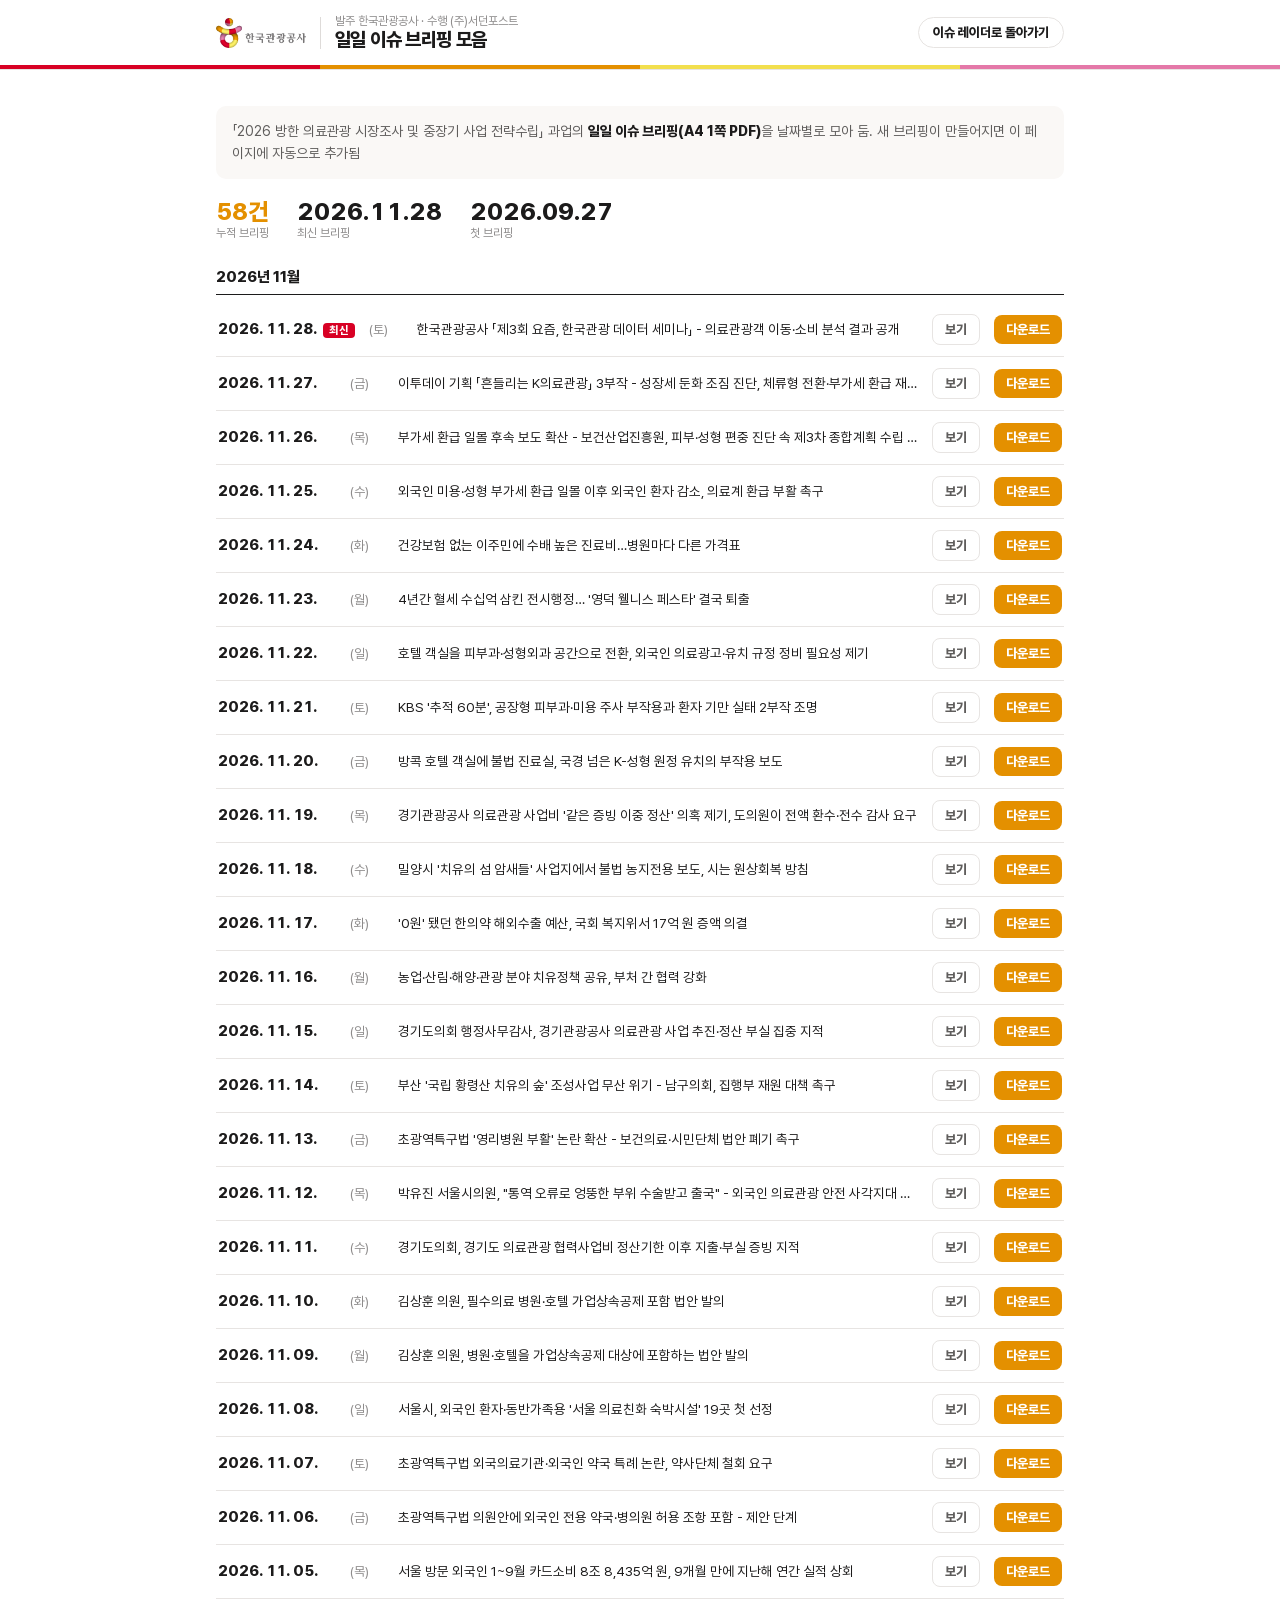
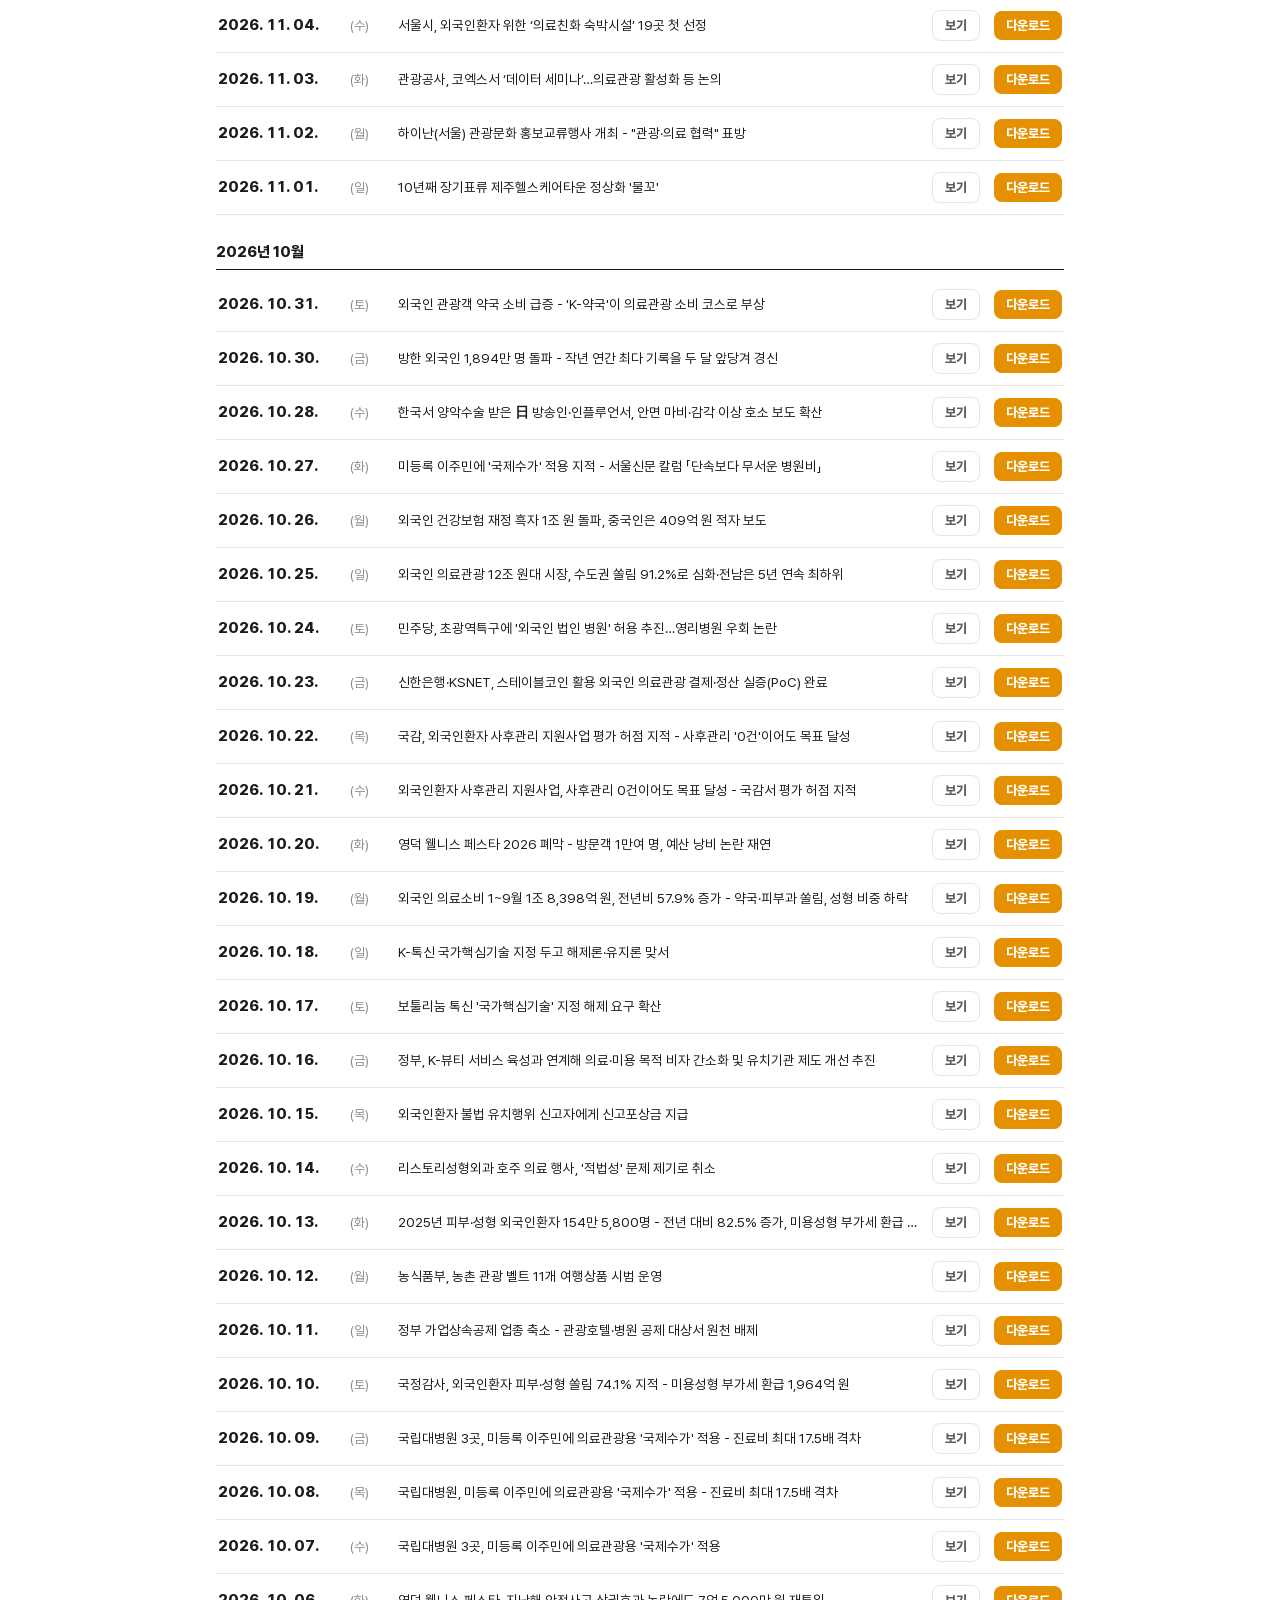
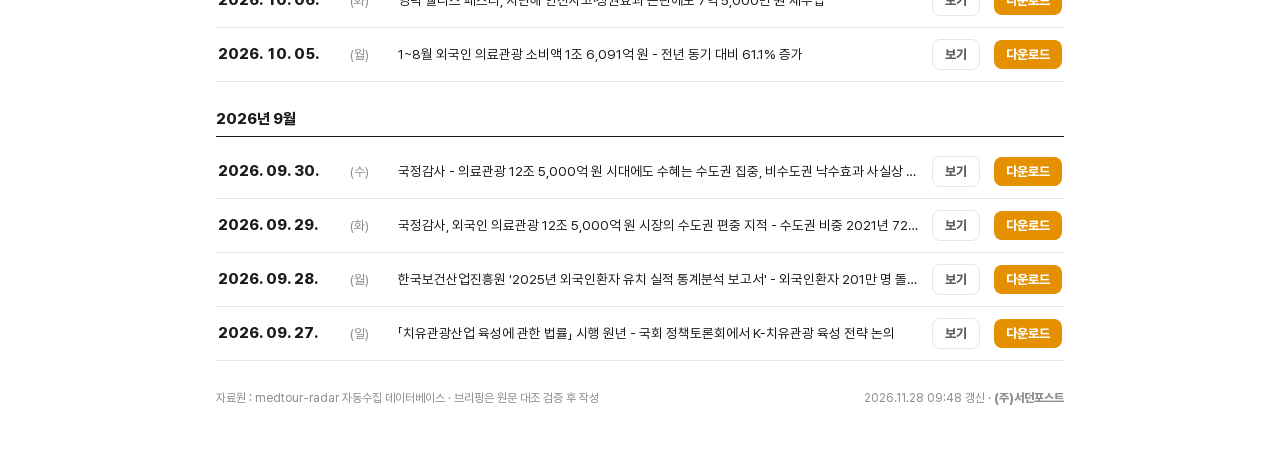
==== commit 9ec92a85: "브리핑: 2026-11-28 이슈 브리핑 추가" ====
--- a/docs/briefings/index.html
+++ b/docs/briefings/index.html
@@ -34,4 +34,4 @@
 @media (max-width:560px){.d{min-width:96px}.back{margin-left:0}
 li{gap:8px 12px}
 .n{order:9;flex-basis:100%;white-space:normal;font-size:13px;display:-webkit-box;-webkit-line-clamp:2;-webkit-box-orient:vertical}}
-</style></head><body><header class="mast"><div class="in"><img class="logo" src="../assets/kto_signature.png" alt="한국관광공사"><span class="vr"></span><div><span class="t1">발주 한국관광공사 · 수행 (주)서던포스트</span><span class="t2">일일 이슈 브리핑 모음</span></div><a class="back" href="../">이슈 레이더로 돌아가기</a></div><div class="ribbon"><i></i><i></i><i></i><i></i></div></header><div class="wrap"><p class="lead">「2026 방한 의료관광 시장조사 및 중장기 사업 전략수립」 과업의 <b>일일 이슈 브리핑(A4 1쪽 PDF)</b>을 날짜별로 모아 둠. 새 브리핑이 만들어지면 이 페이지에 자동으로 추가됨</p><div class="kpi"><div class="o"><b>57건</b>누적 브리핑</div><div><b>2026.11.27</b>최신 브리핑</div><div><b>2026.09.27</b>첫 브리핑</div></div><h2>2026년 11월</h2><ul><li><span class="d">2026. 11. 27.<span class="new">최신</span></span><span class="w">(금)</span><span class="n" title="이투데이 기획 「흔들리는 K의료관광」 3부작 - 성장세 둔화 조짐 진단, 체류형 전환·부가세 환급 재도입 제기">이투데이 기획 「흔들리는 K의료관광」 3부작 - 성장세 둔화 조짐 진단, 체류형 전환·부가세 환급 재도입 제기</span><a class="btn v" href="brief_20261127.pdf" target="_blank" rel="noopener">보기</a><a class="btn dl" href="brief_20261127.pdf" download="이슈브리핑_20261127.pdf">다운로드</a></li><li><span class="d">2026. 11. 26.</span><span class="w">(목)</span><span class="n" title="부가세 환급 일몰 후속 보도 확산 - 보건산업진흥원, 피부·성형 편중 진단 속 제3차 종합계획 수립 중">부가세 환급 일몰 후속 보도 확산 - 보건산업진흥원, 피부·성형 편중 진단 속 제3차 종합계획 수립 중</span><a class="btn v" href="brief_20261126.pdf" target="_blank" rel="noopener">보기</a><a class="btn dl" href="brief_20261126.pdf" download="이슈브리핑_20261126.pdf">다운로드</a></li><li><span class="d">2026. 11. 25.</span><span class="w">(수)</span><span class="n" title="외국인 미용·성형 부가세 환급 일몰 이후 외국인 환자 감소, 의료계 환급 부활 촉구">외국인 미용·성형 부가세 환급 일몰 이후 외국인 환자 감소, 의료계 환급 부활 촉구</span><a class="btn v" href="brief_20261125.pdf" target="_blank" rel="noopener">보기</a><a class="btn dl" href="brief_20261125.pdf" download="이슈브리핑_20261125.pdf">다운로드</a></li><li><span class="d">2026. 11. 24.</span><span class="w">(화)</span><span class="n" title="건강보험 없는 이주민에 수배 높은 진료비…병원마다 다른 가격표">건강보험 없는 이주민에 수배 높은 진료비…병원마다 다른 가격표</span><a class="btn v" href="brief_20261124.pdf" target="_blank" rel="noopener">보기</a><a class="btn dl" href="brief_20261124.pdf" download="이슈브리핑_20261124.pdf">다운로드</a></li><li><span class="d">2026. 11. 23.</span><span class="w">(월)</span><span class="n" title="4년간 혈세 수십억 삼킨 전시행정… &#x27;영덕 웰니스 페스타&#x27; 결국 퇴출">4년간 혈세 수십억 삼킨 전시행정… &#x27;영덕 웰니스 페스타&#x27; 결국 퇴출</span><a class="btn v" href="brief_20261123.pdf" target="_blank" rel="noopener">보기</a><a class="btn dl" href="brief_20261123.pdf" download="이슈브리핑_20261123.pdf">다운로드</a></li><li><span class="d">2026. 11. 22.</span><span class="w">(일)</span><span class="n" title="호텔 객실을 피부과·성형외과 공간으로 전환, 외국인 의료광고·유치 규정 정비 필요성 제기">호텔 객실을 피부과·성형외과 공간으로 전환, 외국인 의료광고·유치 규정 정비 필요성 제기</span><a class="btn v" href="brief_20261122.pdf" target="_blank" rel="noopener">보기</a><a class="btn dl" href="brief_20261122.pdf" download="이슈브리핑_20261122.pdf">다운로드</a></li><li><span class="d">2026. 11. 21.</span><span class="w">(토)</span><span class="n" title="KBS &#x27;추적 60분&#x27;, 공장형 피부과·미용 주사 부작용과 환자 기만 실태 2부작 조명">KBS &#x27;추적 60분&#x27;, 공장형 피부과·미용 주사 부작용과 환자 기만 실태 2부작 조명</span><a class="btn v" href="brief_20261121.pdf" target="_blank" rel="noopener">보기</a><a class="btn dl" href="brief_20261121.pdf" download="이슈브리핑_20261121.pdf">다운로드</a></li><li><span class="d">2026. 11. 20.</span><span class="w">(금)</span><span class="n" title="방콕 호텔 객실에 불법 진료실, 국경 넘은 K-성형 원정 유치의 부작용 보도">방콕 호텔 객실에 불법 진료실, 국경 넘은 K-성형 원정 유치의 부작용 보도</span><a class="btn v" href="brief_20261120.pdf" target="_blank" rel="noopener">보기</a><a class="btn dl" href="brief_20261120.pdf" download="이슈브리핑_20261120.pdf">다운로드</a></li><li><span class="d">2026. 11. 19.</span><span class="w">(목)</span><span class="n" title="경기관광공사 의료관광 사업비 &#x27;같은 증빙 이중 정산&#x27; 의혹 제기, 도의원이 전액 환수·전수 감사 요구">경기관광공사 의료관광 사업비 &#x27;같은 증빙 이중 정산&#x27; 의혹 제기, 도의원이 전액 환수·전수 감사 요구</span><a class="btn v" href="brief_20261119.pdf" target="_blank" rel="noopener">보기</a><a class="btn dl" href="brief_20261119.pdf" download="이슈브리핑_20261119.pdf">다운로드</a></li><li><span class="d">2026. 11. 18.</span><span class="w">(수)</span><span class="n" title="밀양시 &#x27;치유의 섬 암새들&#x27; 사업지에서 불법 농지전용 보도, 시는 원상회복 방침">밀양시 &#x27;치유의 섬 암새들&#x27; 사업지에서 불법 농지전용 보도, 시는 원상회복 방침</span><a class="btn v" href="brief_20261118.pdf" target="_blank" rel="noopener">보기</a><a class="btn dl" href="brief_20261118.pdf" download="이슈브리핑_20261118.pdf">다운로드</a></li><li><span class="d">2026. 11. 17.</span><span class="w">(화)</span><span class="n" title="&#x27;0원&#x27; 됐던 한의약 해외수출 예산, 국회 복지위서 17억 원 증액 의결">&#x27;0원&#x27; 됐던 한의약 해외수출 예산, 국회 복지위서 17억 원 증액 의결</span><a class="btn v" href="brief_20261117.pdf" target="_blank" rel="noopener">보기</a><a class="btn dl" href="brief_20261117.pdf" download="이슈브리핑_20261117.pdf">다운로드</a></li><li><span class="d">2026. 11. 16.</span><span class="w">(월)</span><span class="n" title="농업·산림·해양·관광 분야 치유정책 공유, 부처 간 협력 강화">농업·산림·해양·관광 분야 치유정책 공유, 부처 간 협력 강화</span><a class="btn v" href="brief_20261116.pdf" target="_blank" rel="noopener">보기</a><a class="btn dl" href="brief_20261116.pdf" download="이슈브리핑_20261116.pdf">다운로드</a></li><li><span class="d">2026. 11. 15.</span><span class="w">(일)</span><span class="n" title="경기도의회 행정사무감사, 경기관광공사 의료관광 사업 추진·정산 부실 집중 지적">경기도의회 행정사무감사, 경기관광공사 의료관광 사업 추진·정산 부실 집중 지적</span><a class="btn v" href="brief_20261115.pdf" target="_blank" rel="noopener">보기</a><a class="btn dl" href="brief_20261115.pdf" download="이슈브리핑_20261115.pdf">다운로드</a></li><li><span class="d">2026. 11. 14.</span><span class="w">(토)</span><span class="n" title="부산 &#x27;국립 황령산 치유의 숲&#x27; 조성사업 무산 위기 - 남구의회, 집행부 재원 대책 촉구">부산 &#x27;국립 황령산 치유의 숲&#x27; 조성사업 무산 위기 - 남구의회, 집행부 재원 대책 촉구</span><a class="btn v" href="brief_20261114.pdf" target="_blank" rel="noopener">보기</a><a class="btn dl" href="brief_20261114.pdf" download="이슈브리핑_20261114.pdf">다운로드</a></li><li><span class="d">2026. 11. 13.</span><span class="w">(금)</span><span class="n" title="초광역특구법 &#x27;영리병원 부활&#x27; 논란 확산 - 보건의료·시민단체 법안 폐기 촉구">초광역특구법 &#x27;영리병원 부활&#x27; 논란 확산 - 보건의료·시민단체 법안 폐기 촉구</span><a class="btn v" href="brief_20261113.pdf" target="_blank" rel="noopener">보기</a><a class="btn dl" href="brief_20261113.pdf" download="이슈브리핑_20261113.pdf">다운로드</a></li><li><span class="d">2026. 11. 12.</span><span class="w">(목)</span><span class="n" title="박유진 서울시의원, &quot;통역 오류로 엉뚱한 부위 수술받고 출국&quot; - 외국인 의료관광 안전 사각지대 지적">박유진 서울시의원, &quot;통역 오류로 엉뚱한 부위 수술받고 출국&quot; - 외국인 의료관광 안전 사각지대 지적</span><a class="btn v" href="brief_20261112.pdf" target="_blank" rel="noopener">보기</a><a class="btn dl" href="brief_20261112.pdf" download="이슈브리핑_20261112.pdf">다운로드</a></li><li><span class="d">2026. 11. 11.</span><span class="w">(수)</span><span class="n" title="경기도의회, 경기도 의료관광 협력사업비 정산기한 이후 지출·부실 증빙 지적">경기도의회, 경기도 의료관광 협력사업비 정산기한 이후 지출·부실 증빙 지적</span><a class="btn v" href="brief_20261111.pdf" target="_blank" rel="noopener">보기</a><a class="btn dl" href="brief_20261111.pdf" download="이슈브리핑_20261111.pdf">다운로드</a></li><li><span class="d">2026. 11. 10.</span><span class="w">(화)</span><span class="n" title="김상훈 의원, 필수의료 병원·호텔 가업상속공제 포함 법안 발의">김상훈 의원, 필수의료 병원·호텔 가업상속공제 포함 법안 발의</span><a class="btn v" href="brief_20261110.pdf" target="_blank" rel="noopener">보기</a><a class="btn dl" href="brief_20261110.pdf" download="이슈브리핑_20261110.pdf">다운로드</a></li><li><span class="d">2026. 11. 09.</span><span class="w">(월)</span><span class="n" title="김상훈 의원, 병원·호텔을 가업상속공제 대상에 포함하는 법안 발의">김상훈 의원, 병원·호텔을 가업상속공제 대상에 포함하는 법안 발의</span><a class="btn v" href="brief_20261109.pdf" target="_blank" rel="noopener">보기</a><a class="btn dl" href="brief_20261109.pdf" download="이슈브리핑_20261109.pdf">다운로드</a></li><li><span class="d">2026. 11. 08.</span><span class="w">(일)</span><span class="n" title="서울시, 외국인 환자·동반가족용 &#x27;서울 의료친화 숙박시설&#x27; 19곳 첫 선정">서울시, 외국인 환자·동반가족용 &#x27;서울 의료친화 숙박시설&#x27; 19곳 첫 선정</span><a class="btn v" href="brief_20261108.pdf" target="_blank" rel="noopener">보기</a><a class="btn dl" href="brief_20261108.pdf" download="이슈브리핑_20261108.pdf">다운로드</a></li><li><span class="d">2026. 11. 07.</span><span class="w">(토)</span><span class="n" title="초광역특구법 외국의료기관·외국인 약국 특례 논란, 약사단체 철회 요구">초광역특구법 외국의료기관·외국인 약국 특례 논란, 약사단체 철회 요구</span><a class="btn v" href="brief_20261107.pdf" target="_blank" rel="noopener">보기</a><a class="btn dl" href="brief_20261107.pdf" download="이슈브리핑_20261107.pdf">다운로드</a></li><li><span class="d">2026. 11. 06.</span><span class="w">(금)</span><span class="n" title="초광역특구법 의원안에 외국인 전용 약국·병의원 허용 조항 포함 - 제안 단계">초광역특구법 의원안에 외국인 전용 약국·병의원 허용 조항 포함 - 제안 단계</span><a class="btn v" href="brief_20261106.pdf" target="_blank" rel="noopener">보기</a><a class="btn dl" href="brief_20261106.pdf" download="이슈브리핑_20261106.pdf">다운로드</a></li><li><span class="d">2026. 11. 05.</span><span class="w">(목)</span><span class="n" title="서울 방문 외국인 1~9월 카드소비 8조 8,435억 원, 9개월 만에 지난해 연간 실적 상회">서울 방문 외국인 1~9월 카드소비 8조 8,435억 원, 9개월 만에 지난해 연간 실적 상회</span><a class="btn v" href="brief_20261105.pdf" target="_blank" rel="noopener">보기</a><a class="btn dl" href="brief_20261105.pdf" download="이슈브리핑_20261105.pdf">다운로드</a></li><li><span class="d">2026. 11. 04.</span><span class="w">(수)</span><span class="n" title="서울시, 외국인환자 위한 ‘의료친화 숙박시설’ 19곳 첫 선정">서울시, 외국인환자 위한 ‘의료친화 숙박시설’ 19곳 첫 선정</span><a class="btn v" href="brief_20261104.pdf" target="_blank" rel="noopener">보기</a><a class="btn dl" href="brief_20261104.pdf" download="이슈브리핑_20261104.pdf">다운로드</a></li><li><span class="d">2026. 11. 03.</span><span class="w">(화)</span><span class="n" title="관광공사, 코엑스서 ‘데이터 세미나’…의료관광 활성화 등 논의">관광공사, 코엑스서 ‘데이터 세미나’…의료관광 활성화 등 논의</span><a class="btn v" href="brief_20261103.pdf" target="_blank" rel="noopener">보기</a><a class="btn dl" href="brief_20261103.pdf" download="이슈브리핑_20261103.pdf">다운로드</a></li><li><span class="d">2026. 11. 02.</span><span class="w">(월)</span><span class="n" title="하이난(서울) 관광문화 홍보교류행사 개최 - &quot;관광·의료 협력&quot; 표방">하이난(서울) 관광문화 홍보교류행사 개최 - &quot;관광·의료 협력&quot; 표방</span><a class="btn v" href="brief_20261102.pdf" target="_blank" rel="noopener">보기</a><a class="btn dl" href="brief_20261102.pdf" download="이슈브리핑_20261102.pdf">다운로드</a></li><li><span class="d">2026. 11. 01.</span><span class="w">(일)</span><span class="n" title="10년째 장기표류 제주헬스케어타운 정상화 &#x27;물꼬&#x27;">10년째 장기표류 제주헬스케어타운 정상화 &#x27;물꼬&#x27;</span><a class="btn v" href="brief_20261101.pdf" target="_blank" rel="noopener">보기</a><a class="btn dl" href="brief_20261101.pdf" download="이슈브리핑_20261101.pdf">다운로드</a></li></ul><h2>2026년 10월</h2><ul><li><span class="d">2026. 10. 31.</span><span class="w">(토)</span><span class="n" title="외국인 관광객 약국 소비 급증 - &#x27;K-약국&#x27;이 의료관광 소비 코스로 부상">외국인 관광객 약국 소비 급증 - &#x27;K-약국&#x27;이 의료관광 소비 코스로 부상</span><a class="btn v" href="brief_20261031.pdf" target="_blank" rel="noopener">보기</a><a class="btn dl" href="brief_20261031.pdf" download="이슈브리핑_20261031.pdf">다운로드</a></li><li><span class="d">2026. 10. 30.</span><span class="w">(금)</span><span class="n" title="방한 외국인 1,894만 명 돌파 - 작년 연간 최다 기록을 두 달 앞당겨 경신">방한 외국인 1,894만 명 돌파 - 작년 연간 최다 기록을 두 달 앞당겨 경신</span><a class="btn v" href="brief_20261030.pdf" target="_blank" rel="noopener">보기</a><a class="btn dl" href="brief_20261030.pdf" download="이슈브리핑_20261030.pdf">다운로드</a></li><li><span class="d">2026. 10. 28.</span><span class="w">(수)</span><span class="n" title="한국서 양악수술 받은 日 방송인·인플루언서, 안면 마비·감각 이상 호소 보도 확산">한국서 양악수술 받은 日 방송인·인플루언서, 안면 마비·감각 이상 호소 보도 확산</span><a class="btn v" href="brief_20261028.pdf" target="_blank" rel="noopener">보기</a><a class="btn dl" href="brief_20261028.pdf" download="이슈브리핑_20261028.pdf">다운로드</a></li><li><span class="d">2026. 10. 27.</span><span class="w">(화)</span><span class="n" title="미등록 이주민에 &#x27;국제수가&#x27; 적용 지적 - 서울신문 칼럼 「단속보다 무서운 병원비」">미등록 이주민에 &#x27;국제수가&#x27; 적용 지적 - 서울신문 칼럼 「단속보다 무서운 병원비」</span><a class="btn v" href="brief_20261027.pdf" target="_blank" rel="noopener">보기</a><a class="btn dl" href="brief_20261027.pdf" download="이슈브리핑_20261027.pdf">다운로드</a></li><li><span class="d">2026. 10. 26.</span><span class="w">(월)</span><span class="n" title="외국인 건강보험 재정 흑자 1조 원 돌파, 중국인은 409억 원 적자 보도">외국인 건강보험 재정 흑자 1조 원 돌파, 중국인은 409억 원 적자 보도</span><a class="btn v" href="brief_20261026.pdf" target="_blank" rel="noopener">보기</a><a class="btn dl" href="brief_20261026.pdf" download="이슈브리핑_20261026.pdf">다운로드</a></li><li><span class="d">2026. 10. 25.</span><span class="w">(일)</span><span class="n" title="외국인 의료관광 12조 원대 시장, 수도권 쏠림 91.2%로 심화·전남은 5년 연속 최하위">외국인 의료관광 12조 원대 시장, 수도권 쏠림 91.2%로 심화·전남은 5년 연속 최하위</span><a class="btn v" href="brief_20261025.pdf" target="_blank" rel="noopener">보기</a><a class="btn dl" href="brief_20261025.pdf" download="이슈브리핑_20261025.pdf">다운로드</a></li><li><span class="d">2026. 10. 24.</span><span class="w">(토)</span><span class="n" title="민주당, 초광역특구에 &#x27;외국인 법인 병원&#x27; 허용 추진…영리병원 우회 논란">민주당, 초광역특구에 &#x27;외국인 법인 병원&#x27; 허용 추진…영리병원 우회 논란</span><a class="btn v" href="brief_20261024.pdf" target="_blank" rel="noopener">보기</a><a class="btn dl" href="brief_20261024.pdf" download="이슈브리핑_20261024.pdf">다운로드</a></li><li><span class="d">2026. 10. 23.</span><span class="w">(금)</span><span class="n" title="신한은행·KSNET, 스테이블코인 활용 외국인 의료관광 결제·정산 실증(PoC) 완료">신한은행·KSNET, 스테이블코인 활용 외국인 의료관광 결제·정산 실증(PoC) 완료</span><a class="btn v" href="brief_20261023.pdf" target="_blank" rel="noopener">보기</a><a class="btn dl" href="brief_20261023.pdf" download="이슈브리핑_20261023.pdf">다운로드</a></li><li><span class="d">2026. 10. 22.</span><span class="w">(목)</span><span class="n" title="국감, 외국인환자 사후관리 지원사업 평가 허점 지적 - 사후관리 &#x27;0건&#x27;이어도 목표 달성">국감, 외국인환자 사후관리 지원사업 평가 허점 지적 - 사후관리 &#x27;0건&#x27;이어도 목표 달성</span><a class="btn v" href="brief_20261022.pdf" target="_blank" rel="noopener">보기</a><a class="btn dl" href="brief_20261022.pdf" download="이슈브리핑_20261022.pdf">다운로드</a></li><li><span class="d">2026. 10. 21.</span><span class="w">(수)</span><span class="n" title="외국인환자 사후관리 지원사업, 사후관리 0건이어도 목표 달성 - 국감서 평가 허점 지적">외국인환자 사후관리 지원사업, 사후관리 0건이어도 목표 달성 - 국감서 평가 허점 지적</span><a class="btn v" href="brief_20261021.pdf" target="_blank" rel="noopener">보기</a><a class="btn dl" href="brief_20261021.pdf" download="이슈브리핑_20261021.pdf">다운로드</a></li><li><span class="d">2026. 10. 20.</span><span class="w">(화)</span><span class="n" title="영덕 웰니스 페스타 2026 폐막 - 방문객 1만여 명, 예산 낭비 논란 재연">영덕 웰니스 페스타 2026 폐막 - 방문객 1만여 명, 예산 낭비 논란 재연</span><a class="btn v" href="brief_20261020.pdf" target="_blank" rel="noopener">보기</a><a class="btn dl" href="brief_20261020.pdf" download="이슈브리핑_20261020.pdf">다운로드</a></li><li><span class="d">2026. 10. 19.</span><span class="w">(월)</span><span class="n" title="외국인 의료소비 1~9월 1조 8,398억 원, 전년비 57.9% 증가 - 약국·피부과 쏠림, 성형 비중 하락">외국인 의료소비 1~9월 1조 8,398억 원, 전년비 57.9% 증가 - 약국·피부과 쏠림, 성형 비중 하락</span><a class="btn v" href="brief_20261019.pdf" target="_blank" rel="noopener">보기</a><a class="btn dl" href="brief_20261019.pdf" download="이슈브리핑_20261019.pdf">다운로드</a></li><li><span class="d">2026. 10. 18.</span><span class="w">(일)</span><span class="n" title="K-톡신 국가핵심기술 지정 두고 해제론·유지론 맞서">K-톡신 국가핵심기술 지정 두고 해제론·유지론 맞서</span><a class="btn v" href="brief_20261018.pdf" target="_blank" rel="noopener">보기</a><a class="btn dl" href="brief_20261018.pdf" download="이슈브리핑_20261018.pdf">다운로드</a></li><li><span class="d">2026. 10. 17.</span><span class="w">(토)</span><span class="n" title="보툴리눔 톡신 &#x27;국가핵심기술&#x27; 지정 해제 요구 확산">보툴리눔 톡신 &#x27;국가핵심기술&#x27; 지정 해제 요구 확산</span><a class="btn v" href="brief_20261017.pdf" target="_blank" rel="noopener">보기</a><a class="btn dl" href="brief_20261017.pdf" download="이슈브리핑_20261017.pdf">다운로드</a></li><li><span class="d">2026. 10. 16.</span><span class="w">(금)</span><span class="n" title="정부, K-뷰티 서비스 육성과 연계해 의료·미용 목적 비자 간소화 및 유치기관 제도 개선 추진">정부, K-뷰티 서비스 육성과 연계해 의료·미용 목적 비자 간소화 및 유치기관 제도 개선 추진</span><a class="btn v" href="brief_20261016.pdf" target="_blank" rel="noopener">보기</a><a class="btn dl" href="brief_20261016.pdf" download="이슈브리핑_20261016.pdf">다운로드</a></li><li><span class="d">2026. 10. 15.</span><span class="w">(목)</span><span class="n" title="외국인환자 불법 유치행위 신고자에게 신고포상금 지급">외국인환자 불법 유치행위 신고자에게 신고포상금 지급</span><a class="btn v" href="brief_20261015.pdf" target="_blank" rel="noopener">보기</a><a class="btn dl" href="brief_20261015.pdf" download="이슈브리핑_20261015.pdf">다운로드</a></li><li><span class="d">2026. 10. 14.</span><span class="w">(수)</span><span class="n" title="리스토리성형외과 호주 의료 행사, &#x27;적법성&#x27; 문제 제기로 취소">리스토리성형외과 호주 의료 행사, &#x27;적법성&#x27; 문제 제기로 취소</span><a class="btn v" href="brief_20261014.pdf" target="_blank" rel="noopener">보기</a><a class="btn dl" href="brief_20261014.pdf" download="이슈브리핑_20261014.pdf">다운로드</a></li><li><span class="d">2026. 10. 13.</span><span class="w">(화)</span><span class="n" title="2025년 피부·성형 외국인환자 154만 5,800명 - 전년 대비 82.5% 증가, 미용성형 부가세 환급 1,964억 원">2025년 피부·성형 외국인환자 154만 5,800명 - 전년 대비 82.5% 증가, 미용성형 부가세 환급 1,964억 원</span><a class="btn v" href="brief_20261013.pdf" target="_blank" rel="noopener">보기</a><a class="btn dl" href="brief_20261013.pdf" download="이슈브리핑_20261013.pdf">다운로드</a></li><li><span class="d">2026. 10. 12.</span><span class="w">(월)</span><span class="n" title="농식품부, 농촌 관광 벨트 11개 여행상품 시범 운영">농식품부, 농촌 관광 벨트 11개 여행상품 시범 운영</span><a class="btn v" href="brief_20261012.pdf" target="_blank" rel="noopener">보기</a><a class="btn dl" href="brief_20261012.pdf" download="이슈브리핑_20261012.pdf">다운로드</a></li><li><span class="d">2026. 10. 11.</span><span class="w">(일)</span><span class="n" title="정부 가업상속공제 업종 축소 - 관광호텔·병원 공제 대상서 원천 배제">정부 가업상속공제 업종 축소 - 관광호텔·병원 공제 대상서 원천 배제</span><a class="btn v" href="brief_20261011.pdf" target="_blank" rel="noopener">보기</a><a class="btn dl" href="brief_20261011.pdf" download="이슈브리핑_20261011.pdf">다운로드</a></li><li><span class="d">2026. 10. 10.</span><span class="w">(토)</span><span class="n" title="국정감사, 외국인환자 피부·성형 쏠림 74.1% 지적 - 미용성형 부가세 환급 1,964억 원">국정감사, 외국인환자 피부·성형 쏠림 74.1% 지적 - 미용성형 부가세 환급 1,964억 원</span><a class="btn v" href="brief_20261010.pdf" target="_blank" rel="noopener">보기</a><a class="btn dl" href="brief_20261010.pdf" download="이슈브리핑_20261010.pdf">다운로드</a></li><li><span class="d">2026. 10. 09.</span><span class="w">(금)</span><span class="n" title="국립대병원 3곳, 미등록 이주민에 의료관광용 &#x27;국제수가&#x27; 적용 - 진료비 최대 17.5배 격차">국립대병원 3곳, 미등록 이주민에 의료관광용 &#x27;국제수가&#x27; 적용 - 진료비 최대 17.5배 격차</span><a class="btn v" href="brief_20261009.pdf" target="_blank" rel="noopener">보기</a><a class="btn dl" href="brief_20261009.pdf" download="이슈브리핑_20261009.pdf">다운로드</a></li><li><span class="d">2026. 10. 08.</span><span class="w">(목)</span><span class="n" title="국립대병원, 미등록 이주민에 의료관광용 &#x27;국제수가&#x27; 적용 - 진료비 최대 17.5배 격차">국립대병원, 미등록 이주민에 의료관광용 &#x27;국제수가&#x27; 적용 - 진료비 최대 17.5배 격차</span><a class="btn v" href="brief_20261008.pdf" target="_blank" rel="noopener">보기</a><a class="btn dl" href="brief_20261008.pdf" download="이슈브리핑_20261008.pdf">다운로드</a></li><li><span class="d">2026. 10. 07.</span><span class="w">(수)</span><span class="n" title="국립대병원 3곳, 미등록 이주민에 의료관광용 &#x27;국제수가&#x27; 적용">국립대병원 3곳, 미등록 이주민에 의료관광용 &#x27;국제수가&#x27; 적용</span><a class="btn v" href="brief_20261007.pdf" target="_blank" rel="noopener">보기</a><a class="btn dl" href="brief_20261007.pdf" download="이슈브리핑_20261007.pdf">다운로드</a></li><li><span class="d">2026. 10. 06.</span><span class="w">(화)</span><span class="n" title="영덕 웰니스 페스타, 지난해 안전사고·상권효과 논란에도 7억 5,000만 원 재투입">영덕 웰니스 페스타, 지난해 안전사고·상권효과 논란에도 7억 5,000만 원 재투입</span><a class="btn v" href="brief_20261006.pdf" target="_blank" rel="noopener">보기</a><a class="btn dl" href="brief_20261006.pdf" download="이슈브리핑_20261006.pdf">다운로드</a></li><li><span class="d">2026. 10. 05.</span><span class="w">(월)</span><span class="n" title="1~8월 외국인 의료관광 소비액 1조 6,091억 원 - 전년 동기 대비 61.1% 증가">1~8월 외국인 의료관광 소비액 1조 6,091억 원 - 전년 동기 대비 61.1% 증가</span><a class="btn v" href="brief_20261005.pdf" target="_blank" rel="noopener">보기</a><a class="btn dl" href="brief_20261005.pdf" download="이슈브리핑_20261005.pdf">다운로드</a></li></ul><h2>2026년 9월</h2><ul><li><span class="d">2026. 09. 30.</span><span class="w">(수)</span><span class="n" title="국정감사 - 의료관광 12조 5,000억 원 시대에도 수혜는 수도권 집중, 비수도권 낙수효과 사실상 부재">국정감사 - 의료관광 12조 5,000억 원 시대에도 수혜는 수도권 집중, 비수도권 낙수효과 사실상 부재</span><a class="btn v" href="brief_20260930.pdf" target="_blank" rel="noopener">보기</a><a class="btn dl" href="brief_20260930.pdf" download="이슈브리핑_20260930.pdf">다운로드</a></li><li><span class="d">2026. 09. 29.</span><span class="w">(화)</span><span class="n" title="국정감사, 외국인 의료관광 12조 5,000억 원 시장의 수도권 편중 지적 - 수도권 비중 2021년 72.9% → 2025년 91.2%">국정감사, 외국인 의료관광 12조 5,000억 원 시장의 수도권 편중 지적 - 수도권 비중 2021년 72.9% → 2025년 91.2%</span><a class="btn v" href="brief_20260929.pdf" target="_blank" rel="noopener">보기</a><a class="btn dl" href="brief_20260929.pdf" download="이슈브리핑_20260929.pdf">다운로드</a></li><li><span class="d">2026. 09. 28.</span><span class="w">(월)</span><span class="n" title="한국보건산업진흥원 &#x27;2025년 외국인환자 유치 실적 통계분석 보고서&#x27; - 외국인환자 201만 명 돌파">한국보건산업진흥원 &#x27;2025년 외국인환자 유치 실적 통계분석 보고서&#x27; - 외국인환자 201만 명 돌파</span><a class="btn v" href="brief_20260928.pdf" target="_blank" rel="noopener">보기</a><a class="btn dl" href="brief_20260928.pdf" download="이슈브리핑_20260928.pdf">다운로드</a></li><li><span class="d">2026. 09. 27.</span><span class="w">(일)</span><span class="n" title="「치유관광산업 육성에 관한 법률」 시행 원년 - 국회 정책토론회에서 K-치유관광 육성 전략 논의">「치유관광산업 육성에 관한 법률」 시행 원년 - 국회 정책토론회에서 K-치유관광 육성 전략 논의</span><a class="btn v" href="brief_20260927.pdf" target="_blank" rel="noopener">보기</a><a class="btn dl" href="brief_20260927.pdf" download="이슈브리핑_20260927.pdf">다운로드</a></li></ul><div class="foot"><span>자료원 : medtour-radar 자동수집 데이터베이스 · 브리핑은 원문 대조 검증 후 작성</span><span>2026.11.27 14:23 갱신 · <b>(주)서던포스트</b></span></div></div></body></html>+</style></head><body><header class="mast"><div class="in"><img class="logo" src="../assets/kto_signature.png" alt="한국관광공사"><span class="vr"></span><div><span class="t1">발주 한국관광공사 · 수행 (주)서던포스트</span><span class="t2">일일 이슈 브리핑 모음</span></div><a class="back" href="../">이슈 레이더로 돌아가기</a></div><div class="ribbon"><i></i><i></i><i></i><i></i></div></header><div class="wrap"><p class="lead">「2026 방한 의료관광 시장조사 및 중장기 사업 전략수립」 과업의 <b>일일 이슈 브리핑(A4 1쪽 PDF)</b>을 날짜별로 모아 둠. 새 브리핑이 만들어지면 이 페이지에 자동으로 추가됨</p><div class="kpi"><div class="o"><b>58건</b>누적 브리핑</div><div><b>2026.11.28</b>최신 브리핑</div><div><b>2026.09.27</b>첫 브리핑</div></div><h2>2026년 11월</h2><ul><li><span class="d">2026. 11. 28.<span class="new">최신</span></span><span class="w">(토)</span><span class="n" title="한국관광공사 「제3회 요즘, 한국관광 데이터 세미나」 - 의료관광객 이동·소비 분석 결과 공개">한국관광공사 「제3회 요즘, 한국관광 데이터 세미나」 - 의료관광객 이동·소비 분석 결과 공개</span><a class="btn v" href="brief_20261128.pdf" target="_blank" rel="noopener">보기</a><a class="btn dl" href="brief_20261128.pdf" download="이슈브리핑_20261128.pdf">다운로드</a></li><li><span class="d">2026. 11. 27.</span><span class="w">(금)</span><span class="n" title="이투데이 기획 「흔들리는 K의료관광」 3부작 - 성장세 둔화 조짐 진단, 체류형 전환·부가세 환급 재도입 제기">이투데이 기획 「흔들리는 K의료관광」 3부작 - 성장세 둔화 조짐 진단, 체류형 전환·부가세 환급 재도입 제기</span><a class="btn v" href="brief_20261127.pdf" target="_blank" rel="noopener">보기</a><a class="btn dl" href="brief_20261127.pdf" download="이슈브리핑_20261127.pdf">다운로드</a></li><li><span class="d">2026. 11. 26.</span><span class="w">(목)</span><span class="n" title="부가세 환급 일몰 후속 보도 확산 - 보건산업진흥원, 피부·성형 편중 진단 속 제3차 종합계획 수립 중">부가세 환급 일몰 후속 보도 확산 - 보건산업진흥원, 피부·성형 편중 진단 속 제3차 종합계획 수립 중</span><a class="btn v" href="brief_20261126.pdf" target="_blank" rel="noopener">보기</a><a class="btn dl" href="brief_20261126.pdf" download="이슈브리핑_20261126.pdf">다운로드</a></li><li><span class="d">2026. 11. 25.</span><span class="w">(수)</span><span class="n" title="외국인 미용·성형 부가세 환급 일몰 이후 외국인 환자 감소, 의료계 환급 부활 촉구">외국인 미용·성형 부가세 환급 일몰 이후 외국인 환자 감소, 의료계 환급 부활 촉구</span><a class="btn v" href="brief_20261125.pdf" target="_blank" rel="noopener">보기</a><a class="btn dl" href="brief_20261125.pdf" download="이슈브리핑_20261125.pdf">다운로드</a></li><li><span class="d">2026. 11. 24.</span><span class="w">(화)</span><span class="n" title="건강보험 없는 이주민에 수배 높은 진료비…병원마다 다른 가격표">건강보험 없는 이주민에 수배 높은 진료비…병원마다 다른 가격표</span><a class="btn v" href="brief_20261124.pdf" target="_blank" rel="noopener">보기</a><a class="btn dl" href="brief_20261124.pdf" download="이슈브리핑_20261124.pdf">다운로드</a></li><li><span class="d">2026. 11. 23.</span><span class="w">(월)</span><span class="n" title="4년간 혈세 수십억 삼킨 전시행정… &#x27;영덕 웰니스 페스타&#x27; 결국 퇴출">4년간 혈세 수십억 삼킨 전시행정… &#x27;영덕 웰니스 페스타&#x27; 결국 퇴출</span><a class="btn v" href="brief_20261123.pdf" target="_blank" rel="noopener">보기</a><a class="btn dl" href="brief_20261123.pdf" download="이슈브리핑_20261123.pdf">다운로드</a></li><li><span class="d">2026. 11. 22.</span><span class="w">(일)</span><span class="n" title="호텔 객실을 피부과·성형외과 공간으로 전환, 외국인 의료광고·유치 규정 정비 필요성 제기">호텔 객실을 피부과·성형외과 공간으로 전환, 외국인 의료광고·유치 규정 정비 필요성 제기</span><a class="btn v" href="brief_20261122.pdf" target="_blank" rel="noopener">보기</a><a class="btn dl" href="brief_20261122.pdf" download="이슈브리핑_20261122.pdf">다운로드</a></li><li><span class="d">2026. 11. 21.</span><span class="w">(토)</span><span class="n" title="KBS &#x27;추적 60분&#x27;, 공장형 피부과·미용 주사 부작용과 환자 기만 실태 2부작 조명">KBS &#x27;추적 60분&#x27;, 공장형 피부과·미용 주사 부작용과 환자 기만 실태 2부작 조명</span><a class="btn v" href="brief_20261121.pdf" target="_blank" rel="noopener">보기</a><a class="btn dl" href="brief_20261121.pdf" download="이슈브리핑_20261121.pdf">다운로드</a></li><li><span class="d">2026. 11. 20.</span><span class="w">(금)</span><span class="n" title="방콕 호텔 객실에 불법 진료실, 국경 넘은 K-성형 원정 유치의 부작용 보도">방콕 호텔 객실에 불법 진료실, 국경 넘은 K-성형 원정 유치의 부작용 보도</span><a class="btn v" href="brief_20261120.pdf" target="_blank" rel="noopener">보기</a><a class="btn dl" href="brief_20261120.pdf" download="이슈브리핑_20261120.pdf">다운로드</a></li><li><span class="d">2026. 11. 19.</span><span class="w">(목)</span><span class="n" title="경기관광공사 의료관광 사업비 &#x27;같은 증빙 이중 정산&#x27; 의혹 제기, 도의원이 전액 환수·전수 감사 요구">경기관광공사 의료관광 사업비 &#x27;같은 증빙 이중 정산&#x27; 의혹 제기, 도의원이 전액 환수·전수 감사 요구</span><a class="btn v" href="brief_20261119.pdf" target="_blank" rel="noopener">보기</a><a class="btn dl" href="brief_20261119.pdf" download="이슈브리핑_20261119.pdf">다운로드</a></li><li><span class="d">2026. 11. 18.</span><span class="w">(수)</span><span class="n" title="밀양시 &#x27;치유의 섬 암새들&#x27; 사업지에서 불법 농지전용 보도, 시는 원상회복 방침">밀양시 &#x27;치유의 섬 암새들&#x27; 사업지에서 불법 농지전용 보도, 시는 원상회복 방침</span><a class="btn v" href="brief_20261118.pdf" target="_blank" rel="noopener">보기</a><a class="btn dl" href="brief_20261118.pdf" download="이슈브리핑_20261118.pdf">다운로드</a></li><li><span class="d">2026. 11. 17.</span><span class="w">(화)</span><span class="n" title="&#x27;0원&#x27; 됐던 한의약 해외수출 예산, 국회 복지위서 17억 원 증액 의결">&#x27;0원&#x27; 됐던 한의약 해외수출 예산, 국회 복지위서 17억 원 증액 의결</span><a class="btn v" href="brief_20261117.pdf" target="_blank" rel="noopener">보기</a><a class="btn dl" href="brief_20261117.pdf" download="이슈브리핑_20261117.pdf">다운로드</a></li><li><span class="d">2026. 11. 16.</span><span class="w">(월)</span><span class="n" title="농업·산림·해양·관광 분야 치유정책 공유, 부처 간 협력 강화">농업·산림·해양·관광 분야 치유정책 공유, 부처 간 협력 강화</span><a class="btn v" href="brief_20261116.pdf" target="_blank" rel="noopener">보기</a><a class="btn dl" href="brief_20261116.pdf" download="이슈브리핑_20261116.pdf">다운로드</a></li><li><span class="d">2026. 11. 15.</span><span class="w">(일)</span><span class="n" title="경기도의회 행정사무감사, 경기관광공사 의료관광 사업 추진·정산 부실 집중 지적">경기도의회 행정사무감사, 경기관광공사 의료관광 사업 추진·정산 부실 집중 지적</span><a class="btn v" href="brief_20261115.pdf" target="_blank" rel="noopener">보기</a><a class="btn dl" href="brief_20261115.pdf" download="이슈브리핑_20261115.pdf">다운로드</a></li><li><span class="d">2026. 11. 14.</span><span class="w">(토)</span><span class="n" title="부산 &#x27;국립 황령산 치유의 숲&#x27; 조성사업 무산 위기 - 남구의회, 집행부 재원 대책 촉구">부산 &#x27;국립 황령산 치유의 숲&#x27; 조성사업 무산 위기 - 남구의회, 집행부 재원 대책 촉구</span><a class="btn v" href="brief_20261114.pdf" target="_blank" rel="noopener">보기</a><a class="btn dl" href="brief_20261114.pdf" download="이슈브리핑_20261114.pdf">다운로드</a></li><li><span class="d">2026. 11. 13.</span><span class="w">(금)</span><span class="n" title="초광역특구법 &#x27;영리병원 부활&#x27; 논란 확산 - 보건의료·시민단체 법안 폐기 촉구">초광역특구법 &#x27;영리병원 부활&#x27; 논란 확산 - 보건의료·시민단체 법안 폐기 촉구</span><a class="btn v" href="brief_20261113.pdf" target="_blank" rel="noopener">보기</a><a class="btn dl" href="brief_20261113.pdf" download="이슈브리핑_20261113.pdf">다운로드</a></li><li><span class="d">2026. 11. 12.</span><span class="w">(목)</span><span class="n" title="박유진 서울시의원, &quot;통역 오류로 엉뚱한 부위 수술받고 출국&quot; - 외국인 의료관광 안전 사각지대 지적">박유진 서울시의원, &quot;통역 오류로 엉뚱한 부위 수술받고 출국&quot; - 외국인 의료관광 안전 사각지대 지적</span><a class="btn v" href="brief_20261112.pdf" target="_blank" rel="noopener">보기</a><a class="btn dl" href="brief_20261112.pdf" download="이슈브리핑_20261112.pdf">다운로드</a></li><li><span class="d">2026. 11. 11.</span><span class="w">(수)</span><span class="n" title="경기도의회, 경기도 의료관광 협력사업비 정산기한 이후 지출·부실 증빙 지적">경기도의회, 경기도 의료관광 협력사업비 정산기한 이후 지출·부실 증빙 지적</span><a class="btn v" href="brief_20261111.pdf" target="_blank" rel="noopener">보기</a><a class="btn dl" href="brief_20261111.pdf" download="이슈브리핑_20261111.pdf">다운로드</a></li><li><span class="d">2026. 11. 10.</span><span class="w">(화)</span><span class="n" title="김상훈 의원, 필수의료 병원·호텔 가업상속공제 포함 법안 발의">김상훈 의원, 필수의료 병원·호텔 가업상속공제 포함 법안 발의</span><a class="btn v" href="brief_20261110.pdf" target="_blank" rel="noopener">보기</a><a class="btn dl" href="brief_20261110.pdf" download="이슈브리핑_20261110.pdf">다운로드</a></li><li><span class="d">2026. 11. 09.</span><span class="w">(월)</span><span class="n" title="김상훈 의원, 병원·호텔을 가업상속공제 대상에 포함하는 법안 발의">김상훈 의원, 병원·호텔을 가업상속공제 대상에 포함하는 법안 발의</span><a class="btn v" href="brief_20261109.pdf" target="_blank" rel="noopener">보기</a><a class="btn dl" href="brief_20261109.pdf" download="이슈브리핑_20261109.pdf">다운로드</a></li><li><span class="d">2026. 11. 08.</span><span class="w">(일)</span><span class="n" title="서울시, 외국인 환자·동반가족용 &#x27;서울 의료친화 숙박시설&#x27; 19곳 첫 선정">서울시, 외국인 환자·동반가족용 &#x27;서울 의료친화 숙박시설&#x27; 19곳 첫 선정</span><a class="btn v" href="brief_20261108.pdf" target="_blank" rel="noopener">보기</a><a class="btn dl" href="brief_20261108.pdf" download="이슈브리핑_20261108.pdf">다운로드</a></li><li><span class="d">2026. 11. 07.</span><span class="w">(토)</span><span class="n" title="초광역특구법 외국의료기관·외국인 약국 특례 논란, 약사단체 철회 요구">초광역특구법 외국의료기관·외국인 약국 특례 논란, 약사단체 철회 요구</span><a class="btn v" href="brief_20261107.pdf" target="_blank" rel="noopener">보기</a><a class="btn dl" href="brief_20261107.pdf" download="이슈브리핑_20261107.pdf">다운로드</a></li><li><span class="d">2026. 11. 06.</span><span class="w">(금)</span><span class="n" title="초광역특구법 의원안에 외국인 전용 약국·병의원 허용 조항 포함 - 제안 단계">초광역특구법 의원안에 외국인 전용 약국·병의원 허용 조항 포함 - 제안 단계</span><a class="btn v" href="brief_20261106.pdf" target="_blank" rel="noopener">보기</a><a class="btn dl" href="brief_20261106.pdf" download="이슈브리핑_20261106.pdf">다운로드</a></li><li><span class="d">2026. 11. 05.</span><span class="w">(목)</span><span class="n" title="서울 방문 외국인 1~9월 카드소비 8조 8,435억 원, 9개월 만에 지난해 연간 실적 상회">서울 방문 외국인 1~9월 카드소비 8조 8,435억 원, 9개월 만에 지난해 연간 실적 상회</span><a class="btn v" href="brief_20261105.pdf" target="_blank" rel="noopener">보기</a><a class="btn dl" href="brief_20261105.pdf" download="이슈브리핑_20261105.pdf">다운로드</a></li><li><span class="d">2026. 11. 04.</span><span class="w">(수)</span><span class="n" title="서울시, 외국인환자 위한 ‘의료친화 숙박시설’ 19곳 첫 선정">서울시, 외국인환자 위한 ‘의료친화 숙박시설’ 19곳 첫 선정</span><a class="btn v" href="brief_20261104.pdf" target="_blank" rel="noopener">보기</a><a class="btn dl" href="brief_20261104.pdf" download="이슈브리핑_20261104.pdf">다운로드</a></li><li><span class="d">2026. 11. 03.</span><span class="w">(화)</span><span class="n" title="관광공사, 코엑스서 ‘데이터 세미나’…의료관광 활성화 등 논의">관광공사, 코엑스서 ‘데이터 세미나’…의료관광 활성화 등 논의</span><a class="btn v" href="brief_20261103.pdf" target="_blank" rel="noopener">보기</a><a class="btn dl" href="brief_20261103.pdf" download="이슈브리핑_20261103.pdf">다운로드</a></li><li><span class="d">2026. 11. 02.</span><span class="w">(월)</span><span class="n" title="하이난(서울) 관광문화 홍보교류행사 개최 - &quot;관광·의료 협력&quot; 표방">하이난(서울) 관광문화 홍보교류행사 개최 - &quot;관광·의료 협력&quot; 표방</span><a class="btn v" href="brief_20261102.pdf" target="_blank" rel="noopener">보기</a><a class="btn dl" href="brief_20261102.pdf" download="이슈브리핑_20261102.pdf">다운로드</a></li><li><span class="d">2026. 11. 01.</span><span class="w">(일)</span><span class="n" title="10년째 장기표류 제주헬스케어타운 정상화 &#x27;물꼬&#x27;">10년째 장기표류 제주헬스케어타운 정상화 &#x27;물꼬&#x27;</span><a class="btn v" href="brief_20261101.pdf" target="_blank" rel="noopener">보기</a><a class="btn dl" href="brief_20261101.pdf" download="이슈브리핑_20261101.pdf">다운로드</a></li></ul><h2>2026년 10월</h2><ul><li><span class="d">2026. 10. 31.</span><span class="w">(토)</span><span class="n" title="외국인 관광객 약국 소비 급증 - &#x27;K-약국&#x27;이 의료관광 소비 코스로 부상">외국인 관광객 약국 소비 급증 - &#x27;K-약국&#x27;이 의료관광 소비 코스로 부상</span><a class="btn v" href="brief_20261031.pdf" target="_blank" rel="noopener">보기</a><a class="btn dl" href="brief_20261031.pdf" download="이슈브리핑_20261031.pdf">다운로드</a></li><li><span class="d">2026. 10. 30.</span><span class="w">(금)</span><span class="n" title="방한 외국인 1,894만 명 돌파 - 작년 연간 최다 기록을 두 달 앞당겨 경신">방한 외국인 1,894만 명 돌파 - 작년 연간 최다 기록을 두 달 앞당겨 경신</span><a class="btn v" href="brief_20261030.pdf" target="_blank" rel="noopener">보기</a><a class="btn dl" href="brief_20261030.pdf" download="이슈브리핑_20261030.pdf">다운로드</a></li><li><span class="d">2026. 10. 28.</span><span class="w">(수)</span><span class="n" title="한국서 양악수술 받은 日 방송인·인플루언서, 안면 마비·감각 이상 호소 보도 확산">한국서 양악수술 받은 日 방송인·인플루언서, 안면 마비·감각 이상 호소 보도 확산</span><a class="btn v" href="brief_20261028.pdf" target="_blank" rel="noopener">보기</a><a class="btn dl" href="brief_20261028.pdf" download="이슈브리핑_20261028.pdf">다운로드</a></li><li><span class="d">2026. 10. 27.</span><span class="w">(화)</span><span class="n" title="미등록 이주민에 &#x27;국제수가&#x27; 적용 지적 - 서울신문 칼럼 「단속보다 무서운 병원비」">미등록 이주민에 &#x27;국제수가&#x27; 적용 지적 - 서울신문 칼럼 「단속보다 무서운 병원비」</span><a class="btn v" href="brief_20261027.pdf" target="_blank" rel="noopener">보기</a><a class="btn dl" href="brief_20261027.pdf" download="이슈브리핑_20261027.pdf">다운로드</a></li><li><span class="d">2026. 10. 26.</span><span class="w">(월)</span><span class="n" title="외국인 건강보험 재정 흑자 1조 원 돌파, 중국인은 409억 원 적자 보도">외국인 건강보험 재정 흑자 1조 원 돌파, 중국인은 409억 원 적자 보도</span><a class="btn v" href="brief_20261026.pdf" target="_blank" rel="noopener">보기</a><a class="btn dl" href="brief_20261026.pdf" download="이슈브리핑_20261026.pdf">다운로드</a></li><li><span class="d">2026. 10. 25.</span><span class="w">(일)</span><span class="n" title="외국인 의료관광 12조 원대 시장, 수도권 쏠림 91.2%로 심화·전남은 5년 연속 최하위">외국인 의료관광 12조 원대 시장, 수도권 쏠림 91.2%로 심화·전남은 5년 연속 최하위</span><a class="btn v" href="brief_20261025.pdf" target="_blank" rel="noopener">보기</a><a class="btn dl" href="brief_20261025.pdf" download="이슈브리핑_20261025.pdf">다운로드</a></li><li><span class="d">2026. 10. 24.</span><span class="w">(토)</span><span class="n" title="민주당, 초광역특구에 &#x27;외국인 법인 병원&#x27; 허용 추진…영리병원 우회 논란">민주당, 초광역특구에 &#x27;외국인 법인 병원&#x27; 허용 추진…영리병원 우회 논란</span><a class="btn v" href="brief_20261024.pdf" target="_blank" rel="noopener">보기</a><a class="btn dl" href="brief_20261024.pdf" download="이슈브리핑_20261024.pdf">다운로드</a></li><li><span class="d">2026. 10. 23.</span><span class="w">(금)</span><span class="n" title="신한은행·KSNET, 스테이블코인 활용 외국인 의료관광 결제·정산 실증(PoC) 완료">신한은행·KSNET, 스테이블코인 활용 외국인 의료관광 결제·정산 실증(PoC) 완료</span><a class="btn v" href="brief_20261023.pdf" target="_blank" rel="noopener">보기</a><a class="btn dl" href="brief_20261023.pdf" download="이슈브리핑_20261023.pdf">다운로드</a></li><li><span class="d">2026. 10. 22.</span><span class="w">(목)</span><span class="n" title="국감, 외국인환자 사후관리 지원사업 평가 허점 지적 - 사후관리 &#x27;0건&#x27;이어도 목표 달성">국감, 외국인환자 사후관리 지원사업 평가 허점 지적 - 사후관리 &#x27;0건&#x27;이어도 목표 달성</span><a class="btn v" href="brief_20261022.pdf" target="_blank" rel="noopener">보기</a><a class="btn dl" href="brief_20261022.pdf" download="이슈브리핑_20261022.pdf">다운로드</a></li><li><span class="d">2026. 10. 21.</span><span class="w">(수)</span><span class="n" title="외국인환자 사후관리 지원사업, 사후관리 0건이어도 목표 달성 - 국감서 평가 허점 지적">외국인환자 사후관리 지원사업, 사후관리 0건이어도 목표 달성 - 국감서 평가 허점 지적</span><a class="btn v" href="brief_20261021.pdf" target="_blank" rel="noopener">보기</a><a class="btn dl" href="brief_20261021.pdf" download="이슈브리핑_20261021.pdf">다운로드</a></li><li><span class="d">2026. 10. 20.</span><span class="w">(화)</span><span class="n" title="영덕 웰니스 페스타 2026 폐막 - 방문객 1만여 명, 예산 낭비 논란 재연">영덕 웰니스 페스타 2026 폐막 - 방문객 1만여 명, 예산 낭비 논란 재연</span><a class="btn v" href="brief_20261020.pdf" target="_blank" rel="noopener">보기</a><a class="btn dl" href="brief_20261020.pdf" download="이슈브리핑_20261020.pdf">다운로드</a></li><li><span class="d">2026. 10. 19.</span><span class="w">(월)</span><span class="n" title="외국인 의료소비 1~9월 1조 8,398억 원, 전년비 57.9% 증가 - 약국·피부과 쏠림, 성형 비중 하락">외국인 의료소비 1~9월 1조 8,398억 원, 전년비 57.9% 증가 - 약국·피부과 쏠림, 성형 비중 하락</span><a class="btn v" href="brief_20261019.pdf" target="_blank" rel="noopener">보기</a><a class="btn dl" href="brief_20261019.pdf" download="이슈브리핑_20261019.pdf">다운로드</a></li><li><span class="d">2026. 10. 18.</span><span class="w">(일)</span><span class="n" title="K-톡신 국가핵심기술 지정 두고 해제론·유지론 맞서">K-톡신 국가핵심기술 지정 두고 해제론·유지론 맞서</span><a class="btn v" href="brief_20261018.pdf" target="_blank" rel="noopener">보기</a><a class="btn dl" href="brief_20261018.pdf" download="이슈브리핑_20261018.pdf">다운로드</a></li><li><span class="d">2026. 10. 17.</span><span class="w">(토)</span><span class="n" title="보툴리눔 톡신 &#x27;국가핵심기술&#x27; 지정 해제 요구 확산">보툴리눔 톡신 &#x27;국가핵심기술&#x27; 지정 해제 요구 확산</span><a class="btn v" href="brief_20261017.pdf" target="_blank" rel="noopener">보기</a><a class="btn dl" href="brief_20261017.pdf" download="이슈브리핑_20261017.pdf">다운로드</a></li><li><span class="d">2026. 10. 16.</span><span class="w">(금)</span><span class="n" title="정부, K-뷰티 서비스 육성과 연계해 의료·미용 목적 비자 간소화 및 유치기관 제도 개선 추진">정부, K-뷰티 서비스 육성과 연계해 의료·미용 목적 비자 간소화 및 유치기관 제도 개선 추진</span><a class="btn v" href="brief_20261016.pdf" target="_blank" rel="noopener">보기</a><a class="btn dl" href="brief_20261016.pdf" download="이슈브리핑_20261016.pdf">다운로드</a></li><li><span class="d">2026. 10. 15.</span><span class="w">(목)</span><span class="n" title="외국인환자 불법 유치행위 신고자에게 신고포상금 지급">외국인환자 불법 유치행위 신고자에게 신고포상금 지급</span><a class="btn v" href="brief_20261015.pdf" target="_blank" rel="noopener">보기</a><a class="btn dl" href="brief_20261015.pdf" download="이슈브리핑_20261015.pdf">다운로드</a></li><li><span class="d">2026. 10. 14.</span><span class="w">(수)</span><span class="n" title="리스토리성형외과 호주 의료 행사, &#x27;적법성&#x27; 문제 제기로 취소">리스토리성형외과 호주 의료 행사, &#x27;적법성&#x27; 문제 제기로 취소</span><a class="btn v" href="brief_20261014.pdf" target="_blank" rel="noopener">보기</a><a class="btn dl" href="brief_20261014.pdf" download="이슈브리핑_20261014.pdf">다운로드</a></li><li><span class="d">2026. 10. 13.</span><span class="w">(화)</span><span class="n" title="2025년 피부·성형 외국인환자 154만 5,800명 - 전년 대비 82.5% 증가, 미용성형 부가세 환급 1,964억 원">2025년 피부·성형 외국인환자 154만 5,800명 - 전년 대비 82.5% 증가, 미용성형 부가세 환급 1,964억 원</span><a class="btn v" href="brief_20261013.pdf" target="_blank" rel="noopener">보기</a><a class="btn dl" href="brief_20261013.pdf" download="이슈브리핑_20261013.pdf">다운로드</a></li><li><span class="d">2026. 10. 12.</span><span class="w">(월)</span><span class="n" title="농식품부, 농촌 관광 벨트 11개 여행상품 시범 운영">농식품부, 농촌 관광 벨트 11개 여행상품 시범 운영</span><a class="btn v" href="brief_20261012.pdf" target="_blank" rel="noopener">보기</a><a class="btn dl" href="brief_20261012.pdf" download="이슈브리핑_20261012.pdf">다운로드</a></li><li><span class="d">2026. 10. 11.</span><span class="w">(일)</span><span class="n" title="정부 가업상속공제 업종 축소 - 관광호텔·병원 공제 대상서 원천 배제">정부 가업상속공제 업종 축소 - 관광호텔·병원 공제 대상서 원천 배제</span><a class="btn v" href="brief_20261011.pdf" target="_blank" rel="noopener">보기</a><a class="btn dl" href="brief_20261011.pdf" download="이슈브리핑_20261011.pdf">다운로드</a></li><li><span class="d">2026. 10. 10.</span><span class="w">(토)</span><span class="n" title="국정감사, 외국인환자 피부·성형 쏠림 74.1% 지적 - 미용성형 부가세 환급 1,964억 원">국정감사, 외국인환자 피부·성형 쏠림 74.1% 지적 - 미용성형 부가세 환급 1,964억 원</span><a class="btn v" href="brief_20261010.pdf" target="_blank" rel="noopener">보기</a><a class="btn dl" href="brief_20261010.pdf" download="이슈브리핑_20261010.pdf">다운로드</a></li><li><span class="d">2026. 10. 09.</span><span class="w">(금)</span><span class="n" title="국립대병원 3곳, 미등록 이주민에 의료관광용 &#x27;국제수가&#x27; 적용 - 진료비 최대 17.5배 격차">국립대병원 3곳, 미등록 이주민에 의료관광용 &#x27;국제수가&#x27; 적용 - 진료비 최대 17.5배 격차</span><a class="btn v" href="brief_20261009.pdf" target="_blank" rel="noopener">보기</a><a class="btn dl" href="brief_20261009.pdf" download="이슈브리핑_20261009.pdf">다운로드</a></li><li><span class="d">2026. 10. 08.</span><span class="w">(목)</span><span class="n" title="국립대병원, 미등록 이주민에 의료관광용 &#x27;국제수가&#x27; 적용 - 진료비 최대 17.5배 격차">국립대병원, 미등록 이주민에 의료관광용 &#x27;국제수가&#x27; 적용 - 진료비 최대 17.5배 격차</span><a class="btn v" href="brief_20261008.pdf" target="_blank" rel="noopener">보기</a><a class="btn dl" href="brief_20261008.pdf" download="이슈브리핑_20261008.pdf">다운로드</a></li><li><span class="d">2026. 10. 07.</span><span class="w">(수)</span><span class="n" title="국립대병원 3곳, 미등록 이주민에 의료관광용 &#x27;국제수가&#x27; 적용">국립대병원 3곳, 미등록 이주민에 의료관광용 &#x27;국제수가&#x27; 적용</span><a class="btn v" href="brief_20261007.pdf" target="_blank" rel="noopener">보기</a><a class="btn dl" href="brief_20261007.pdf" download="이슈브리핑_20261007.pdf">다운로드</a></li><li><span class="d">2026. 10. 06.</span><span class="w">(화)</span><span class="n" title="영덕 웰니스 페스타, 지난해 안전사고·상권효과 논란에도 7억 5,000만 원 재투입">영덕 웰니스 페스타, 지난해 안전사고·상권효과 논란에도 7억 5,000만 원 재투입</span><a class="btn v" href="brief_20261006.pdf" target="_blank" rel="noopener">보기</a><a class="btn dl" href="brief_20261006.pdf" download="이슈브리핑_20261006.pdf">다운로드</a></li><li><span class="d">2026. 10. 05.</span><span class="w">(월)</span><span class="n" title="1~8월 외국인 의료관광 소비액 1조 6,091억 원 - 전년 동기 대비 61.1% 증가">1~8월 외국인 의료관광 소비액 1조 6,091억 원 - 전년 동기 대비 61.1% 증가</span><a class="btn v" href="brief_20261005.pdf" target="_blank" rel="noopener">보기</a><a class="btn dl" href="brief_20261005.pdf" download="이슈브리핑_20261005.pdf">다운로드</a></li></ul><h2>2026년 9월</h2><ul><li><span class="d">2026. 09. 30.</span><span class="w">(수)</span><span class="n" title="국정감사 - 의료관광 12조 5,000억 원 시대에도 수혜는 수도권 집중, 비수도권 낙수효과 사실상 부재">국정감사 - 의료관광 12조 5,000억 원 시대에도 수혜는 수도권 집중, 비수도권 낙수효과 사실상 부재</span><a class="btn v" href="brief_20260930.pdf" target="_blank" rel="noopener">보기</a><a class="btn dl" href="brief_20260930.pdf" download="이슈브리핑_20260930.pdf">다운로드</a></li><li><span class="d">2026. 09. 29.</span><span class="w">(화)</span><span class="n" title="국정감사, 외국인 의료관광 12조 5,000억 원 시장의 수도권 편중 지적 - 수도권 비중 2021년 72.9% → 2025년 91.2%">국정감사, 외국인 의료관광 12조 5,000억 원 시장의 수도권 편중 지적 - 수도권 비중 2021년 72.9% → 2025년 91.2%</span><a class="btn v" href="brief_20260929.pdf" target="_blank" rel="noopener">보기</a><a class="btn dl" href="brief_20260929.pdf" download="이슈브리핑_20260929.pdf">다운로드</a></li><li><span class="d">2026. 09. 28.</span><span class="w">(월)</span><span class="n" title="한국보건산업진흥원 &#x27;2025년 외국인환자 유치 실적 통계분석 보고서&#x27; - 외국인환자 201만 명 돌파">한국보건산업진흥원 &#x27;2025년 외국인환자 유치 실적 통계분석 보고서&#x27; - 외국인환자 201만 명 돌파</span><a class="btn v" href="brief_20260928.pdf" target="_blank" rel="noopener">보기</a><a class="btn dl" href="brief_20260928.pdf" download="이슈브리핑_20260928.pdf">다운로드</a></li><li><span class="d">2026. 09. 27.</span><span class="w">(일)</span><span class="n" title="「치유관광산업 육성에 관한 법률」 시행 원년 - 국회 정책토론회에서 K-치유관광 육성 전략 논의">「치유관광산업 육성에 관한 법률」 시행 원년 - 국회 정책토론회에서 K-치유관광 육성 전략 논의</span><a class="btn v" href="brief_20260927.pdf" target="_blank" rel="noopener">보기</a><a class="btn dl" href="brief_20260927.pdf" download="이슈브리핑_20260927.pdf">다운로드</a></li></ul><div class="foot"><span>자료원 : medtour-radar 자동수집 데이터베이스 · 브리핑은 원문 대조 검증 후 작성</span><span>2026.11.28 09:48 갱신 · <b>(주)서던포스트</b></span></div></div></body></html>
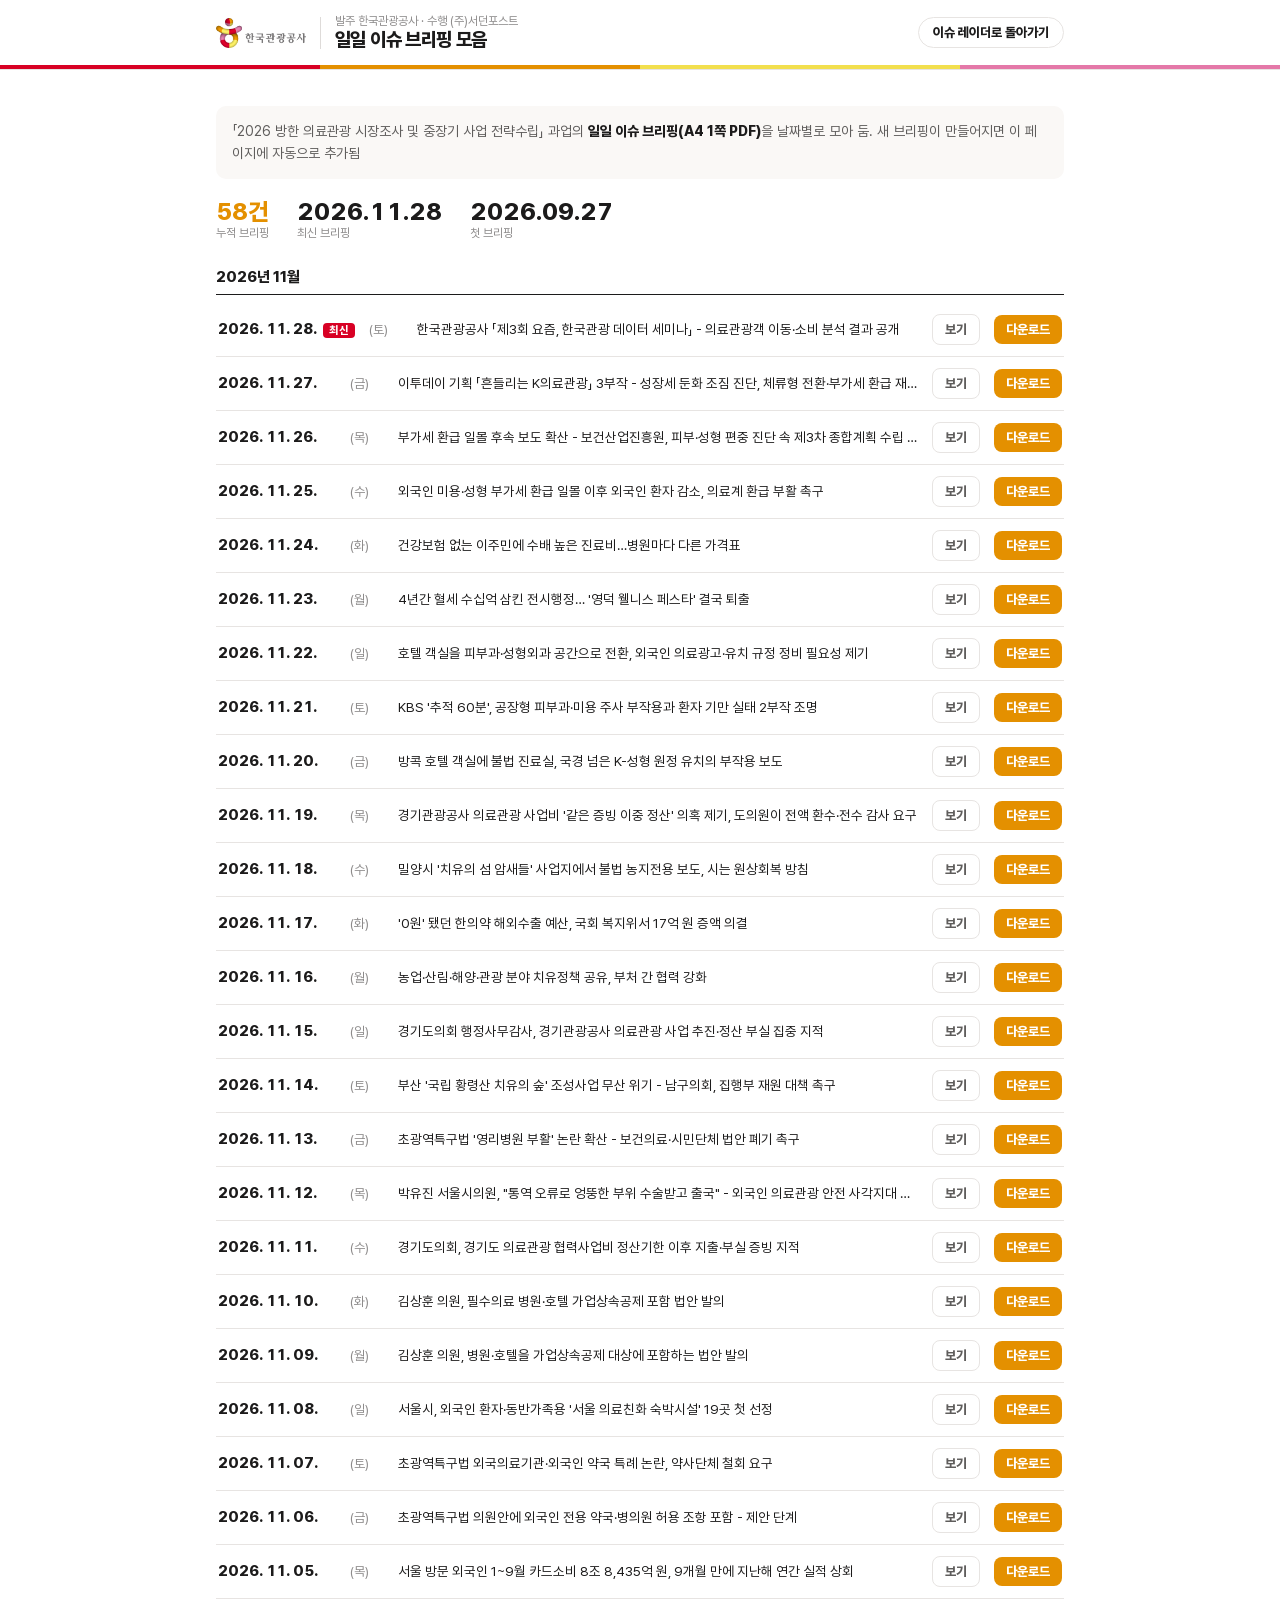
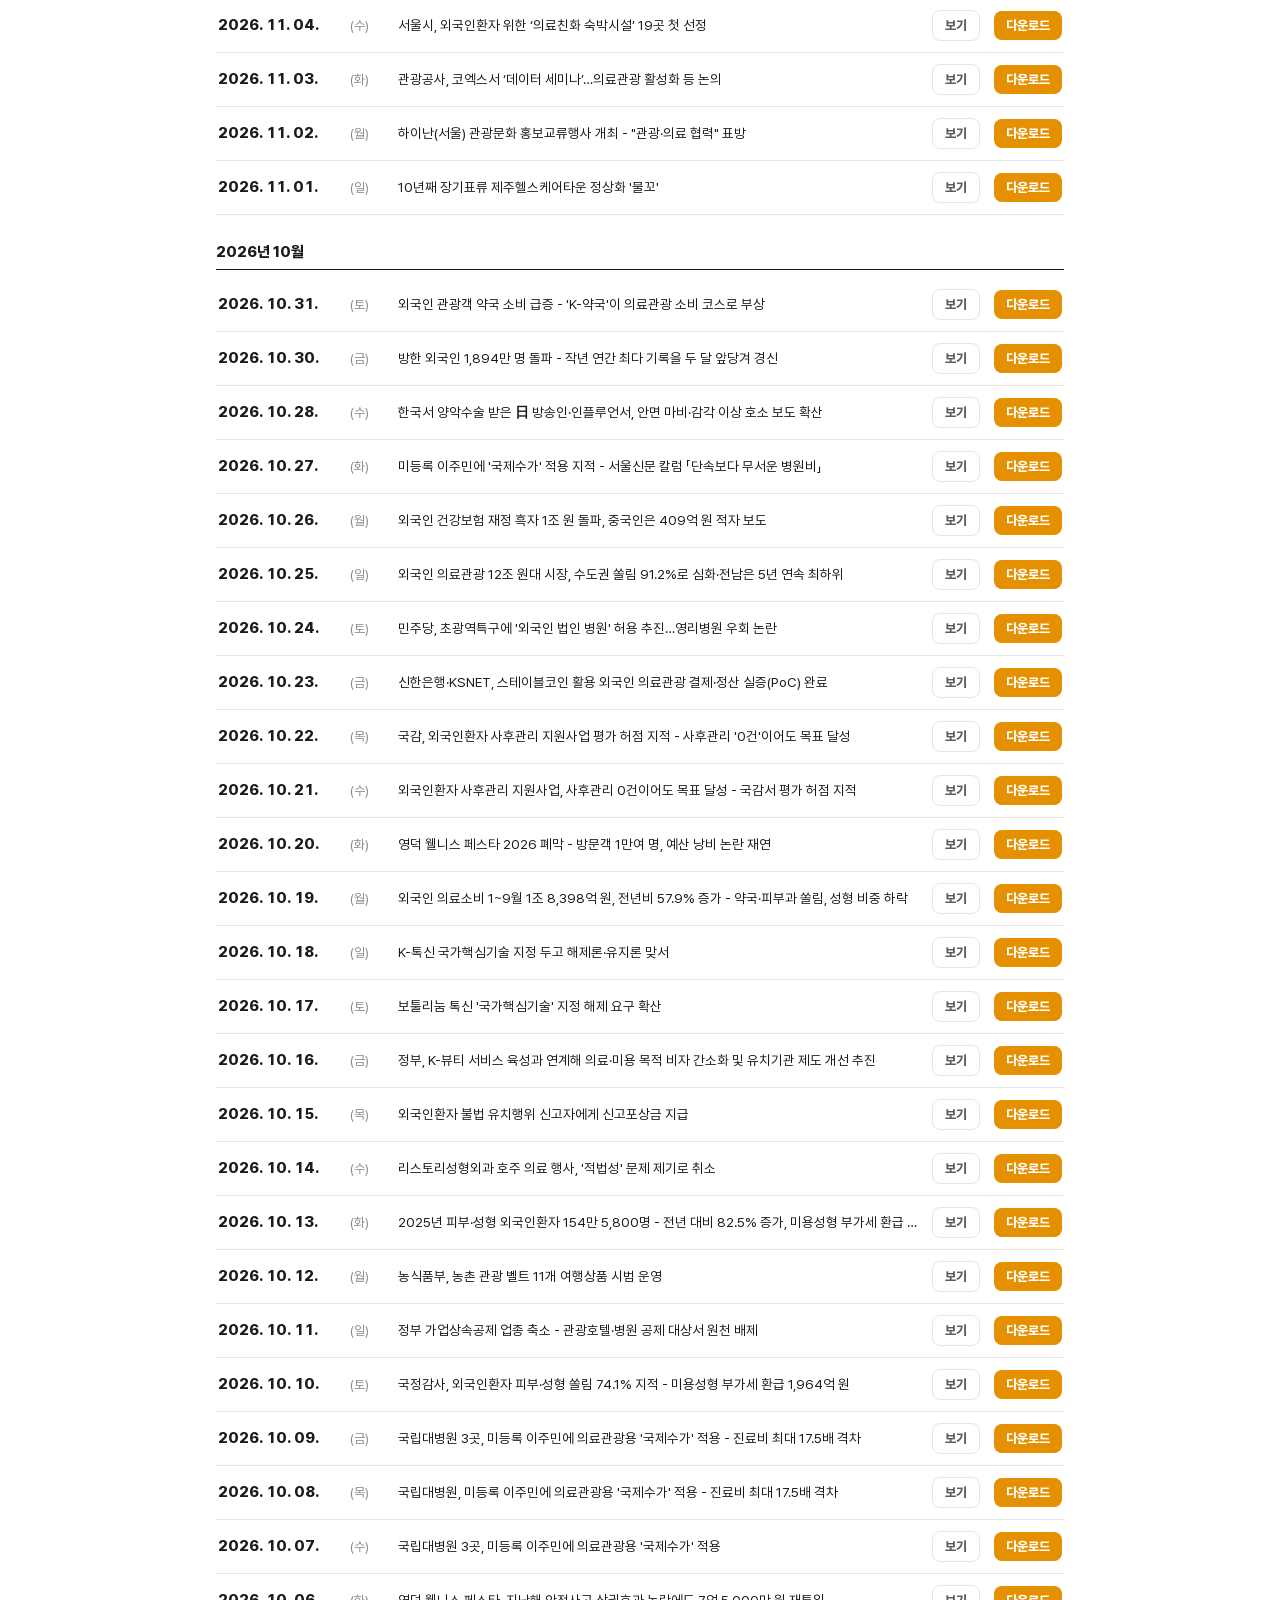
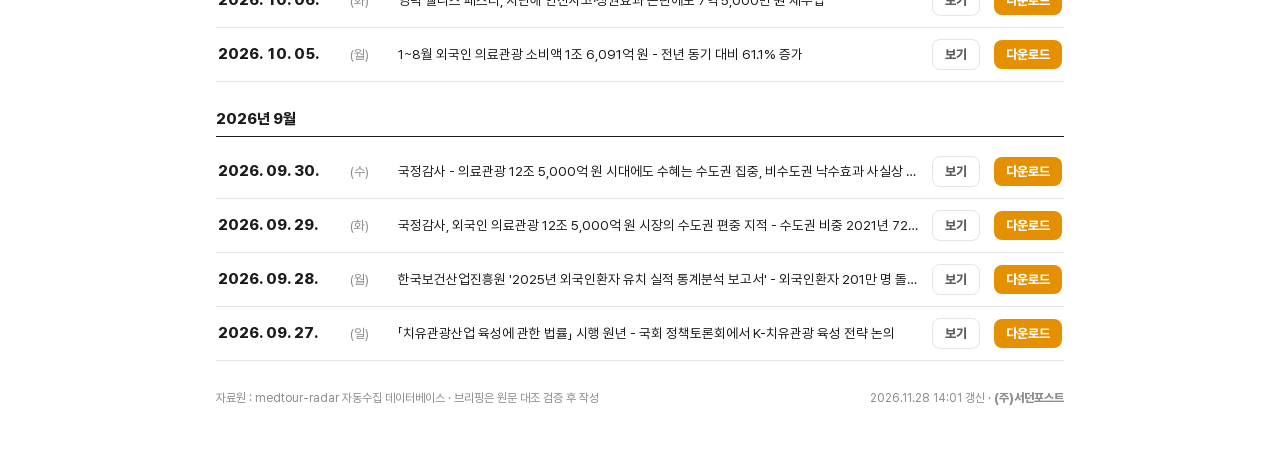
==== commit 1a27619d: "radar: 2026-11-28 자동 갱신" ====
--- a/docs/briefings/index.html
+++ b/docs/briefings/index.html
@@ -34,4 +34,4 @@
 @media (max-width:560px){.d{min-width:96px}.back{margin-left:0}
 li{gap:8px 12px}
 .n{order:9;flex-basis:100%;white-space:normal;font-size:13px;display:-webkit-box;-webkit-line-clamp:2;-webkit-box-orient:vertical}}
-</style></head><body><header class="mast"><div class="in"><img class="logo" src="../assets/kto_signature.png" alt="한국관광공사"><span class="vr"></span><div><span class="t1">발주 한국관광공사 · 수행 (주)서던포스트</span><span class="t2">일일 이슈 브리핑 모음</span></div><a class="back" href="../">이슈 레이더로 돌아가기</a></div><div class="ribbon"><i></i><i></i><i></i><i></i></div></header><div class="wrap"><p class="lead">「2026 방한 의료관광 시장조사 및 중장기 사업 전략수립」 과업의 <b>일일 이슈 브리핑(A4 1쪽 PDF)</b>을 날짜별로 모아 둠. 새 브리핑이 만들어지면 이 페이지에 자동으로 추가됨</p><div class="kpi"><div class="o"><b>58건</b>누적 브리핑</div><div><b>2026.11.28</b>최신 브리핑</div><div><b>2026.09.27</b>첫 브리핑</div></div><h2>2026년 11월</h2><ul><li><span class="d">2026. 11. 28.<span class="new">최신</span></span><span class="w">(토)</span><span class="n" title="한국관광공사 「제3회 요즘, 한국관광 데이터 세미나」 - 의료관광객 이동·소비 분석 결과 공개">한국관광공사 「제3회 요즘, 한국관광 데이터 세미나」 - 의료관광객 이동·소비 분석 결과 공개</span><a class="btn v" href="brief_20261128.pdf" target="_blank" rel="noopener">보기</a><a class="btn dl" href="brief_20261128.pdf" download="이슈브리핑_20261128.pdf">다운로드</a></li><li><span class="d">2026. 11. 27.</span><span class="w">(금)</span><span class="n" title="이투데이 기획 「흔들리는 K의료관광」 3부작 - 성장세 둔화 조짐 진단, 체류형 전환·부가세 환급 재도입 제기">이투데이 기획 「흔들리는 K의료관광」 3부작 - 성장세 둔화 조짐 진단, 체류형 전환·부가세 환급 재도입 제기</span><a class="btn v" href="brief_20261127.pdf" target="_blank" rel="noopener">보기</a><a class="btn dl" href="brief_20261127.pdf" download="이슈브리핑_20261127.pdf">다운로드</a></li><li><span class="d">2026. 11. 26.</span><span class="w">(목)</span><span class="n" title="부가세 환급 일몰 후속 보도 확산 - 보건산업진흥원, 피부·성형 편중 진단 속 제3차 종합계획 수립 중">부가세 환급 일몰 후속 보도 확산 - 보건산업진흥원, 피부·성형 편중 진단 속 제3차 종합계획 수립 중</span><a class="btn v" href="brief_20261126.pdf" target="_blank" rel="noopener">보기</a><a class="btn dl" href="brief_20261126.pdf" download="이슈브리핑_20261126.pdf">다운로드</a></li><li><span class="d">2026. 11. 25.</span><span class="w">(수)</span><span class="n" title="외국인 미용·성형 부가세 환급 일몰 이후 외국인 환자 감소, 의료계 환급 부활 촉구">외국인 미용·성형 부가세 환급 일몰 이후 외국인 환자 감소, 의료계 환급 부활 촉구</span><a class="btn v" href="brief_20261125.pdf" target="_blank" rel="noopener">보기</a><a class="btn dl" href="brief_20261125.pdf" download="이슈브리핑_20261125.pdf">다운로드</a></li><li><span class="d">2026. 11. 24.</span><span class="w">(화)</span><span class="n" title="건강보험 없는 이주민에 수배 높은 진료비…병원마다 다른 가격표">건강보험 없는 이주민에 수배 높은 진료비…병원마다 다른 가격표</span><a class="btn v" href="brief_20261124.pdf" target="_blank" rel="noopener">보기</a><a class="btn dl" href="brief_20261124.pdf" download="이슈브리핑_20261124.pdf">다운로드</a></li><li><span class="d">2026. 11. 23.</span><span class="w">(월)</span><span class="n" title="4년간 혈세 수십억 삼킨 전시행정… &#x27;영덕 웰니스 페스타&#x27; 결국 퇴출">4년간 혈세 수십억 삼킨 전시행정… &#x27;영덕 웰니스 페스타&#x27; 결국 퇴출</span><a class="btn v" href="brief_20261123.pdf" target="_blank" rel="noopener">보기</a><a class="btn dl" href="brief_20261123.pdf" download="이슈브리핑_20261123.pdf">다운로드</a></li><li><span class="d">2026. 11. 22.</span><span class="w">(일)</span><span class="n" title="호텔 객실을 피부과·성형외과 공간으로 전환, 외국인 의료광고·유치 규정 정비 필요성 제기">호텔 객실을 피부과·성형외과 공간으로 전환, 외국인 의료광고·유치 규정 정비 필요성 제기</span><a class="btn v" href="brief_20261122.pdf" target="_blank" rel="noopener">보기</a><a class="btn dl" href="brief_20261122.pdf" download="이슈브리핑_20261122.pdf">다운로드</a></li><li><span class="d">2026. 11. 21.</span><span class="w">(토)</span><span class="n" title="KBS &#x27;추적 60분&#x27;, 공장형 피부과·미용 주사 부작용과 환자 기만 실태 2부작 조명">KBS &#x27;추적 60분&#x27;, 공장형 피부과·미용 주사 부작용과 환자 기만 실태 2부작 조명</span><a class="btn v" href="brief_20261121.pdf" target="_blank" rel="noopener">보기</a><a class="btn dl" href="brief_20261121.pdf" download="이슈브리핑_20261121.pdf">다운로드</a></li><li><span class="d">2026. 11. 20.</span><span class="w">(금)</span><span class="n" title="방콕 호텔 객실에 불법 진료실, 국경 넘은 K-성형 원정 유치의 부작용 보도">방콕 호텔 객실에 불법 진료실, 국경 넘은 K-성형 원정 유치의 부작용 보도</span><a class="btn v" href="brief_20261120.pdf" target="_blank" rel="noopener">보기</a><a class="btn dl" href="brief_20261120.pdf" download="이슈브리핑_20261120.pdf">다운로드</a></li><li><span class="d">2026. 11. 19.</span><span class="w">(목)</span><span class="n" title="경기관광공사 의료관광 사업비 &#x27;같은 증빙 이중 정산&#x27; 의혹 제기, 도의원이 전액 환수·전수 감사 요구">경기관광공사 의료관광 사업비 &#x27;같은 증빙 이중 정산&#x27; 의혹 제기, 도의원이 전액 환수·전수 감사 요구</span><a class="btn v" href="brief_20261119.pdf" target="_blank" rel="noopener">보기</a><a class="btn dl" href="brief_20261119.pdf" download="이슈브리핑_20261119.pdf">다운로드</a></li><li><span class="d">2026. 11. 18.</span><span class="w">(수)</span><span class="n" title="밀양시 &#x27;치유의 섬 암새들&#x27; 사업지에서 불법 농지전용 보도, 시는 원상회복 방침">밀양시 &#x27;치유의 섬 암새들&#x27; 사업지에서 불법 농지전용 보도, 시는 원상회복 방침</span><a class="btn v" href="brief_20261118.pdf" target="_blank" rel="noopener">보기</a><a class="btn dl" href="brief_20261118.pdf" download="이슈브리핑_20261118.pdf">다운로드</a></li><li><span class="d">2026. 11. 17.</span><span class="w">(화)</span><span class="n" title="&#x27;0원&#x27; 됐던 한의약 해외수출 예산, 국회 복지위서 17억 원 증액 의결">&#x27;0원&#x27; 됐던 한의약 해외수출 예산, 국회 복지위서 17억 원 증액 의결</span><a class="btn v" href="brief_20261117.pdf" target="_blank" rel="noopener">보기</a><a class="btn dl" href="brief_20261117.pdf" download="이슈브리핑_20261117.pdf">다운로드</a></li><li><span class="d">2026. 11. 16.</span><span class="w">(월)</span><span class="n" title="농업·산림·해양·관광 분야 치유정책 공유, 부처 간 협력 강화">농업·산림·해양·관광 분야 치유정책 공유, 부처 간 협력 강화</span><a class="btn v" href="brief_20261116.pdf" target="_blank" rel="noopener">보기</a><a class="btn dl" href="brief_20261116.pdf" download="이슈브리핑_20261116.pdf">다운로드</a></li><li><span class="d">2026. 11. 15.</span><span class="w">(일)</span><span class="n" title="경기도의회 행정사무감사, 경기관광공사 의료관광 사업 추진·정산 부실 집중 지적">경기도의회 행정사무감사, 경기관광공사 의료관광 사업 추진·정산 부실 집중 지적</span><a class="btn v" href="brief_20261115.pdf" target="_blank" rel="noopener">보기</a><a class="btn dl" href="brief_20261115.pdf" download="이슈브리핑_20261115.pdf">다운로드</a></li><li><span class="d">2026. 11. 14.</span><span class="w">(토)</span><span class="n" title="부산 &#x27;국립 황령산 치유의 숲&#x27; 조성사업 무산 위기 - 남구의회, 집행부 재원 대책 촉구">부산 &#x27;국립 황령산 치유의 숲&#x27; 조성사업 무산 위기 - 남구의회, 집행부 재원 대책 촉구</span><a class="btn v" href="brief_20261114.pdf" target="_blank" rel="noopener">보기</a><a class="btn dl" href="brief_20261114.pdf" download="이슈브리핑_20261114.pdf">다운로드</a></li><li><span class="d">2026. 11. 13.</span><span class="w">(금)</span><span class="n" title="초광역특구법 &#x27;영리병원 부활&#x27; 논란 확산 - 보건의료·시민단체 법안 폐기 촉구">초광역특구법 &#x27;영리병원 부활&#x27; 논란 확산 - 보건의료·시민단체 법안 폐기 촉구</span><a class="btn v" href="brief_20261113.pdf" target="_blank" rel="noopener">보기</a><a class="btn dl" href="brief_20261113.pdf" download="이슈브리핑_20261113.pdf">다운로드</a></li><li><span class="d">2026. 11. 12.</span><span class="w">(목)</span><span class="n" title="박유진 서울시의원, &quot;통역 오류로 엉뚱한 부위 수술받고 출국&quot; - 외국인 의료관광 안전 사각지대 지적">박유진 서울시의원, &quot;통역 오류로 엉뚱한 부위 수술받고 출국&quot; - 외국인 의료관광 안전 사각지대 지적</span><a class="btn v" href="brief_20261112.pdf" target="_blank" rel="noopener">보기</a><a class="btn dl" href="brief_20261112.pdf" download="이슈브리핑_20261112.pdf">다운로드</a></li><li><span class="d">2026. 11. 11.</span><span class="w">(수)</span><span class="n" title="경기도의회, 경기도 의료관광 협력사업비 정산기한 이후 지출·부실 증빙 지적">경기도의회, 경기도 의료관광 협력사업비 정산기한 이후 지출·부실 증빙 지적</span><a class="btn v" href="brief_20261111.pdf" target="_blank" rel="noopener">보기</a><a class="btn dl" href="brief_20261111.pdf" download="이슈브리핑_20261111.pdf">다운로드</a></li><li><span class="d">2026. 11. 10.</span><span class="w">(화)</span><span class="n" title="김상훈 의원, 필수의료 병원·호텔 가업상속공제 포함 법안 발의">김상훈 의원, 필수의료 병원·호텔 가업상속공제 포함 법안 발의</span><a class="btn v" href="brief_20261110.pdf" target="_blank" rel="noopener">보기</a><a class="btn dl" href="brief_20261110.pdf" download="이슈브리핑_20261110.pdf">다운로드</a></li><li><span class="d">2026. 11. 09.</span><span class="w">(월)</span><span class="n" title="김상훈 의원, 병원·호텔을 가업상속공제 대상에 포함하는 법안 발의">김상훈 의원, 병원·호텔을 가업상속공제 대상에 포함하는 법안 발의</span><a class="btn v" href="brief_20261109.pdf" target="_blank" rel="noopener">보기</a><a class="btn dl" href="brief_20261109.pdf" download="이슈브리핑_20261109.pdf">다운로드</a></li><li><span class="d">2026. 11. 08.</span><span class="w">(일)</span><span class="n" title="서울시, 외국인 환자·동반가족용 &#x27;서울 의료친화 숙박시설&#x27; 19곳 첫 선정">서울시, 외국인 환자·동반가족용 &#x27;서울 의료친화 숙박시설&#x27; 19곳 첫 선정</span><a class="btn v" href="brief_20261108.pdf" target="_blank" rel="noopener">보기</a><a class="btn dl" href="brief_20261108.pdf" download="이슈브리핑_20261108.pdf">다운로드</a></li><li><span class="d">2026. 11. 07.</span><span class="w">(토)</span><span class="n" title="초광역특구법 외국의료기관·외국인 약국 특례 논란, 약사단체 철회 요구">초광역특구법 외국의료기관·외국인 약국 특례 논란, 약사단체 철회 요구</span><a class="btn v" href="brief_20261107.pdf" target="_blank" rel="noopener">보기</a><a class="btn dl" href="brief_20261107.pdf" download="이슈브리핑_20261107.pdf">다운로드</a></li><li><span class="d">2026. 11. 06.</span><span class="w">(금)</span><span class="n" title="초광역특구법 의원안에 외국인 전용 약국·병의원 허용 조항 포함 - 제안 단계">초광역특구법 의원안에 외국인 전용 약국·병의원 허용 조항 포함 - 제안 단계</span><a class="btn v" href="brief_20261106.pdf" target="_blank" rel="noopener">보기</a><a class="btn dl" href="brief_20261106.pdf" download="이슈브리핑_20261106.pdf">다운로드</a></li><li><span class="d">2026. 11. 05.</span><span class="w">(목)</span><span class="n" title="서울 방문 외국인 1~9월 카드소비 8조 8,435억 원, 9개월 만에 지난해 연간 실적 상회">서울 방문 외국인 1~9월 카드소비 8조 8,435억 원, 9개월 만에 지난해 연간 실적 상회</span><a class="btn v" href="brief_20261105.pdf" target="_blank" rel="noopener">보기</a><a class="btn dl" href="brief_20261105.pdf" download="이슈브리핑_20261105.pdf">다운로드</a></li><li><span class="d">2026. 11. 04.</span><span class="w">(수)</span><span class="n" title="서울시, 외국인환자 위한 ‘의료친화 숙박시설’ 19곳 첫 선정">서울시, 외국인환자 위한 ‘의료친화 숙박시설’ 19곳 첫 선정</span><a class="btn v" href="brief_20261104.pdf" target="_blank" rel="noopener">보기</a><a class="btn dl" href="brief_20261104.pdf" download="이슈브리핑_20261104.pdf">다운로드</a></li><li><span class="d">2026. 11. 03.</span><span class="w">(화)</span><span class="n" title="관광공사, 코엑스서 ‘데이터 세미나’…의료관광 활성화 등 논의">관광공사, 코엑스서 ‘데이터 세미나’…의료관광 활성화 등 논의</span><a class="btn v" href="brief_20261103.pdf" target="_blank" rel="noopener">보기</a><a class="btn dl" href="brief_20261103.pdf" download="이슈브리핑_20261103.pdf">다운로드</a></li><li><span class="d">2026. 11. 02.</span><span class="w">(월)</span><span class="n" title="하이난(서울) 관광문화 홍보교류행사 개최 - &quot;관광·의료 협력&quot; 표방">하이난(서울) 관광문화 홍보교류행사 개최 - &quot;관광·의료 협력&quot; 표방</span><a class="btn v" href="brief_20261102.pdf" target="_blank" rel="noopener">보기</a><a class="btn dl" href="brief_20261102.pdf" download="이슈브리핑_20261102.pdf">다운로드</a></li><li><span class="d">2026. 11. 01.</span><span class="w">(일)</span><span class="n" title="10년째 장기표류 제주헬스케어타운 정상화 &#x27;물꼬&#x27;">10년째 장기표류 제주헬스케어타운 정상화 &#x27;물꼬&#x27;</span><a class="btn v" href="brief_20261101.pdf" target="_blank" rel="noopener">보기</a><a class="btn dl" href="brief_20261101.pdf" download="이슈브리핑_20261101.pdf">다운로드</a></li></ul><h2>2026년 10월</h2><ul><li><span class="d">2026. 10. 31.</span><span class="w">(토)</span><span class="n" title="외국인 관광객 약국 소비 급증 - &#x27;K-약국&#x27;이 의료관광 소비 코스로 부상">외국인 관광객 약국 소비 급증 - &#x27;K-약국&#x27;이 의료관광 소비 코스로 부상</span><a class="btn v" href="brief_20261031.pdf" target="_blank" rel="noopener">보기</a><a class="btn dl" href="brief_20261031.pdf" download="이슈브리핑_20261031.pdf">다운로드</a></li><li><span class="d">2026. 10. 30.</span><span class="w">(금)</span><span class="n" title="방한 외국인 1,894만 명 돌파 - 작년 연간 최다 기록을 두 달 앞당겨 경신">방한 외국인 1,894만 명 돌파 - 작년 연간 최다 기록을 두 달 앞당겨 경신</span><a class="btn v" href="brief_20261030.pdf" target="_blank" rel="noopener">보기</a><a class="btn dl" href="brief_20261030.pdf" download="이슈브리핑_20261030.pdf">다운로드</a></li><li><span class="d">2026. 10. 28.</span><span class="w">(수)</span><span class="n" title="한국서 양악수술 받은 日 방송인·인플루언서, 안면 마비·감각 이상 호소 보도 확산">한국서 양악수술 받은 日 방송인·인플루언서, 안면 마비·감각 이상 호소 보도 확산</span><a class="btn v" href="brief_20261028.pdf" target="_blank" rel="noopener">보기</a><a class="btn dl" href="brief_20261028.pdf" download="이슈브리핑_20261028.pdf">다운로드</a></li><li><span class="d">2026. 10. 27.</span><span class="w">(화)</span><span class="n" title="미등록 이주민에 &#x27;국제수가&#x27; 적용 지적 - 서울신문 칼럼 「단속보다 무서운 병원비」">미등록 이주민에 &#x27;국제수가&#x27; 적용 지적 - 서울신문 칼럼 「단속보다 무서운 병원비」</span><a class="btn v" href="brief_20261027.pdf" target="_blank" rel="noopener">보기</a><a class="btn dl" href="brief_20261027.pdf" download="이슈브리핑_20261027.pdf">다운로드</a></li><li><span class="d">2026. 10. 26.</span><span class="w">(월)</span><span class="n" title="외국인 건강보험 재정 흑자 1조 원 돌파, 중국인은 409억 원 적자 보도">외국인 건강보험 재정 흑자 1조 원 돌파, 중국인은 409억 원 적자 보도</span><a class="btn v" href="brief_20261026.pdf" target="_blank" rel="noopener">보기</a><a class="btn dl" href="brief_20261026.pdf" download="이슈브리핑_20261026.pdf">다운로드</a></li><li><span class="d">2026. 10. 25.</span><span class="w">(일)</span><span class="n" title="외국인 의료관광 12조 원대 시장, 수도권 쏠림 91.2%로 심화·전남은 5년 연속 최하위">외국인 의료관광 12조 원대 시장, 수도권 쏠림 91.2%로 심화·전남은 5년 연속 최하위</span><a class="btn v" href="brief_20261025.pdf" target="_blank" rel="noopener">보기</a><a class="btn dl" href="brief_20261025.pdf" download="이슈브리핑_20261025.pdf">다운로드</a></li><li><span class="d">2026. 10. 24.</span><span class="w">(토)</span><span class="n" title="민주당, 초광역특구에 &#x27;외국인 법인 병원&#x27; 허용 추진…영리병원 우회 논란">민주당, 초광역특구에 &#x27;외국인 법인 병원&#x27; 허용 추진…영리병원 우회 논란</span><a class="btn v" href="brief_20261024.pdf" target="_blank" rel="noopener">보기</a><a class="btn dl" href="brief_20261024.pdf" download="이슈브리핑_20261024.pdf">다운로드</a></li><li><span class="d">2026. 10. 23.</span><span class="w">(금)</span><span class="n" title="신한은행·KSNET, 스테이블코인 활용 외국인 의료관광 결제·정산 실증(PoC) 완료">신한은행·KSNET, 스테이블코인 활용 외국인 의료관광 결제·정산 실증(PoC) 완료</span><a class="btn v" href="brief_20261023.pdf" target="_blank" rel="noopener">보기</a><a class="btn dl" href="brief_20261023.pdf" download="이슈브리핑_20261023.pdf">다운로드</a></li><li><span class="d">2026. 10. 22.</span><span class="w">(목)</span><span class="n" title="국감, 외국인환자 사후관리 지원사업 평가 허점 지적 - 사후관리 &#x27;0건&#x27;이어도 목표 달성">국감, 외국인환자 사후관리 지원사업 평가 허점 지적 - 사후관리 &#x27;0건&#x27;이어도 목표 달성</span><a class="btn v" href="brief_20261022.pdf" target="_blank" rel="noopener">보기</a><a class="btn dl" href="brief_20261022.pdf" download="이슈브리핑_20261022.pdf">다운로드</a></li><li><span class="d">2026. 10. 21.</span><span class="w">(수)</span><span class="n" title="외국인환자 사후관리 지원사업, 사후관리 0건이어도 목표 달성 - 국감서 평가 허점 지적">외국인환자 사후관리 지원사업, 사후관리 0건이어도 목표 달성 - 국감서 평가 허점 지적</span><a class="btn v" href="brief_20261021.pdf" target="_blank" rel="noopener">보기</a><a class="btn dl" href="brief_20261021.pdf" download="이슈브리핑_20261021.pdf">다운로드</a></li><li><span class="d">2026. 10. 20.</span><span class="w">(화)</span><span class="n" title="영덕 웰니스 페스타 2026 폐막 - 방문객 1만여 명, 예산 낭비 논란 재연">영덕 웰니스 페스타 2026 폐막 - 방문객 1만여 명, 예산 낭비 논란 재연</span><a class="btn v" href="brief_20261020.pdf" target="_blank" rel="noopener">보기</a><a class="btn dl" href="brief_20261020.pdf" download="이슈브리핑_20261020.pdf">다운로드</a></li><li><span class="d">2026. 10. 19.</span><span class="w">(월)</span><span class="n" title="외국인 의료소비 1~9월 1조 8,398억 원, 전년비 57.9% 증가 - 약국·피부과 쏠림, 성형 비중 하락">외국인 의료소비 1~9월 1조 8,398억 원, 전년비 57.9% 증가 - 약국·피부과 쏠림, 성형 비중 하락</span><a class="btn v" href="brief_20261019.pdf" target="_blank" rel="noopener">보기</a><a class="btn dl" href="brief_20261019.pdf" download="이슈브리핑_20261019.pdf">다운로드</a></li><li><span class="d">2026. 10. 18.</span><span class="w">(일)</span><span class="n" title="K-톡신 국가핵심기술 지정 두고 해제론·유지론 맞서">K-톡신 국가핵심기술 지정 두고 해제론·유지론 맞서</span><a class="btn v" href="brief_20261018.pdf" target="_blank" rel="noopener">보기</a><a class="btn dl" href="brief_20261018.pdf" download="이슈브리핑_20261018.pdf">다운로드</a></li><li><span class="d">2026. 10. 17.</span><span class="w">(토)</span><span class="n" title="보툴리눔 톡신 &#x27;국가핵심기술&#x27; 지정 해제 요구 확산">보툴리눔 톡신 &#x27;국가핵심기술&#x27; 지정 해제 요구 확산</span><a class="btn v" href="brief_20261017.pdf" target="_blank" rel="noopener">보기</a><a class="btn dl" href="brief_20261017.pdf" download="이슈브리핑_20261017.pdf">다운로드</a></li><li><span class="d">2026. 10. 16.</span><span class="w">(금)</span><span class="n" title="정부, K-뷰티 서비스 육성과 연계해 의료·미용 목적 비자 간소화 및 유치기관 제도 개선 추진">정부, K-뷰티 서비스 육성과 연계해 의료·미용 목적 비자 간소화 및 유치기관 제도 개선 추진</span><a class="btn v" href="brief_20261016.pdf" target="_blank" rel="noopener">보기</a><a class="btn dl" href="brief_20261016.pdf" download="이슈브리핑_20261016.pdf">다운로드</a></li><li><span class="d">2026. 10. 15.</span><span class="w">(목)</span><span class="n" title="외국인환자 불법 유치행위 신고자에게 신고포상금 지급">외국인환자 불법 유치행위 신고자에게 신고포상금 지급</span><a class="btn v" href="brief_20261015.pdf" target="_blank" rel="noopener">보기</a><a class="btn dl" href="brief_20261015.pdf" download="이슈브리핑_20261015.pdf">다운로드</a></li><li><span class="d">2026. 10. 14.</span><span class="w">(수)</span><span class="n" title="리스토리성형외과 호주 의료 행사, &#x27;적법성&#x27; 문제 제기로 취소">리스토리성형외과 호주 의료 행사, &#x27;적법성&#x27; 문제 제기로 취소</span><a class="btn v" href="brief_20261014.pdf" target="_blank" rel="noopener">보기</a><a class="btn dl" href="brief_20261014.pdf" download="이슈브리핑_20261014.pdf">다운로드</a></li><li><span class="d">2026. 10. 13.</span><span class="w">(화)</span><span class="n" title="2025년 피부·성형 외국인환자 154만 5,800명 - 전년 대비 82.5% 증가, 미용성형 부가세 환급 1,964억 원">2025년 피부·성형 외국인환자 154만 5,800명 - 전년 대비 82.5% 증가, 미용성형 부가세 환급 1,964억 원</span><a class="btn v" href="brief_20261013.pdf" target="_blank" rel="noopener">보기</a><a class="btn dl" href="brief_20261013.pdf" download="이슈브리핑_20261013.pdf">다운로드</a></li><li><span class="d">2026. 10. 12.</span><span class="w">(월)</span><span class="n" title="농식품부, 농촌 관광 벨트 11개 여행상품 시범 운영">농식품부, 농촌 관광 벨트 11개 여행상품 시범 운영</span><a class="btn v" href="brief_20261012.pdf" target="_blank" rel="noopener">보기</a><a class="btn dl" href="brief_20261012.pdf" download="이슈브리핑_20261012.pdf">다운로드</a></li><li><span class="d">2026. 10. 11.</span><span class="w">(일)</span><span class="n" title="정부 가업상속공제 업종 축소 - 관광호텔·병원 공제 대상서 원천 배제">정부 가업상속공제 업종 축소 - 관광호텔·병원 공제 대상서 원천 배제</span><a class="btn v" href="brief_20261011.pdf" target="_blank" rel="noopener">보기</a><a class="btn dl" href="brief_20261011.pdf" download="이슈브리핑_20261011.pdf">다운로드</a></li><li><span class="d">2026. 10. 10.</span><span class="w">(토)</span><span class="n" title="국정감사, 외국인환자 피부·성형 쏠림 74.1% 지적 - 미용성형 부가세 환급 1,964억 원">국정감사, 외국인환자 피부·성형 쏠림 74.1% 지적 - 미용성형 부가세 환급 1,964억 원</span><a class="btn v" href="brief_20261010.pdf" target="_blank" rel="noopener">보기</a><a class="btn dl" href="brief_20261010.pdf" download="이슈브리핑_20261010.pdf">다운로드</a></li><li><span class="d">2026. 10. 09.</span><span class="w">(금)</span><span class="n" title="국립대병원 3곳, 미등록 이주민에 의료관광용 &#x27;국제수가&#x27; 적용 - 진료비 최대 17.5배 격차">국립대병원 3곳, 미등록 이주민에 의료관광용 &#x27;국제수가&#x27; 적용 - 진료비 최대 17.5배 격차</span><a class="btn v" href="brief_20261009.pdf" target="_blank" rel="noopener">보기</a><a class="btn dl" href="brief_20261009.pdf" download="이슈브리핑_20261009.pdf">다운로드</a></li><li><span class="d">2026. 10. 08.</span><span class="w">(목)</span><span class="n" title="국립대병원, 미등록 이주민에 의료관광용 &#x27;국제수가&#x27; 적용 - 진료비 최대 17.5배 격차">국립대병원, 미등록 이주민에 의료관광용 &#x27;국제수가&#x27; 적용 - 진료비 최대 17.5배 격차</span><a class="btn v" href="brief_20261008.pdf" target="_blank" rel="noopener">보기</a><a class="btn dl" href="brief_20261008.pdf" download="이슈브리핑_20261008.pdf">다운로드</a></li><li><span class="d">2026. 10. 07.</span><span class="w">(수)</span><span class="n" title="국립대병원 3곳, 미등록 이주민에 의료관광용 &#x27;국제수가&#x27; 적용">국립대병원 3곳, 미등록 이주민에 의료관광용 &#x27;국제수가&#x27; 적용</span><a class="btn v" href="brief_20261007.pdf" target="_blank" rel="noopener">보기</a><a class="btn dl" href="brief_20261007.pdf" download="이슈브리핑_20261007.pdf">다운로드</a></li><li><span class="d">2026. 10. 06.</span><span class="w">(화)</span><span class="n" title="영덕 웰니스 페스타, 지난해 안전사고·상권효과 논란에도 7억 5,000만 원 재투입">영덕 웰니스 페스타, 지난해 안전사고·상권효과 논란에도 7억 5,000만 원 재투입</span><a class="btn v" href="brief_20261006.pdf" target="_blank" rel="noopener">보기</a><a class="btn dl" href="brief_20261006.pdf" download="이슈브리핑_20261006.pdf">다운로드</a></li><li><span class="d">2026. 10. 05.</span><span class="w">(월)</span><span class="n" title="1~8월 외국인 의료관광 소비액 1조 6,091억 원 - 전년 동기 대비 61.1% 증가">1~8월 외국인 의료관광 소비액 1조 6,091억 원 - 전년 동기 대비 61.1% 증가</span><a class="btn v" href="brief_20261005.pdf" target="_blank" rel="noopener">보기</a><a class="btn dl" href="brief_20261005.pdf" download="이슈브리핑_20261005.pdf">다운로드</a></li></ul><h2>2026년 9월</h2><ul><li><span class="d">2026. 09. 30.</span><span class="w">(수)</span><span class="n" title="국정감사 - 의료관광 12조 5,000억 원 시대에도 수혜는 수도권 집중, 비수도권 낙수효과 사실상 부재">국정감사 - 의료관광 12조 5,000억 원 시대에도 수혜는 수도권 집중, 비수도권 낙수효과 사실상 부재</span><a class="btn v" href="brief_20260930.pdf" target="_blank" rel="noopener">보기</a><a class="btn dl" href="brief_20260930.pdf" download="이슈브리핑_20260930.pdf">다운로드</a></li><li><span class="d">2026. 09. 29.</span><span class="w">(화)</span><span class="n" title="국정감사, 외국인 의료관광 12조 5,000억 원 시장의 수도권 편중 지적 - 수도권 비중 2021년 72.9% → 2025년 91.2%">국정감사, 외국인 의료관광 12조 5,000억 원 시장의 수도권 편중 지적 - 수도권 비중 2021년 72.9% → 2025년 91.2%</span><a class="btn v" href="brief_20260929.pdf" target="_blank" rel="noopener">보기</a><a class="btn dl" href="brief_20260929.pdf" download="이슈브리핑_20260929.pdf">다운로드</a></li><li><span class="d">2026. 09. 28.</span><span class="w">(월)</span><span class="n" title="한국보건산업진흥원 &#x27;2025년 외국인환자 유치 실적 통계분석 보고서&#x27; - 외국인환자 201만 명 돌파">한국보건산업진흥원 &#x27;2025년 외국인환자 유치 실적 통계분석 보고서&#x27; - 외국인환자 201만 명 돌파</span><a class="btn v" href="brief_20260928.pdf" target="_blank" rel="noopener">보기</a><a class="btn dl" href="brief_20260928.pdf" download="이슈브리핑_20260928.pdf">다운로드</a></li><li><span class="d">2026. 09. 27.</span><span class="w">(일)</span><span class="n" title="「치유관광산업 육성에 관한 법률」 시행 원년 - 국회 정책토론회에서 K-치유관광 육성 전략 논의">「치유관광산업 육성에 관한 법률」 시행 원년 - 국회 정책토론회에서 K-치유관광 육성 전략 논의</span><a class="btn v" href="brief_20260927.pdf" target="_blank" rel="noopener">보기</a><a class="btn dl" href="brief_20260927.pdf" download="이슈브리핑_20260927.pdf">다운로드</a></li></ul><div class="foot"><span>자료원 : medtour-radar 자동수집 데이터베이스 · 브리핑은 원문 대조 검증 후 작성</span><span>2026.11.28 09:48 갱신 · <b>(주)서던포스트</b></span></div></div></body></html>+</style></head><body><header class="mast"><div class="in"><img class="logo" src="../assets/kto_signature.png" alt="한국관광공사"><span class="vr"></span><div><span class="t1">발주 한국관광공사 · 수행 (주)서던포스트</span><span class="t2">일일 이슈 브리핑 모음</span></div><a class="back" href="../">이슈 레이더로 돌아가기</a></div><div class="ribbon"><i></i><i></i><i></i><i></i></div></header><div class="wrap"><p class="lead">「2026 방한 의료관광 시장조사 및 중장기 사업 전략수립」 과업의 <b>일일 이슈 브리핑(A4 1쪽 PDF)</b>을 날짜별로 모아 둠. 새 브리핑이 만들어지면 이 페이지에 자동으로 추가됨</p><div class="kpi"><div class="o"><b>58건</b>누적 브리핑</div><div><b>2026.11.28</b>최신 브리핑</div><div><b>2026.09.27</b>첫 브리핑</div></div><h2>2026년 11월</h2><ul><li><span class="d">2026. 11. 28.<span class="new">최신</span></span><span class="w">(토)</span><span class="n" title="한국관광공사 「제3회 요즘, 한국관광 데이터 세미나」 - 의료관광객 이동·소비 분석 결과 공개">한국관광공사 「제3회 요즘, 한국관광 데이터 세미나」 - 의료관광객 이동·소비 분석 결과 공개</span><a class="btn v" href="brief_20261128.pdf" target="_blank" rel="noopener">보기</a><a class="btn dl" href="brief_20261128.pdf" download="이슈브리핑_20261128.pdf">다운로드</a></li><li><span class="d">2026. 11. 27.</span><span class="w">(금)</span><span class="n" title="이투데이 기획 「흔들리는 K의료관광」 3부작 - 성장세 둔화 조짐 진단, 체류형 전환·부가세 환급 재도입 제기">이투데이 기획 「흔들리는 K의료관광」 3부작 - 성장세 둔화 조짐 진단, 체류형 전환·부가세 환급 재도입 제기</span><a class="btn v" href="brief_20261127.pdf" target="_blank" rel="noopener">보기</a><a class="btn dl" href="brief_20261127.pdf" download="이슈브리핑_20261127.pdf">다운로드</a></li><li><span class="d">2026. 11. 26.</span><span class="w">(목)</span><span class="n" title="부가세 환급 일몰 후속 보도 확산 - 보건산업진흥원, 피부·성형 편중 진단 속 제3차 종합계획 수립 중">부가세 환급 일몰 후속 보도 확산 - 보건산업진흥원, 피부·성형 편중 진단 속 제3차 종합계획 수립 중</span><a class="btn v" href="brief_20261126.pdf" target="_blank" rel="noopener">보기</a><a class="btn dl" href="brief_20261126.pdf" download="이슈브리핑_20261126.pdf">다운로드</a></li><li><span class="d">2026. 11. 25.</span><span class="w">(수)</span><span class="n" title="외국인 미용·성형 부가세 환급 일몰 이후 외국인 환자 감소, 의료계 환급 부활 촉구">외국인 미용·성형 부가세 환급 일몰 이후 외국인 환자 감소, 의료계 환급 부활 촉구</span><a class="btn v" href="brief_20261125.pdf" target="_blank" rel="noopener">보기</a><a class="btn dl" href="brief_20261125.pdf" download="이슈브리핑_20261125.pdf">다운로드</a></li><li><span class="d">2026. 11. 24.</span><span class="w">(화)</span><span class="n" title="건강보험 없는 이주민에 수배 높은 진료비…병원마다 다른 가격표">건강보험 없는 이주민에 수배 높은 진료비…병원마다 다른 가격표</span><a class="btn v" href="brief_20261124.pdf" target="_blank" rel="noopener">보기</a><a class="btn dl" href="brief_20261124.pdf" download="이슈브리핑_20261124.pdf">다운로드</a></li><li><span class="d">2026. 11. 23.</span><span class="w">(월)</span><span class="n" title="4년간 혈세 수십억 삼킨 전시행정… &#x27;영덕 웰니스 페스타&#x27; 결국 퇴출">4년간 혈세 수십억 삼킨 전시행정… &#x27;영덕 웰니스 페스타&#x27; 결국 퇴출</span><a class="btn v" href="brief_20261123.pdf" target="_blank" rel="noopener">보기</a><a class="btn dl" href="brief_20261123.pdf" download="이슈브리핑_20261123.pdf">다운로드</a></li><li><span class="d">2026. 11. 22.</span><span class="w">(일)</span><span class="n" title="호텔 객실을 피부과·성형외과 공간으로 전환, 외국인 의료광고·유치 규정 정비 필요성 제기">호텔 객실을 피부과·성형외과 공간으로 전환, 외국인 의료광고·유치 규정 정비 필요성 제기</span><a class="btn v" href="brief_20261122.pdf" target="_blank" rel="noopener">보기</a><a class="btn dl" href="brief_20261122.pdf" download="이슈브리핑_20261122.pdf">다운로드</a></li><li><span class="d">2026. 11. 21.</span><span class="w">(토)</span><span class="n" title="KBS &#x27;추적 60분&#x27;, 공장형 피부과·미용 주사 부작용과 환자 기만 실태 2부작 조명">KBS &#x27;추적 60분&#x27;, 공장형 피부과·미용 주사 부작용과 환자 기만 실태 2부작 조명</span><a class="btn v" href="brief_20261121.pdf" target="_blank" rel="noopener">보기</a><a class="btn dl" href="brief_20261121.pdf" download="이슈브리핑_20261121.pdf">다운로드</a></li><li><span class="d">2026. 11. 20.</span><span class="w">(금)</span><span class="n" title="방콕 호텔 객실에 불법 진료실, 국경 넘은 K-성형 원정 유치의 부작용 보도">방콕 호텔 객실에 불법 진료실, 국경 넘은 K-성형 원정 유치의 부작용 보도</span><a class="btn v" href="brief_20261120.pdf" target="_blank" rel="noopener">보기</a><a class="btn dl" href="brief_20261120.pdf" download="이슈브리핑_20261120.pdf">다운로드</a></li><li><span class="d">2026. 11. 19.</span><span class="w">(목)</span><span class="n" title="경기관광공사 의료관광 사업비 &#x27;같은 증빙 이중 정산&#x27; 의혹 제기, 도의원이 전액 환수·전수 감사 요구">경기관광공사 의료관광 사업비 &#x27;같은 증빙 이중 정산&#x27; 의혹 제기, 도의원이 전액 환수·전수 감사 요구</span><a class="btn v" href="brief_20261119.pdf" target="_blank" rel="noopener">보기</a><a class="btn dl" href="brief_20261119.pdf" download="이슈브리핑_20261119.pdf">다운로드</a></li><li><span class="d">2026. 11. 18.</span><span class="w">(수)</span><span class="n" title="밀양시 &#x27;치유의 섬 암새들&#x27; 사업지에서 불법 농지전용 보도, 시는 원상회복 방침">밀양시 &#x27;치유의 섬 암새들&#x27; 사업지에서 불법 농지전용 보도, 시는 원상회복 방침</span><a class="btn v" href="brief_20261118.pdf" target="_blank" rel="noopener">보기</a><a class="btn dl" href="brief_20261118.pdf" download="이슈브리핑_20261118.pdf">다운로드</a></li><li><span class="d">2026. 11. 17.</span><span class="w">(화)</span><span class="n" title="&#x27;0원&#x27; 됐던 한의약 해외수출 예산, 국회 복지위서 17억 원 증액 의결">&#x27;0원&#x27; 됐던 한의약 해외수출 예산, 국회 복지위서 17억 원 증액 의결</span><a class="btn v" href="brief_20261117.pdf" target="_blank" rel="noopener">보기</a><a class="btn dl" href="brief_20261117.pdf" download="이슈브리핑_20261117.pdf">다운로드</a></li><li><span class="d">2026. 11. 16.</span><span class="w">(월)</span><span class="n" title="농업·산림·해양·관광 분야 치유정책 공유, 부처 간 협력 강화">농업·산림·해양·관광 분야 치유정책 공유, 부처 간 협력 강화</span><a class="btn v" href="brief_20261116.pdf" target="_blank" rel="noopener">보기</a><a class="btn dl" href="brief_20261116.pdf" download="이슈브리핑_20261116.pdf">다운로드</a></li><li><span class="d">2026. 11. 15.</span><span class="w">(일)</span><span class="n" title="경기도의회 행정사무감사, 경기관광공사 의료관광 사업 추진·정산 부실 집중 지적">경기도의회 행정사무감사, 경기관광공사 의료관광 사업 추진·정산 부실 집중 지적</span><a class="btn v" href="brief_20261115.pdf" target="_blank" rel="noopener">보기</a><a class="btn dl" href="brief_20261115.pdf" download="이슈브리핑_20261115.pdf">다운로드</a></li><li><span class="d">2026. 11. 14.</span><span class="w">(토)</span><span class="n" title="부산 &#x27;국립 황령산 치유의 숲&#x27; 조성사업 무산 위기 - 남구의회, 집행부 재원 대책 촉구">부산 &#x27;국립 황령산 치유의 숲&#x27; 조성사업 무산 위기 - 남구의회, 집행부 재원 대책 촉구</span><a class="btn v" href="brief_20261114.pdf" target="_blank" rel="noopener">보기</a><a class="btn dl" href="brief_20261114.pdf" download="이슈브리핑_20261114.pdf">다운로드</a></li><li><span class="d">2026. 11. 13.</span><span class="w">(금)</span><span class="n" title="초광역특구법 &#x27;영리병원 부활&#x27; 논란 확산 - 보건의료·시민단체 법안 폐기 촉구">초광역특구법 &#x27;영리병원 부활&#x27; 논란 확산 - 보건의료·시민단체 법안 폐기 촉구</span><a class="btn v" href="brief_20261113.pdf" target="_blank" rel="noopener">보기</a><a class="btn dl" href="brief_20261113.pdf" download="이슈브리핑_20261113.pdf">다운로드</a></li><li><span class="d">2026. 11. 12.</span><span class="w">(목)</span><span class="n" title="박유진 서울시의원, &quot;통역 오류로 엉뚱한 부위 수술받고 출국&quot; - 외국인 의료관광 안전 사각지대 지적">박유진 서울시의원, &quot;통역 오류로 엉뚱한 부위 수술받고 출국&quot; - 외국인 의료관광 안전 사각지대 지적</span><a class="btn v" href="brief_20261112.pdf" target="_blank" rel="noopener">보기</a><a class="btn dl" href="brief_20261112.pdf" download="이슈브리핑_20261112.pdf">다운로드</a></li><li><span class="d">2026. 11. 11.</span><span class="w">(수)</span><span class="n" title="경기도의회, 경기도 의료관광 협력사업비 정산기한 이후 지출·부실 증빙 지적">경기도의회, 경기도 의료관광 협력사업비 정산기한 이후 지출·부실 증빙 지적</span><a class="btn v" href="brief_20261111.pdf" target="_blank" rel="noopener">보기</a><a class="btn dl" href="brief_20261111.pdf" download="이슈브리핑_20261111.pdf">다운로드</a></li><li><span class="d">2026. 11. 10.</span><span class="w">(화)</span><span class="n" title="김상훈 의원, 필수의료 병원·호텔 가업상속공제 포함 법안 발의">김상훈 의원, 필수의료 병원·호텔 가업상속공제 포함 법안 발의</span><a class="btn v" href="brief_20261110.pdf" target="_blank" rel="noopener">보기</a><a class="btn dl" href="brief_20261110.pdf" download="이슈브리핑_20261110.pdf">다운로드</a></li><li><span class="d">2026. 11. 09.</span><span class="w">(월)</span><span class="n" title="김상훈 의원, 병원·호텔을 가업상속공제 대상에 포함하는 법안 발의">김상훈 의원, 병원·호텔을 가업상속공제 대상에 포함하는 법안 발의</span><a class="btn v" href="brief_20261109.pdf" target="_blank" rel="noopener">보기</a><a class="btn dl" href="brief_20261109.pdf" download="이슈브리핑_20261109.pdf">다운로드</a></li><li><span class="d">2026. 11. 08.</span><span class="w">(일)</span><span class="n" title="서울시, 외국인 환자·동반가족용 &#x27;서울 의료친화 숙박시설&#x27; 19곳 첫 선정">서울시, 외국인 환자·동반가족용 &#x27;서울 의료친화 숙박시설&#x27; 19곳 첫 선정</span><a class="btn v" href="brief_20261108.pdf" target="_blank" rel="noopener">보기</a><a class="btn dl" href="brief_20261108.pdf" download="이슈브리핑_20261108.pdf">다운로드</a></li><li><span class="d">2026. 11. 07.</span><span class="w">(토)</span><span class="n" title="초광역특구법 외국의료기관·외국인 약국 특례 논란, 약사단체 철회 요구">초광역특구법 외국의료기관·외국인 약국 특례 논란, 약사단체 철회 요구</span><a class="btn v" href="brief_20261107.pdf" target="_blank" rel="noopener">보기</a><a class="btn dl" href="brief_20261107.pdf" download="이슈브리핑_20261107.pdf">다운로드</a></li><li><span class="d">2026. 11. 06.</span><span class="w">(금)</span><span class="n" title="초광역특구법 의원안에 외국인 전용 약국·병의원 허용 조항 포함 - 제안 단계">초광역특구법 의원안에 외국인 전용 약국·병의원 허용 조항 포함 - 제안 단계</span><a class="btn v" href="brief_20261106.pdf" target="_blank" rel="noopener">보기</a><a class="btn dl" href="brief_20261106.pdf" download="이슈브리핑_20261106.pdf">다운로드</a></li><li><span class="d">2026. 11. 05.</span><span class="w">(목)</span><span class="n" title="서울 방문 외국인 1~9월 카드소비 8조 8,435억 원, 9개월 만에 지난해 연간 실적 상회">서울 방문 외국인 1~9월 카드소비 8조 8,435억 원, 9개월 만에 지난해 연간 실적 상회</span><a class="btn v" href="brief_20261105.pdf" target="_blank" rel="noopener">보기</a><a class="btn dl" href="brief_20261105.pdf" download="이슈브리핑_20261105.pdf">다운로드</a></li><li><span class="d">2026. 11. 04.</span><span class="w">(수)</span><span class="n" title="서울시, 외국인환자 위한 ‘의료친화 숙박시설’ 19곳 첫 선정">서울시, 외국인환자 위한 ‘의료친화 숙박시설’ 19곳 첫 선정</span><a class="btn v" href="brief_20261104.pdf" target="_blank" rel="noopener">보기</a><a class="btn dl" href="brief_20261104.pdf" download="이슈브리핑_20261104.pdf">다운로드</a></li><li><span class="d">2026. 11. 03.</span><span class="w">(화)</span><span class="n" title="관광공사, 코엑스서 ‘데이터 세미나’…의료관광 활성화 등 논의">관광공사, 코엑스서 ‘데이터 세미나’…의료관광 활성화 등 논의</span><a class="btn v" href="brief_20261103.pdf" target="_blank" rel="noopener">보기</a><a class="btn dl" href="brief_20261103.pdf" download="이슈브리핑_20261103.pdf">다운로드</a></li><li><span class="d">2026. 11. 02.</span><span class="w">(월)</span><span class="n" title="하이난(서울) 관광문화 홍보교류행사 개최 - &quot;관광·의료 협력&quot; 표방">하이난(서울) 관광문화 홍보교류행사 개최 - &quot;관광·의료 협력&quot; 표방</span><a class="btn v" href="brief_20261102.pdf" target="_blank" rel="noopener">보기</a><a class="btn dl" href="brief_20261102.pdf" download="이슈브리핑_20261102.pdf">다운로드</a></li><li><span class="d">2026. 11. 01.</span><span class="w">(일)</span><span class="n" title="10년째 장기표류 제주헬스케어타운 정상화 &#x27;물꼬&#x27;">10년째 장기표류 제주헬스케어타운 정상화 &#x27;물꼬&#x27;</span><a class="btn v" href="brief_20261101.pdf" target="_blank" rel="noopener">보기</a><a class="btn dl" href="brief_20261101.pdf" download="이슈브리핑_20261101.pdf">다운로드</a></li></ul><h2>2026년 10월</h2><ul><li><span class="d">2026. 10. 31.</span><span class="w">(토)</span><span class="n" title="외국인 관광객 약국 소비 급증 - &#x27;K-약국&#x27;이 의료관광 소비 코스로 부상">외국인 관광객 약국 소비 급증 - &#x27;K-약국&#x27;이 의료관광 소비 코스로 부상</span><a class="btn v" href="brief_20261031.pdf" target="_blank" rel="noopener">보기</a><a class="btn dl" href="brief_20261031.pdf" download="이슈브리핑_20261031.pdf">다운로드</a></li><li><span class="d">2026. 10. 30.</span><span class="w">(금)</span><span class="n" title="방한 외국인 1,894만 명 돌파 - 작년 연간 최다 기록을 두 달 앞당겨 경신">방한 외국인 1,894만 명 돌파 - 작년 연간 최다 기록을 두 달 앞당겨 경신</span><a class="btn v" href="brief_20261030.pdf" target="_blank" rel="noopener">보기</a><a class="btn dl" href="brief_20261030.pdf" download="이슈브리핑_20261030.pdf">다운로드</a></li><li><span class="d">2026. 10. 28.</span><span class="w">(수)</span><span class="n" title="한국서 양악수술 받은 日 방송인·인플루언서, 안면 마비·감각 이상 호소 보도 확산">한국서 양악수술 받은 日 방송인·인플루언서, 안면 마비·감각 이상 호소 보도 확산</span><a class="btn v" href="brief_20261028.pdf" target="_blank" rel="noopener">보기</a><a class="btn dl" href="brief_20261028.pdf" download="이슈브리핑_20261028.pdf">다운로드</a></li><li><span class="d">2026. 10. 27.</span><span class="w">(화)</span><span class="n" title="미등록 이주민에 &#x27;국제수가&#x27; 적용 지적 - 서울신문 칼럼 「단속보다 무서운 병원비」">미등록 이주민에 &#x27;국제수가&#x27; 적용 지적 - 서울신문 칼럼 「단속보다 무서운 병원비」</span><a class="btn v" href="brief_20261027.pdf" target="_blank" rel="noopener">보기</a><a class="btn dl" href="brief_20261027.pdf" download="이슈브리핑_20261027.pdf">다운로드</a></li><li><span class="d">2026. 10. 26.</span><span class="w">(월)</span><span class="n" title="외국인 건강보험 재정 흑자 1조 원 돌파, 중국인은 409억 원 적자 보도">외국인 건강보험 재정 흑자 1조 원 돌파, 중국인은 409억 원 적자 보도</span><a class="btn v" href="brief_20261026.pdf" target="_blank" rel="noopener">보기</a><a class="btn dl" href="brief_20261026.pdf" download="이슈브리핑_20261026.pdf">다운로드</a></li><li><span class="d">2026. 10. 25.</span><span class="w">(일)</span><span class="n" title="외국인 의료관광 12조 원대 시장, 수도권 쏠림 91.2%로 심화·전남은 5년 연속 최하위">외국인 의료관광 12조 원대 시장, 수도권 쏠림 91.2%로 심화·전남은 5년 연속 최하위</span><a class="btn v" href="brief_20261025.pdf" target="_blank" rel="noopener">보기</a><a class="btn dl" href="brief_20261025.pdf" download="이슈브리핑_20261025.pdf">다운로드</a></li><li><span class="d">2026. 10. 24.</span><span class="w">(토)</span><span class="n" title="민주당, 초광역특구에 &#x27;외국인 법인 병원&#x27; 허용 추진…영리병원 우회 논란">민주당, 초광역특구에 &#x27;외국인 법인 병원&#x27; 허용 추진…영리병원 우회 논란</span><a class="btn v" href="brief_20261024.pdf" target="_blank" rel="noopener">보기</a><a class="btn dl" href="brief_20261024.pdf" download="이슈브리핑_20261024.pdf">다운로드</a></li><li><span class="d">2026. 10. 23.</span><span class="w">(금)</span><span class="n" title="신한은행·KSNET, 스테이블코인 활용 외국인 의료관광 결제·정산 실증(PoC) 완료">신한은행·KSNET, 스테이블코인 활용 외국인 의료관광 결제·정산 실증(PoC) 완료</span><a class="btn v" href="brief_20261023.pdf" target="_blank" rel="noopener">보기</a><a class="btn dl" href="brief_20261023.pdf" download="이슈브리핑_20261023.pdf">다운로드</a></li><li><span class="d">2026. 10. 22.</span><span class="w">(목)</span><span class="n" title="국감, 외국인환자 사후관리 지원사업 평가 허점 지적 - 사후관리 &#x27;0건&#x27;이어도 목표 달성">국감, 외국인환자 사후관리 지원사업 평가 허점 지적 - 사후관리 &#x27;0건&#x27;이어도 목표 달성</span><a class="btn v" href="brief_20261022.pdf" target="_blank" rel="noopener">보기</a><a class="btn dl" href="brief_20261022.pdf" download="이슈브리핑_20261022.pdf">다운로드</a></li><li><span class="d">2026. 10. 21.</span><span class="w">(수)</span><span class="n" title="외국인환자 사후관리 지원사업, 사후관리 0건이어도 목표 달성 - 국감서 평가 허점 지적">외국인환자 사후관리 지원사업, 사후관리 0건이어도 목표 달성 - 국감서 평가 허점 지적</span><a class="btn v" href="brief_20261021.pdf" target="_blank" rel="noopener">보기</a><a class="btn dl" href="brief_20261021.pdf" download="이슈브리핑_20261021.pdf">다운로드</a></li><li><span class="d">2026. 10. 20.</span><span class="w">(화)</span><span class="n" title="영덕 웰니스 페스타 2026 폐막 - 방문객 1만여 명, 예산 낭비 논란 재연">영덕 웰니스 페스타 2026 폐막 - 방문객 1만여 명, 예산 낭비 논란 재연</span><a class="btn v" href="brief_20261020.pdf" target="_blank" rel="noopener">보기</a><a class="btn dl" href="brief_20261020.pdf" download="이슈브리핑_20261020.pdf">다운로드</a></li><li><span class="d">2026. 10. 19.</span><span class="w">(월)</span><span class="n" title="외국인 의료소비 1~9월 1조 8,398억 원, 전년비 57.9% 증가 - 약국·피부과 쏠림, 성형 비중 하락">외국인 의료소비 1~9월 1조 8,398억 원, 전년비 57.9% 증가 - 약국·피부과 쏠림, 성형 비중 하락</span><a class="btn v" href="brief_20261019.pdf" target="_blank" rel="noopener">보기</a><a class="btn dl" href="brief_20261019.pdf" download="이슈브리핑_20261019.pdf">다운로드</a></li><li><span class="d">2026. 10. 18.</span><span class="w">(일)</span><span class="n" title="K-톡신 국가핵심기술 지정 두고 해제론·유지론 맞서">K-톡신 국가핵심기술 지정 두고 해제론·유지론 맞서</span><a class="btn v" href="brief_20261018.pdf" target="_blank" rel="noopener">보기</a><a class="btn dl" href="brief_20261018.pdf" download="이슈브리핑_20261018.pdf">다운로드</a></li><li><span class="d">2026. 10. 17.</span><span class="w">(토)</span><span class="n" title="보툴리눔 톡신 &#x27;국가핵심기술&#x27; 지정 해제 요구 확산">보툴리눔 톡신 &#x27;국가핵심기술&#x27; 지정 해제 요구 확산</span><a class="btn v" href="brief_20261017.pdf" target="_blank" rel="noopener">보기</a><a class="btn dl" href="brief_20261017.pdf" download="이슈브리핑_20261017.pdf">다운로드</a></li><li><span class="d">2026. 10. 16.</span><span class="w">(금)</span><span class="n" title="정부, K-뷰티 서비스 육성과 연계해 의료·미용 목적 비자 간소화 및 유치기관 제도 개선 추진">정부, K-뷰티 서비스 육성과 연계해 의료·미용 목적 비자 간소화 및 유치기관 제도 개선 추진</span><a class="btn v" href="brief_20261016.pdf" target="_blank" rel="noopener">보기</a><a class="btn dl" href="brief_20261016.pdf" download="이슈브리핑_20261016.pdf">다운로드</a></li><li><span class="d">2026. 10. 15.</span><span class="w">(목)</span><span class="n" title="외국인환자 불법 유치행위 신고자에게 신고포상금 지급">외국인환자 불법 유치행위 신고자에게 신고포상금 지급</span><a class="btn v" href="brief_20261015.pdf" target="_blank" rel="noopener">보기</a><a class="btn dl" href="brief_20261015.pdf" download="이슈브리핑_20261015.pdf">다운로드</a></li><li><span class="d">2026. 10. 14.</span><span class="w">(수)</span><span class="n" title="리스토리성형외과 호주 의료 행사, &#x27;적법성&#x27; 문제 제기로 취소">리스토리성형외과 호주 의료 행사, &#x27;적법성&#x27; 문제 제기로 취소</span><a class="btn v" href="brief_20261014.pdf" target="_blank" rel="noopener">보기</a><a class="btn dl" href="brief_20261014.pdf" download="이슈브리핑_20261014.pdf">다운로드</a></li><li><span class="d">2026. 10. 13.</span><span class="w">(화)</span><span class="n" title="2025년 피부·성형 외국인환자 154만 5,800명 - 전년 대비 82.5% 증가, 미용성형 부가세 환급 1,964억 원">2025년 피부·성형 외국인환자 154만 5,800명 - 전년 대비 82.5% 증가, 미용성형 부가세 환급 1,964억 원</span><a class="btn v" href="brief_20261013.pdf" target="_blank" rel="noopener">보기</a><a class="btn dl" href="brief_20261013.pdf" download="이슈브리핑_20261013.pdf">다운로드</a></li><li><span class="d">2026. 10. 12.</span><span class="w">(월)</span><span class="n" title="농식품부, 농촌 관광 벨트 11개 여행상품 시범 운영">농식품부, 농촌 관광 벨트 11개 여행상품 시범 운영</span><a class="btn v" href="brief_20261012.pdf" target="_blank" rel="noopener">보기</a><a class="btn dl" href="brief_20261012.pdf" download="이슈브리핑_20261012.pdf">다운로드</a></li><li><span class="d">2026. 10. 11.</span><span class="w">(일)</span><span class="n" title="정부 가업상속공제 업종 축소 - 관광호텔·병원 공제 대상서 원천 배제">정부 가업상속공제 업종 축소 - 관광호텔·병원 공제 대상서 원천 배제</span><a class="btn v" href="brief_20261011.pdf" target="_blank" rel="noopener">보기</a><a class="btn dl" href="brief_20261011.pdf" download="이슈브리핑_20261011.pdf">다운로드</a></li><li><span class="d">2026. 10. 10.</span><span class="w">(토)</span><span class="n" title="국정감사, 외국인환자 피부·성형 쏠림 74.1% 지적 - 미용성형 부가세 환급 1,964억 원">국정감사, 외국인환자 피부·성형 쏠림 74.1% 지적 - 미용성형 부가세 환급 1,964억 원</span><a class="btn v" href="brief_20261010.pdf" target="_blank" rel="noopener">보기</a><a class="btn dl" href="brief_20261010.pdf" download="이슈브리핑_20261010.pdf">다운로드</a></li><li><span class="d">2026. 10. 09.</span><span class="w">(금)</span><span class="n" title="국립대병원 3곳, 미등록 이주민에 의료관광용 &#x27;국제수가&#x27; 적용 - 진료비 최대 17.5배 격차">국립대병원 3곳, 미등록 이주민에 의료관광용 &#x27;국제수가&#x27; 적용 - 진료비 최대 17.5배 격차</span><a class="btn v" href="brief_20261009.pdf" target="_blank" rel="noopener">보기</a><a class="btn dl" href="brief_20261009.pdf" download="이슈브리핑_20261009.pdf">다운로드</a></li><li><span class="d">2026. 10. 08.</span><span class="w">(목)</span><span class="n" title="국립대병원, 미등록 이주민에 의료관광용 &#x27;국제수가&#x27; 적용 - 진료비 최대 17.5배 격차">국립대병원, 미등록 이주민에 의료관광용 &#x27;국제수가&#x27; 적용 - 진료비 최대 17.5배 격차</span><a class="btn v" href="brief_20261008.pdf" target="_blank" rel="noopener">보기</a><a class="btn dl" href="brief_20261008.pdf" download="이슈브리핑_20261008.pdf">다운로드</a></li><li><span class="d">2026. 10. 07.</span><span class="w">(수)</span><span class="n" title="국립대병원 3곳, 미등록 이주민에 의료관광용 &#x27;국제수가&#x27; 적용">국립대병원 3곳, 미등록 이주민에 의료관광용 &#x27;국제수가&#x27; 적용</span><a class="btn v" href="brief_20261007.pdf" target="_blank" rel="noopener">보기</a><a class="btn dl" href="brief_20261007.pdf" download="이슈브리핑_20261007.pdf">다운로드</a></li><li><span class="d">2026. 10. 06.</span><span class="w">(화)</span><span class="n" title="영덕 웰니스 페스타, 지난해 안전사고·상권효과 논란에도 7억 5,000만 원 재투입">영덕 웰니스 페스타, 지난해 안전사고·상권효과 논란에도 7억 5,000만 원 재투입</span><a class="btn v" href="brief_20261006.pdf" target="_blank" rel="noopener">보기</a><a class="btn dl" href="brief_20261006.pdf" download="이슈브리핑_20261006.pdf">다운로드</a></li><li><span class="d">2026. 10. 05.</span><span class="w">(월)</span><span class="n" title="1~8월 외국인 의료관광 소비액 1조 6,091억 원 - 전년 동기 대비 61.1% 증가">1~8월 외국인 의료관광 소비액 1조 6,091억 원 - 전년 동기 대비 61.1% 증가</span><a class="btn v" href="brief_20261005.pdf" target="_blank" rel="noopener">보기</a><a class="btn dl" href="brief_20261005.pdf" download="이슈브리핑_20261005.pdf">다운로드</a></li></ul><h2>2026년 9월</h2><ul><li><span class="d">2026. 09. 30.</span><span class="w">(수)</span><span class="n" title="국정감사 - 의료관광 12조 5,000억 원 시대에도 수혜는 수도권 집중, 비수도권 낙수효과 사실상 부재">국정감사 - 의료관광 12조 5,000억 원 시대에도 수혜는 수도권 집중, 비수도권 낙수효과 사실상 부재</span><a class="btn v" href="brief_20260930.pdf" target="_blank" rel="noopener">보기</a><a class="btn dl" href="brief_20260930.pdf" download="이슈브리핑_20260930.pdf">다운로드</a></li><li><span class="d">2026. 09. 29.</span><span class="w">(화)</span><span class="n" title="국정감사, 외국인 의료관광 12조 5,000억 원 시장의 수도권 편중 지적 - 수도권 비중 2021년 72.9% → 2025년 91.2%">국정감사, 외국인 의료관광 12조 5,000억 원 시장의 수도권 편중 지적 - 수도권 비중 2021년 72.9% → 2025년 91.2%</span><a class="btn v" href="brief_20260929.pdf" target="_blank" rel="noopener">보기</a><a class="btn dl" href="brief_20260929.pdf" download="이슈브리핑_20260929.pdf">다운로드</a></li><li><span class="d">2026. 09. 28.</span><span class="w">(월)</span><span class="n" title="한국보건산업진흥원 &#x27;2025년 외국인환자 유치 실적 통계분석 보고서&#x27; - 외국인환자 201만 명 돌파">한국보건산업진흥원 &#x27;2025년 외국인환자 유치 실적 통계분석 보고서&#x27; - 외국인환자 201만 명 돌파</span><a class="btn v" href="brief_20260928.pdf" target="_blank" rel="noopener">보기</a><a class="btn dl" href="brief_20260928.pdf" download="이슈브리핑_20260928.pdf">다운로드</a></li><li><span class="d">2026. 09. 27.</span><span class="w">(일)</span><span class="n" title="「치유관광산업 육성에 관한 법률」 시행 원년 - 국회 정책토론회에서 K-치유관광 육성 전략 논의">「치유관광산업 육성에 관한 법률」 시행 원년 - 국회 정책토론회에서 K-치유관광 육성 전략 논의</span><a class="btn v" href="brief_20260927.pdf" target="_blank" rel="noopener">보기</a><a class="btn dl" href="brief_20260927.pdf" download="이슈브리핑_20260927.pdf">다운로드</a></li></ul><div class="foot"><span>자료원 : medtour-radar 자동수집 데이터베이스 · 브리핑은 원문 대조 검증 후 작성</span><span>2026.11.28 14:01 갱신 · <b>(주)서던포스트</b></span></div></div></body></html>
